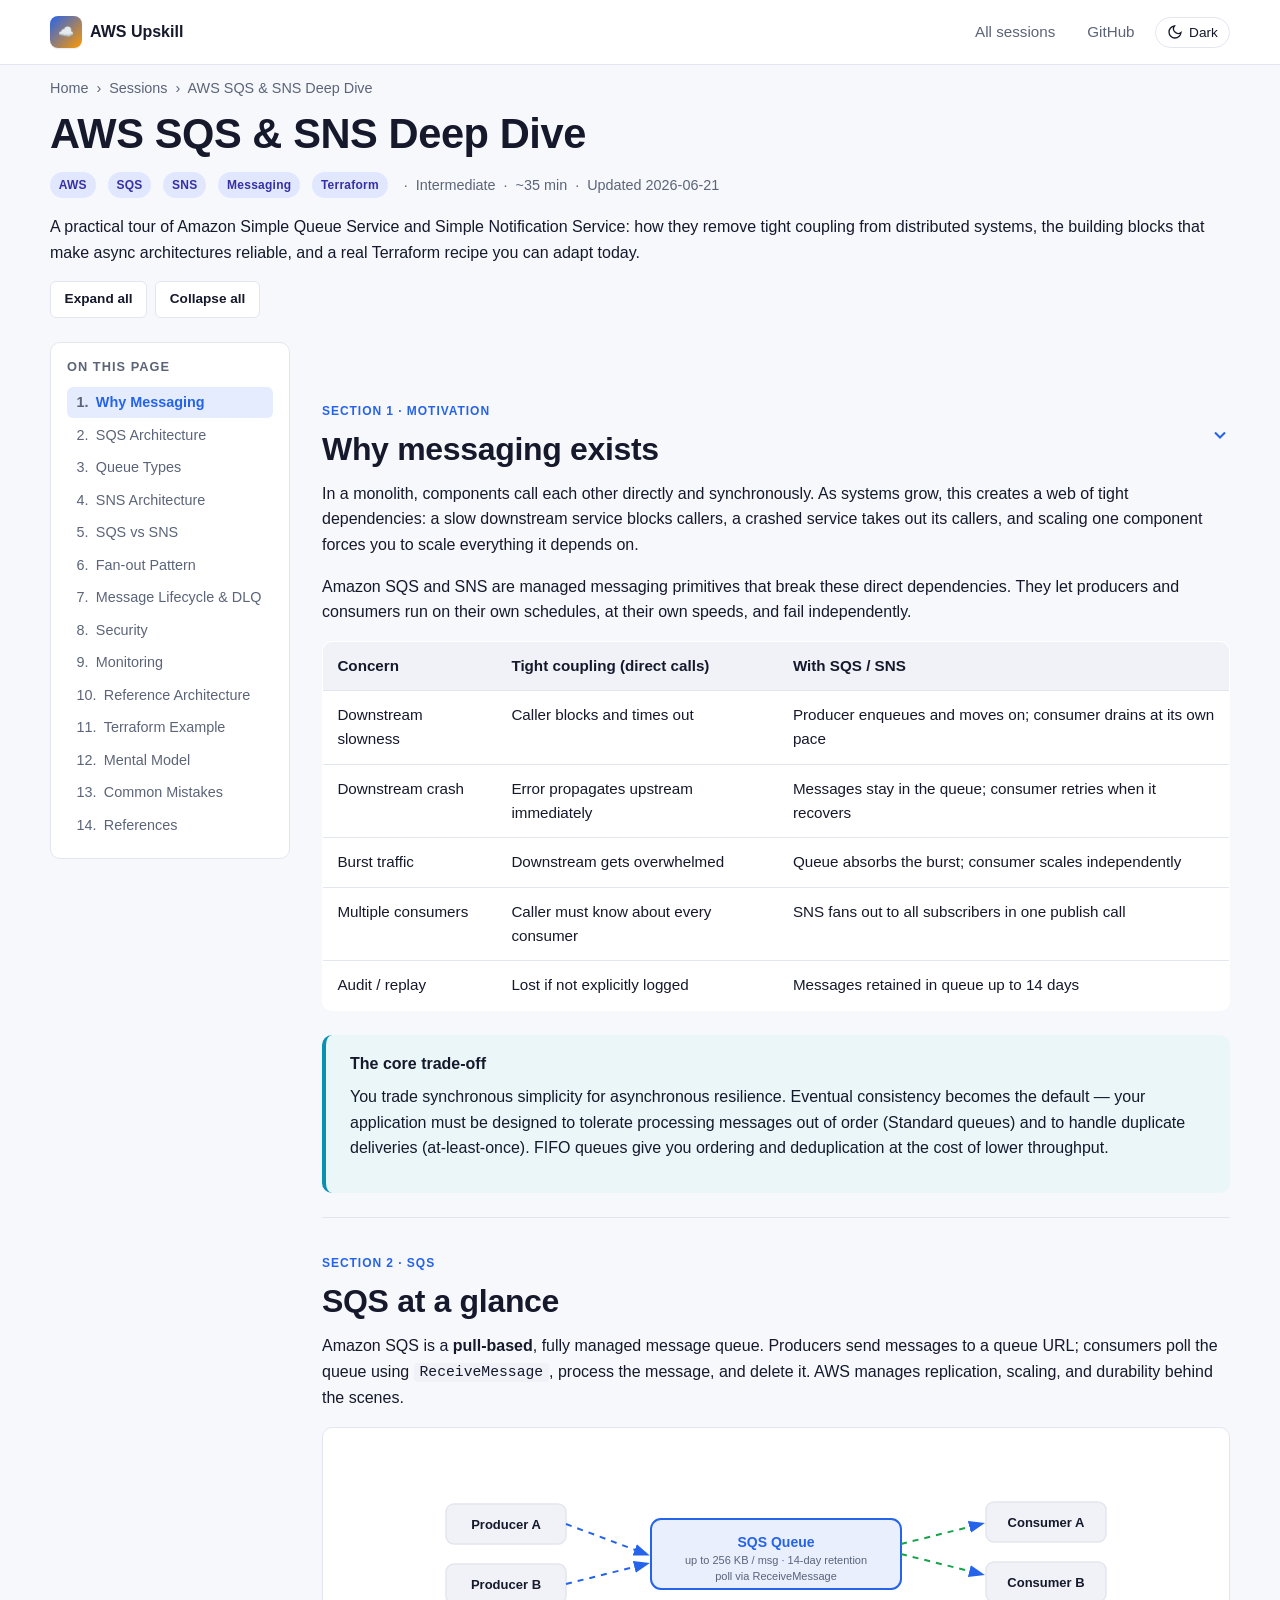
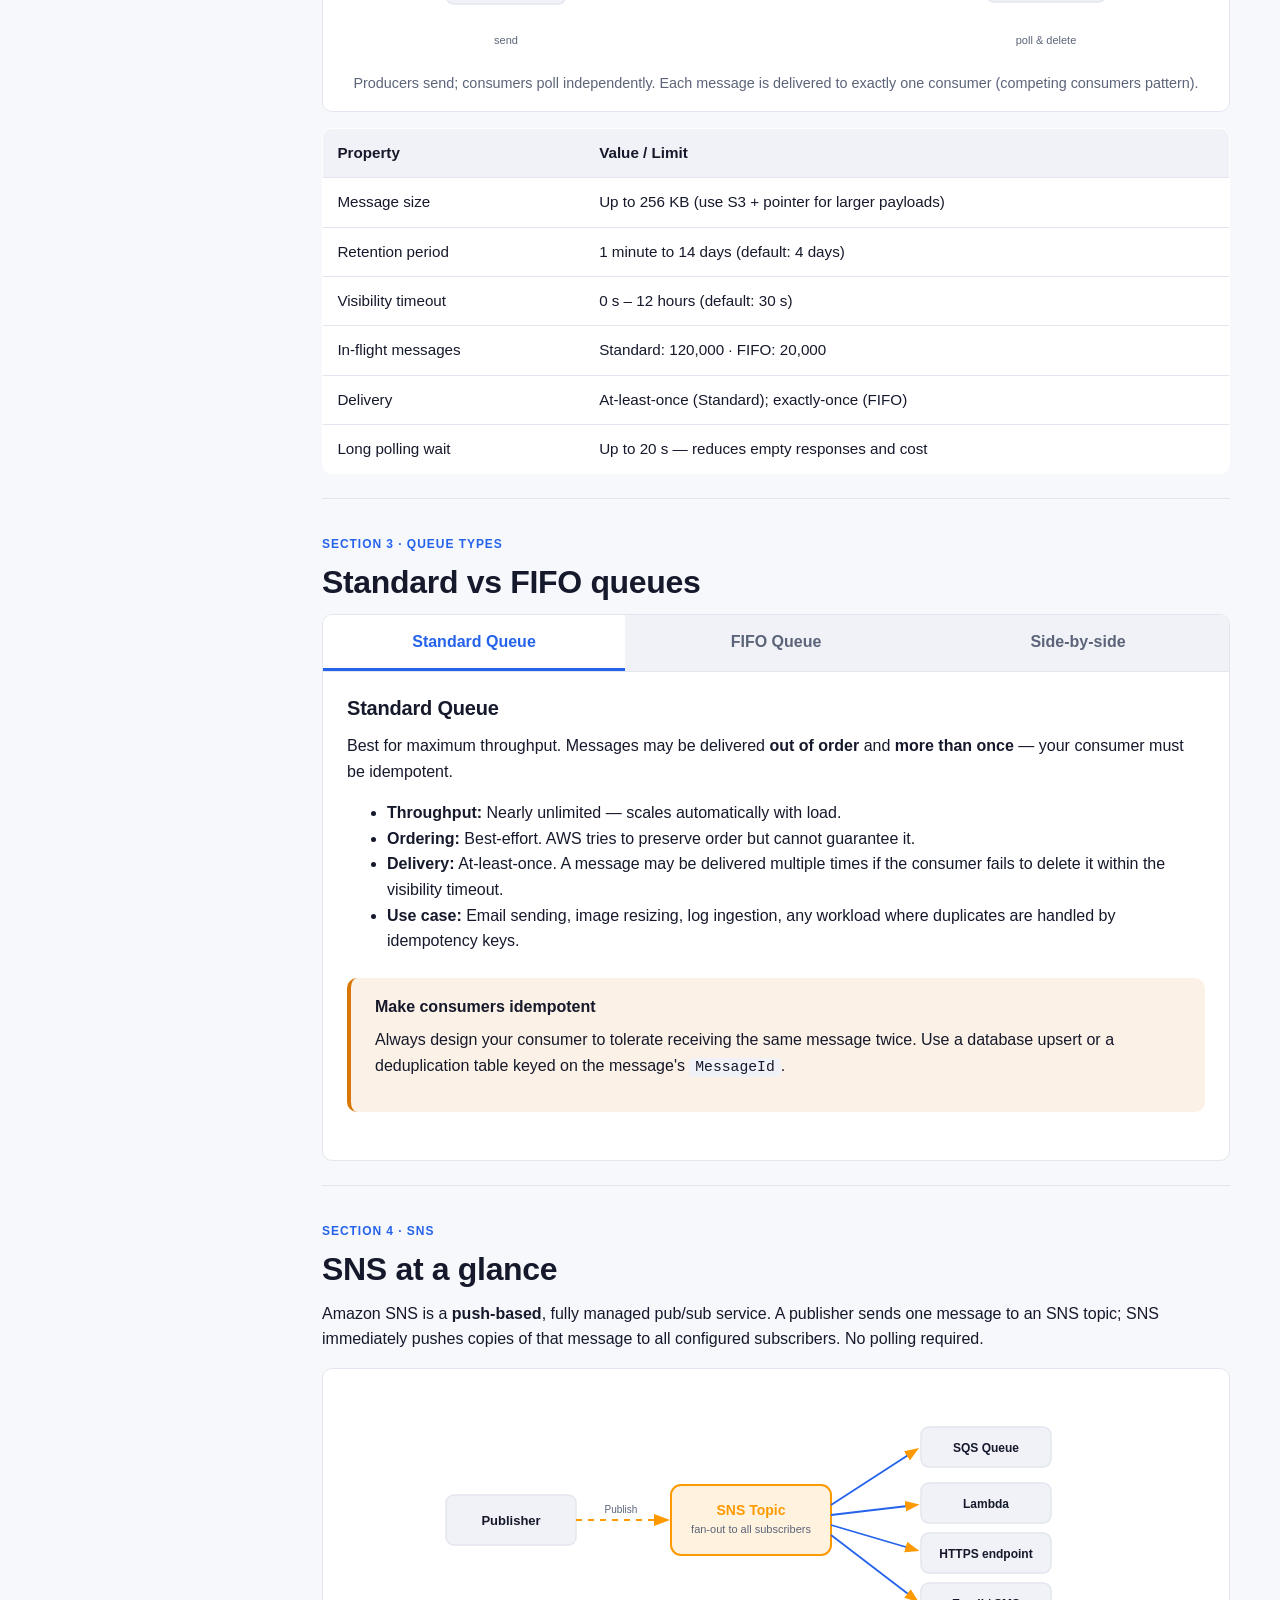
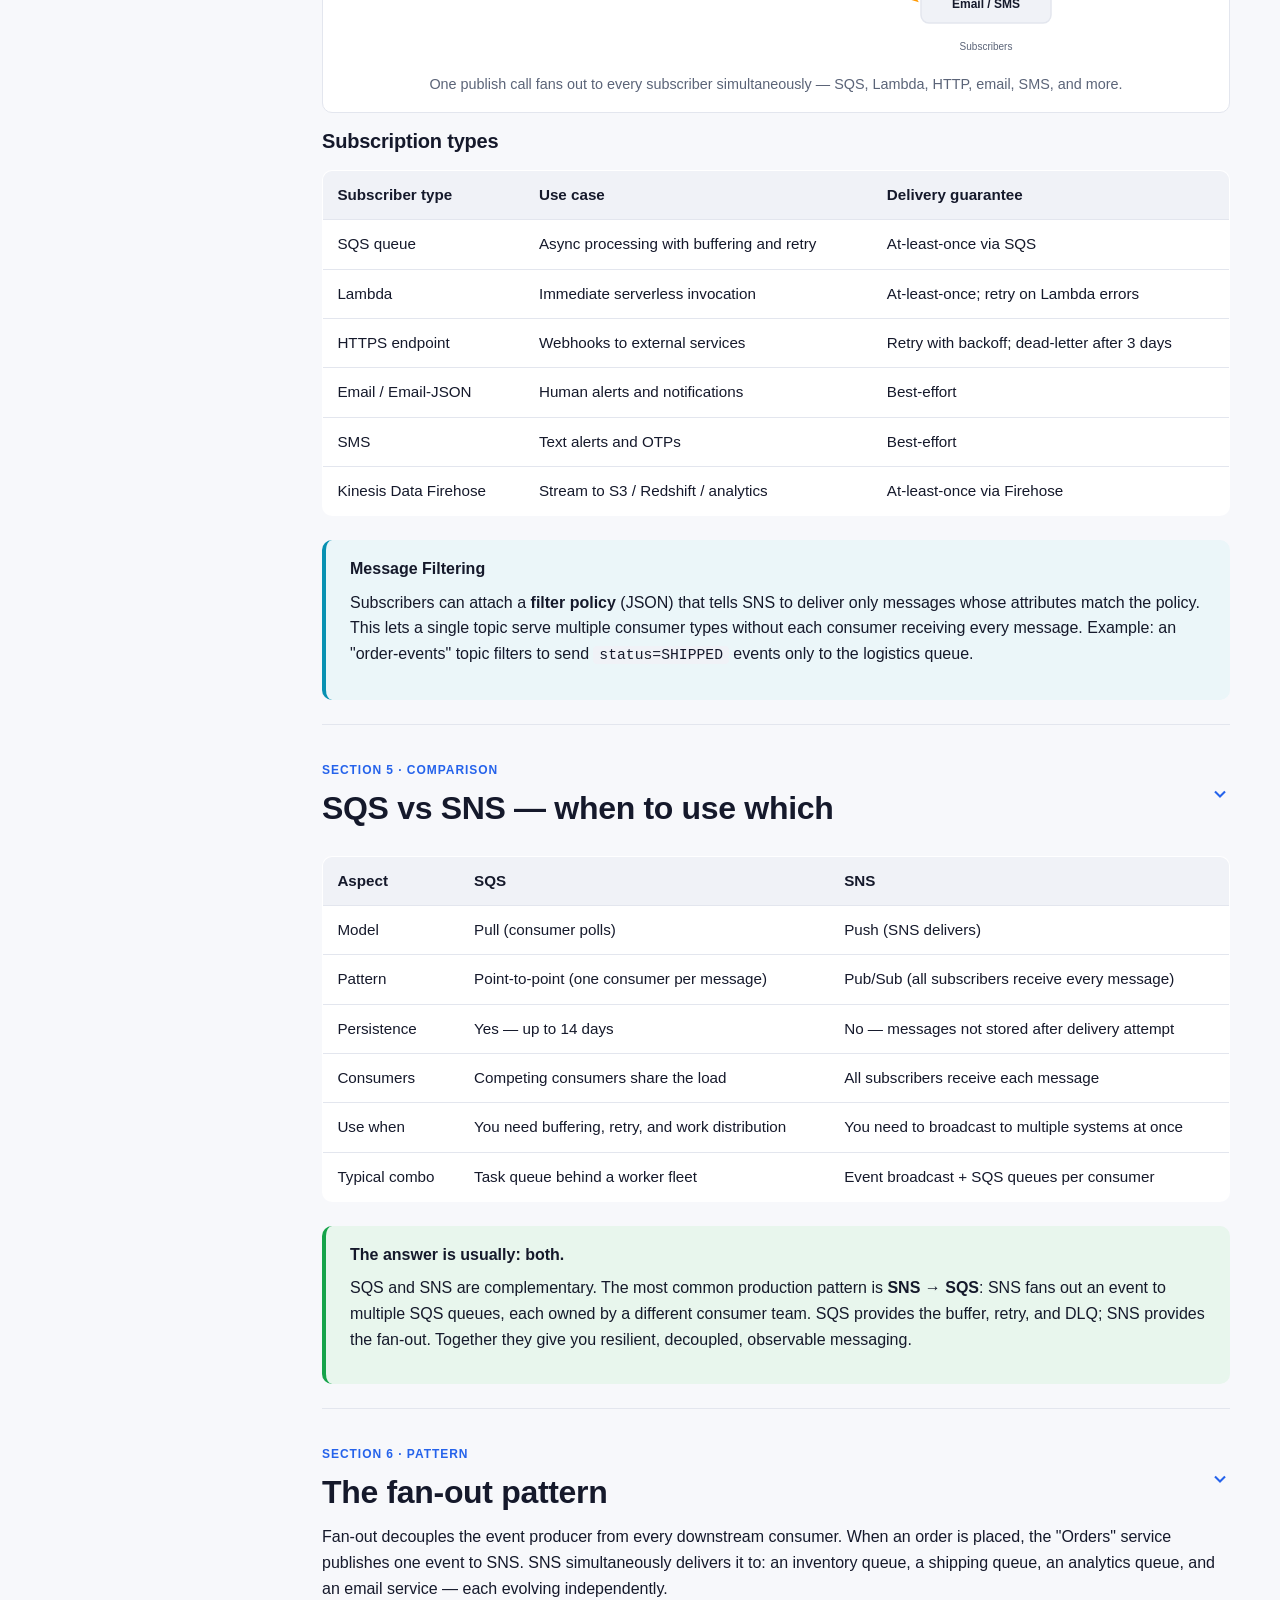
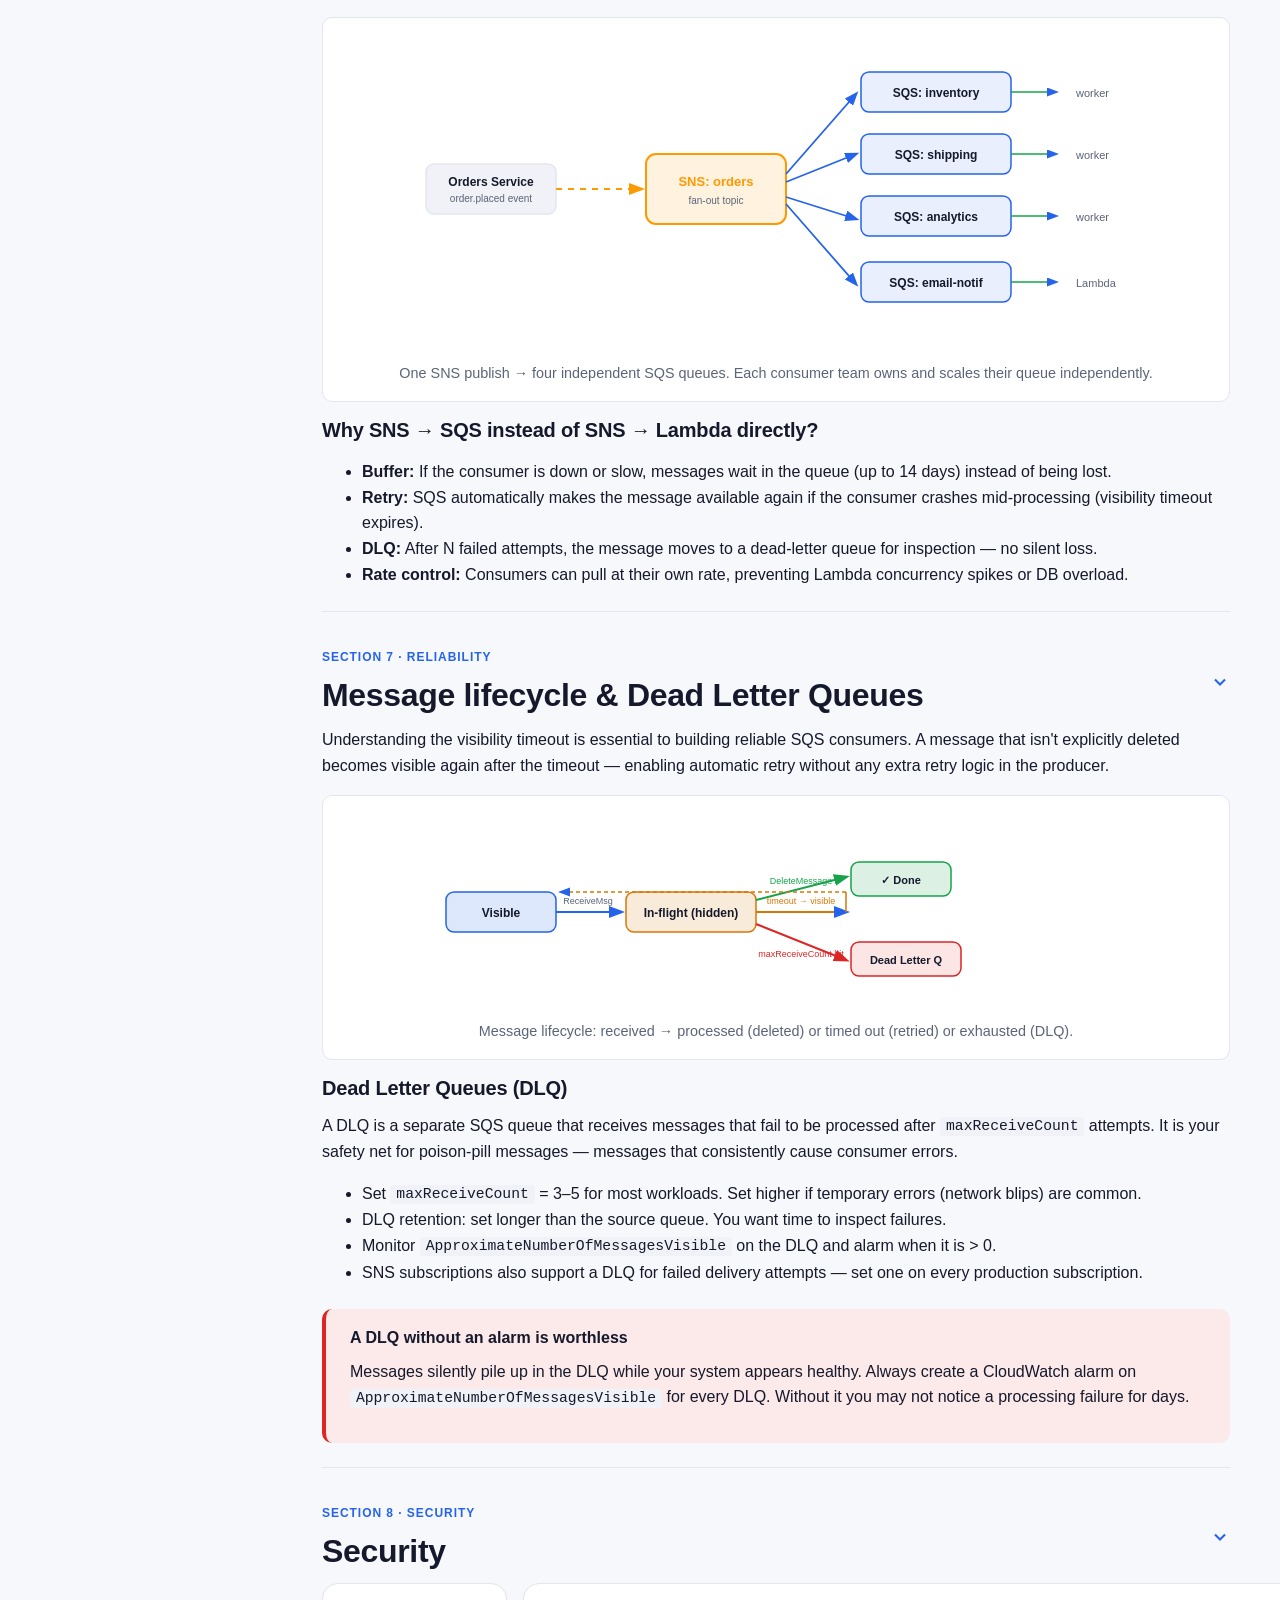
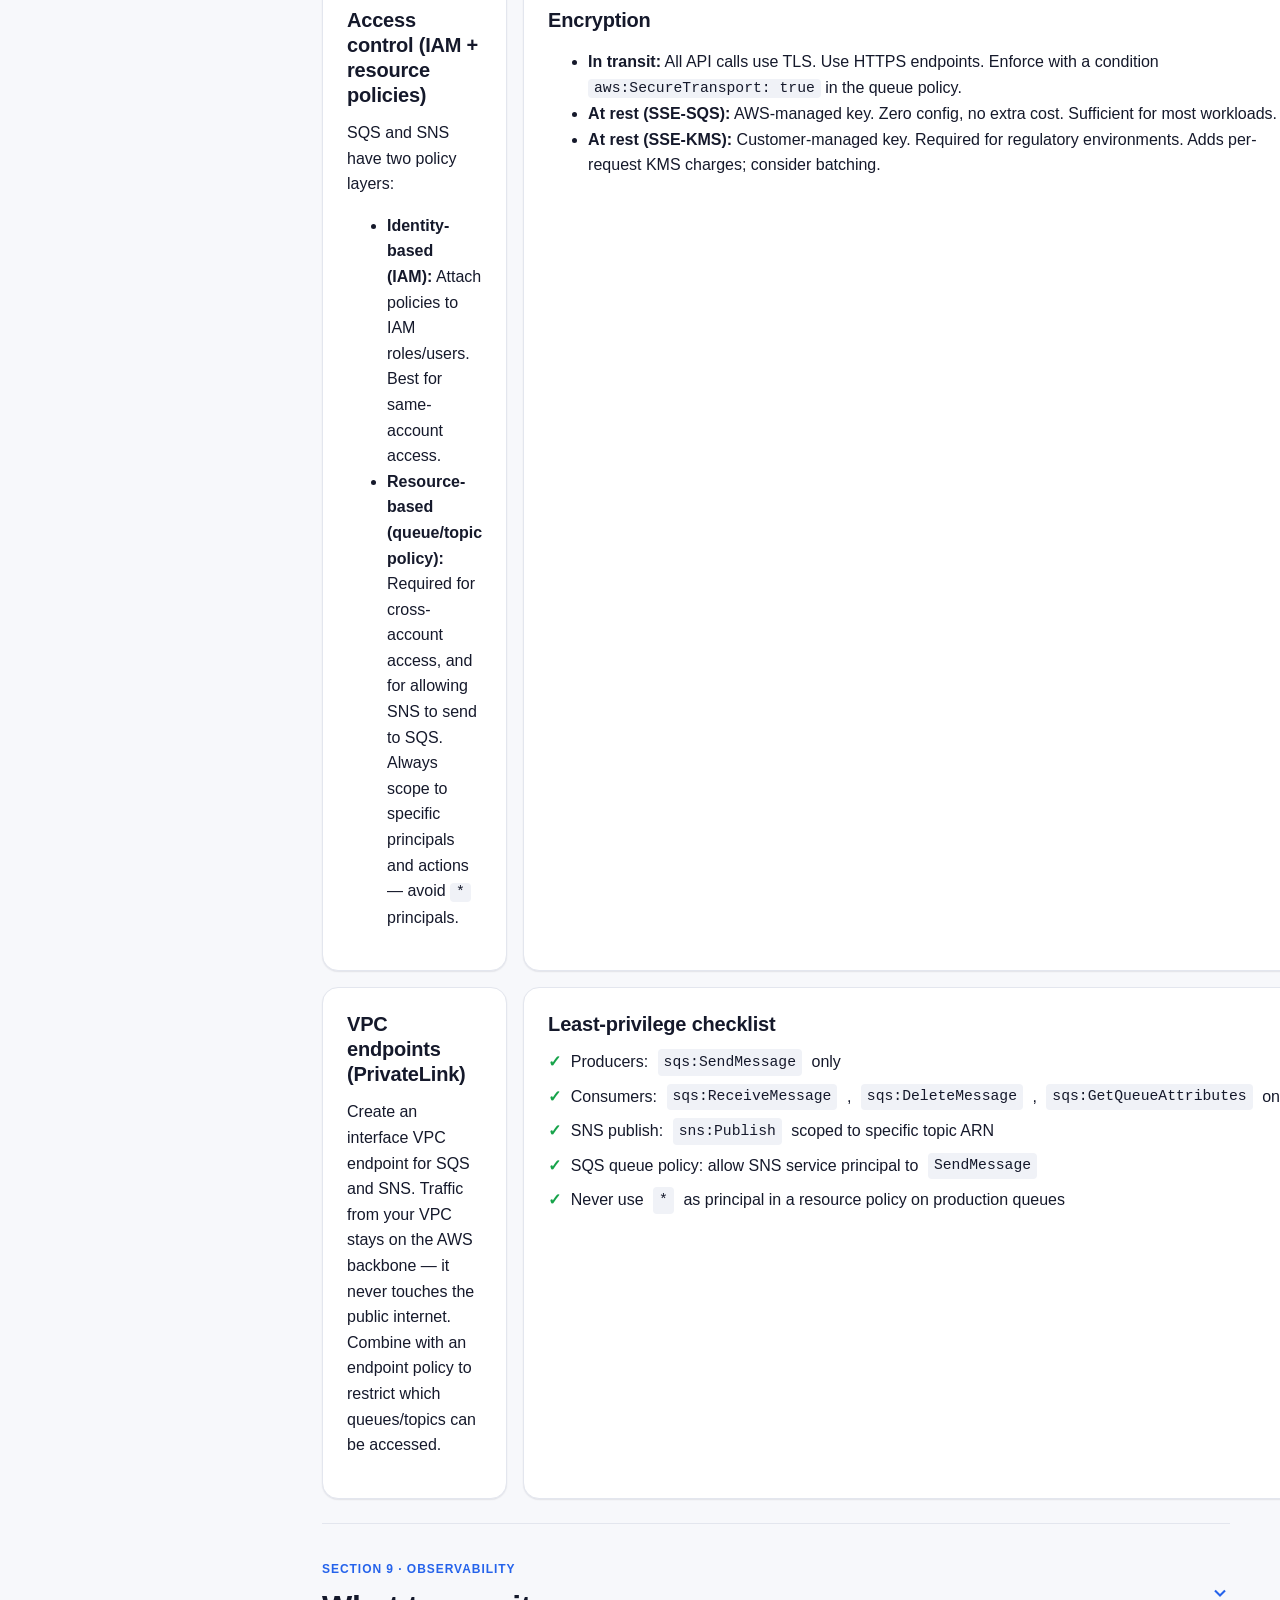
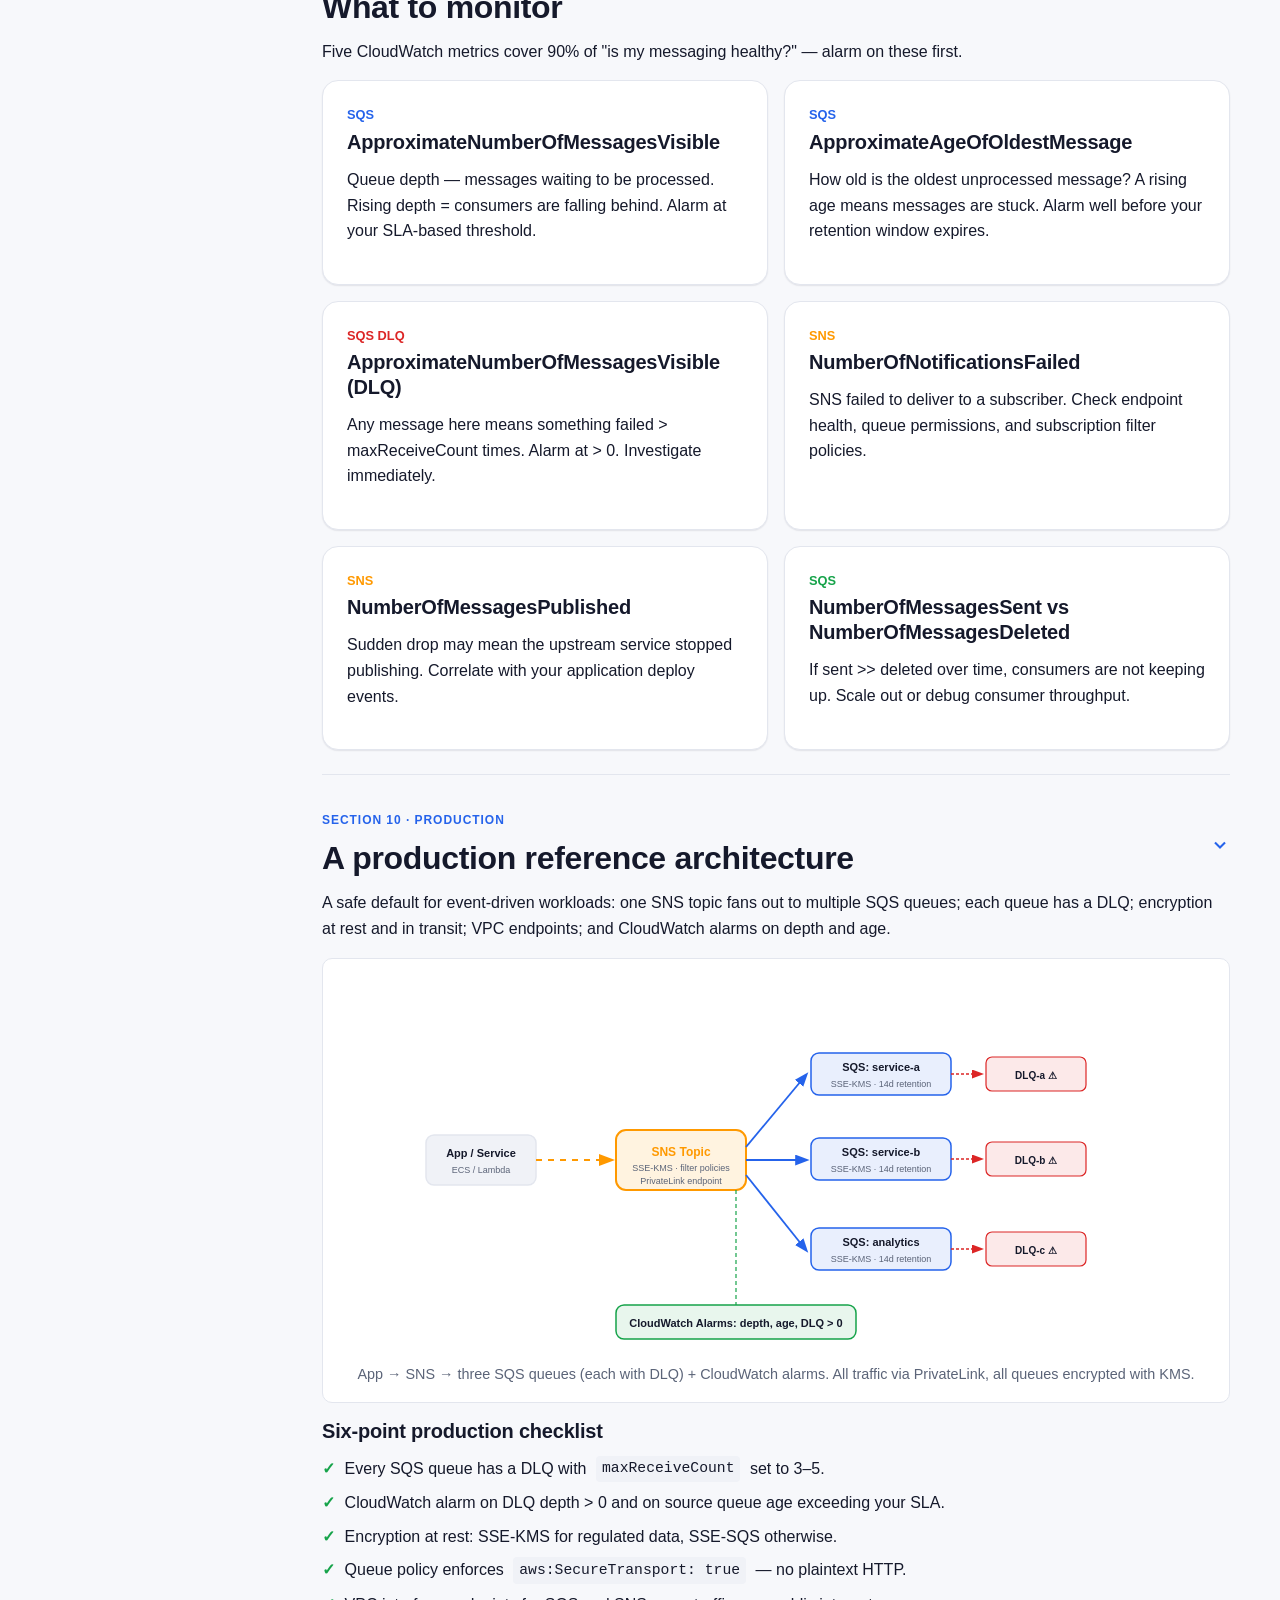
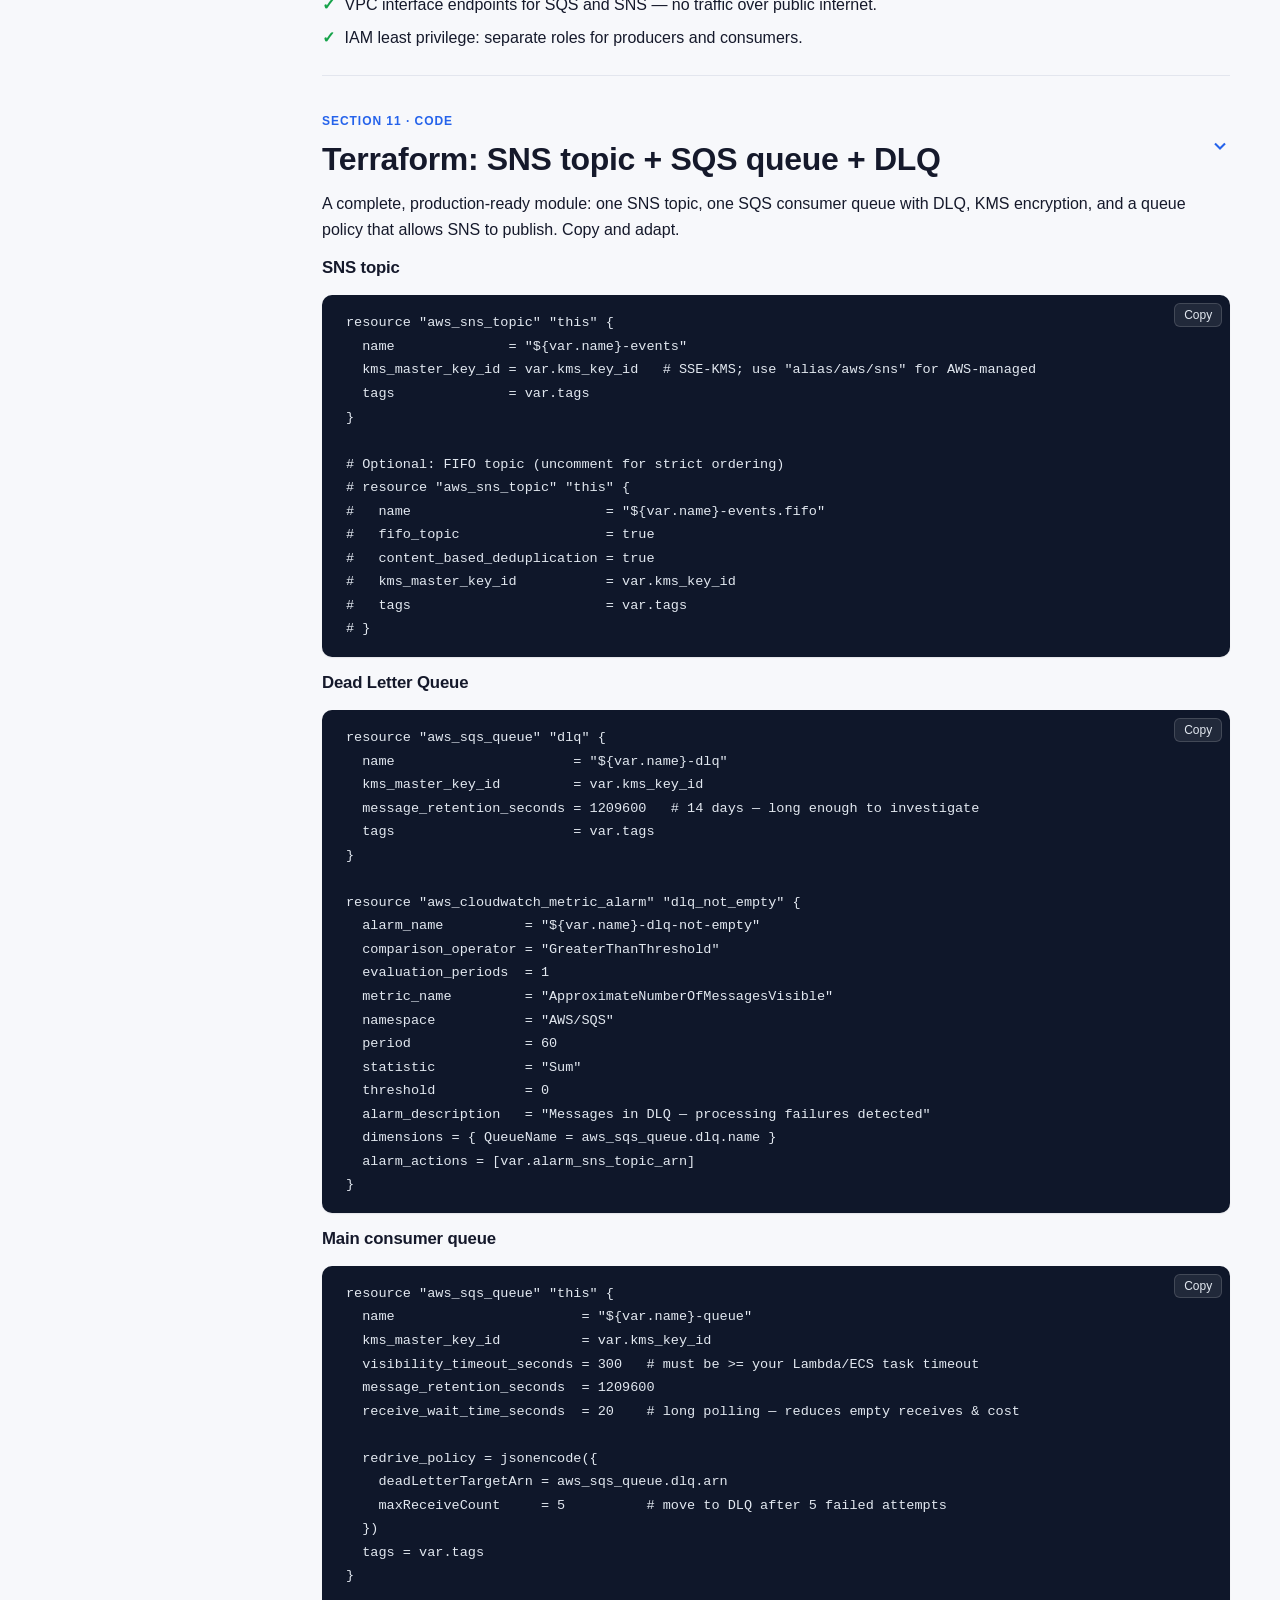
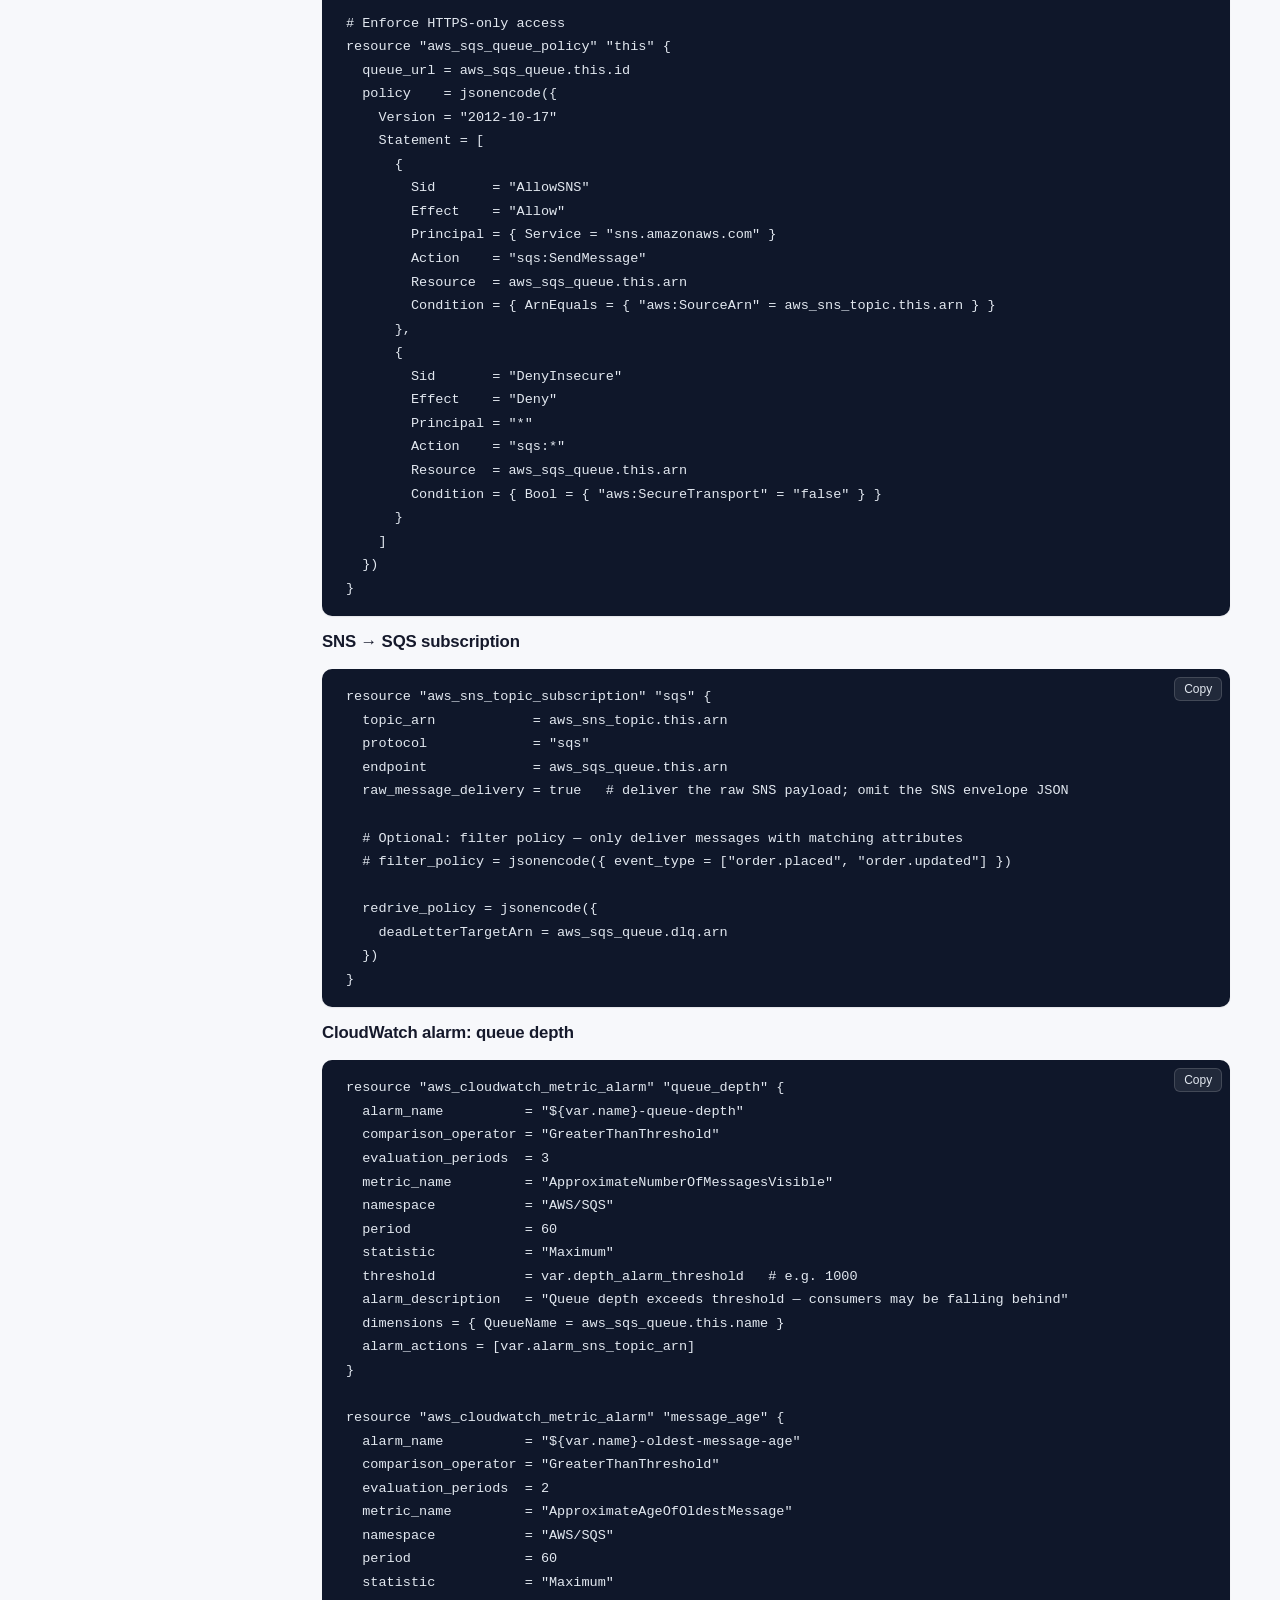
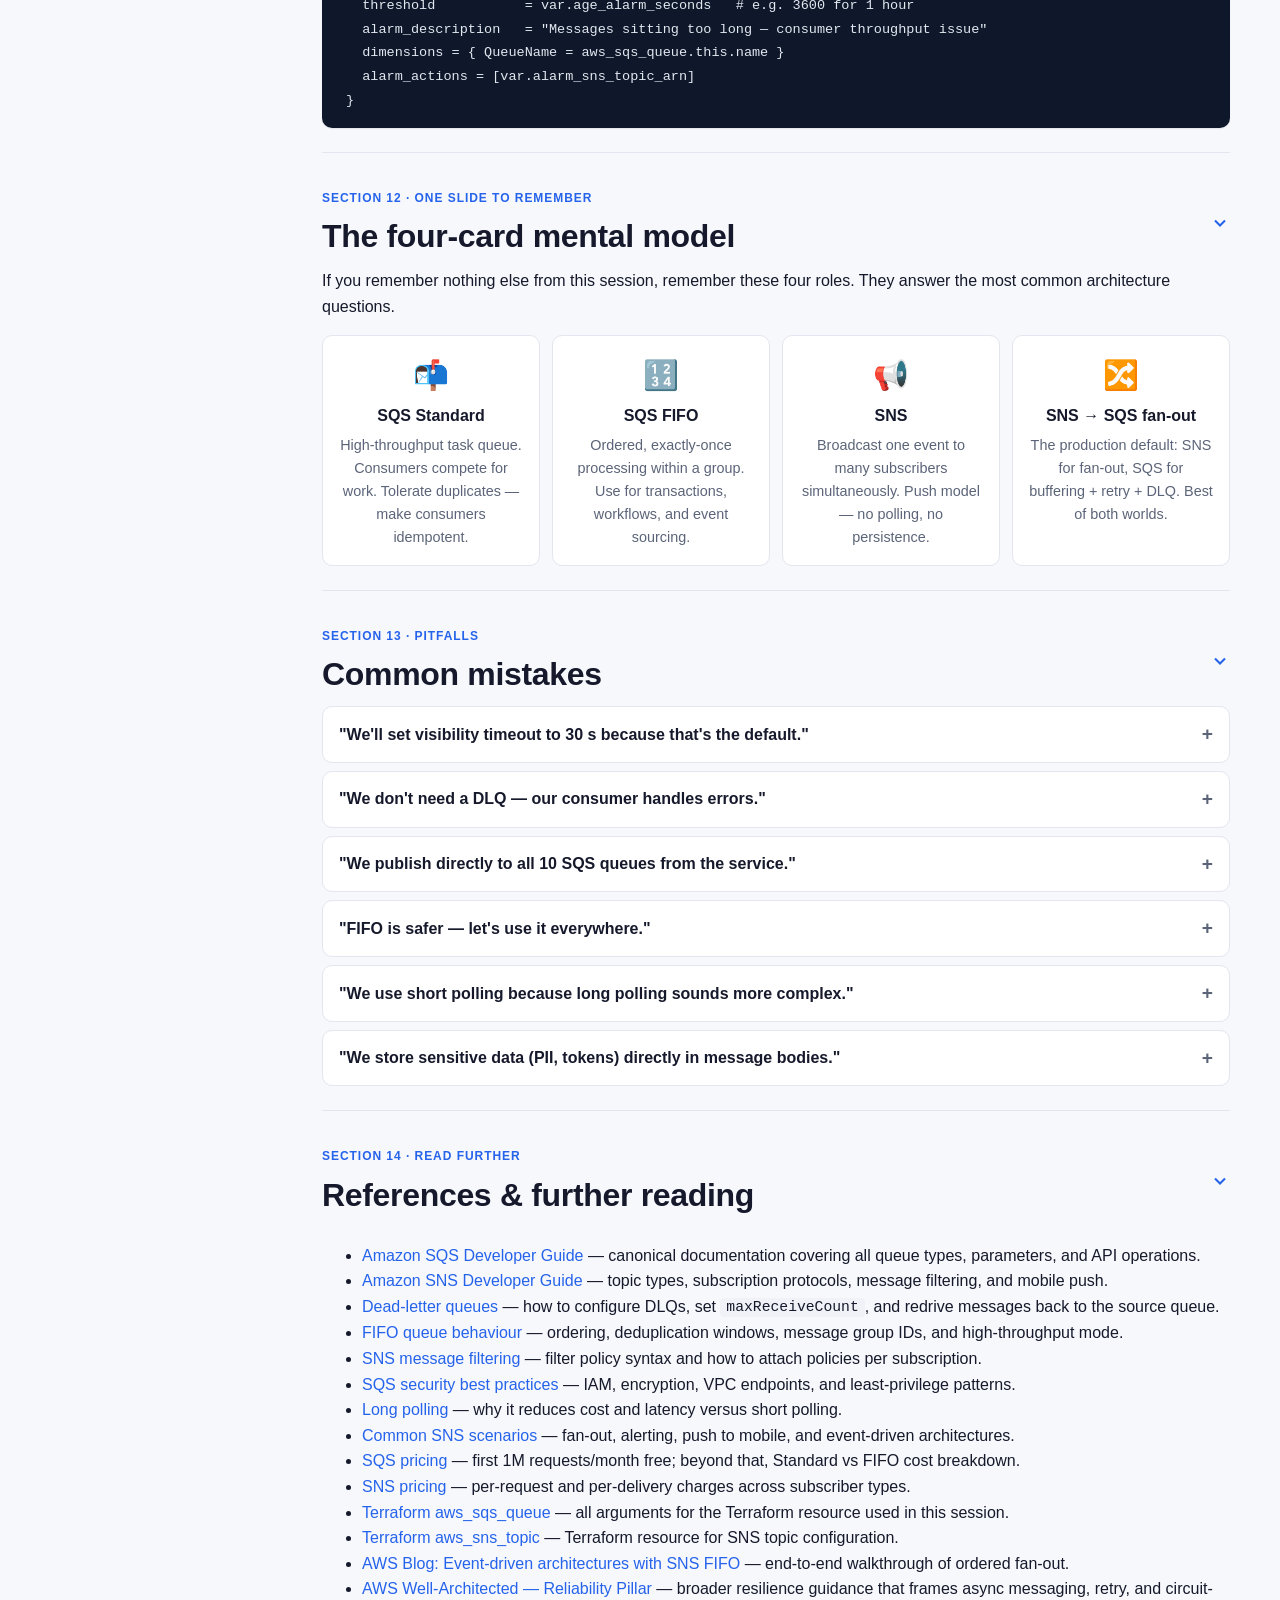
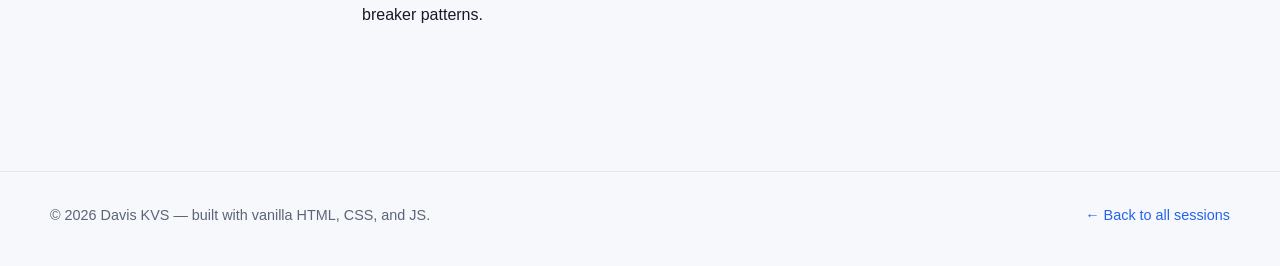
==== sessions/aws-sqs-sns-deep-dive/index.html @ 516d03ee "Add AWS SQS & SNS Deep Dive upskill session - Homepage with tile grid (index.html) - Shared CSS desi" ====
<!DOCTYPE html>
<html lang="en">
<head>
  <meta charset="UTF-8" />
  <meta name="viewport" content="width=device-width, initial-scale=1" />
  <title>AWS SQS & SNS Deep Dive · AWS Upskill</title>
  <meta name="description" content="A practical tour of Amazon SQS and SNS: decoupling, fan-out, DLQs, FIFO ordering, security, and a Terraform reference." />
  <meta name="color-scheme" content="light dark" />
  <link rel="stylesheet" href="../../assets/css/shared.css" />
  <link rel="stylesheet" href="./styles.css" />
  <link rel="icon" href='data:image/svg+xml;utf8,<svg xmlns="http://www.w3.org/2000/svg" viewBox="0 0 64 64"><rect width="64" height="64" rx="14" fill="%23ff9900"/><text x="50%" y="56%" font-family="Arial" font-size="22" font-weight="800" text-anchor="middle" fill="white">SQS</text></svg>' />
  <script src="../../assets/js/shared.js" defer></script>
  <script src="./main.js" defer></script>
</head>
<body>
  <a href="#main" class="sr-only">Skip to main content</a>
  <header class="site-header">
    <div class="container site-header__inner">
      <a class="brand" href="../../">
        <span class="brand__logo" aria-hidden="true">☁️</span>
        <span>AWS Upskill</span>
      </a>
      <nav class="nav" aria-label="Primary">
        <a href="../../">All sessions</a>
        <a href="https://github.com/daviskeyvalue/daviskvs.github.io" rel="noopener" target="_blank">GitHub</a>
        <button class="theme-toggle" type="button" aria-pressed="false" aria-label="Toggle color theme">
          <svg viewBox="0 0 24 24" fill="none" stroke="currentColor" stroke-width="2" aria-hidden="true">
            <path d="M21 12.79A9 9 0 1 1 11.21 3a7 7 0 0 0 9.79 9.79z"></path>
          </svg>
          <span class="theme-toggle__label">Dark</span>
        </button>
      </nav>
    </div>
  </header>

  <main id="main">
    <div class="container">
      <nav class="breadcrumb" aria-label="Breadcrumb">
        <a href="../../">Home</a> &nbsp;›&nbsp; Sessions &nbsp;›&nbsp; AWS SQS &amp; SNS Deep Dive
      </nav>
      <h1 class="session__title">AWS SQS &amp; SNS Deep Dive</h1>
      <div class="session__meta">
        <span class="tag">AWS</span>
        <span class="tag">SQS</span>
        <span class="tag">SNS</span>
        <span class="tag">Messaging</span>
        <span class="tag">Terraform</span>
        &nbsp;·&nbsp; Intermediate &nbsp;·&nbsp; ~35 min &nbsp;·&nbsp; Updated 2026-06-21
      </div>
      <p>A practical tour of Amazon Simple Queue Service and Simple Notification Service: how they remove tight coupling from distributed systems, the building blocks that make async architectures reliable, and a real Terraform recipe you can adapt today.</p>
    </div>

    <div class="container">
      <div class="section-controls" role="toolbar" aria-label="Section controls">
        <button class="section-controls__btn" data-action="expand-all" type="button">Expand all</button>
        <button class="section-controls__btn" data-action="collapse-all" type="button">Collapse all</button>
      </div>

      <div class="session">
        <!-- TOC -->
        <nav class="toc" aria-label="On this page">
          <h2>On this page</h2>
          <ol>
            <li><a href="#why-messaging">Why Messaging</a></li>
            <li><a href="#sqs-architecture">SQS Architecture</a></li>
            <li><a href="#queue-types">Queue Types</a></li>
            <li><a href="#sns-architecture">SNS Architecture</a></li>
            <li><a href="#sqs-vs-sns">SQS vs SNS</a></li>
            <li><a href="#fan-out">Fan-out Pattern</a></li>
            <li><a href="#message-lifecycle">Message Lifecycle &amp; DLQ</a></li>
            <li><a href="#security">Security</a></li>
            <li><a href="#monitoring">Monitoring</a></li>
            <li><a href="#reference-architecture">Reference Architecture</a></li>
            <li><a href="#terraform">Terraform Example</a></li>
            <li><a href="#mental-model">Mental Model</a></li>
            <li><a href="#common-mistakes">Common Mistakes</a></li>
            <li><a href="#references">References</a></li>
          </ol>
        </nav>

        <!-- Sections -->
        <div>

          <!-- Section 1 -->
          <section class="section" id="why-messaging">
            <details class="section__collapse" open>
              <summary>
                <div class="section__heading">
                  <span class="section__eyebrow">Section 1 · Motivation</span>
                  <h2>Why messaging exists</h2>
                </div>
                <svg class="section__chevron" width="20" height="20" viewBox="0 0 24 24" fill="none" stroke="currentColor" stroke-width="2.5" aria-hidden="true"><polyline points="9 18 15 12 9 6"/></svg>
              </summary>
              <p>In a monolith, components call each other directly and synchronously. As systems grow, this creates a web of tight dependencies: a slow downstream service blocks callers, a crashed service takes out its callers, and scaling one component forces you to scale everything it depends on.</p>
              <p>Amazon SQS and SNS are managed messaging primitives that break these direct dependencies. They let producers and consumers run on their own schedules, at their own speeds, and fail independently.</p>
              <div class="table-wrap">
                <table class="data">
                  <thead><tr><th>Concern</th><th>Tight coupling (direct calls)</th><th>With SQS / SNS</th></tr></thead>
                  <tbody>
                    <tr><td>Downstream slowness</td><td>Caller blocks and times out</td><td>Producer enqueues and moves on; consumer drains at its own pace</td></tr>
                    <tr><td>Downstream crash</td><td>Error propagates upstream immediately</td><td>Messages stay in the queue; consumer retries when it recovers</td></tr>
                    <tr><td>Burst traffic</td><td>Downstream gets overwhelmed</td><td>Queue absorbs the burst; consumer scales independently</td></tr>
                    <tr><td>Multiple consumers</td><td>Caller must know about every consumer</td><td>SNS fans out to all subscribers in one publish call</td></tr>
                    <tr><td>Audit / replay</td><td>Lost if not explicitly logged</td><td>Messages retained in queue up to 14 days</td></tr>
                  </tbody>
                </table>
              </div>
              <div class="callout">
                <p class="callout__title">The core trade-off</p>
                <p>You trade synchronous simplicity for asynchronous resilience. Eventual consistency becomes the default — your application must be designed to tolerate processing messages out of order (Standard queues) and to handle duplicate deliveries (at-least-once). FIFO queues give you ordering and deduplication at the cost of lower throughput.</p>
              </div>
            </details>
          </section>

          <!-- Section 2 -->
          <section class="section" id="sqs-architecture">
            <details class="section__collapse" open>
              <summary>
                <div class="section__heading">
                  <span class="section__eyebrow">Section 2 · SQS</span>
                  <h2>SQS at a glance</h2>
                </div>
                <svg class="section__chevron" width="20" height="20" viewBox="0 0 24 24" fill="none" stroke="currentColor" stroke-width="2.5" aria-hidden="true"><polyline points="9 18 15 12 9 6"/></svg>
              </summary>
              <p>Amazon SQS is a <strong>pull-based</strong>, fully managed message queue. Producers send messages to a queue URL; consumers poll the queue using <code>ReceiveMessage</code>, process the message, and delete it. AWS manages replication, scaling, and durability behind the scenes.</p>

              <figure class="figure">
                <svg viewBox="0 0 700 220" xmlns="http://www.w3.org/2000/svg" role="img" aria-label="SQS architecture diagram" style="max-width:700px;margin:0 auto;">
                  <defs>
                    <marker id="arr" markerWidth="8" markerHeight="8" refX="6" refY="3" orient="auto"><path d="M0,0 L0,6 L8,3 z" fill="var(--color-primary)"/></marker>
                  </defs>
                  <!-- Producers -->
                  <rect x="20" y="60" width="120" height="40" rx="8" fill="var(--color-surface-2)" stroke="var(--color-border)" stroke-width="1.5"/>
                  <text x="80" y="85" text-anchor="middle" font-size="13" fill="var(--color-text)" font-weight="600">Producer A</text>
                  <rect x="20" y="120" width="120" height="40" rx="8" fill="var(--color-surface-2)" stroke="var(--color-border)" stroke-width="1.5"/>
                  <text x="80" y="145" text-anchor="middle" font-size="13" fill="var(--color-text)" font-weight="600">Producer B</text>
                  <!-- Arrow in -->
                  <line x1="140" y1="80" x2="220" y2="110" stroke="var(--color-primary)" stroke-width="2" marker-end="url(#arr)" class="svg-flow"/>
                  <line x1="140" y1="140" x2="220" y2="120" stroke="var(--color-primary)" stroke-width="2" marker-end="url(#arr)" class="svg-flow"/>
                  <!-- SQS Queue -->
                  <rect x="225" y="75" width="250" height="70" rx="10" fill="color-mix(in srgb,var(--color-primary) 10%,var(--color-surface))" stroke="var(--color-primary)" stroke-width="2"/>
                  <text x="350" y="103" text-anchor="middle" font-size="14" fill="var(--color-primary)" font-weight="700">SQS Queue</text>
                  <text x="350" y="120" text-anchor="middle" font-size="11" fill="var(--color-text-muted)">up to 256 KB / msg · 14-day retention</text>
                  <text x="350" y="136" text-anchor="middle" font-size="11" fill="var(--color-text-muted)">poll via ReceiveMessage</text>
                  <!-- Arrow out -->
                  <line x1="475" y1="100" x2="555" y2="80" stroke="var(--color-success)" stroke-width="2" marker-end="url(#arr)" class="svg-flow"/>
                  <line x1="475" y1="110" x2="555" y2="130" stroke="var(--color-success)" stroke-width="2" marker-end="url(#arr)" class="svg-flow"/>
                  <!-- Consumers -->
                  <rect x="560" y="58" width="120" height="40" rx="8" fill="var(--color-surface-2)" stroke="var(--color-border)" stroke-width="1.5"/>
                  <text x="620" y="83" text-anchor="middle" font-size="13" fill="var(--color-text)" font-weight="600">Consumer A</text>
                  <rect x="560" y="118" width="120" height="40" rx="8" fill="var(--color-surface-2)" stroke="var(--color-border)" stroke-width="1.5"/>
                  <text x="620" y="143" text-anchor="middle" font-size="13" fill="var(--color-text)" font-weight="600">Consumer B</text>
                  <!-- Labels -->
                  <text x="80" y="200" text-anchor="middle" font-size="11" fill="var(--color-text-muted)">send</text>
                  <text x="620" y="200" text-anchor="middle" font-size="11" fill="var(--color-text-muted)">poll &amp; delete</text>
                </svg>
                <figcaption>Producers send; consumers poll independently. Each message is delivered to exactly one consumer (competing consumers pattern).</figcaption>
              </figure>

              <div class="table-wrap">
                <table class="data">
                  <thead><tr><th>Property</th><th>Value / Limit</th></tr></thead>
                  <tbody>
                    <tr><td>Message size</td><td>Up to 256 KB (use S3 + pointer for larger payloads)</td></tr>
                    <tr><td>Retention period</td><td>1 minute to 14 days (default: 4 days)</td></tr>
                    <tr><td>Visibility timeout</td><td>0 s – 12 hours (default: 30 s)</td></tr>
                    <tr><td>In-flight messages</td><td>Standard: 120,000 · FIFO: 20,000</td></tr>
                    <tr><td>Delivery</td><td>At-least-once (Standard); exactly-once (FIFO)</td></tr>
                    <tr><td>Long polling wait</td><td>Up to 20 s — reduces empty responses and cost</td></tr>
                  </tbody>
                </table>
              </div>
            </details>
          </section>

          <!-- Section 3 -->
          <section class="section" id="queue-types">
            <details class="section__collapse" open>
              <summary>
                <div class="section__heading">
                  <span class="section__eyebrow">Section 3 · Queue types</span>
                  <h2>Standard vs FIFO queues</h2>
                </div>
                <svg class="section__chevron" width="20" height="20" viewBox="0 0 24 24" fill="none" stroke="currentColor" stroke-width="2.5" aria-hidden="true"><polyline points="9 18 15 12 9 6"/></svg>
              </summary>
              <div class="tabs">
                <div class="tabs__list" role="tablist" aria-label="Queue type comparison">
                  <button class="tabs__btn" role="tab" data-tab="standard" aria-selected="true">Standard Queue</button>
                  <button class="tabs__btn" role="tab" data-tab="fifo">FIFO Queue</button>
                  <button class="tabs__btn" role="tab" data-tab="compare">Side-by-side</button>
                </div>
                <div class="tabs__panel" data-panel="standard" role="tabpanel">
                  <h3>Standard Queue</h3>
                  <p>Best for maximum throughput. Messages may be delivered <strong>out of order</strong> and <strong>more than once</strong> — your consumer must be idempotent.</p>
                  <ul>
                    <li><strong>Throughput:</strong> Nearly unlimited — scales automatically with load.</li>
                    <li><strong>Ordering:</strong> Best-effort. AWS tries to preserve order but cannot guarantee it.</li>
                    <li><strong>Delivery:</strong> At-least-once. A message may be delivered multiple times if the consumer fails to delete it within the visibility timeout.</li>
                    <li><strong>Use case:</strong> Email sending, image resizing, log ingestion, any workload where duplicates are handled by idempotency keys.</li>
                  </ul>
                  <div class="callout callout--warn">
                    <p class="callout__title">Make consumers idempotent</p>
                    <p>Always design your consumer to tolerate receiving the same message twice. Use a database upsert or a deduplication table keyed on the message's <code>MessageId</code>.</p>
                  </div>
                </div>
                <div class="tabs__panel" data-panel="fifo" role="tabpanel" hidden>
                  <h3>FIFO Queue</h3>
                  <p>Strict ordering and exactly-once processing within a <strong>message group</strong>. Required when message order matters (financial transactions, state machines).</p>
                  <ul>
                    <li><strong>Throughput:</strong> Up to 3,000 msg/s with batching; 300 msg/s without. High-throughput FIFO mode: up to 70,000 msg/s.</li>
                    <li><strong>Ordering:</strong> Strict FIFO within each <code>MessageGroupId</code>. Different groups process in parallel.</li>
                    <li><strong>Delivery:</strong> Exactly-once within the 5-minute deduplication window. Duplicate messages (same <code>MessageDeduplicationId</code>) are rejected.</li>
                    <li><strong>Name suffix:</strong> Queue name <em>must</em> end in <code>.fifo</code>.</li>
                    <li><strong>Use case:</strong> Payment processing, order workflows, event sourcing where replay order is critical.</li>
                  </ul>
                  <div class="callout callout--ok">
                    <p class="callout__title">Message Group ID = unit of ordering</p>
                    <p>Messages with the same <code>MessageGroupId</code> are processed one at a time, in order. Use a user ID, order ID, or any natural partition key. Different groups run in parallel — no head-of-line blocking across groups.</p>
                  </div>
                </div>
                <div class="tabs__panel" data-panel="compare" role="tabpanel" hidden>
                  <div class="table-wrap">
                    <table class="data">
                      <thead><tr><th>Feature</th><th>Standard</th><th>FIFO</th></tr></thead>
                      <tbody>
                        <tr><td>Throughput</td><td>Nearly unlimited</td><td>300–70,000 msg/s</td></tr>
                        <tr><td>Ordering</td><td>Best-effort</td><td>Strict per MessageGroupId</td></tr>
                        <tr><td>Delivery</td><td>At-least-once</td><td>Exactly-once (5 min window)</td></tr>
                        <tr><td>Duplicates</td><td>Possible</td><td>Rejected via deduplication ID</td></tr>
                        <tr><td>Name format</td><td>Any valid name</td><td>Must end in <code>.fifo</code></td></tr>
                        <tr><td>SNS compatible</td><td>Yes</td><td>Yes (SNS FIFO → SQS FIFO)</td></tr>
                        <tr><td>Typical use</td><td>High-volume, idempotent tasks</td><td>Ordered workflows, transactions</td></tr>
                      </tbody>
                    </table>
                  </div>
                </div>
              </div>
            </details>
          </section>

          <!-- Section 4 -->
          <section class="section" id="sns-architecture">
            <details class="section__collapse" open>
              <summary>
                <div class="section__heading">
                  <span class="section__eyebrow">Section 4 · SNS</span>
                  <h2>SNS at a glance</h2>
                </div>
                <svg class="section__chevron" width="20" height="20" viewBox="0 0 24 24" fill="none" stroke="currentColor" stroke-width="2.5" aria-hidden="true"><polyline points="9 18 15 12 9 6"/></svg>
              </summary>
              <p>Amazon SNS is a <strong>push-based</strong>, fully managed pub/sub service. A publisher sends one message to an SNS topic; SNS immediately pushes copies of that message to all configured subscribers. No polling required.</p>

              <figure class="figure">
                <svg viewBox="0 0 700 280" xmlns="http://www.w3.org/2000/svg" role="img" aria-label="SNS fan-out diagram" style="max-width:700px;margin:0 auto;">
                  <defs>
                    <marker id="arr2" markerWidth="8" markerHeight="8" refX="6" refY="3" orient="auto"><path d="M0,0 L0,6 L8,3 z" fill="var(--color-accent)"/></marker>
                  </defs>
                  <!-- Publisher -->
                  <rect x="20" y="110" width="130" height="50" rx="8" fill="var(--color-surface-2)" stroke="var(--color-border)" stroke-width="1.5"/>
                  <text x="85" y="140" text-anchor="middle" font-size="13" fill="var(--color-text)" font-weight="600">Publisher</text>
                  <!-- Arrow to SNS -->
                  <line x1="150" y1="135" x2="240" y2="135" stroke="var(--color-accent)" stroke-width="2" marker-end="url(#arr2)" class="svg-flow"/>
                  <text x="195" y="128" text-anchor="middle" font-size="10" fill="var(--color-text-muted)">Publish</text>
                  <!-- SNS Topic -->
                  <rect x="245" y="100" width="160" height="70" rx="10" fill="color-mix(in srgb,var(--color-accent) 12%,var(--color-surface))" stroke="var(--color-accent)" stroke-width="2"/>
                  <text x="325" y="130" text-anchor="middle" font-size="14" fill="var(--color-accent)" font-weight="700">SNS Topic</text>
                  <text x="325" y="148" text-anchor="middle" font-size="11" fill="var(--color-text-muted)">fan-out to all subscribers</text>
                  <!-- Subscribers -->
                  <!-- SQS -->
                  <line x1="405" y1="120" x2="490" y2="65" stroke="var(--color-primary)" stroke-width="1.8" marker-end="url(#arr2)"/>
                  <rect x="495" y="42" width="130" height="40" rx="8" fill="var(--color-surface-2)" stroke="var(--color-border)" stroke-width="1.5"/>
                  <text x="560" y="67" text-anchor="middle" font-size="12" fill="var(--color-text)" font-weight="600">SQS Queue</text>
                  <!-- Lambda -->
                  <line x1="405" y1="130" x2="490" y2="120" stroke="var(--color-primary)" stroke-width="1.8" marker-end="url(#arr2)"/>
                  <rect x="495" y="98" width="130" height="40" rx="8" fill="var(--color-surface-2)" stroke="var(--color-border)" stroke-width="1.5"/>
                  <text x="560" y="123" text-anchor="middle" font-size="12" fill="var(--color-text)" font-weight="600">Lambda</text>
                  <!-- HTTP -->
                  <line x1="405" y1="140" x2="490" y2="165" stroke="var(--color-primary)" stroke-width="1.8" marker-end="url(#arr2)"/>
                  <rect x="495" y="148" width="130" height="40" rx="8" fill="var(--color-surface-2)" stroke="var(--color-border)" stroke-width="1.5"/>
                  <text x="560" y="173" text-anchor="middle" font-size="12" fill="var(--color-text)" font-weight="600">HTTPS endpoint</text>
                  <!-- Email -->
                  <line x1="405" y1="150" x2="490" y2="215" stroke="var(--color-primary)" stroke-width="1.8" marker-end="url(#arr2)"/>
                  <rect x="495" y="198" width="130" height="40" rx="8" fill="var(--color-surface-2)" stroke="var(--color-border)" stroke-width="1.5"/>
                  <text x="560" y="223" text-anchor="middle" font-size="12" fill="var(--color-text)" font-weight="600">Email / SMS</text>
                  <text x="560" y="265" text-anchor="middle" font-size="10" fill="var(--color-text-muted)">Subscribers</text>
                </svg>
                <figcaption>One publish call fans out to every subscriber simultaneously — SQS, Lambda, HTTP, email, SMS, and more.</figcaption>
              </figure>

              <h3>Subscription types</h3>
              <div class="table-wrap">
                <table class="data">
                  <thead><tr><th>Subscriber type</th><th>Use case</th><th>Delivery guarantee</th></tr></thead>
                  <tbody>
                    <tr><td>SQS queue</td><td>Async processing with buffering and retry</td><td>At-least-once via SQS</td></tr>
                    <tr><td>Lambda</td><td>Immediate serverless invocation</td><td>At-least-once; retry on Lambda errors</td></tr>
                    <tr><td>HTTPS endpoint</td><td>Webhooks to external services</td><td>Retry with backoff; dead-letter after 3 days</td></tr>
                    <tr><td>Email / Email-JSON</td><td>Human alerts and notifications</td><td>Best-effort</td></tr>
                    <tr><td>SMS</td><td>Text alerts and OTPs</td><td>Best-effort</td></tr>
                    <tr><td>Kinesis Data Firehose</td><td>Stream to S3 / Redshift / analytics</td><td>At-least-once via Firehose</td></tr>
                  </tbody>
                </table>
              </div>
              <div class="callout">
                <p class="callout__title">Message Filtering</p>
                <p>Subscribers can attach a <strong>filter policy</strong> (JSON) that tells SNS to deliver only messages whose attributes match the policy. This lets a single topic serve multiple consumer types without each consumer receiving every message. Example: an "order-events" topic filters to send <code>status=SHIPPED</code> events only to the logistics queue.</p>
              </div>
            </details>
          </section>

          <!-- Section 5 -->
          <section class="section" id="sqs-vs-sns">
            <details class="section__collapse" open>
              <summary>
                <div class="section__heading">
                  <span class="section__eyebrow">Section 5 · Comparison</span>
                  <h2>SQS vs SNS — when to use which</h2>
                </div>
                <svg class="section__chevron" width="20" height="20" viewBox="0 0 24 24" fill="none" stroke="currentColor" stroke-width="2.5" aria-hidden="true"><polyline points="9 18 15 12 9 6"/></svg>
              </summary>
              <div class="table-wrap">
                <table class="data">
                  <thead><tr><th>Aspect</th><th>SQS</th><th>SNS</th></tr></thead>
                  <tbody>
                    <tr><td>Model</td><td>Pull (consumer polls)</td><td>Push (SNS delivers)</td></tr>
                    <tr><td>Pattern</td><td>Point-to-point (one consumer per message)</td><td>Pub/Sub (all subscribers receive every message)</td></tr>
                    <tr><td>Persistence</td><td>Yes — up to 14 days</td><td>No — messages not stored after delivery attempt</td></tr>
                    <tr><td>Consumers</td><td>Competing consumers share the load</td><td>All subscribers receive each message</td></tr>
                    <tr><td>Use when</td><td>You need buffering, retry, and work distribution</td><td>You need to broadcast to multiple systems at once</td></tr>
                    <tr><td>Typical combo</td><td>Task queue behind a worker fleet</td><td>Event broadcast + SQS queues per consumer</td></tr>
                  </tbody>
                </table>
              </div>
              <div class="callout callout--ok">
                <p class="callout__title">The answer is usually: both.</p>
                <p>SQS and SNS are complementary. The most common production pattern is <strong>SNS → SQS</strong>: SNS fans out an event to multiple SQS queues, each owned by a different consumer team. SQS provides the buffer, retry, and DLQ; SNS provides the fan-out. Together they give you resilient, decoupled, observable messaging.</p>
              </div>
            </details>
          </section>

          <!-- Section 6 -->
          <section class="section" id="fan-out">
            <details class="section__collapse" open>
              <summary>
                <div class="section__heading">
                  <span class="section__eyebrow">Section 6 · Pattern</span>
                  <h2>The fan-out pattern</h2>
                </div>
                <svg class="section__chevron" width="20" height="20" viewBox="0 0 24 24" fill="none" stroke="currentColor" stroke-width="2.5" aria-hidden="true"><polyline points="9 18 15 12 9 6"/></svg>
              </summary>
              <p>Fan-out decouples the event producer from every downstream consumer. When an order is placed, the "Orders" service publishes one event to SNS. SNS simultaneously delivers it to: an inventory queue, a shipping queue, an analytics queue, and an email service — each evolving independently.</p>

              <figure class="figure">
                <svg viewBox="0 0 720 320" xmlns="http://www.w3.org/2000/svg" role="img" aria-label="Fan-out pattern diagram" style="max-width:720px;margin:0 auto;">
                  <defs>
                    <marker id="arr3" markerWidth="8" markerHeight="8" refX="6" refY="3" orient="auto"><path d="M0,0 L0,6 L8,3 z" fill="var(--color-accent)"/></marker>
                    <marker id="arr4" markerWidth="8" markerHeight="8" refX="6" refY="3" orient="auto"><path d="M0,0 L0,6 L8,3 z" fill="var(--color-primary)"/></marker>
                  </defs>
                  <!-- Orders service -->
                  <rect x="10" y="130" width="130" height="50" rx="8" fill="var(--color-surface-2)" stroke="var(--color-border)" stroke-width="1.5"/>
                  <text x="75" y="152" text-anchor="middle" font-size="12" fill="var(--color-text)" font-weight="700">Orders Service</text>
                  <text x="75" y="168" text-anchor="middle" font-size="10" fill="var(--color-text-muted)">order.placed event</text>
                  <!-- Arrow to SNS -->
                  <line x1="140" y1="155" x2="225" y2="155" stroke="var(--color-accent)" stroke-width="2" marker-end="url(#arr3)" class="svg-flow"/>
                  <!-- SNS Topic -->
                  <rect x="230" y="120" width="140" height="70" rx="10" fill="color-mix(in srgb,var(--color-accent) 12%,var(--color-surface))" stroke="var(--color-accent)" stroke-width="2"/>
                  <text x="300" y="152" text-anchor="middle" font-size="13" fill="var(--color-accent)" font-weight="700">SNS: orders</text>
                  <text x="300" y="170" text-anchor="middle" font-size="10" fill="var(--color-text-muted)">fan-out topic</text>
                  <!-- Fan-out lines -->
                  <line x1="370" y1="140" x2="440" y2="60" stroke="var(--color-primary)" stroke-width="1.8" marker-end="url(#arr4)"/>
                  <line x1="370" y1="148" x2="440" y2="120" stroke="var(--color-primary)" stroke-width="1.8" marker-end="url(#arr4)"/>
                  <line x1="370" y1="163" x2="440" y2="185" stroke="var(--color-primary)" stroke-width="1.8" marker-end="url(#arr4)"/>
                  <line x1="370" y1="170" x2="440" y2="250" stroke="var(--color-primary)" stroke-width="1.8" marker-end="url(#arr4)"/>
                  <!-- SQS Queues -->
                  <rect x="445" y="38" width="150" height="40" rx="8" fill="color-mix(in srgb,var(--color-primary) 10%,var(--color-surface))" stroke="var(--color-primary)" stroke-width="1.5"/>
                  <text x="520" y="63" text-anchor="middle" font-size="12" fill="var(--color-text)" font-weight="600">SQS: inventory</text>
                  <rect x="445" y="100" width="150" height="40" rx="8" fill="color-mix(in srgb,var(--color-primary) 10%,var(--color-surface))" stroke="var(--color-primary)" stroke-width="1.5"/>
                  <text x="520" y="125" text-anchor="middle" font-size="12" fill="var(--color-text)" font-weight="600">SQS: shipping</text>
                  <rect x="445" y="162" width="150" height="40" rx="8" fill="color-mix(in srgb,var(--color-primary) 10%,var(--color-surface))" stroke="var(--color-primary)" stroke-width="1.5"/>
                  <text x="520" y="187" text-anchor="middle" font-size="12" fill="var(--color-text)" font-weight="600">SQS: analytics</text>
                  <rect x="445" y="228" width="150" height="40" rx="8" fill="color-mix(in srgb,var(--color-primary) 10%,var(--color-surface))" stroke="var(--color-primary)" stroke-width="1.5"/>
                  <text x="520" y="253" text-anchor="middle" font-size="12" fill="var(--color-text)" font-weight="600">SQS: email-notif</text>
                  <!-- Consumers -->
                  <line x1="595" y1="58" x2="640" y2="58" stroke="var(--color-success)" stroke-width="1.5" marker-end="url(#arr4)"/>
                  <text x="660" y="63" font-size="11" fill="var(--color-text-muted)">worker</text>
                  <line x1="595" y1="120" x2="640" y2="120" stroke="var(--color-success)" stroke-width="1.5" marker-end="url(#arr4)"/>
                  <text x="660" y="125" font-size="11" fill="var(--color-text-muted)">worker</text>
                  <line x1="595" y1="182" x2="640" y2="182" stroke="var(--color-success)" stroke-width="1.5" marker-end="url(#arr4)"/>
                  <text x="660" y="187" font-size="11" fill="var(--color-text-muted)">worker</text>
                  <line x1="595" y1="248" x2="640" y2="248" stroke="var(--color-success)" stroke-width="1.5" marker-end="url(#arr4)"/>
                  <text x="660" y="253" font-size="11" fill="var(--color-text-muted)">Lambda</text>
                </svg>
                <figcaption>One SNS publish → four independent SQS queues. Each consumer team owns and scales their queue independently.</figcaption>
              </figure>

              <h3>Why SNS → SQS instead of SNS → Lambda directly?</h3>
              <ul>
                <li><strong>Buffer:</strong> If the consumer is down or slow, messages wait in the queue (up to 14 days) instead of being lost.</li>
                <li><strong>Retry:</strong> SQS automatically makes the message available again if the consumer crashes mid-processing (visibility timeout expires).</li>
                <li><strong>DLQ:</strong> After N failed attempts, the message moves to a dead-letter queue for inspection — no silent loss.</li>
                <li><strong>Rate control:</strong> Consumers can pull at their own rate, preventing Lambda concurrency spikes or DB overload.</li>
              </ul>
            </details>
          </section>

          <!-- Section 7 -->
          <section class="section" id="message-lifecycle">
            <details class="section__collapse" open>
              <summary>
                <div class="section__heading">
                  <span class="section__eyebrow">Section 7 · Reliability</span>
                  <h2>Message lifecycle &amp; Dead Letter Queues</h2>
                </div>
                <svg class="section__chevron" width="20" height="20" viewBox="0 0 24 24" fill="none" stroke="currentColor" stroke-width="2.5" aria-hidden="true"><polyline points="9 18 15 12 9 6"/></svg>
              </summary>
              <p>Understanding the visibility timeout is essential to building reliable SQS consumers. A message that isn't explicitly deleted becomes visible again after the timeout — enabling automatic retry without any extra retry logic in the producer.</p>

              <figure class="figure">
                <svg viewBox="0 0 700 200" xmlns="http://www.w3.org/2000/svg" role="img" aria-label="SQS message lifecycle" style="max-width:700px;margin:0 auto;">
                  <defs>
                    <marker id="arr5" markerWidth="8" markerHeight="8" refX="6" refY="3" orient="auto"><path d="M0,0 L0,6 L8,3 z" fill="var(--color-primary)"/></marker>
                    <marker id="arr6" markerWidth="8" markerHeight="8" refX="6" refY="3" orient="auto"><path d="M0,0 L0,6 L8,3 z" fill="var(--color-danger)"/></marker>
                    <marker id="arr7" markerWidth="8" markerHeight="8" refX="6" refY="3" orient="auto"><path d="M0,0 L0,6 L8,3 z" fill="var(--color-success)"/></marker>
                  </defs>
                  <!-- States -->
                  <rect x="20" y="80" width="110" height="40" rx="8" fill="color-mix(in srgb,var(--color-primary) 15%,var(--color-surface))" stroke="var(--color-primary)" stroke-width="1.5"/>
                  <text x="75" y="105" text-anchor="middle" font-size="12" fill="var(--color-text)" font-weight="600">Visible</text>
                  <line x1="130" y1="100" x2="195" y2="100" stroke="var(--color-primary)" stroke-width="2" marker-end="url(#arr5)"/>
                  <text x="162" y="92" text-anchor="middle" font-size="9" fill="var(--color-text-muted)">ReceiveMsg</text>
                  <rect x="200" y="80" width="130" height="40" rx="8" fill="color-mix(in srgb,var(--color-warning) 15%,var(--color-surface))" stroke="var(--color-warning)" stroke-width="1.5"/>
                  <text x="265" y="105" text-anchor="middle" font-size="12" fill="var(--color-text)" font-weight="600">In-flight (hidden)</text>
                  <!-- Success path -->
                  <line x1="330" y1="88" x2="420" y2="65" stroke="var(--color-success)" stroke-width="2" marker-end="url(#arr7)"/>
                  <text x="375" y="72" text-anchor="middle" font-size="9" fill="var(--color-success)">DeleteMessage</text>
                  <rect x="425" y="50" width="100" height="34" rx="8" fill="color-mix(in srgb,var(--color-success) 15%,var(--color-surface))" stroke="var(--color-success)" stroke-width="1.5"/>
                  <text x="475" y="72" text-anchor="middle" font-size="11" fill="var(--color-text)" font-weight="600">✓ Done</text>
                  <!-- Timeout path -->
                  <line x1="330" y1="100" x2="420" y2="100" stroke="var(--color-warning)" stroke-width="2" marker-end="url(#arr5)"/>
                  <text x="375" y="92" text-anchor="middle" font-size="9" fill="var(--color-warning)">timeout → visible</text>
                  <line x1="420" y1="100" x2="420" y2="80" stroke="var(--color-warning)" stroke-width="1.5"/>
                  <line x1="420" y1="80" x2="135" y2="80" stroke="var(--color-warning)" stroke-width="1.5" marker-end="url(#arr5)" stroke-dasharray="4 3"/>
                  <!-- DLQ path -->
                  <line x1="330" y1="112" x2="420" y2="148" stroke="var(--color-danger)" stroke-width="2" marker-end="url(#arr6)"/>
                  <text x="375" y="145" text-anchor="middle" font-size="9" fill="var(--color-danger)">maxReceiveCount hit</text>
                  <rect x="425" y="130" width="110" height="34" rx="8" fill="color-mix(in srgb,var(--color-danger) 12%,var(--color-surface))" stroke="var(--color-danger)" stroke-width="1.5"/>
                  <text x="480" y="152" text-anchor="middle" font-size="11" fill="var(--color-text)" font-weight="600">Dead Letter Q</text>
                </svg>
                <figcaption>Message lifecycle: received → processed (deleted) or timed out (retried) or exhausted (DLQ).</figcaption>
              </figure>

              <h3>Dead Letter Queues (DLQ)</h3>
              <p>A DLQ is a separate SQS queue that receives messages that fail to be processed after <code>maxReceiveCount</code> attempts. It is your safety net for poison-pill messages — messages that consistently cause consumer errors.</p>
              <ul>
                <li>Set <code>maxReceiveCount</code> = 3–5 for most workloads. Set higher if temporary errors (network blips) are common.</li>
                <li>DLQ retention: set longer than the source queue. You want time to inspect failures.</li>
                <li>Monitor <code>ApproximateNumberOfMessagesVisible</code> on the DLQ and alarm when it is &gt; 0.</li>
                <li>SNS subscriptions also support a DLQ for failed delivery attempts — set one on every production subscription.</li>
              </ul>
              <div class="callout callout--danger">
                <p class="callout__title">A DLQ without an alarm is worthless</p>
                <p>Messages silently pile up in the DLQ while your system appears healthy. Always create a CloudWatch alarm on <code>ApproximateNumberOfMessagesVisible</code> for every DLQ. Without it you may not notice a processing failure for days.</p>
              </div>
            </details>
          </section>

          <!-- Section 8 -->
          <section class="section" id="security">
            <details class="section__collapse" open>
              <summary>
                <div class="section__heading">
                  <span class="section__eyebrow">Section 8 · Security</span>
                  <h2>Security</h2>
                </div>
                <svg class="section__chevron" width="20" height="20" viewBox="0 0 24 24" fill="none" stroke="currentColor" stroke-width="2.5" aria-hidden="true"><polyline points="9 18 15 12 9 6"/></svg>
              </summary>
              <div class="grid-2">
                <div class="card">
                  <h3>Access control (IAM + resource policies)</h3>
                  <p>SQS and SNS have two policy layers:</p>
                  <ul>
                    <li><strong>Identity-based (IAM):</strong> Attach policies to IAM roles/users. Best for same-account access.</li>
                    <li><strong>Resource-based (queue/topic policy):</strong> Required for cross-account access, and for allowing SNS to send to SQS. Always scope to specific principals and actions — avoid <code>*</code> principals.</li>
                  </ul>
                </div>
                <div class="card">
                  <h3>Encryption</h3>
                  <ul>
                    <li><strong>In transit:</strong> All API calls use TLS. Use HTTPS endpoints. Enforce with a condition <code>aws:SecureTransport: true</code> in the queue policy.</li>
                    <li><strong>At rest (SSE-SQS):</strong> AWS-managed key. Zero config, no extra cost. Sufficient for most workloads.</li>
                    <li><strong>At rest (SSE-KMS):</strong> Customer-managed key. Required for regulatory environments. Adds per-request KMS charges; consider batching.</li>
                  </ul>
                </div>
                <div class="card">
                  <h3>VPC endpoints (PrivateLink)</h3>
                  <p>Create an interface VPC endpoint for SQS and SNS. Traffic from your VPC stays on the AWS backbone — it never touches the public internet. Combine with an endpoint policy to restrict which queues/topics can be accessed.</p>
                </div>
                <div class="card">
                  <h3>Least-privilege checklist</h3>
                  <ul class="checklist">
                    <li>Producers: <code>sqs:SendMessage</code> only</li>
                    <li>Consumers: <code>sqs:ReceiveMessage</code>, <code>sqs:DeleteMessage</code>, <code>sqs:GetQueueAttributes</code> only</li>
                    <li>SNS publish: <code>sns:Publish</code> scoped to specific topic ARN</li>
                    <li>SQS queue policy: allow SNS service principal to <code>SendMessage</code></li>
                    <li>Never use <code>*</code> as principal in a resource policy on production queues</li>
                  </ul>
                </div>
              </div>
            </details>
          </section>

          <!-- Section 9 -->
          <section class="section" id="monitoring">
            <details class="section__collapse" open>
              <summary>
                <div class="section__heading">
                  <span class="section__eyebrow">Section 9 · Observability</span>
                  <h2>What to monitor</h2>
                </div>
                <svg class="section__chevron" width="20" height="20" viewBox="0 0 24 24" fill="none" stroke="currentColor" stroke-width="2.5" aria-hidden="true"><polyline points="9 18 15 12 9 6"/></svg>
              </summary>
              <p>Five CloudWatch metrics cover 90% of "is my messaging healthy?" — alarm on these first.</p>
              <div class="grid-2">
                <div class="card">
                  <p style="font-size:.8rem;font-weight:700;color:var(--color-primary);margin-bottom:.25rem;">SQS</p>
                  <h3 style="margin-top:0;">ApproximateNumberOfMessagesVisible</h3>
                  <p>Queue depth — messages waiting to be processed. Rising depth = consumers are falling behind. Alarm at your SLA-based threshold.</p>
                </div>
                <div class="card">
                  <p style="font-size:.8rem;font-weight:700;color:var(--color-primary);margin-bottom:.25rem;">SQS</p>
                  <h3 style="margin-top:0;">ApproximateAgeOfOldestMessage</h3>
                  <p>How old is the oldest unprocessed message? A rising age means messages are stuck. Alarm well before your retention window expires.</p>
                </div>
                <div class="card">
                  <p style="font-size:.8rem;font-weight:700;color:var(--color-danger);margin-bottom:.25rem;">SQS DLQ</p>
                  <h3 style="margin-top:0;">ApproximateNumberOfMessagesVisible (DLQ)</h3>
                  <p>Any message here means something failed &gt; maxReceiveCount times. Alarm at &gt; 0. Investigate immediately.</p>
                </div>
                <div class="card">
                  <p style="font-size:.8rem;font-weight:700;color:var(--color-accent);margin-bottom:.25rem;">SNS</p>
                  <h3 style="margin-top:0;">NumberOfNotificationsFailed</h3>
                  <p>SNS failed to deliver to a subscriber. Check endpoint health, queue permissions, and subscription filter policies.</p>
                </div>
                <div class="card">
                  <p style="font-size:.8rem;font-weight:700;color:var(--color-accent);margin-bottom:.25rem;">SNS</p>
                  <h3 style="margin-top:0;">NumberOfMessagesPublished</h3>
                  <p>Sudden drop may mean the upstream service stopped publishing. Correlate with your application deploy events.</p>
                </div>
                <div class="card">
                  <p style="font-size:.8rem;font-weight:700;color:var(--color-success);margin-bottom:.25rem;">SQS</p>
                  <h3 style="margin-top:0;">NumberOfMessagesSent vs NumberOfMessagesDeleted</h3>
                  <p>If sent &gt;&gt; deleted over time, consumers are not keeping up. Scale out or debug consumer throughput.</p>
                </div>
              </div>
            </details>
          </section>

          <!-- Section 10 -->
          <section class="section" id="reference-architecture">
            <details class="section__collapse" open>
              <summary>
                <div class="section__heading">
                  <span class="section__eyebrow">Section 10 · Production</span>
                  <h2>A production reference architecture</h2>
                </div>
                <svg class="section__chevron" width="20" height="20" viewBox="0 0 24 24" fill="none" stroke="currentColor" stroke-width="2.5" aria-hidden="true"><polyline points="9 18 15 12 9 6"/></svg>
              </summary>
              <p>A safe default for event-driven workloads: one SNS topic fans out to multiple SQS queues; each queue has a DLQ; encryption at rest and in transit; VPC endpoints; and CloudWatch alarms on depth and age.</p>

              <figure class="figure">
                <svg viewBox="0 0 720 380" xmlns="http://www.w3.org/2000/svg" role="img" aria-label="Production reference architecture" style="max-width:720px;margin:0 auto;">
                  <defs>
                    <marker id="arrP" markerWidth="8" markerHeight="8" refX="6" refY="3" orient="auto"><path d="M0,0 L0,6 L8,3 z" fill="var(--color-primary)"/></marker>
                    <marker id="arrA" markerWidth="8" markerHeight="8" refX="6" refY="3" orient="auto"><path d="M0,0 L0,6 L8,3 z" fill="var(--color-accent)"/></marker>
                    <marker id="arrD" markerWidth="8" markerHeight="8" refX="6" refY="3" orient="auto"><path d="M0,0 L0,6 L8,3 z" fill="var(--color-danger)"/></marker>
                  </defs>
                  <!-- App -->
                  <rect x="10" y="160" width="110" height="50" rx="8" fill="var(--color-surface-2)" stroke="var(--color-border)" stroke-width="1.5"/>
                  <text x="65" y="182" text-anchor="middle" font-size="11" fill="var(--color-text)" font-weight="700">App / Service</text>
                  <text x="65" y="198" text-anchor="middle" font-size="9" fill="var(--color-text-muted)">ECS / Lambda</text>
                  <!-- Arrow -->
                  <line x1="120" y1="185" x2="195" y2="185" stroke="var(--color-accent)" stroke-width="2" marker-end="url(#arrA)" class="svg-flow"/>
                  <!-- SNS -->
                  <rect x="200" y="155" width="130" height="60" rx="10" fill="color-mix(in srgb,var(--color-accent) 12%,var(--color-surface))" stroke="var(--color-accent)" stroke-width="2"/>
                  <text x="265" y="181" text-anchor="middle" font-size="12" fill="var(--color-accent)" font-weight="700">SNS Topic</text>
                  <text x="265" y="196" text-anchor="middle" font-size="9" fill="var(--color-text-muted)">SSE-KMS · filter policies</text>
                  <text x="265" y="209" text-anchor="middle" font-size="9" fill="var(--color-text-muted)">PrivateLink endpoint</text>
                  <!-- Fan-out -->
                  <line x1="330" y1="172" x2="390" y2="100" stroke="var(--color-primary)" stroke-width="1.8" marker-end="url(#arrP)"/>
                  <line x1="330" y1="185" x2="390" y2="185" stroke="var(--color-primary)" stroke-width="1.8" marker-end="url(#arrP)"/>
                  <line x1="330" y1="200" x2="390" y2="275" stroke="var(--color-primary)" stroke-width="1.8" marker-end="url(#arrP)"/>
                  <!-- SQS A -->
                  <rect x="395" y="78" width="140" height="42" rx="8" fill="color-mix(in srgb,var(--color-primary) 10%,var(--color-surface))" stroke="var(--color-primary)" stroke-width="1.5"/>
                  <text x="465" y="96" text-anchor="middle" font-size="11" fill="var(--color-text)" font-weight="600">SQS: service-a</text>
                  <text x="465" y="112" text-anchor="middle" font-size="9" fill="var(--color-text-muted)">SSE-KMS · 14d retention</text>
                  <!-- DLQ A -->
                  <line x1="535" y1="99" x2="565" y2="99" stroke="var(--color-danger)" stroke-width="1.5" marker-end="url(#arrD)" stroke-dasharray="3 2"/>
                  <rect x="570" y="82" width="100" height="34" rx="6" fill="color-mix(in srgb,var(--color-danger) 10%,var(--color-surface))" stroke="var(--color-danger)" stroke-width="1.2"/>
                  <text x="620" y="104" text-anchor="middle" font-size="10" fill="var(--color-text)" font-weight="600">DLQ-a ⚠</text>
                  <!-- SQS B -->
                  <rect x="395" y="163" width="140" height="42" rx="8" fill="color-mix(in srgb,var(--color-primary) 10%,var(--color-surface))" stroke="var(--color-primary)" stroke-width="1.5"/>
                  <text x="465" y="181" text-anchor="middle" font-size="11" fill="var(--color-text)" font-weight="600">SQS: service-b</text>
                  <text x="465" y="197" text-anchor="middle" font-size="9" fill="var(--color-text-muted)">SSE-KMS · 14d retention</text>
                  <!-- DLQ B -->
                  <line x1="535" y1="184" x2="565" y2="184" stroke="var(--color-danger)" stroke-width="1.5" marker-end="url(#arrD)" stroke-dasharray="3 2"/>
                  <rect x="570" y="167" width="100" height="34" rx="6" fill="color-mix(in srgb,var(--color-danger) 10%,var(--color-surface))" stroke="var(--color-danger)" stroke-width="1.2"/>
                  <text x="620" y="189" text-anchor="middle" font-size="10" fill="var(--color-text)" font-weight="600">DLQ-b ⚠</text>
                  <!-- SQS C -->
                  <rect x="395" y="253" width="140" height="42" rx="8" fill="color-mix(in srgb,var(--color-primary) 10%,var(--color-surface))" stroke="var(--color-primary)" stroke-width="1.5"/>
                  <text x="465" y="271" text-anchor="middle" font-size="11" fill="var(--color-text)" font-weight="600">SQS: analytics</text>
                  <text x="465" y="287" text-anchor="middle" font-size="9" fill="var(--color-text-muted)">SSE-KMS · 14d retention</text>
                  <!-- DLQ C -->
                  <line x1="535" y1="274" x2="565" y2="274" stroke="var(--color-danger)" stroke-width="1.5" marker-end="url(#arrD)" stroke-dasharray="3 2"/>
                  <rect x="570" y="257" width="100" height="34" rx="6" fill="color-mix(in srgb,var(--color-danger) 10%,var(--color-surface))" stroke="var(--color-danger)" stroke-width="1.2"/>
                  <text x="620" y="279" text-anchor="middle" font-size="10" fill="var(--color-text)" font-weight="600">DLQ-c ⚠</text>
                  <!-- CloudWatch -->
                  <rect x="200" y="330" width="240" height="34" rx="8" fill="color-mix(in srgb,var(--color-success) 10%,var(--color-surface))" stroke="var(--color-success)" stroke-width="1.5"/>
                  <text x="320" y="352" text-anchor="middle" font-size="11" fill="var(--color-text)" font-weight="600">CloudWatch Alarms: depth, age, DLQ &gt; 0</text>
                  <line x1="320" y1="215" x2="320" y2="330" stroke="var(--color-success)" stroke-width="1.2" stroke-dasharray="4 3"/>
                </svg>
                <figcaption>App → SNS → three SQS queues (each with DLQ) + CloudWatch alarms. All traffic via PrivateLink, all queues encrypted with KMS.</figcaption>
              </figure>

              <h3>Six-point production checklist</h3>
              <ul class="checklist">
                <li>Every SQS queue has a DLQ with <code>maxReceiveCount</code> set to 3–5.</li>
                <li>CloudWatch alarm on DLQ depth &gt; 0 and on source queue age exceeding your SLA.</li>
                <li>Encryption at rest: SSE-KMS for regulated data, SSE-SQS otherwise.</li>
                <li>Queue policy enforces <code>aws:SecureTransport: true</code> — no plaintext HTTP.</li>
                <li>VPC interface endpoints for SQS and SNS — no traffic over public internet.</li>
                <li>IAM least privilege: separate roles for producers and consumers.</li>
              </ul>
            </details>
          </section>

          <!-- Section 11 -->
          <section class="section" id="terraform">
            <details class="section__collapse" open>
              <summary>
                <div class="section__heading">
                  <span class="section__eyebrow">Section 11 · Code</span>
                  <h2>Terraform: SNS topic + SQS queue + DLQ</h2>
                </div>
                <svg class="section__chevron" width="20" height="20" viewBox="0 0 24 24" fill="none" stroke="currentColor" stroke-width="2.5" aria-hidden="true"><polyline points="9 18 15 12 9 6"/></svg>
              </summary>
              <p>A complete, production-ready module: one SNS topic, one SQS consumer queue with DLQ, KMS encryption, and a queue policy that allows SNS to publish. Copy and adapt.</p>

              <h4>SNS topic</h4>
              <div class="code-block"><pre><code>resource "aws_sns_topic" "this" {
  name              = "${var.name}-events"
  kms_master_key_id = var.kms_key_id   # SSE-KMS; use "alias/aws/sns" for AWS-managed
  tags              = var.tags
}

# Optional: FIFO topic (uncomment for strict ordering)
# resource "aws_sns_topic" "this" {
#   name                        = "${var.name}-events.fifo"
#   fifo_topic                  = true
#   content_based_deduplication = true
#   kms_master_key_id           = var.kms_key_id
#   tags                        = var.tags
# }</code></pre></div>

              <h4>Dead Letter Queue</h4>
              <div class="code-block"><pre><code>resource "aws_sqs_queue" "dlq" {
  name                      = "${var.name}-dlq"
  kms_master_key_id         = var.kms_key_id
  message_retention_seconds = 1209600   # 14 days — long enough to investigate
  tags                      = var.tags
}

resource "aws_cloudwatch_metric_alarm" "dlq_not_empty" {
  alarm_name          = "${var.name}-dlq-not-empty"
  comparison_operator = "GreaterThanThreshold"
  evaluation_periods  = 1
  metric_name         = "ApproximateNumberOfMessagesVisible"
  namespace           = "AWS/SQS"
  period              = 60
  statistic           = "Sum"
  threshold           = 0
  alarm_description   = "Messages in DLQ — processing failures detected"
  dimensions = { QueueName = aws_sqs_queue.dlq.name }
  alarm_actions = [var.alarm_sns_topic_arn]
}</code></pre></div>

              <h4>Main consumer queue</h4>
              <div class="code-block"><pre><code>resource "aws_sqs_queue" "this" {
  name                       = "${var.name}-queue"
  kms_master_key_id          = var.kms_key_id
  visibility_timeout_seconds = 300   # must be >= your Lambda/ECS task timeout
  message_retention_seconds  = 1209600
  receive_wait_time_seconds  = 20    # long polling — reduces empty receives &amp; cost

  redrive_policy = jsonencode({
    deadLetterTargetArn = aws_sqs_queue.dlq.arn
    maxReceiveCount     = 5          # move to DLQ after 5 failed attempts
  })
  tags = var.tags
}

# Enforce HTTPS-only access
resource "aws_sqs_queue_policy" "this" {
  queue_url = aws_sqs_queue.this.id
  policy    = jsonencode({
    Version = "2012-10-17"
    Statement = [
      {
        Sid       = "AllowSNS"
        Effect    = "Allow"
        Principal = { Service = "sns.amazonaws.com" }
        Action    = "sqs:SendMessage"
        Resource  = aws_sqs_queue.this.arn
        Condition = { ArnEquals = { "aws:SourceArn" = aws_sns_topic.this.arn } }
      },
      {
        Sid       = "DenyInsecure"
        Effect    = "Deny"
        Principal = "*"
        Action    = "sqs:*"
        Resource  = aws_sqs_queue.this.arn
        Condition = { Bool = { "aws:SecureTransport" = "false" } }
      }
    ]
  })
}</code></pre></div>

              <h4>SNS → SQS subscription</h4>
              <div class="code-block"><pre><code>resource "aws_sns_topic_subscription" "sqs" {
  topic_arn            = aws_sns_topic.this.arn
  protocol             = "sqs"
  endpoint             = aws_sqs_queue.this.arn
  raw_message_delivery = true   # deliver the raw SNS payload; omit the SNS envelope JSON

  # Optional: filter policy — only deliver messages with matching attributes
  # filter_policy = jsonencode({ event_type = ["order.placed", "order.updated"] })

  redrive_policy = jsonencode({
    deadLetterTargetArn = aws_sqs_queue.dlq.arn
  })
}</code></pre></div>

              <h4>CloudWatch alarm: queue depth</h4>
              <div class="code-block"><pre><code>resource "aws_cloudwatch_metric_alarm" "queue_depth" {
  alarm_name          = "${var.name}-queue-depth"
  comparison_operator = "GreaterThanThreshold"
  evaluation_periods  = 3
  metric_name         = "ApproximateNumberOfMessagesVisible"
  namespace           = "AWS/SQS"
  period              = 60
  statistic           = "Maximum"
  threshold           = var.depth_alarm_threshold   # e.g. 1000
  alarm_description   = "Queue depth exceeds threshold — consumers may be falling behind"
  dimensions = { QueueName = aws_sqs_queue.this.name }
  alarm_actions = [var.alarm_sns_topic_arn]
}

resource "aws_cloudwatch_metric_alarm" "message_age" {
  alarm_name          = "${var.name}-oldest-message-age"
  comparison_operator = "GreaterThanThreshold"
  evaluation_periods  = 2
  metric_name         = "ApproximateAgeOfOldestMessage"
  namespace           = "AWS/SQS"
  period              = 60
  statistic           = "Maximum"
  threshold           = var.age_alarm_seconds   # e.g. 3600 for 1 hour
  alarm_description   = "Messages sitting too long — consumer throughput issue"
  dimensions = { QueueName = aws_sqs_queue.this.name }
  alarm_actions = [var.alarm_sns_topic_arn]
}</code></pre></div>
            </details>
          </section>

          <!-- Section 12 -->
          <section class="section" id="mental-model">
            <details class="section__collapse" open>
              <summary>
                <div class="section__heading">
                  <span class="section__eyebrow">Section 12 · One slide to remember</span>
                  <h2>The four-card mental model</h2>
                </div>
                <svg class="section__chevron" width="20" height="20" viewBox="0 0 24 24" fill="none" stroke="currentColor" stroke-width="2.5" aria-hidden="true"><polyline points="9 18 15 12 9 6"/></svg>
              </summary>
              <p>If you remember nothing else from this session, remember these four roles. They answer the most common architecture questions.</p>
              <div class="mental-grid">
                <div class="mental-card">
                  <div class="mental-card__emoji">📬</div>
                  <div class="mental-card__title">SQS Standard</div>
                  <div class="mental-card__sub">High-throughput task queue. Consumers compete for work. Tolerate duplicates — make consumers idempotent.</div>
                </div>
                <div class="mental-card">
                  <div class="mental-card__emoji">🔢</div>
                  <div class="mental-card__title">SQS FIFO</div>
                  <div class="mental-card__sub">Ordered, exactly-once processing within a group. Use for transactions, workflows, and event sourcing.</div>
                </div>
                <div class="mental-card">
                  <div class="mental-card__emoji">📢</div>
                  <div class="mental-card__title">SNS</div>
                  <div class="mental-card__sub">Broadcast one event to many subscribers simultaneously. Push model — no polling, no persistence.</div>
                </div>
                <div class="mental-card">
                  <div class="mental-card__emoji">🔀</div>
                  <div class="mental-card__title">SNS → SQS fan-out</div>
                  <div class="mental-card__sub">The production default: SNS for fan-out, SQS for buffering + retry + DLQ. Best of both worlds.</div>
                </div>
              </div>
            </details>
          </section>

          <!-- Section 13 -->
          <section class="section" id="common-mistakes">
            <details class="section__collapse" open>
              <summary>
                <div class="section__heading">
                  <span class="section__eyebrow">Section 13 · Pitfalls</span>
                  <h2>Common mistakes</h2>
                </div>
                <svg class="section__chevron" width="20" height="20" viewBox="0 0 24 24" fill="none" stroke="currentColor" stroke-width="2.5" aria-hidden="true"><polyline points="9 18 15 12 9 6"/></svg>
              </summary>
              <div class="accordion">
                <details>
                  <summary>"We'll set visibility timeout to 30 s because that's the default."</summary>
                  <div class="accordion__body">
                    <p>If your consumer takes 60 seconds to process, the message becomes visible again after 30 s — while it's still being processed. Another consumer picks it up, causing a duplicate. Set <code>visibility_timeout_seconds</code> to at least 6× your average processing time, or extend it dynamically using <code>ChangeMessageVisibility</code>.</p>
                  </div>
                </details>
                <details>
                  <summary>"We don't need a DLQ — our consumer handles errors."</summary>
                  <div class="accordion__body">
                    <p>A poison-pill message (bad JSON, unexpected schema, downstream dependency that's permanently broken) will loop forever, exhausting your consumer's threads and blocking other messages. Without a DLQ it retries indefinitely until the 14-day retention expires. Always configure a DLQ with <code>maxReceiveCount</code>.</p>
                  </div>
                </details>
                <details>
                  <summary>"We publish directly to all 10 SQS queues from the service."</summary>
                  <div class="accordion__body">
                    <p>The producer must now know about every consumer — tight coupling through the back door. Adding a new consumer requires a code change in the producer. Use SNS as the single publish target; SNS fans out to all queues. Adding a consumer is a new SNS subscription, invisible to the producer.</p>
                  </div>
                </details>
                <details>
                  <summary>"FIFO is safer — let's use it everywhere."</summary>
                  <div class="accordion__body">
                    <p>FIFO throughput is capped (300–70,000 msg/s vs nearly unlimited for Standard). For high-volume workloads where order doesn't matter (image resize, email send), FIFO is an unnecessary bottleneck. Use FIFO only when ordering or exactly-once matters. Idempotent Standard queues handle the vast majority of use cases.</p>
                  </div>
                </details>
                <details>
                  <summary>"We use short polling because long polling sounds more complex."</summary>
                  <div class="accordion__body">
                    <p>Short polling returns immediately even when the queue is empty, incurring cost per empty response. Long polling (up to 20 s) waits for a message before returning — dramatically reducing empty receives and API costs. Set <code>receive_wait_time_seconds = 20</code> on every queue. There is no meaningful complexity increase.</p>
                  </div>
                </details>
                <details>
                  <summary>"We store sensitive data (PII, tokens) directly in message bodies."</summary>
                  <div class="accordion__body">
                    <p>SQS message bodies appear in CloudWatch Logs, X-Ray traces, and potentially in DLQ payloads inspected by engineers. Store sensitive data in S3 (with server-side encryption) and put only a reference (S3 key) in the message body. This is the "claim-check" pattern and also helps with the 256 KB message size limit.</p>
                  </div>
                </details>
              </div>
            </details>
          </section>

          <!-- Section 14 -->
          <section class="section" id="references">
            <details class="section__collapse" open>
              <summary>
                <div class="section__heading">
                  <span class="section__eyebrow">Section 14 · Read further</span>
                  <h2>References &amp; further reading</h2>
                </div>
                <svg class="section__chevron" width="20" height="20" viewBox="0 0 24 24" fill="none" stroke="currentColor" stroke-width="2.5" aria-hidden="true"><polyline points="9 18 15 12 9 6"/></svg>
              </summary>
              <ul>
                <li><a href="https://docs.aws.amazon.com/AWSSimpleQueueService/latest/SQSDeveloperGuide/welcome.html" rel="noopener" target="_blank">Amazon SQS Developer Guide</a> — canonical documentation covering all queue types, parameters, and API operations.</li>
                <li><a href="https://docs.aws.amazon.com/sns/latest/dg/welcome.html" rel="noopener" target="_blank">Amazon SNS Developer Guide</a> — topic types, subscription protocols, message filtering, and mobile push.</li>
                <li><a href="https://docs.aws.amazon.com/AWSSimpleQueueService/latest/SQSDeveloperGuide/sqs-dead-letter-queues.html" rel="noopener" target="_blank">Dead-letter queues</a> — how to configure DLQs, set <code>maxReceiveCount</code>, and redrive messages back to the source queue.</li>
                <li><a href="https://docs.aws.amazon.com/AWSSimpleQueueService/latest/SQSDeveloperGuide/FIFO-queues.html" rel="noopener" target="_blank">FIFO queue behaviour</a> — ordering, deduplication windows, message group IDs, and high-throughput mode.</li>
                <li><a href="https://docs.aws.amazon.com/sns/latest/dg/sns-subscription-filter-policies.html" rel="noopener" target="_blank">SNS message filtering</a> — filter policy syntax and how to attach policies per subscription.</li>
                <li><a href="https://docs.aws.amazon.com/AWSSimpleQueueService/latest/SQSDeveloperGuide/sqs-security-best-practices.html" rel="noopener" target="_blank">SQS security best practices</a> — IAM, encryption, VPC endpoints, and least-privilege patterns.</li>
                <li><a href="https://docs.aws.amazon.com/AWSSimpleQueueService/latest/SQSDeveloperGuide/sqs-short-and-long-polling.html" rel="noopener" target="_blank">Long polling</a> — why it reduces cost and latency versus short polling.</li>
                <li><a href="https://docs.aws.amazon.com/sns/latest/dg/sns-common-scenarios.html" rel="noopener" target="_blank">Common SNS scenarios</a> — fan-out, alerting, push to mobile, and event-driven architectures.</li>
                <li><a href="https://aws.amazon.com/sqs/pricing/" rel="noopener" target="_blank">SQS pricing</a> — first 1M requests/month free; beyond that, Standard vs FIFO cost breakdown.</li>
                <li><a href="https://aws.amazon.com/sns/pricing/" rel="noopener" target="_blank">SNS pricing</a> — per-request and per-delivery charges across subscriber types.</li>
                <li><a href="https://registry.terraform.io/providers/hashicorp/aws/latest/docs/resources/sqs_queue" rel="noopener" target="_blank">Terraform aws_sqs_queue</a> — all arguments for the Terraform resource used in this session.</li>
                <li><a href="https://registry.terraform.io/providers/hashicorp/aws/latest/docs/resources/sns_topic" rel="noopener" target="_blank">Terraform aws_sns_topic</a> — Terraform resource for SNS topic configuration.</li>
                <li><a href="https://aws.amazon.com/blogs/compute/building-event-driven-architectures-with-amazon-sns-fifo/" rel="noopener" target="_blank">AWS Blog: Event-driven architectures with SNS FIFO</a> — end-to-end walkthrough of ordered fan-out.</li>
                <li><a href="https://docs.aws.amazon.com/wellarchitected/latest/reliability-pillar/welcome.html" rel="noopener" target="_blank">AWS Well-Architected — Reliability Pillar</a> — broader resilience guidance that frames async messaging, retry, and circuit-breaker patterns.</li>
              </ul>
            </details>
          </section>

        </div><!-- end sections -->
      </div><!-- end .session grid -->
    </div><!-- end .container -->
  </main>

  <footer class="site-footer">
    <div class="container site-footer__inner">
      <span>© <span id="year"></span> Davis KVS — built with vanilla HTML, CSS, and JS.</span>
      <a href="../../">← Back to all sessions</a>
    </div>
  </footer>
  <script>document.getElementById("year").textContent = new Date().getFullYear();</script>
</body>
</html>
---- assets/css/shared.css ----
/* Shared design tokens + base styles. Used by homepage and every session. */
:root {
  --color-bg: #f7f8fb;
  --color-surface: #ffffff;
  --color-surface-2: #f0f2f7;
  --color-text: #15192b;
  --color-text-muted: #5b6478;
  --color-border: #e3e6ee;
  --color-primary: #2563eb;
  --color-primary-hover: #1d4ed8;
  --color-accent: #ff9900;
  --color-accent-2: #232f3e;
  --color-success: #16a34a;
  --color-warning: #d97706;
  --color-danger: #dc2626;
  --color-info: #0891b2;
  --color-code-bg: #0f172a;
  --color-code-text: #e2e8f0;
  --color-tag-bg: #e0e7ff;
  --color-tag-text: #3730a3;

  --shadow-sm: 0 1px 2px rgba(15,23,42,.05),0 1px 1px rgba(15,23,42,.04);
  --shadow-md: 0 4px 12px rgba(15,23,42,.08),0 2px 4px rgba(15,23,42,.04);
  --shadow-lg: 0 12px 32px rgba(15,23,42,.12),0 4px 8px rgba(15,23,42,.06);

  --radius-sm: 6px; --radius-md: 10px; --radius-lg: 16px; --radius-xl: 24px;
  --space-1:.25rem; --space-2:.5rem; --space-3:.75rem; --space-4:1rem;
  --space-5:1.5rem; --space-6:2rem; --space-7:3rem; --space-8:4rem;

  --font-sans: -apple-system,BlinkMacSystemFont,"Inter","Segoe UI",Roboto,"Helvetica Neue",Arial,sans-serif;
  --font-mono: "JetBrains Mono",ui-monospace,SFMono-Regular,"SF Mono",Menlo,Consolas,monospace;
  --container-max: 1180px; --content-max: 820px;
}
[data-theme="dark"] {
  --color-bg:#0b1020; --color-surface:#131a2e; --color-surface-2:#1a2240;
  --color-text:#f1f5f9; --color-text-muted:#94a3b8; --color-border:#25304d;
  --color-primary:#60a5fa; --color-primary-hover:#93c5fd; --color-accent:#ffb347;
  --color-accent-2:#e2e8f0; --color-tag-bg:#1e293b; --color-tag-text:#a5b4fc;
  --color-code-bg:#050912; --color-code-text:#e2e8f0;
  --shadow-sm:0 1px 2px rgba(0,0,0,.4); --shadow-md:0 4px 14px rgba(0,0,0,.45);
  --shadow-lg:0 14px 36px rgba(0,0,0,.55);
}
*{box-sizing:border-box;} html{scroll-behavior:smooth;}
body{margin:0;font-family:var(--font-sans);font-size:16px;line-height:1.6;color:var(--color-text);background:var(--color-bg);-webkit-font-smoothing:antialiased;}
img,svg{max-width:100%;height:auto;display:block;}
a{color:var(--color-primary);text-decoration:none;border-bottom:1px solid transparent;transition:color 120ms ease,border-color 120ms ease;}
a:hover{color:var(--color-primary-hover);border-bottom-color:currentColor;}
:focus-visible{outline:2px solid var(--color-primary);outline-offset:2px;border-radius:4px;}
h1,h2,h3,h4{line-height:1.25;margin:0 0 var(--space-3);letter-spacing:-.01em;}
h1{font-size:clamp(2rem,4vw,2.75rem);font-weight:700;}
h2{font-size:clamp(1.5rem,2.6vw,2rem);font-weight:700;}
h3{font-size:1.25rem;font-weight:600;}
h4{font-size:1.05rem;font-weight:600;}
p{margin:0 0 var(--space-4);}
code,pre,kbd{font-family:var(--font-mono);font-size:.92em;}
:not(pre)>code{background:var(--color-surface-2);padding:.1em .4em;border-radius:4px;color:var(--color-text);}
.container{width:min(100% - 2rem,var(--container-max));margin-inline:auto;}
.site-header{position:sticky;top:0;z-index:50;background:color-mix(in srgb,var(--color-surface) 92%,transparent);backdrop-filter:saturate(160%) blur(10px);border-bottom:1px solid var(--color-border);}
.site-header__inner{display:flex;align-items:center;justify-content:space-between;padding:.75rem 0;gap:var(--space-4);}
.brand{display:inline-flex;align-items:center;gap:var(--space-2);font-weight:700;color:var(--color-text);border:0;}
.brand__logo{width:32px;height:32px;border-radius:8px;background:linear-gradient(135deg,var(--color-primary),var(--color-accent));display:grid;place-items:center;color:#fff;font-weight:800;font-size:.8rem;box-shadow:var(--shadow-sm);}
.nav{display:inline-flex;align-items:center;gap:var(--space-2);}
.nav a{color:var(--color-text-muted);border:0;padding:var(--space-2) var(--space-3);border-radius:var(--radius-sm);font-size:.95rem;}
.nav a:hover{color:var(--color-text);background:var(--color-surface-2);}
.theme-toggle{appearance:none;border:1px solid var(--color-border);background:var(--color-surface);color:var(--color-text);border-radius:999px;padding:.4rem .7rem;cursor:pointer;display:inline-flex;align-items:center;gap:.4rem;font-size:.85rem;}
.theme-toggle:hover{background:var(--color-surface-2);}
.theme-toggle svg{width:16px;height:16px;}
.btn{display:inline-flex;align-items:center;gap:var(--space-2);padding:.65rem 1.1rem;border-radius:var(--radius-md);font-weight:600;font-size:.95rem;cursor:pointer;border:1px solid transparent;transition:background 120ms ease,transform 120ms ease;}
.btn--primary{background:var(--color-primary);color:#fff;} .btn--primary:hover{background:var(--color-primary-hover);}
.btn--ghost{background:transparent;border-color:var(--color-border);color:var(--color-text);} .btn--ghost:hover{background:var(--color-surface-2);}
.btn:active{transform:translateY(1px);} a.btn{border-bottom:1px solid transparent;}
.card{background:var(--color-surface);border:1px solid var(--color-border);border-radius:var(--radius-lg);box-shadow:var(--shadow-sm);padding:var(--space-5);}
.tag{display:inline-block;background:var(--color-tag-bg);color:var(--color-tag-text);font-size:.75rem;font-weight:600;padding:.2rem .55rem;border-radius:999px;letter-spacing:.02em;}
.site-footer{margin-top:var(--space-8);padding:var(--space-6) 0;border-top:1px solid var(--color-border);color:var(--color-text-muted);font-size:.9rem;}
.site-footer__inner{display:flex;justify-content:space-between;flex-wrap:wrap;gap:var(--space-3);}
.callout{border-left:4px solid var(--color-info);background:color-mix(in srgb,var(--color-info) 8%,var(--color-surface));padding:var(--space-4) var(--space-5);border-radius:var(--radius-md);margin:var(--space-5) 0;}
.callout--warn{border-color:var(--color-warning);background:color-mix(in srgb,var(--color-warning) 10%,var(--color-surface));}
.callout--danger{border-color:var(--color-danger);background:color-mix(in srgb,var(--color-danger) 10%,var(--color-surface));}
.callout--ok{border-color:var(--color-success);background:color-mix(in srgb,var(--color-success) 10%,var(--color-surface));}
.callout__title{font-weight:700;margin:0 0 var(--space-2);}
.code-block{position:relative;background:var(--color-code-bg);color:var(--color-code-text);border-radius:var(--radius-md);padding:var(--space-4) var(--space-5);overflow:auto;margin:var(--space-4) 0;box-shadow:var(--shadow-sm);}
.code-block pre{margin:0;white-space:pre;} .code-block code{color:inherit;background:transparent;padding:0;}
.copy-btn{position:absolute;top:8px;right:8px;background:rgba(255,255,255,.08);color:#e2e8f0;border:1px solid rgba(255,255,255,.15);border-radius:6px;padding:.25rem .55rem;font-size:.75rem;cursor:pointer;transition:background 120ms ease;}
.copy-btn:hover{background:rgba(255,255,255,.18);} .copy-btn[data-copied="true"]{background:var(--color-success);color:#fff;border-color:transparent;}
.table-wrap{overflow-x:auto;margin:var(--space-4) 0;}
table.data{width:100%;border-collapse:collapse;background:var(--color-surface);border:1px solid var(--color-border);border-radius:var(--radius-md);overflow:hidden;font-size:.95rem;}
table.data th,table.data td{padding:.75rem .9rem;text-align:left;border-bottom:1px solid var(--color-border);vertical-align:top;}
table.data thead th{background:var(--color-surface-2);font-weight:700;}
table.data tbody tr:last-child td{border-bottom:0;}
.sr-only{position:absolute;width:1px;height:1px;padding:0;margin:-1px;overflow:hidden;clip:rect(0,0,0,0);white-space:nowrap;border:0;}
@media(prefers-reduced-motion:reduce){*,*::before,*::after{animation-duration:.001ms!important;transition-duration:.001ms!important;}html{scroll-behavior:auto;}}
---- sessions/aws-sqs-sns-deep-dive/styles.css ----
/* AWS SQS & SNS Deep Dive — session-specific layout */
.session{display:grid;grid-template-columns:minmax(0,1fr);gap:var(--space-6);padding:var(--space-5) 0 var(--space-8);}
.session>*{min-width:0;}
@media(min-width:960px){.session{grid-template-columns:240px minmax(0,1fr);align-items:start;}}
.breadcrumb{font-size:.9rem;color:var(--color-text-muted);margin:var(--space-3) 0 var(--space-2);}
.breadcrumb a{color:var(--color-text-muted);}
.breadcrumb a:hover{color:var(--color-primary);}
.session__title{font-size:clamp(1.9rem,3.4vw,2.6rem);margin-bottom:var(--space-3);}
.session__meta{display:flex;flex-wrap:wrap;gap:var(--space-3);align-items:center;color:var(--color-text-muted);font-size:.9rem;margin-bottom:var(--space-4);}
.toc{position:sticky;top:80px;align-self:start;max-height:calc(100vh - 100px);overflow-y:auto;padding:var(--space-4);background:var(--color-surface);border:1px solid var(--color-border);border-radius:var(--radius-md);font-size:.9rem;}
.toc h2{font-size:.8rem;text-transform:uppercase;letter-spacing:.08em;color:var(--color-text-muted);margin-bottom:var(--space-3);}
.toc ol{list-style:none;padding:0;margin:0;counter-reset:toc;}
.toc li{counter-increment:toc;}
.toc a{display:block;padding:.4rem .6rem;margin:1px 0;border-radius:6px;color:var(--color-text-muted);border:0;line-height:1.3;}
.toc a::before{content:counter(toc) ". ";color:var(--color-text-muted);margin-right:.2rem;font-variant-numeric:tabular-nums;}
.toc a:hover{background:var(--color-surface-2);color:var(--color-text);}
.toc a.is-active{background:color-mix(in srgb,var(--color-primary) 12%,transparent);color:var(--color-primary);font-weight:600;}
@media(max-width:959px){.toc{position:static;max-height:none;}}
.section{padding-top:var(--space-5);margin-top:var(--space-5);scroll-margin-top:80px;}
.section+.section{border-top:1px solid var(--color-border);}
.section__eyebrow{display:inline-block;font-size:.75rem;font-weight:700;letter-spacing:.08em;text-transform:uppercase;color:var(--color-primary);margin-bottom:var(--space-2);}
.section h2{margin-bottom:var(--space-4);}
.section-controls{display:flex;gap:var(--space-2);flex-wrap:wrap;margin:var(--space-4) 0 0;}
.section-controls__btn{font:inherit;font-size:.85rem;font-weight:600;padding:.4rem .85rem;border-radius:6px;background:var(--color-surface);color:var(--color-text);border:1px solid var(--color-border);cursor:pointer;}
.section-controls__btn:hover{background:var(--color-surface-2);border-color:var(--color-primary);color:var(--color-primary);}
.section__collapse{margin:0;}
.section__collapse>summary{list-style:none;cursor:pointer;display:flex;align-items:center;justify-content:space-between;gap:var(--space-3);padding:var(--space-3) 0;border-radius:6px;}
.section__collapse>summary::-webkit-details-marker{display:none;}
.section__collapse>summary:hover .section__heading h2{color:var(--color-primary);}
.section__collapse>summary:focus-visible{outline:2px solid var(--color-primary);outline-offset:4px;}
.section__heading{display:flex;flex-direction:column;gap:0;min-width:0;}
.section__heading .section__eyebrow{margin-bottom:var(--space-2);}
.section__heading h2{margin-bottom:0;transition:color 150ms ease;}
.section__chevron{flex-shrink:0;color:var(--color-text-muted);transition:transform 200ms ease,color 150ms ease;}
.section__collapse[open]>summary .section__chevron{transform:rotate(90deg);color:var(--color-primary);}
.grid-2{display:grid;grid-template-columns:1fr;gap:var(--space-4);}
@media(min-width:720px){.grid-2{grid-template-columns:repeat(2,1fr);}}
.grid-3{display:grid;grid-template-columns:1fr;gap:var(--space-4);}
@media(min-width:720px){.grid-3{grid-template-columns:repeat(2,1fr);}}
@media(min-width:1080px){.grid-3{grid-template-columns:repeat(3,1fr);}}
.figure{background:var(--color-surface);border:1px solid var(--color-border);border-radius:var(--radius-md);padding:var(--space-4);margin:var(--space-4) 0;}
.figure figcaption{margin-top:var(--space-2);color:var(--color-text-muted);font-size:.9rem;text-align:center;}
.tabs{border:1px solid var(--color-border);border-radius:var(--radius-md);background:var(--color-surface);overflow:hidden;}
.tabs__list{display:flex;border-bottom:1px solid var(--color-border);background:var(--color-surface-2);}
.tabs__btn{flex:1;padding:.85rem 1rem;background:transparent;border:0;font:inherit;font-weight:600;cursor:pointer;color:var(--color-text-muted);border-bottom:3px solid transparent;}
.tabs__btn[aria-selected="true"]{color:var(--color-primary);border-bottom-color:var(--color-primary);background:var(--color-surface);}
.tabs__panel{padding:var(--space-5);}
.tabs__panel[hidden]{display:none;}
.accordion{display:flex;flex-direction:column;gap:var(--space-2);}
.accordion details{background:var(--color-surface);border:1px solid var(--color-border);border-radius:var(--radius-md);overflow:hidden;}
.accordion summary{list-style:none;cursor:pointer;padding:var(--space-3) var(--space-4);font-weight:600;display:flex;align-items:center;justify-content:space-between;}
.accordion summary::-webkit-details-marker{display:none;}
.accordion summary::after{content:"+";color:var(--color-text-muted);font-size:1.2rem;}
.accordion details[open] summary::after{content:"−";}
.accordion .accordion__body{padding:0 var(--space-4) var(--space-4);color:var(--color-text-muted);}
.accordion .accordion__body p:last-child{margin-bottom:0;}
.mental-grid{display:grid;grid-template-columns:1fr;gap:var(--space-3);}
@media(min-width:720px){.mental-grid{grid-template-columns:repeat(2,1fr);}}
@media(min-width:1080px){.mental-grid{grid-template-columns:repeat(4,1fr);}}
.mental-card{background:var(--color-surface);border:1px solid var(--color-border);border-radius:var(--radius-md);padding:var(--space-4);text-align:center;}
.mental-card__emoji{font-size:1.8rem;}
.mental-card__title{font-weight:700;margin:.3rem 0;}
.mental-card__sub{color:var(--color-text-muted);font-size:.9rem;}
.checklist{list-style:none;padding:0;margin:0;display:flex;flex-direction:column;gap:.5rem;}
.checklist li{display:flex;gap:.6rem;align-items:flex-start;}
.checklist li::before{content:"✓";color:var(--color-success);font-weight:800;}
@keyframes pulseStroke{0%,100%{stroke-opacity:.35;}50%{stroke-opacity:1;}}
.svg-pulse{animation:pulseStroke 2.4s ease-in-out infinite;}
@keyframes dashFlow{to{stroke-dashoffset:-40;}}
.svg-flow{stroke-dasharray:6 6;animation:dashFlow 1.6s linear infinite;}
@media print{.section-controls{display:none;}.section__collapse>summary .section__chevron{display:none;}.section__collapse>summary{cursor:default;padding-bottom:0;}}
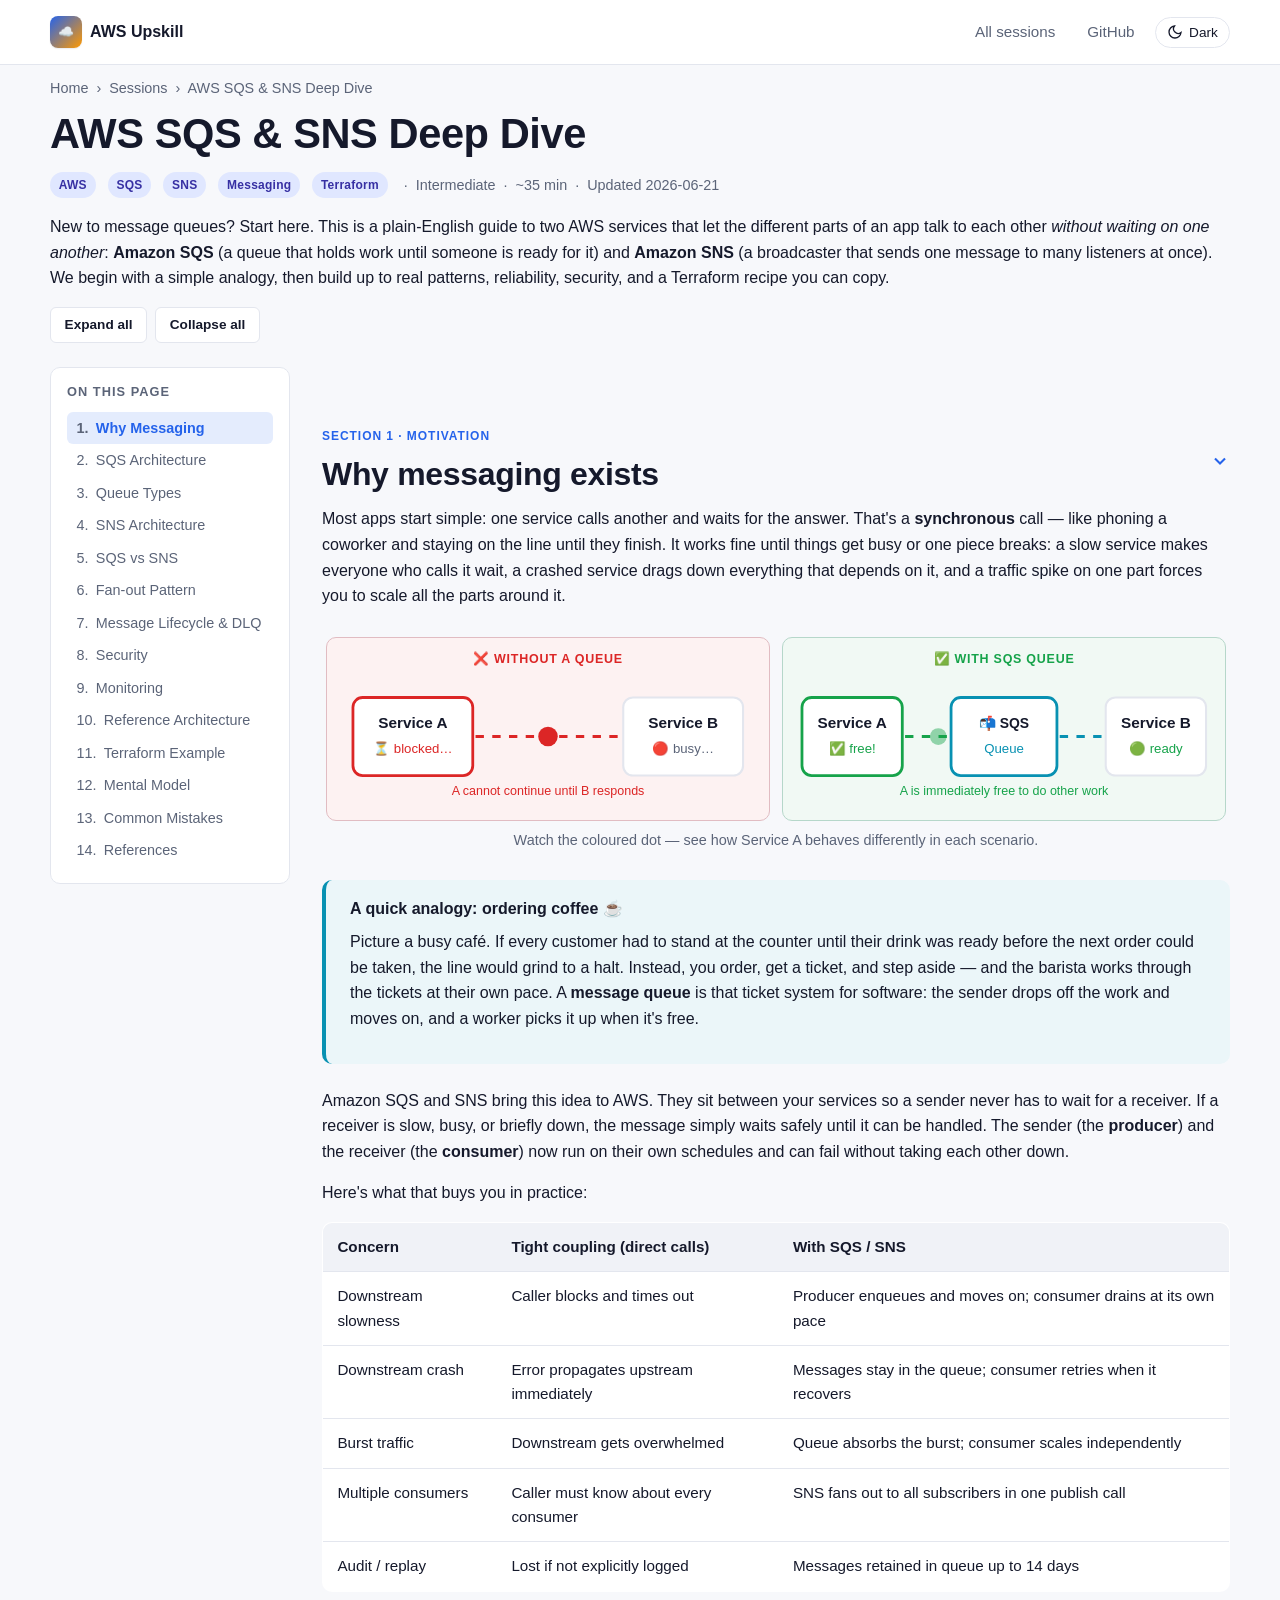
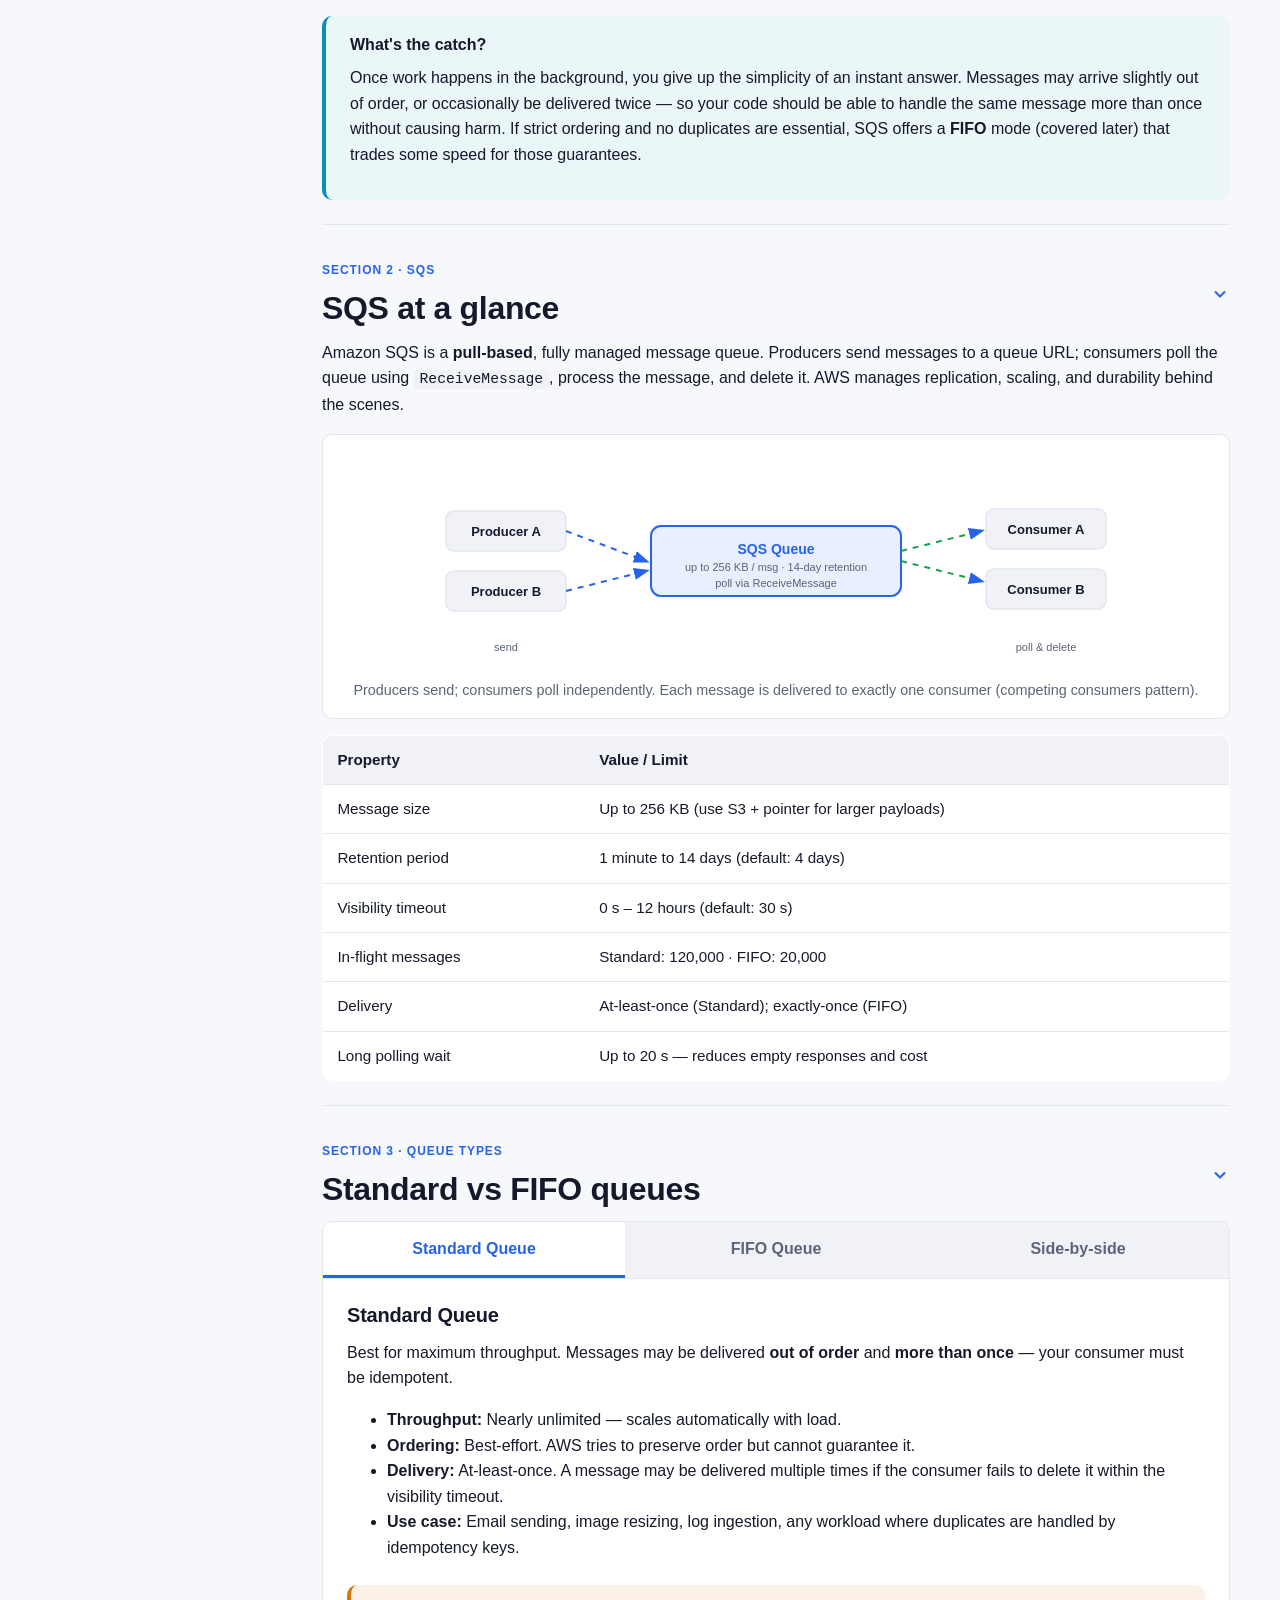
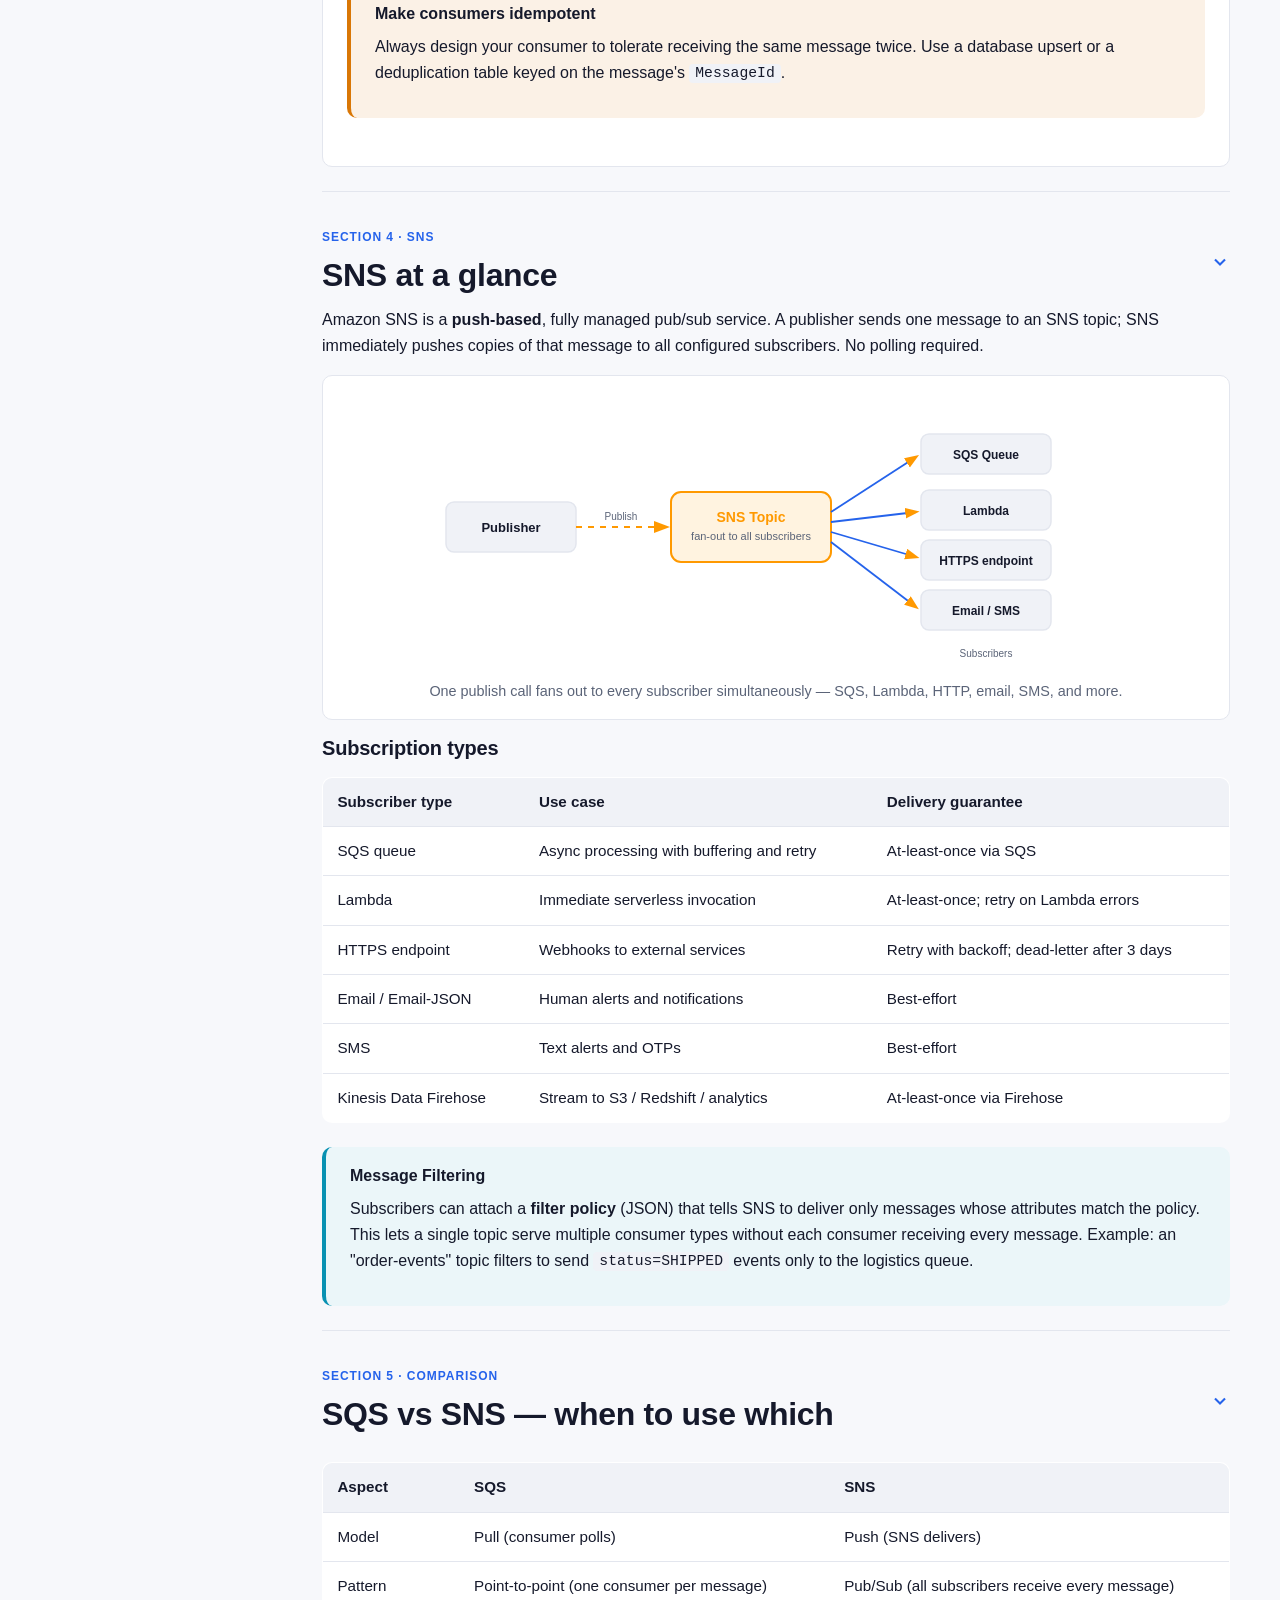
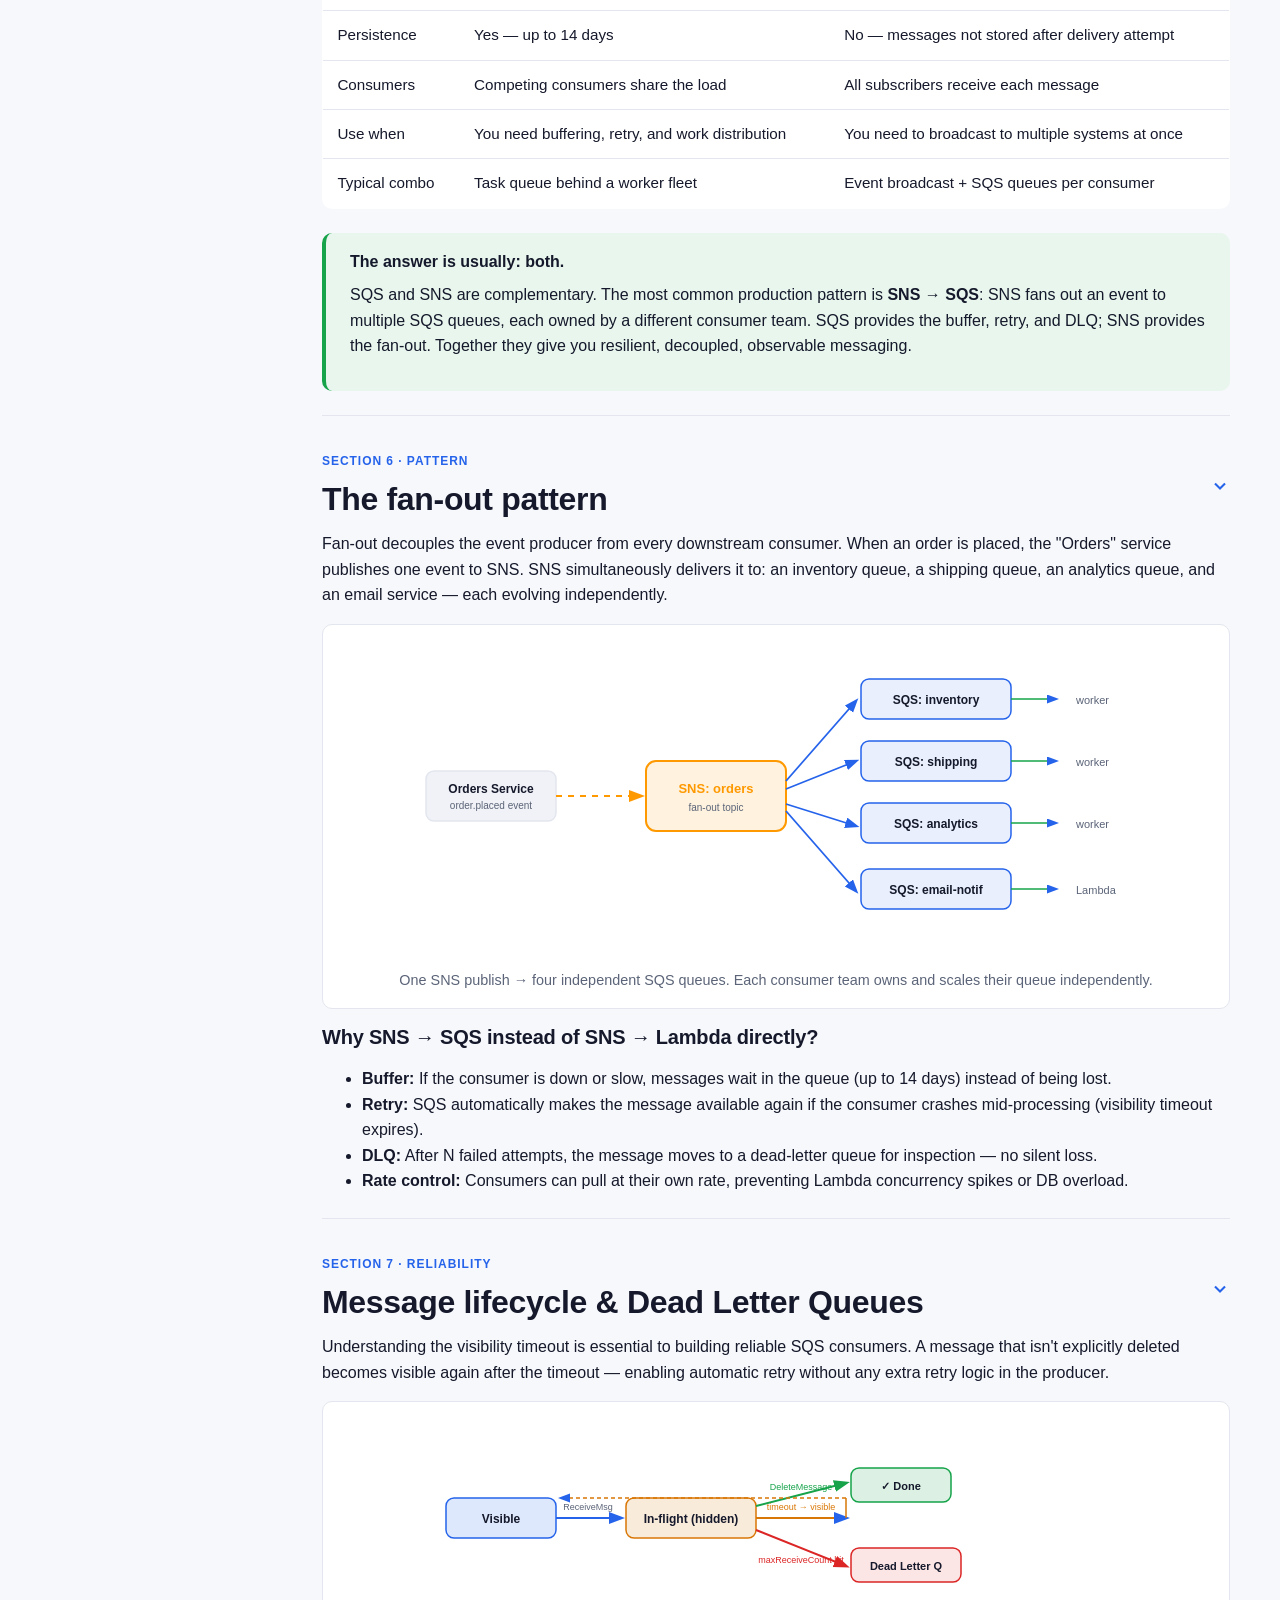
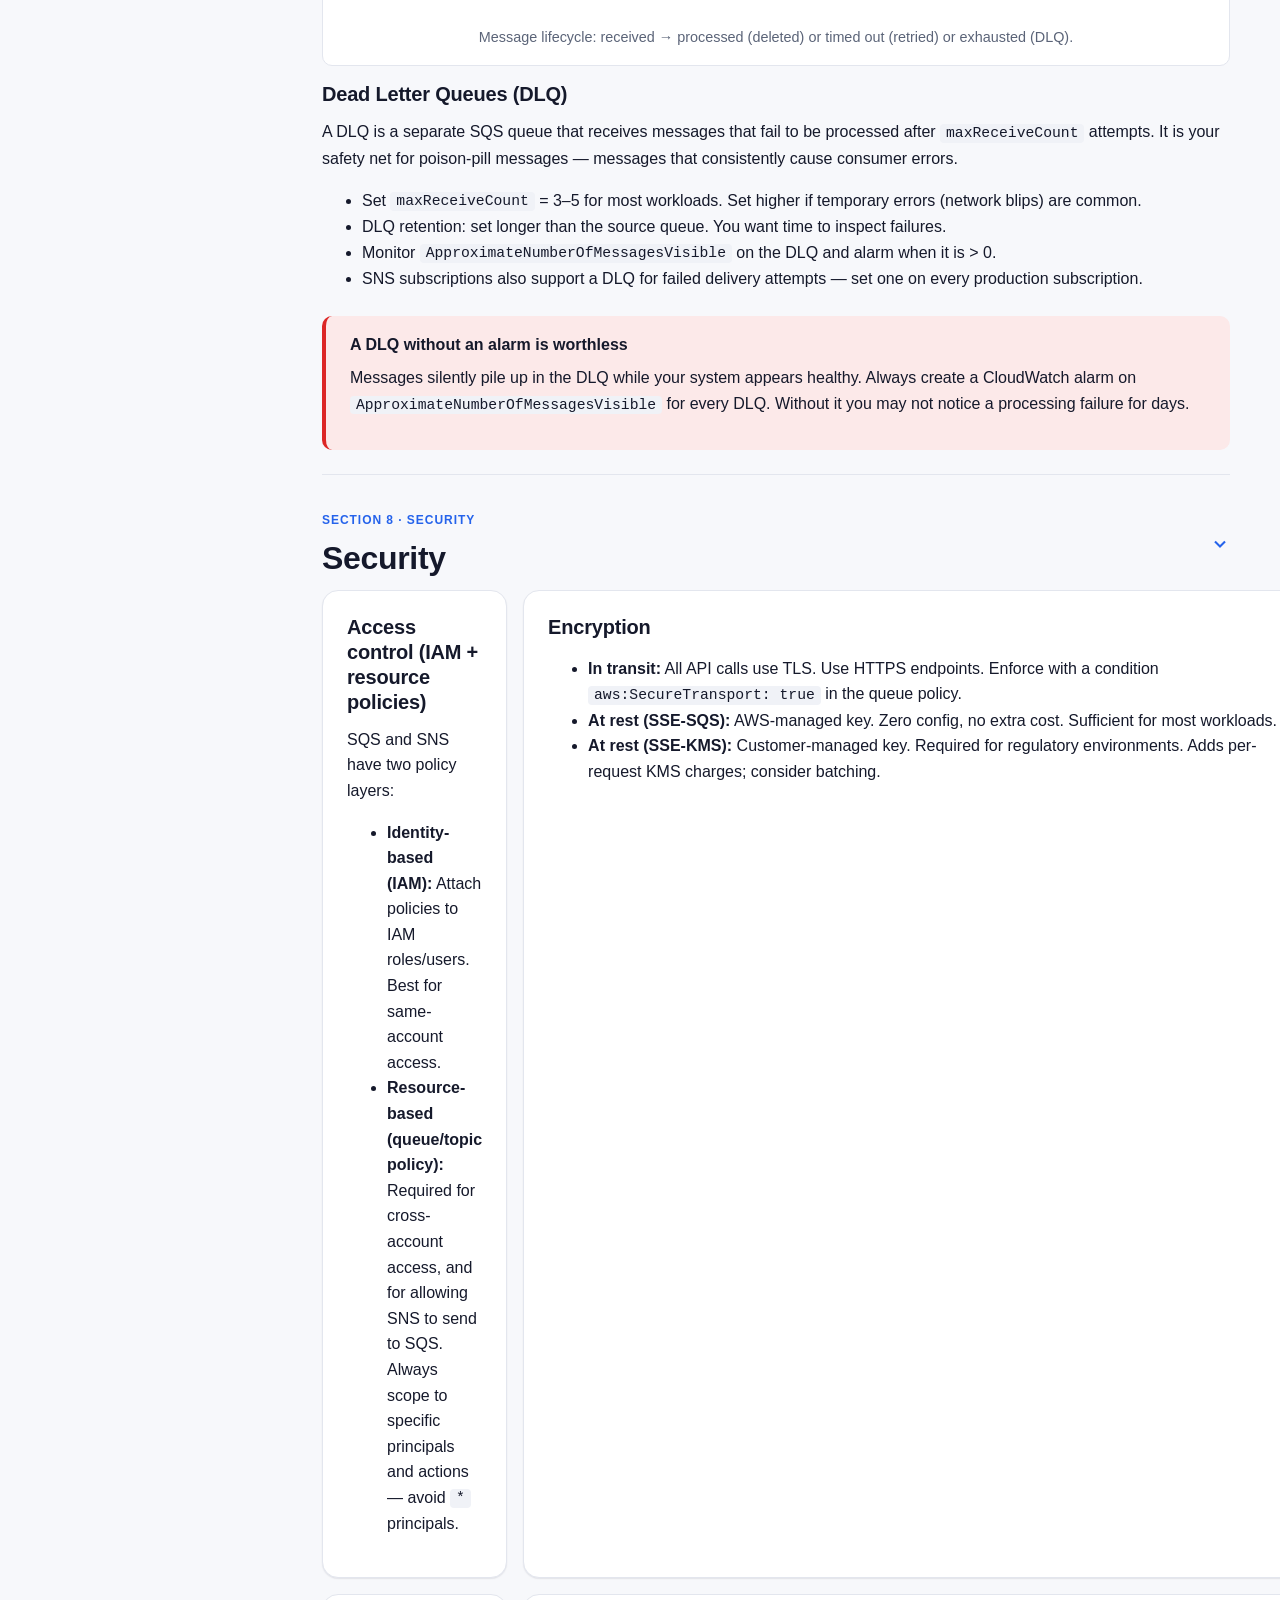
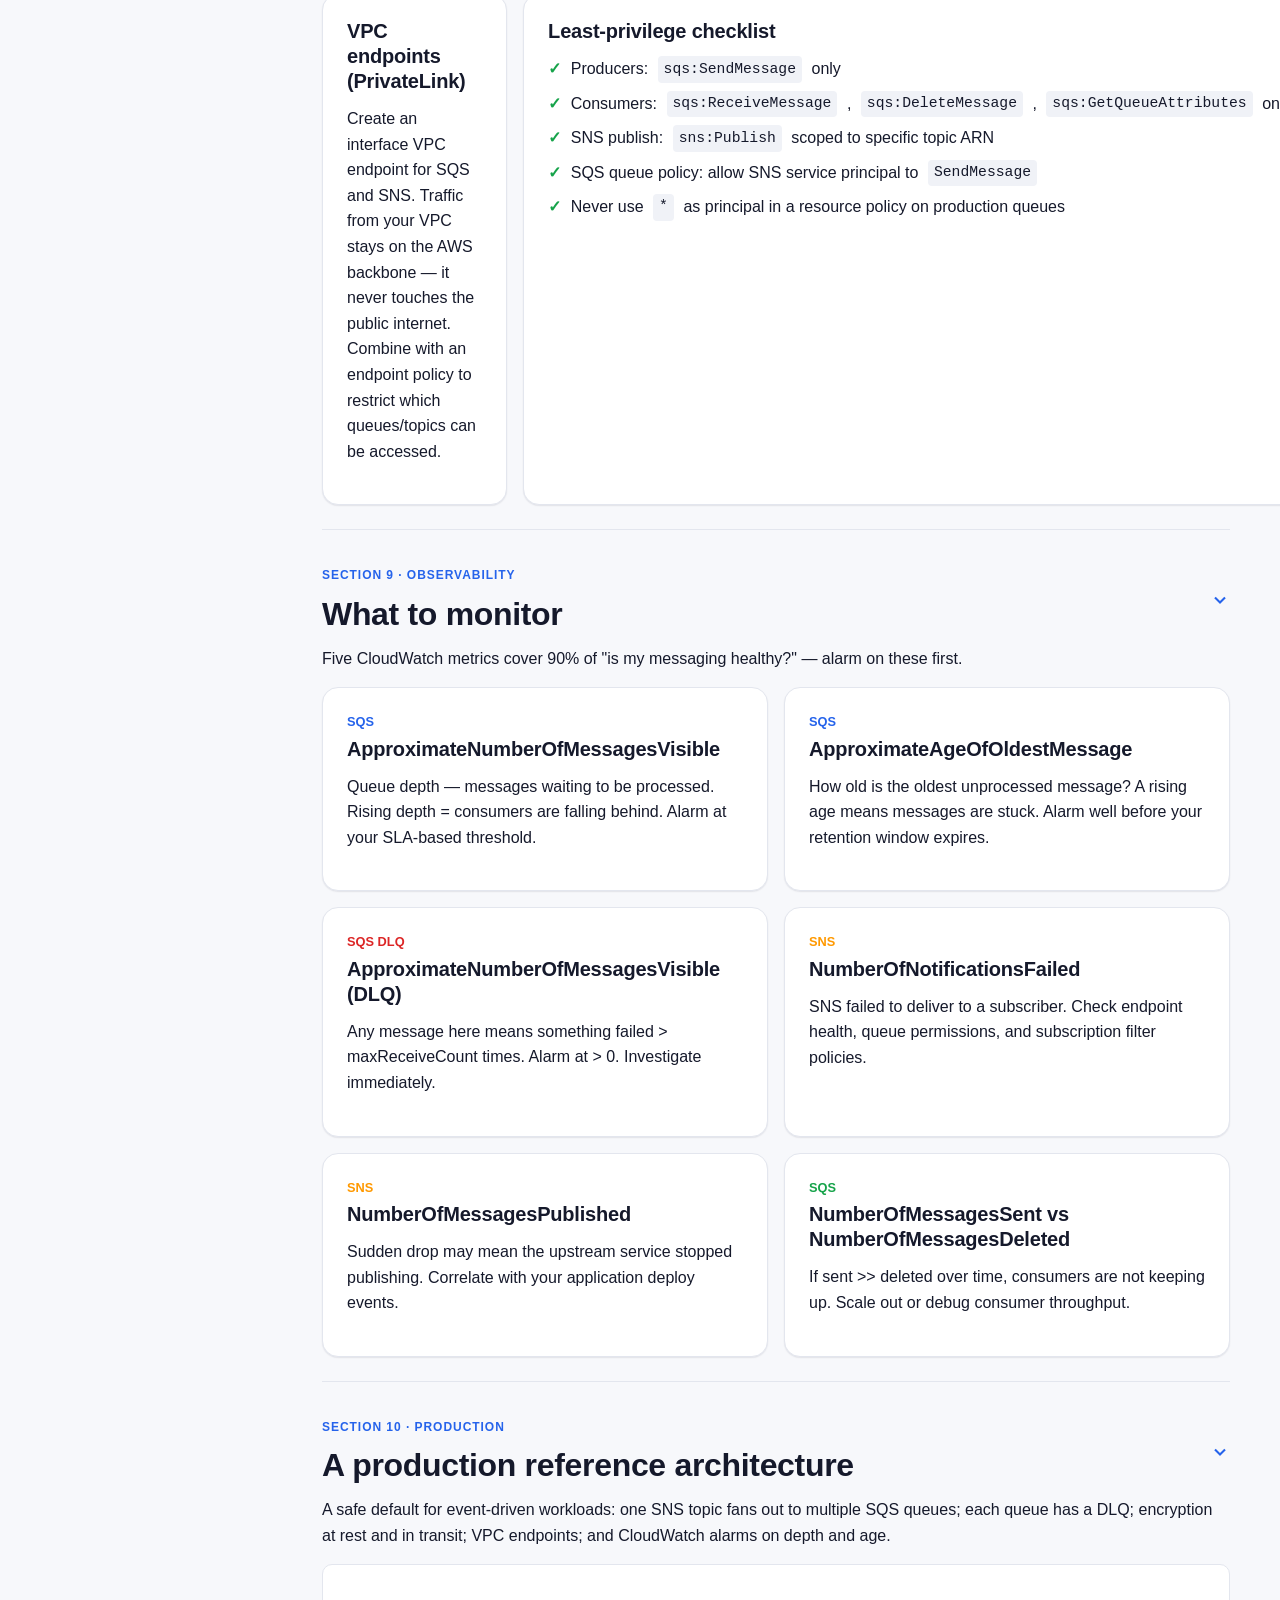
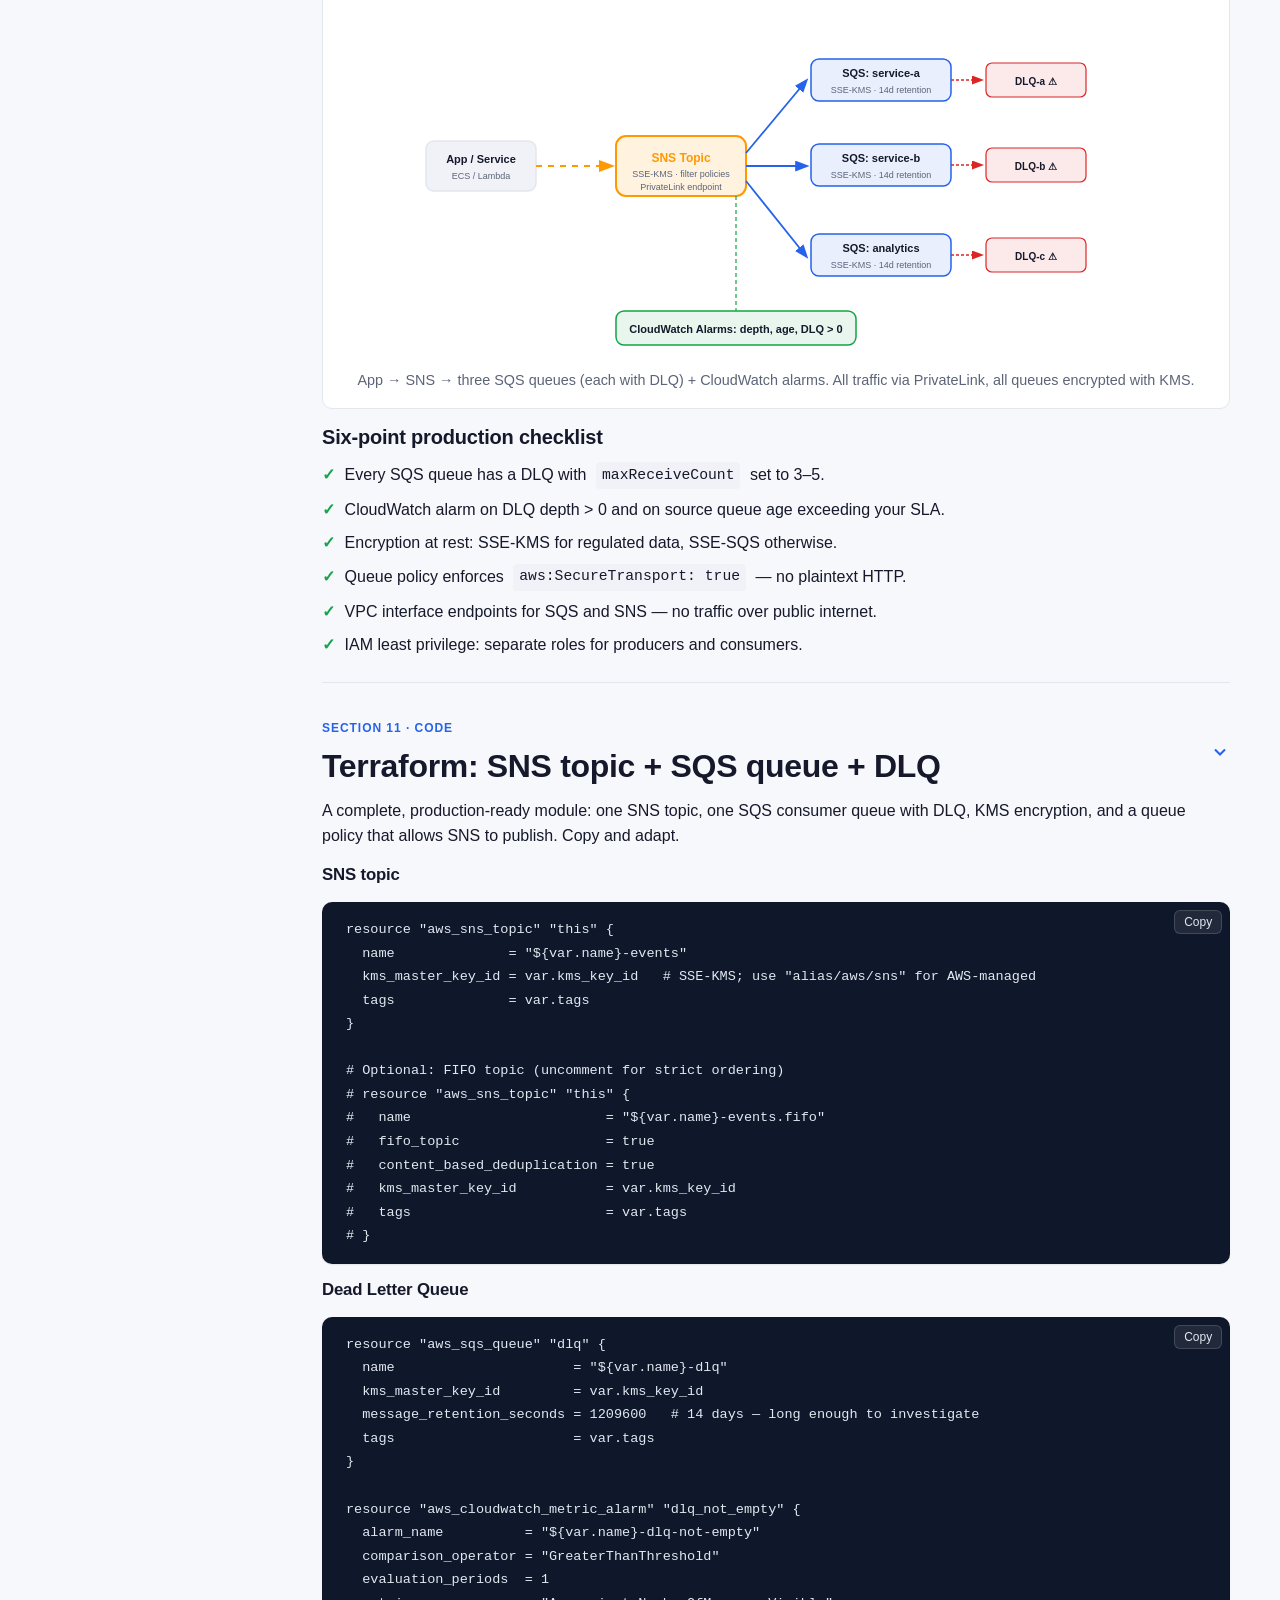
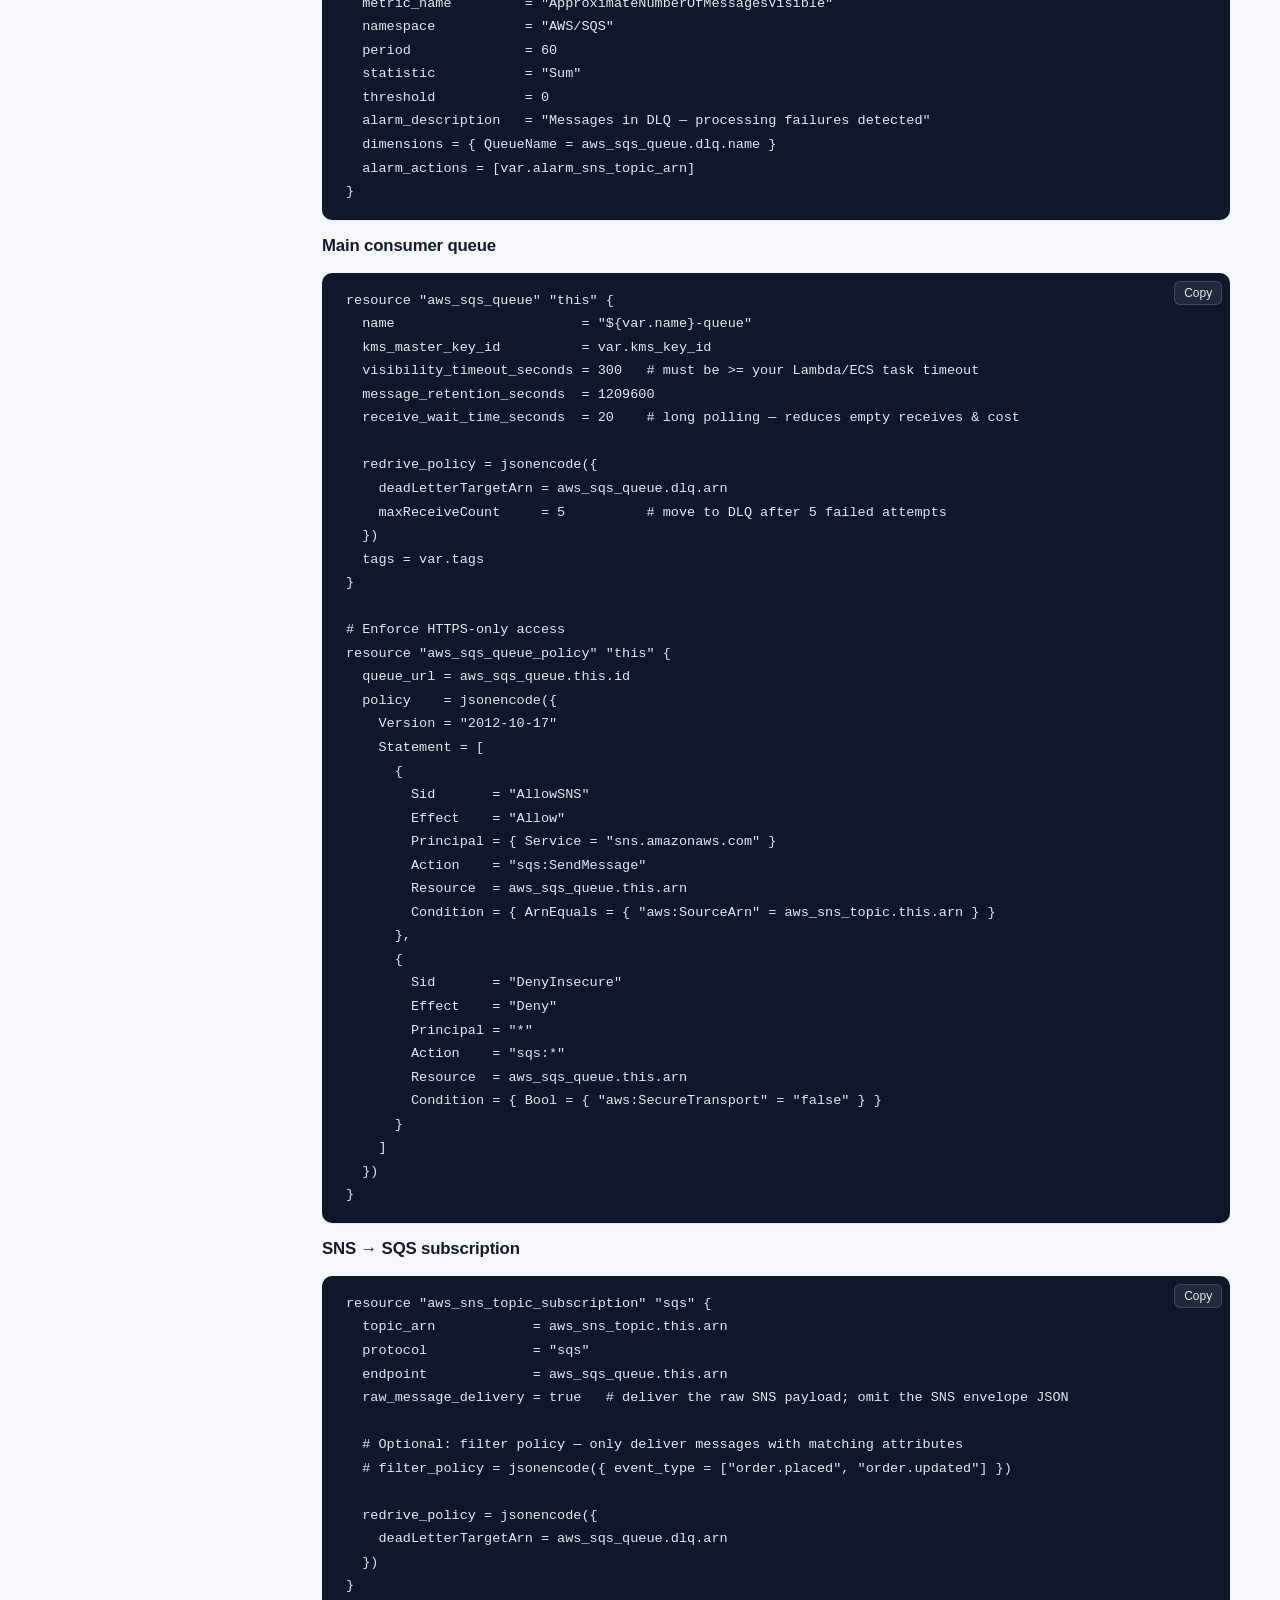
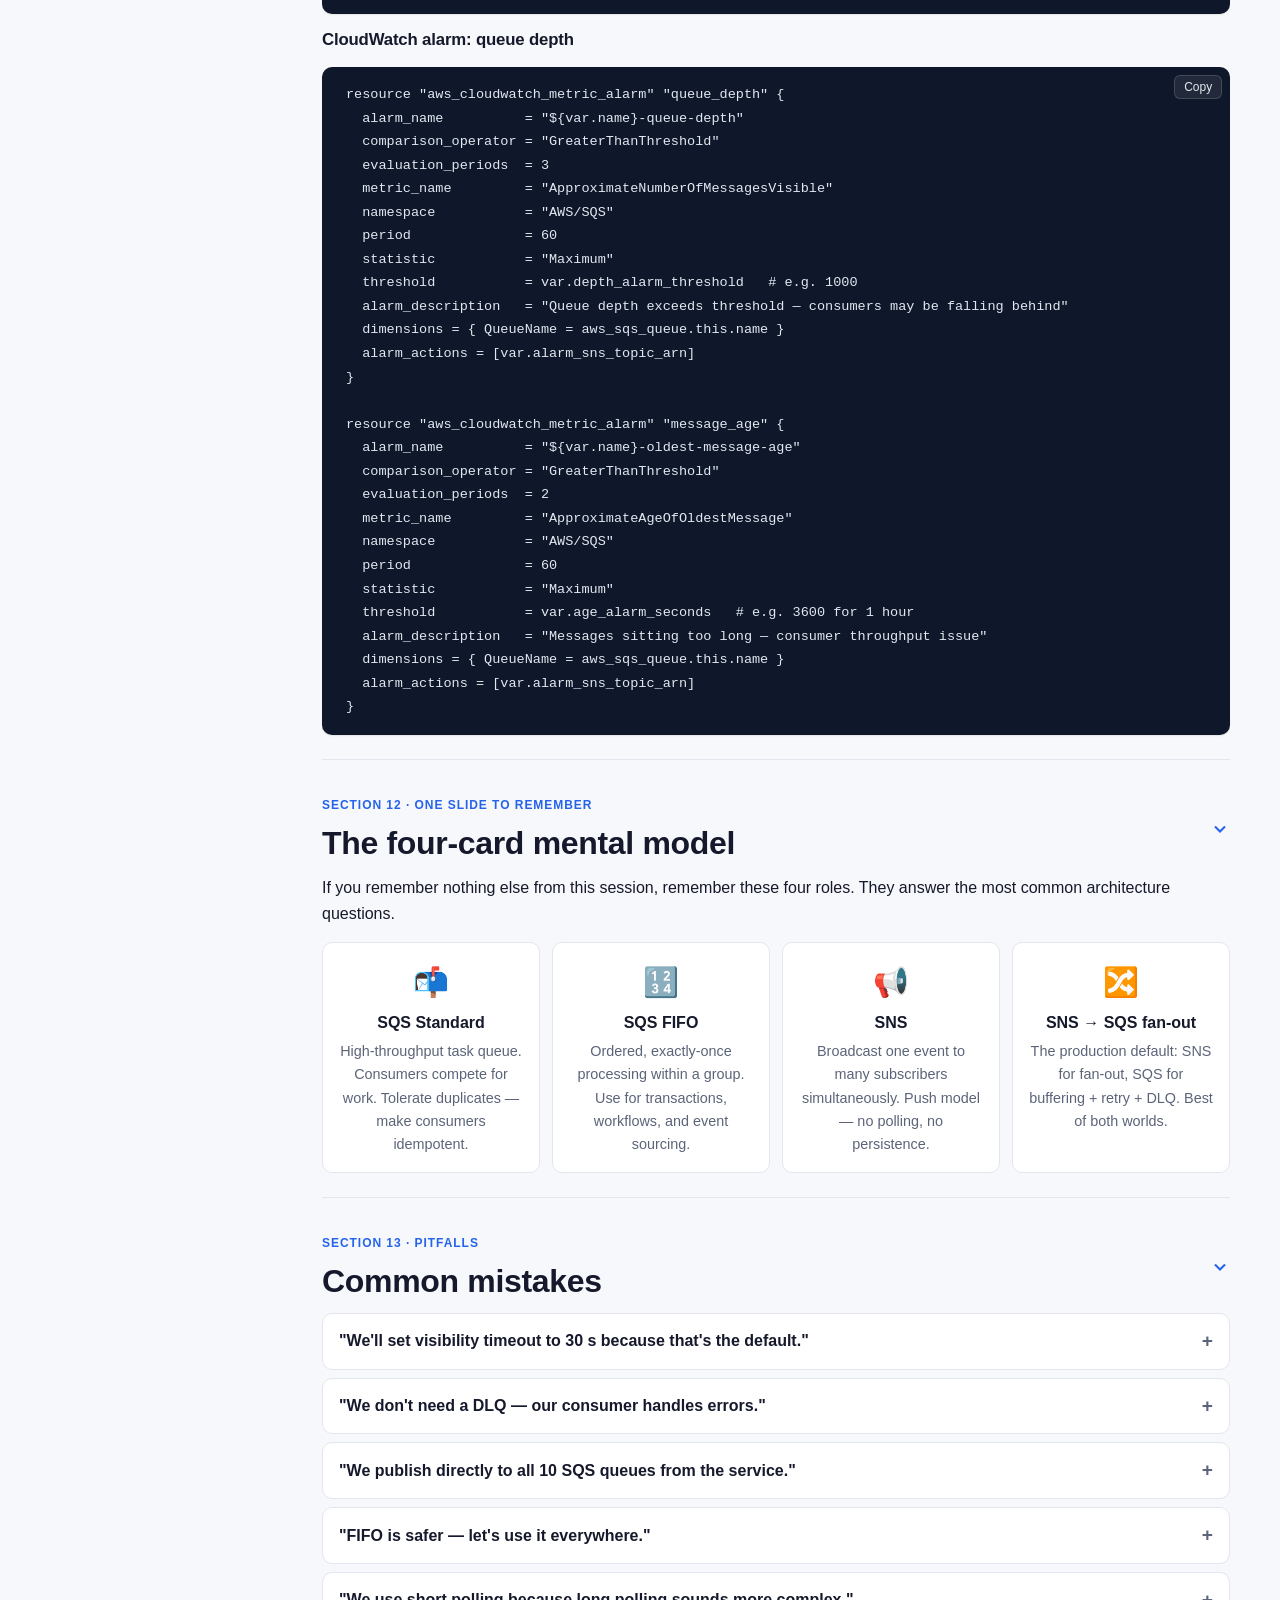
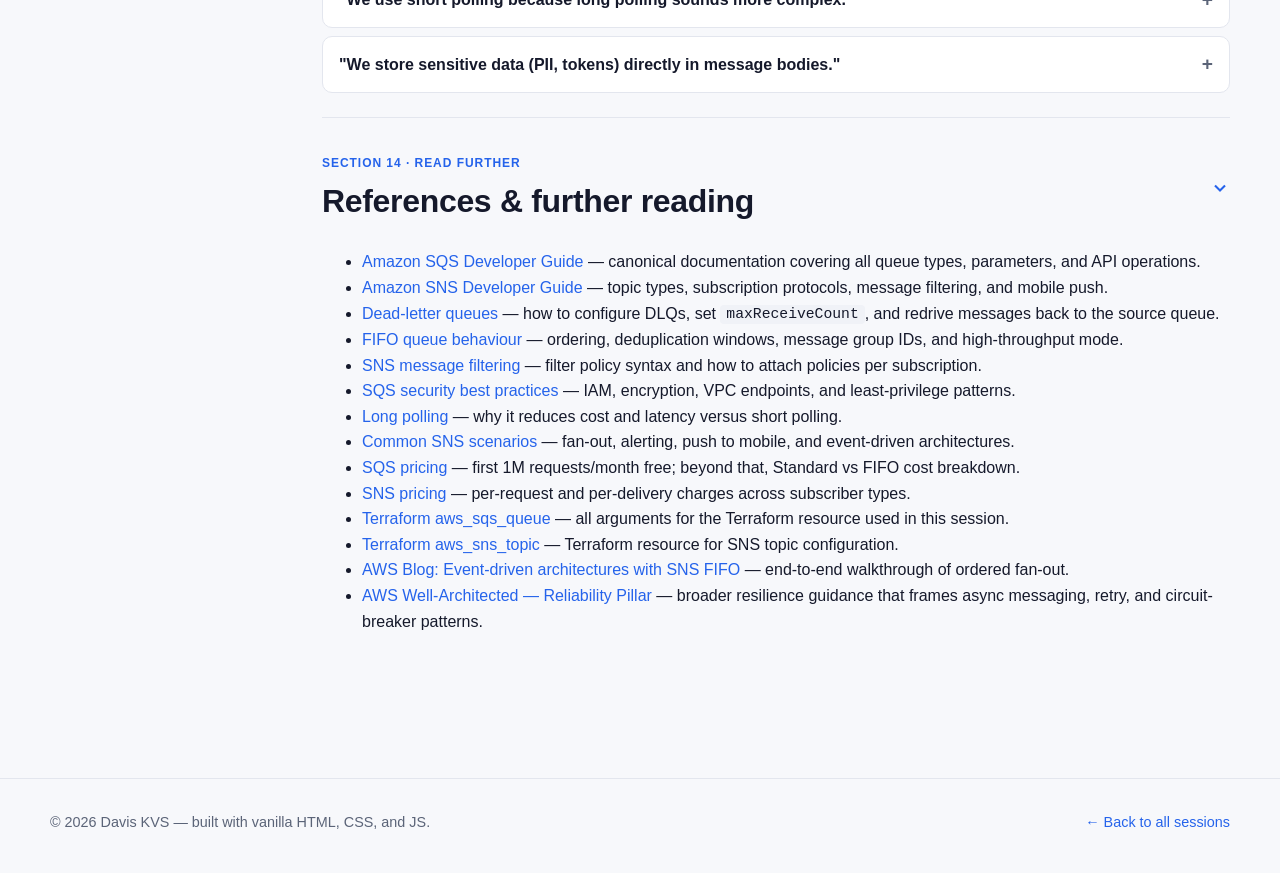
==== commit 8b0bf947: "Add animated SVG intro diagram to SQS/SNS session - Two-panel side-by-side comparison (sync vs async" ====
--- a/sessions/aws-sqs-sns-deep-dive/index.html
+++ b/sessions/aws-sqs-sns-deep-dive/index.html
@@ -47,7 +47,7 @@
         <span class="tag">Terraform</span>
         &nbsp;·&nbsp; Intermediate &nbsp;·&nbsp; ~35 min &nbsp;·&nbsp; Updated 2026-06-21
       </div>
-      <p>A practical tour of Amazon Simple Queue Service and Simple Notification Service: how they remove tight coupling from distributed systems, the building blocks that make async architectures reliable, and a real Terraform recipe you can adapt today.</p>
+      <p>New to message queues? Start here. This is a plain-English guide to two AWS services that let the different parts of an app talk to each other <em>without waiting on one another</em>: <strong>Amazon SQS</strong> (a queue that holds work until someone is ready for it) and <strong>Amazon SNS</strong> (a broadcaster that sends one message to many listeners at once). We begin with a simple analogy, then build up to real patterns, reliability, security, and a Terraform recipe you can copy.</p>
     </div>
 
     <div class="container">
@@ -91,8 +91,78 @@
                 </div>
                 <svg class="section__chevron" width="20" height="20" viewBox="0 0 24 24" fill="none" stroke="currentColor" stroke-width="2.5" aria-hidden="true"><polyline points="9 18 15 12 9 6"/></svg>
               </summary>
-              <p>In a monolith, components call each other directly and synchronously. As systems grow, this creates a web of tight dependencies: a slow downstream service blocks callers, a crashed service takes out its callers, and scaling one component forces you to scale everything it depends on.</p>
-              <p>Amazon SQS and SNS are managed messaging primitives that break these direct dependencies. They let producers and consumers run on their own schedules, at their own speeds, and fail independently.</p>
+              <p>Most apps start simple: one service calls another and waits for the answer. That's a <strong>synchronous</strong> call — like phoning a coworker and staying on the line until they finish. It works fine until things get busy or one piece breaks: a slow service makes everyone who calls it wait, a crashed service drags down everything that depends on it, and a traffic spike on one part forces you to scale all the parts around it.</p>
+
+              <!-- ── Animated comparison diagram ── -->
+              <figure class="figure msg-anim-wrap">
+                <div class="grid-2" style="gap:var(--space-3);">
+
+                  <!-- Panel A: synchronous (no queue) -->
+                  <div class="msg-anim-panel msg-anim-panel--sync">
+                    <p class="msg-anim-panel__label">❌ Without a queue</p>
+                    <svg viewBox="0 0 300 96" width="100%" aria-label="Service A is blocked waiting for Service B to respond" style="overflow:visible;display:block;">
+                      <!-- Service A -->
+                      <rect x="10" y="14" width="86" height="56" rx="7" fill="var(--color-surface)" stroke="var(--color-danger)" stroke-width="2"/>
+                      <text x="53" y="36" text-anchor="middle" font-size="11" font-weight="600" fill="var(--color-text)">Service A</text>
+                      <text x="53" y="54" text-anchor="middle" font-size="9.5" class="blink-anim" fill="var(--color-danger)">⏳ blocked…</text>
+                      <!-- Service B -->
+                      <rect x="204" y="14" width="86" height="56" rx="7" fill="var(--color-surface)" stroke="var(--color-border)" stroke-width="1.5"/>
+                      <text x="247" y="36" text-anchor="middle" font-size="11" font-weight="600" fill="var(--color-text)">Service B</text>
+                      <text x="247" y="54" text-anchor="middle" font-size="9.5" fill="var(--color-text-muted)">🔴 busy…</text>
+                      <!-- Dashed red arrow -->
+                      <line x1="98" y1="42" x2="202" y2="42" stroke="var(--color-danger)" stroke-width="2" stroke-dasharray="6 4" class="svg-flow"/>
+                      <!-- Bouncing packet (goes halfway, pauses = blocked, returns) -->
+                      <circle cy="42" r="7" fill="var(--color-danger)">
+                        <animate attributeName="cx" values="98;150;150;98;98" keyTimes="0;0.32;0.56;0.86;1" dur="4s" repeatCount="indefinite" calcMode="spline" keySplines="0.4 0 0.6 1;0 0 1 1;0.4 0 0.6 1;0 0 1 1"/>
+                      </circle>
+                      <text x="150" y="84" text-anchor="middle" font-size="9" fill="var(--color-danger)">A cannot continue until B responds</text>
+                    </svg>
+                  </div>
+
+                  <!-- Panel B: asynchronous (with SQS) -->
+                  <div class="msg-anim-panel msg-anim-panel--async">
+                    <p class="msg-anim-panel__label">✅ With SQS queue</p>
+                    <svg viewBox="0 0 300 96" width="100%" aria-label="Service A drops a message in the queue and is immediately free" style="overflow:visible;display:block;">
+                      <!-- Service A -->
+                      <rect x="5" y="14" width="72" height="56" rx="7" fill="var(--color-surface)" stroke="var(--color-success)" stroke-width="2"/>
+                      <text x="41" y="36" text-anchor="middle" font-size="11" font-weight="600" fill="var(--color-text)">Service A</text>
+                      <text x="41" y="54" text-anchor="middle" font-size="9.5" fill="var(--color-success)">✅ free!</text>
+                      <!-- SQS Queue -->
+                      <rect x="112" y="14" width="76" height="56" rx="7" fill="var(--color-surface)" stroke="var(--color-info)" stroke-width="2"/>
+                      <text x="150" y="36" text-anchor="middle" font-size="10" font-weight="600" fill="var(--color-text)">📬 SQS</text>
+                      <text x="150" y="54" text-anchor="middle" font-size="9.5" fill="var(--color-info)">Queue</text>
+                      <!-- Service B -->
+                      <rect x="223" y="14" width="72" height="56" rx="7" fill="var(--color-surface)" stroke="var(--color-border)" stroke-width="1.5"/>
+                      <text x="259" y="36" text-anchor="middle" font-size="11" font-weight="600" fill="var(--color-text)">Service B</text>
+                      <text x="259" y="54" text-anchor="middle" font-size="9.5" fill="var(--color-success)">🟢 ready</text>
+                      <!-- Arrow A → Queue -->
+                      <line x1="79" y1="42" x2="110" y2="42" stroke="var(--color-success)" stroke-width="2" stroke-dasharray="5 4" class="svg-flow"/>
+                      <!-- Arrow Queue → B -->
+                      <line x1="190" y1="42" x2="221" y2="42" stroke="var(--color-info)" stroke-width="2" stroke-dasharray="5 4" class="svg-flow"/>
+                      <!-- Packet 1: A → Queue (drops in, then vanishes) -->
+                      <circle cy="42" r="6" fill="var(--color-success)">
+                        <animate attributeName="cx" values="79;113;79;79" keyTimes="0;0.24;0.26;1" dur="5s" repeatCount="indefinite" calcMode="spline" keySplines="0.4 0 0.6 1;0 0 1 1;0 0 1 1"/>
+                        <animate attributeName="opacity" values="1;0;0;0" keyTimes="0;0.27;0.30;1" dur="5s" repeatCount="indefinite"/>
+                      </circle>
+                      <!-- Packet 2: Queue → B (appears, flows out to B) -->
+                      <circle cy="42" r="6" fill="var(--color-info)">
+                        <animate attributeName="cx" values="190;190;223;190" keyTimes="0;0.45;0.72;1" dur="5s" repeatCount="indefinite" calcMode="spline" keySplines="0 0 1 1;0.4 0 0.6 1;0 0 1 1"/>
+                        <animate attributeName="opacity" values="0;0;1;1;0;0" keyTimes="0;0.43;0.46;0.72;0.77;1" dur="5s" repeatCount="indefinite"/>
+                      </circle>
+                      <text x="150" y="84" text-anchor="middle" font-size="9" fill="var(--color-success)">A is immediately free to do other work</text>
+                    </svg>
+                  </div>
+
+                </div>
+                <figcaption>Watch the coloured dot — see how Service A behaves differently in each scenario.</figcaption>
+              </figure>
+
+              <div class="callout">
+                <p class="callout__title">A quick analogy: ordering coffee ☕</p>
+                <p>Picture a busy café. If every customer had to stand at the counter until their drink was ready before the next order could be taken, the line would grind to a halt. Instead, you order, get a ticket, and step aside — and the barista works through the tickets at their own pace. A <strong>message queue</strong> is that ticket system for software: the sender drops off the work and moves on, and a worker picks it up when it's free.</p>
+              </div>
+              <p>Amazon SQS and SNS bring this idea to AWS. They sit between your services so a sender never has to wait for a receiver. If a receiver is slow, busy, or briefly down, the message simply waits safely until it can be handled. The sender (the <strong>producer</strong>) and the receiver (the <strong>consumer</strong>) now run on their own schedules and can fail without taking each other down.</p>
+              <p>Here's what that buys you in practice:</p>
               <div class="table-wrap">
                 <table class="data">
                   <thead><tr><th>Concern</th><th>Tight coupling (direct calls)</th><th>With SQS / SNS</th></tr></thead>
@@ -106,8 +176,8 @@
                 </table>
               </div>
               <div class="callout">
-                <p class="callout__title">The core trade-off</p>
-                <p>You trade synchronous simplicity for asynchronous resilience. Eventual consistency becomes the default — your application must be designed to tolerate processing messages out of order (Standard queues) and to handle duplicate deliveries (at-least-once). FIFO queues give you ordering and deduplication at the cost of lower throughput.</p>
+                <p class="callout__title">What's the catch?</p>
+                <p>Once work happens in the background, you give up the simplicity of an instant answer. Messages may arrive slightly out of order, or occasionally be delivered twice — so your code should be able to handle the same message more than once without causing harm. If strict ordering and no duplicates are essential, SQS offers a <strong>FIFO</strong> mode (covered later) that trades some speed for those guarantees.</p>
               </div>
             </details>
           </section>
--- a/sessions/aws-sqs-sns-deep-dive/styles.css
+++ b/sessions/aws-sqs-sns-deep-dive/styles.css
@@ -68,4 +68,14 @@
 .svg-pulse{animation:pulseStroke 2.4s ease-in-out infinite;}
 @keyframes dashFlow{to{stroke-dashoffset:-40;}}
 .svg-flow{stroke-dasharray:6 6;animation:dashFlow 1.6s linear infinite;}
+/* ── Intro animated comparison diagram ─────────────── */
+.msg-anim-wrap{margin:var(--space-5) 0;padding:var(--space-1);background:none;border:none;box-shadow:none;}
+.msg-anim-panel{border-radius:var(--radius-md);padding:var(--space-3) var(--space-3) var(--space-2);text-align:center;}
+.msg-anim-panel--sync{background:color-mix(in srgb,var(--color-danger) 6%,var(--color-surface));border:1px solid color-mix(in srgb,var(--color-danger) 22%,var(--color-border));}
+.msg-anim-panel--async{background:color-mix(in srgb,var(--color-success) 6%,var(--color-surface));border:1px solid color-mix(in srgb,var(--color-success) 22%,var(--color-border));}
+.msg-anim-panel__label{font-size:.78rem;font-weight:700;text-transform:uppercase;letter-spacing:.06em;margin:0 0 var(--space-2);}
+.msg-anim-panel--sync .msg-anim-panel__label{color:var(--color-danger);}
+.msg-anim-panel--async .msg-anim-panel__label{color:var(--color-success);}
+@keyframes blinkText{0%,100%{opacity:.4;}50%{opacity:1;}}
+.blink-anim{animation:blinkText 1.4s ease-in-out infinite;}
 @media print{.section-controls{display:none;}.section__collapse>summary .section__chevron{display:none;}.section__collapse>summary{cursor:default;padding-bottom:0;}}
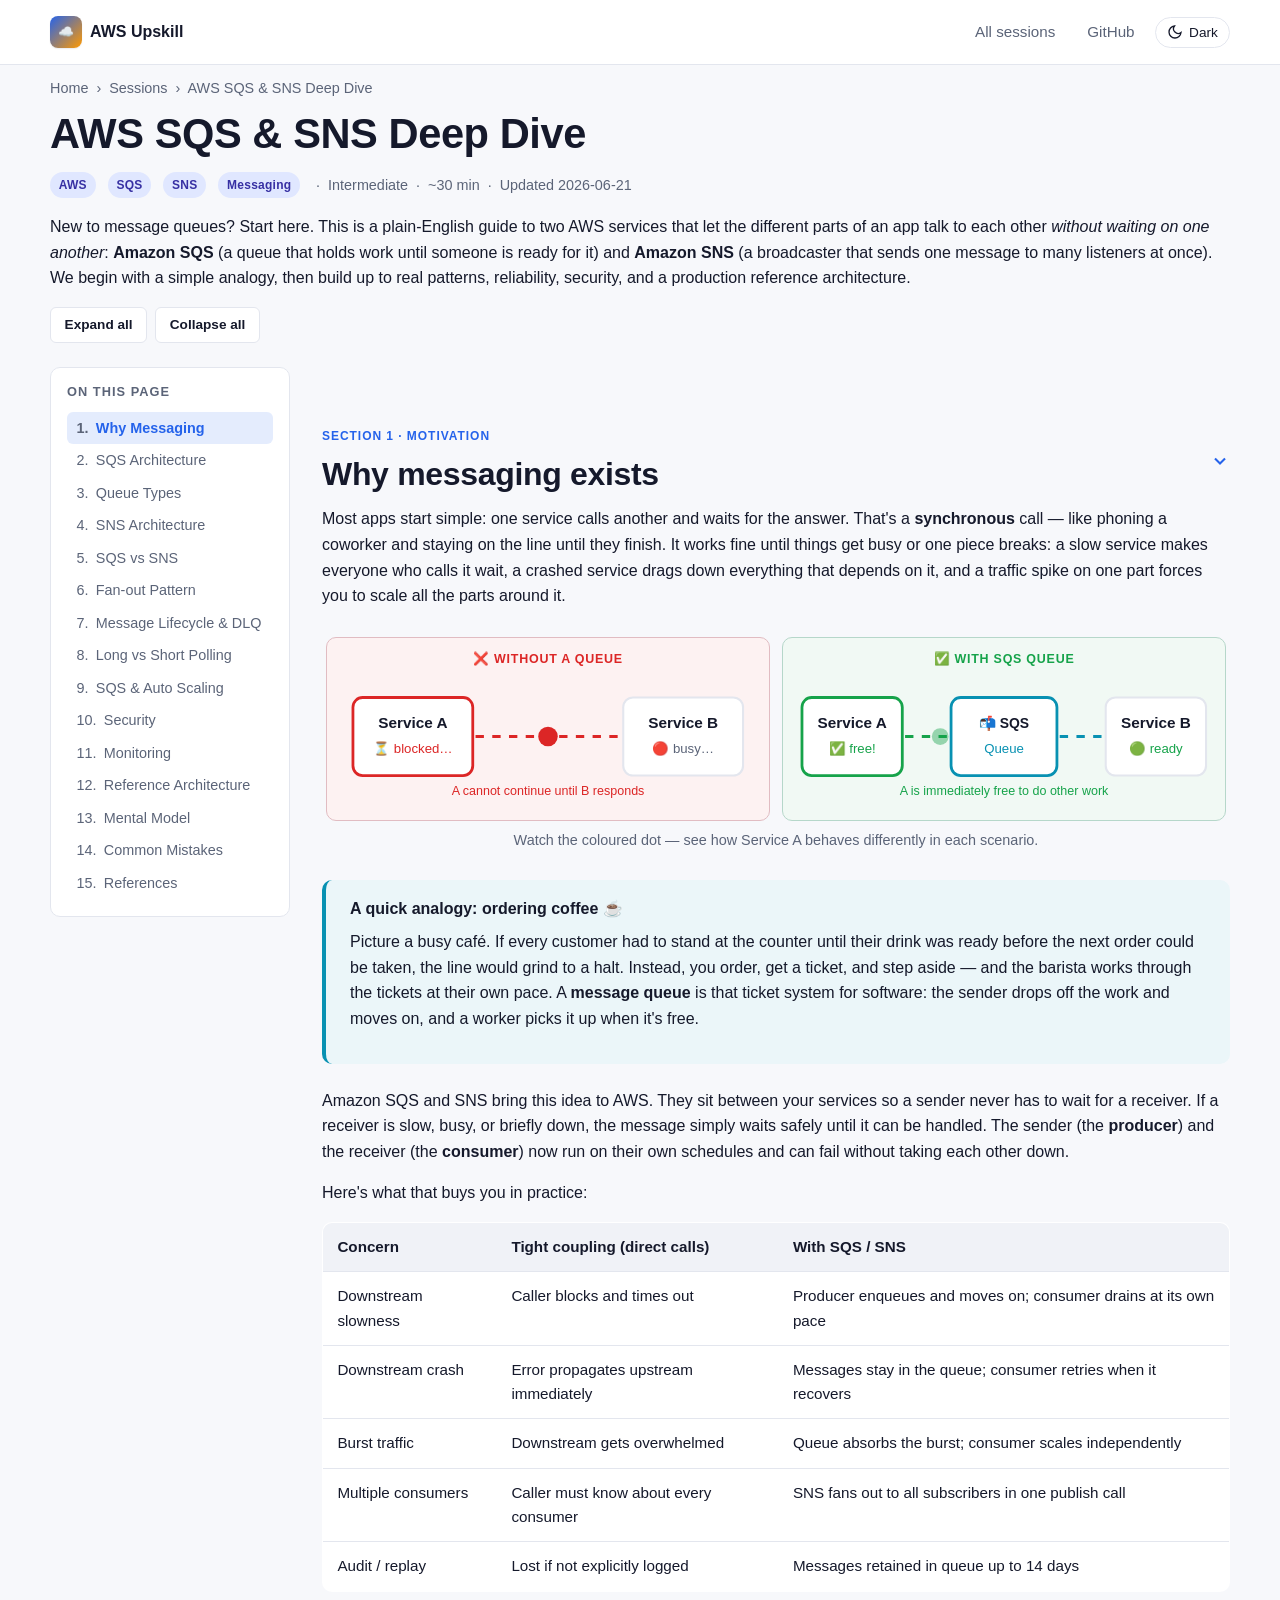
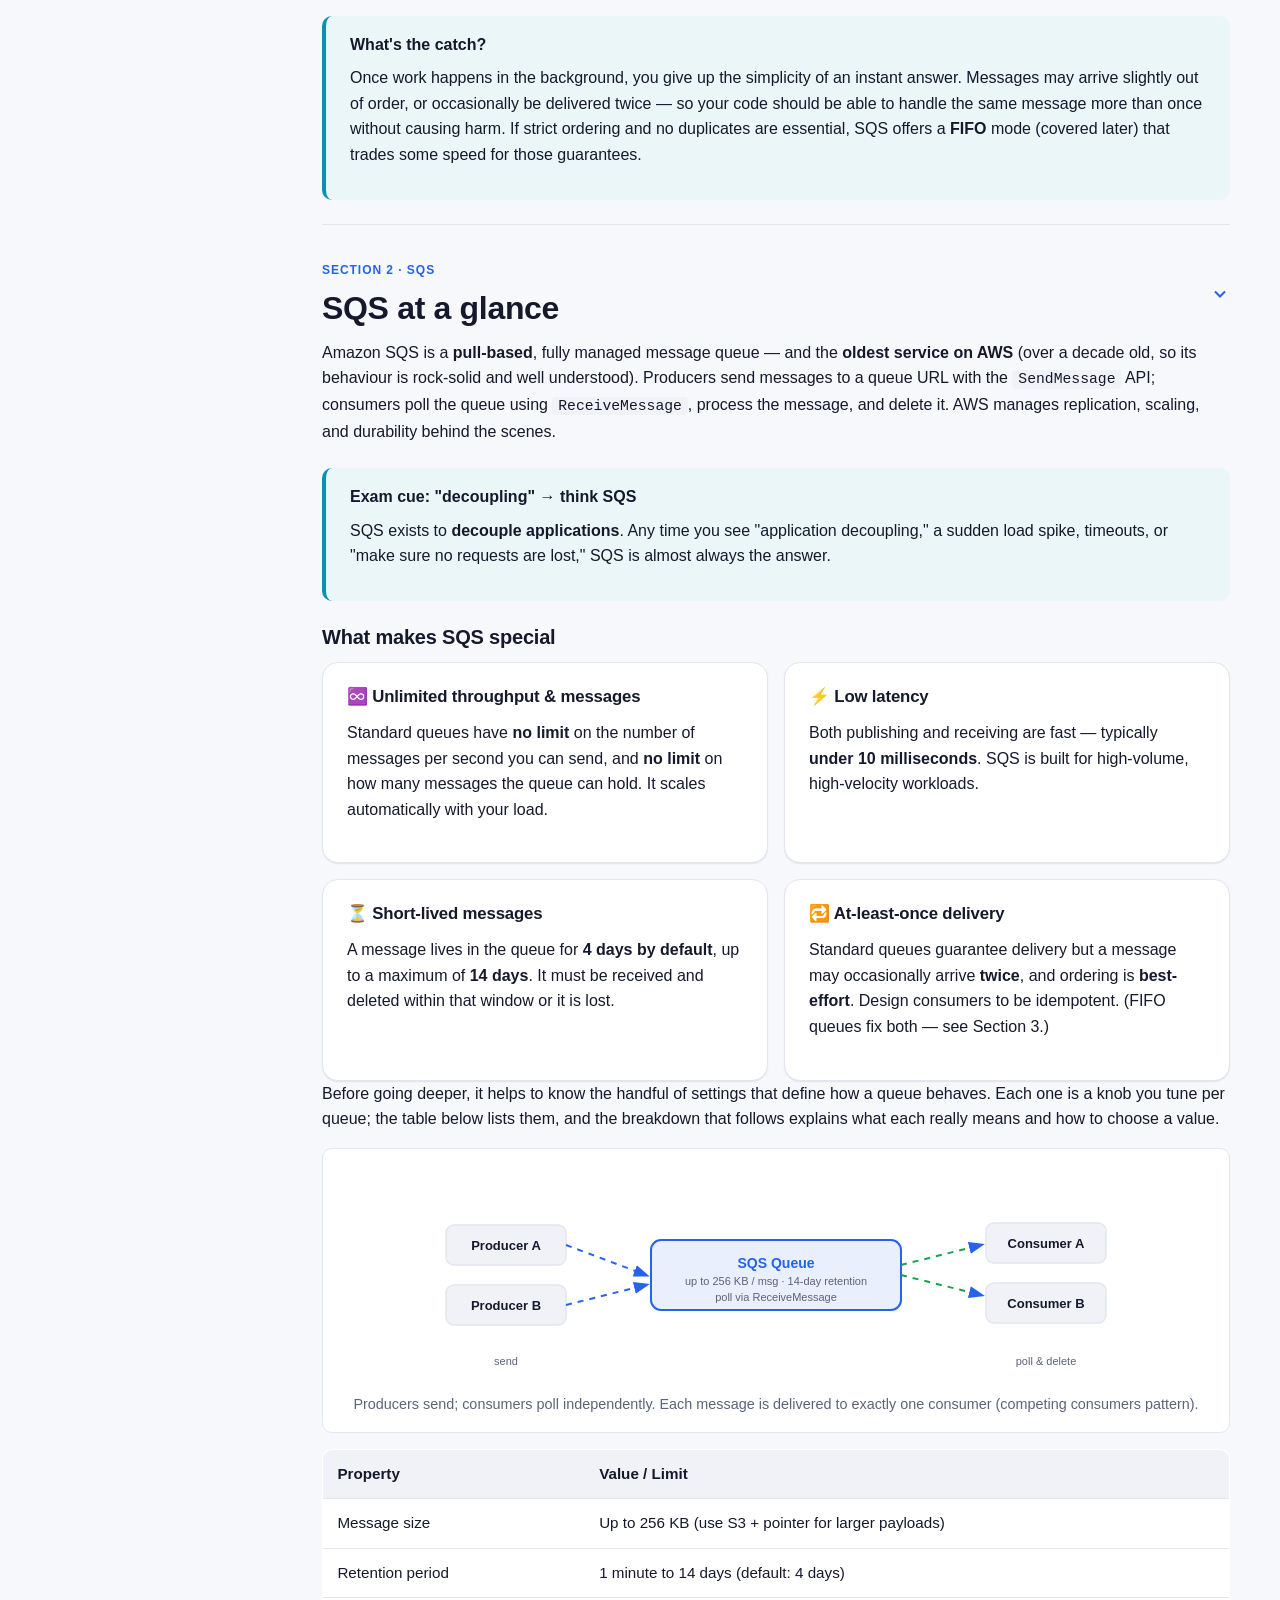
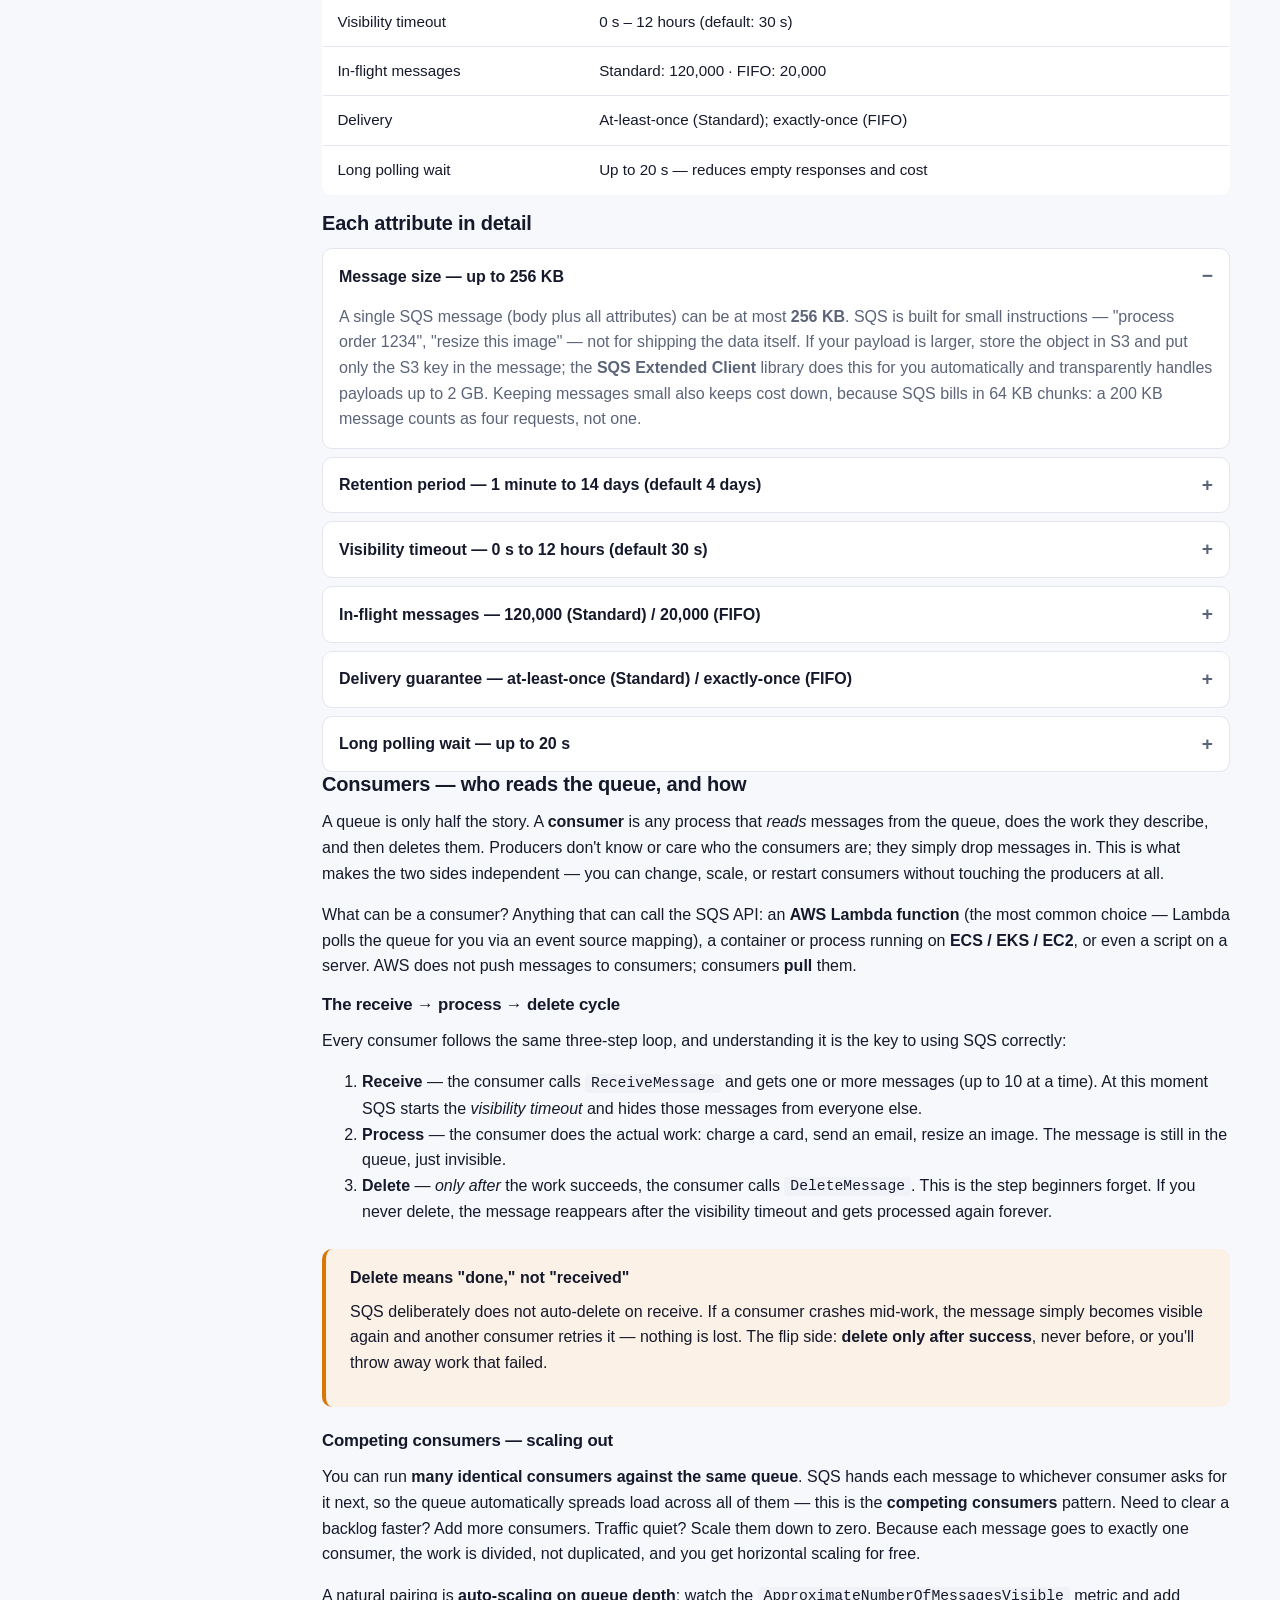
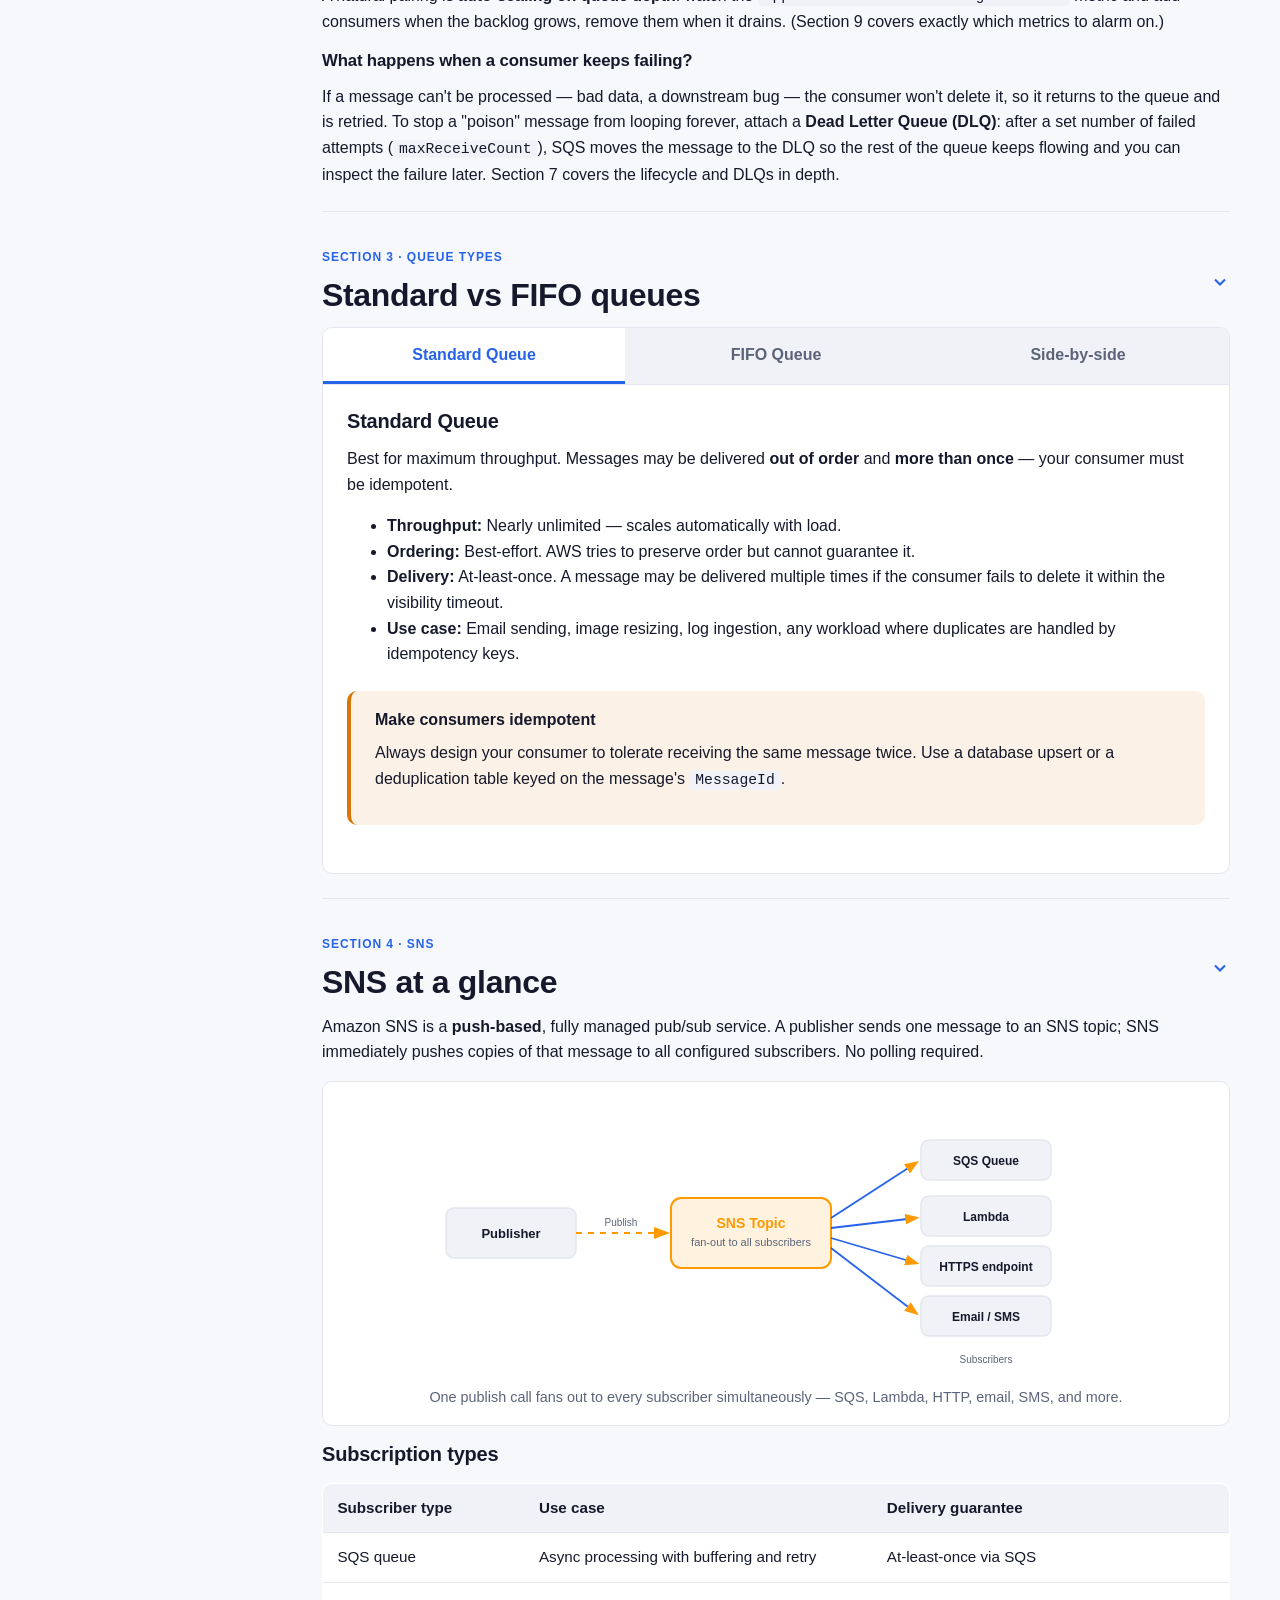
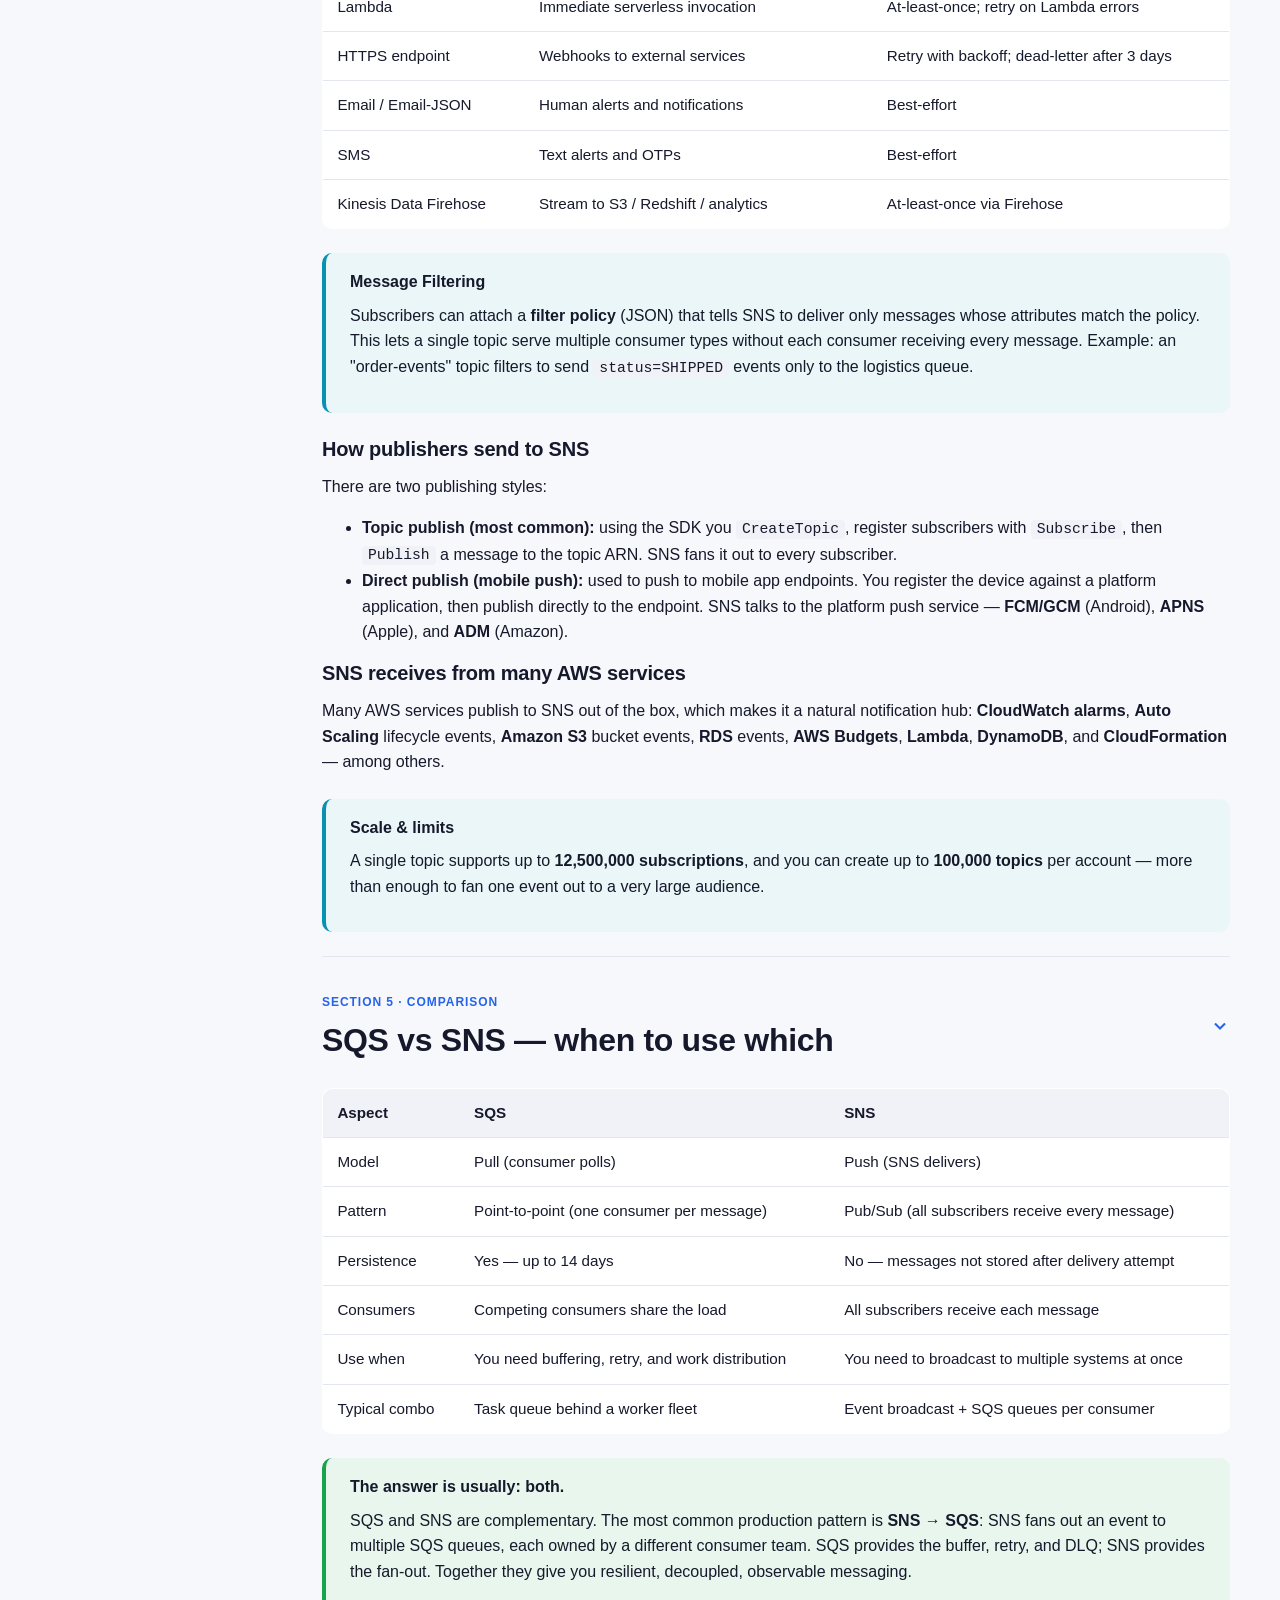
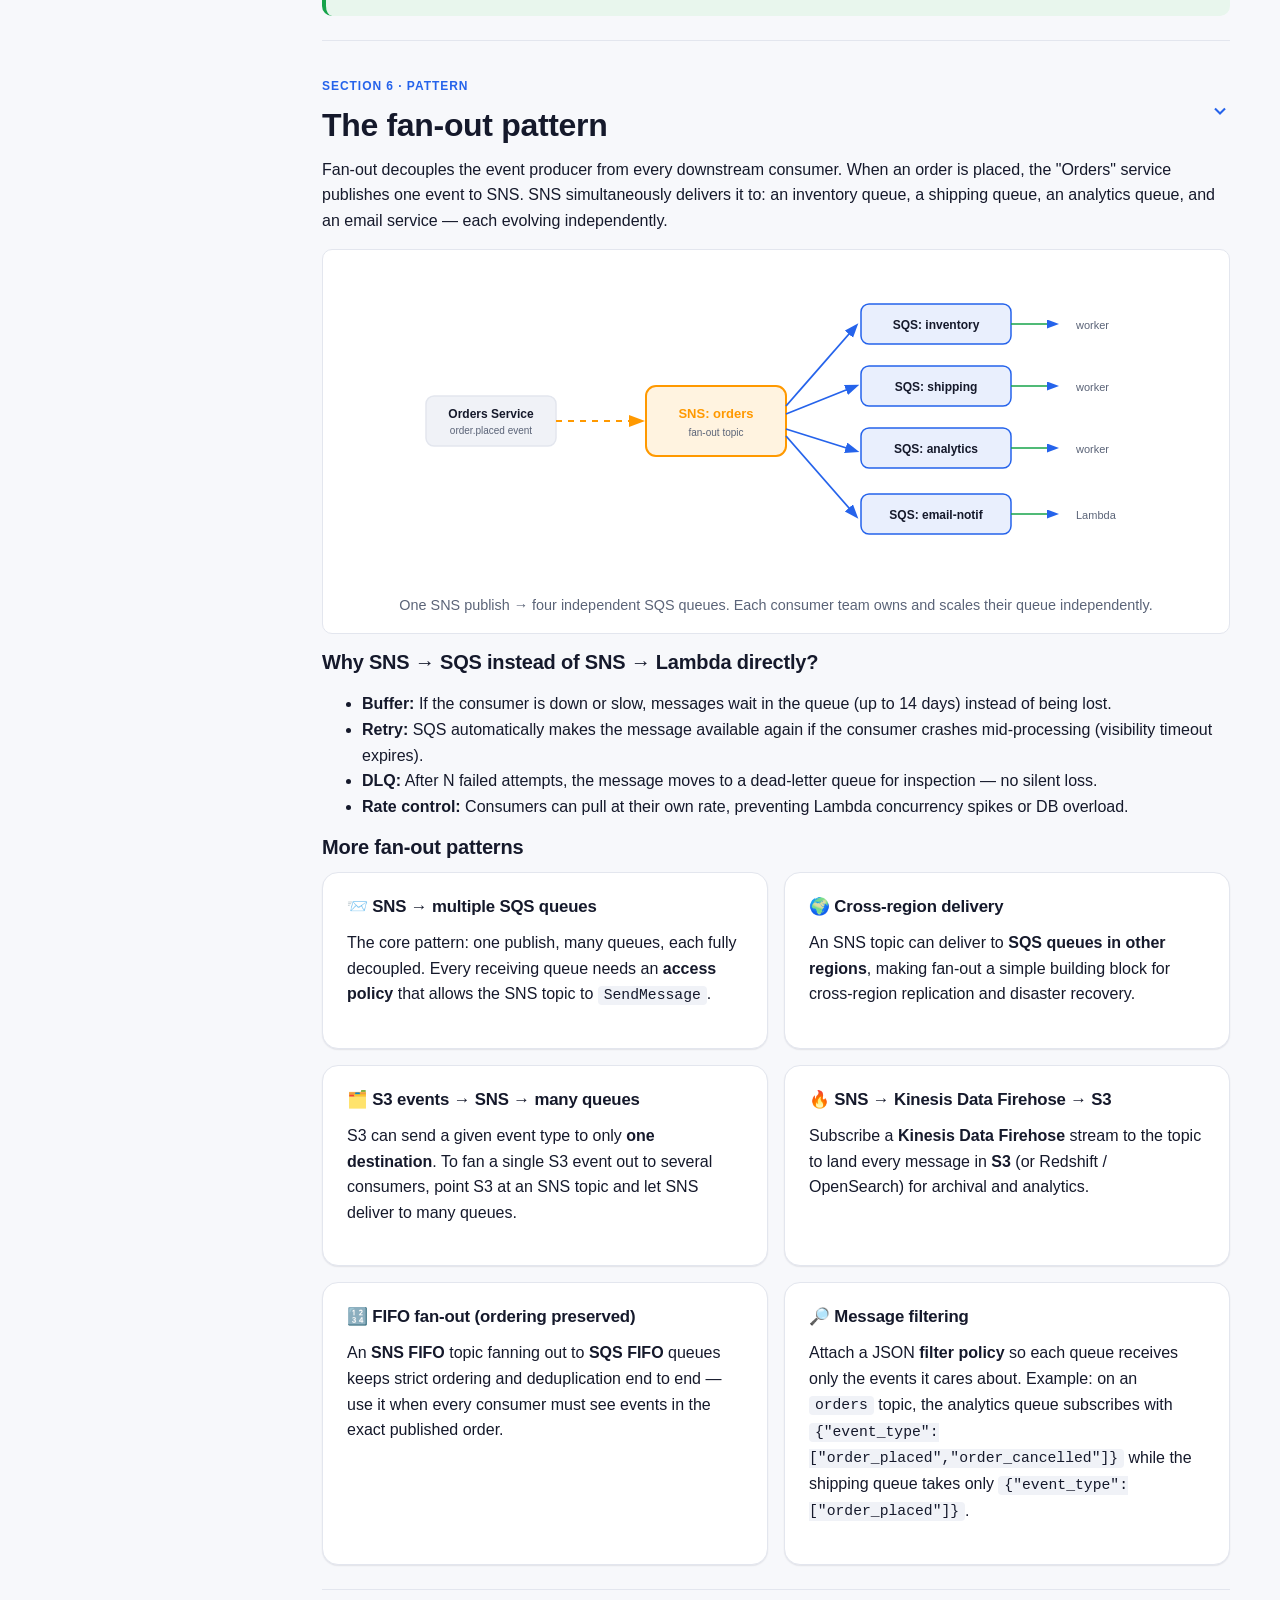
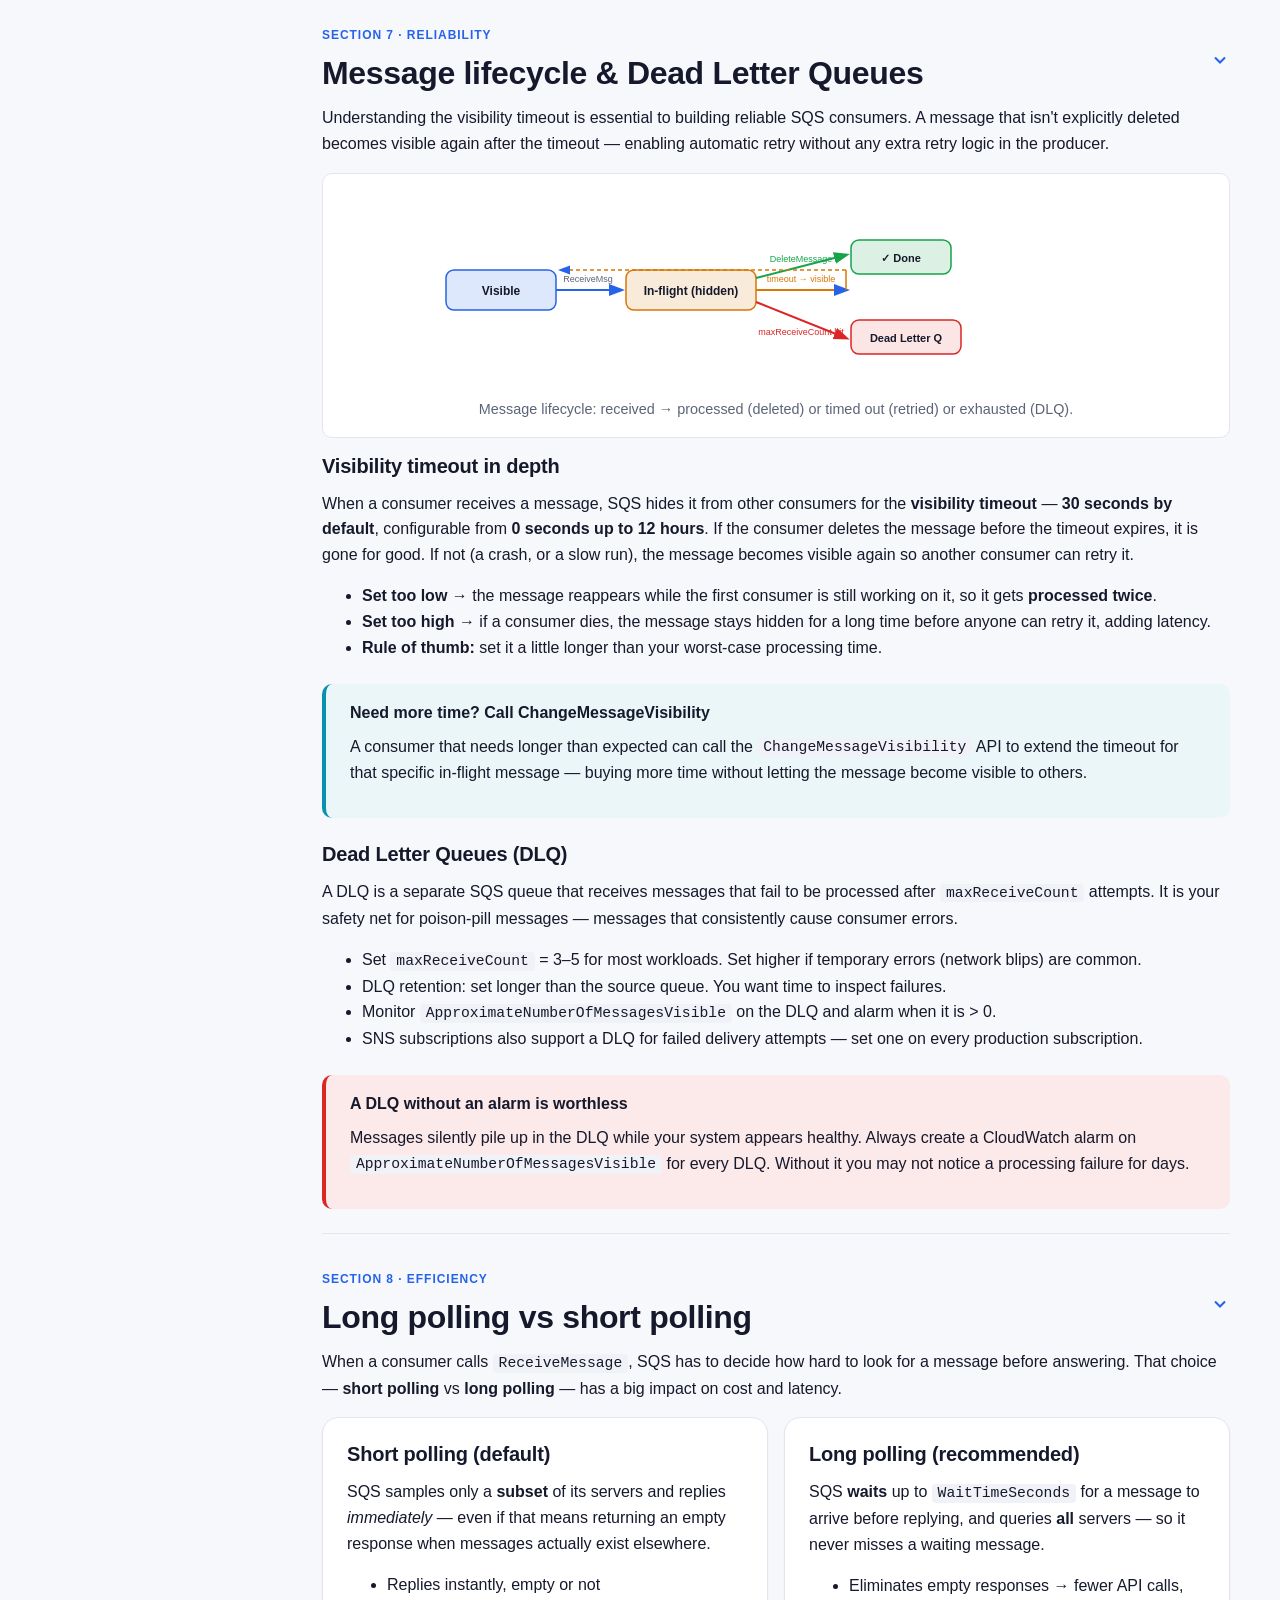
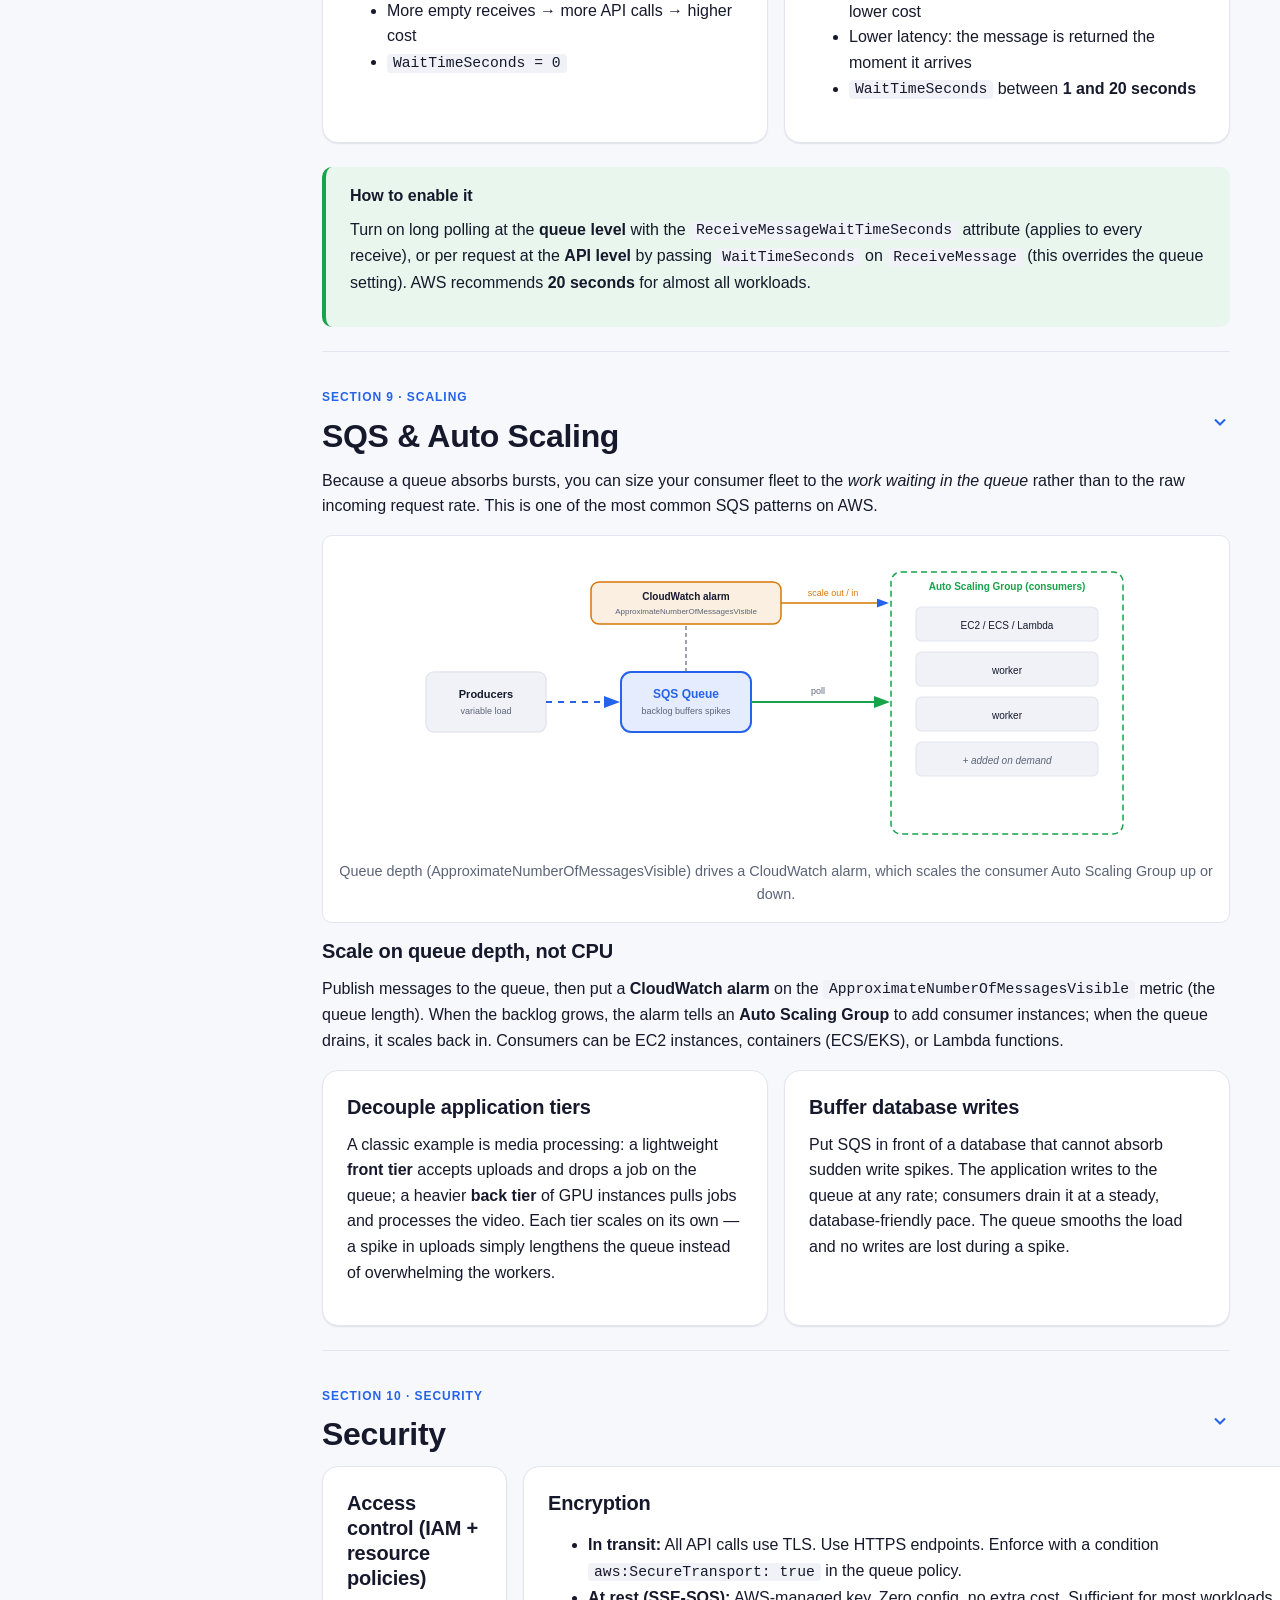
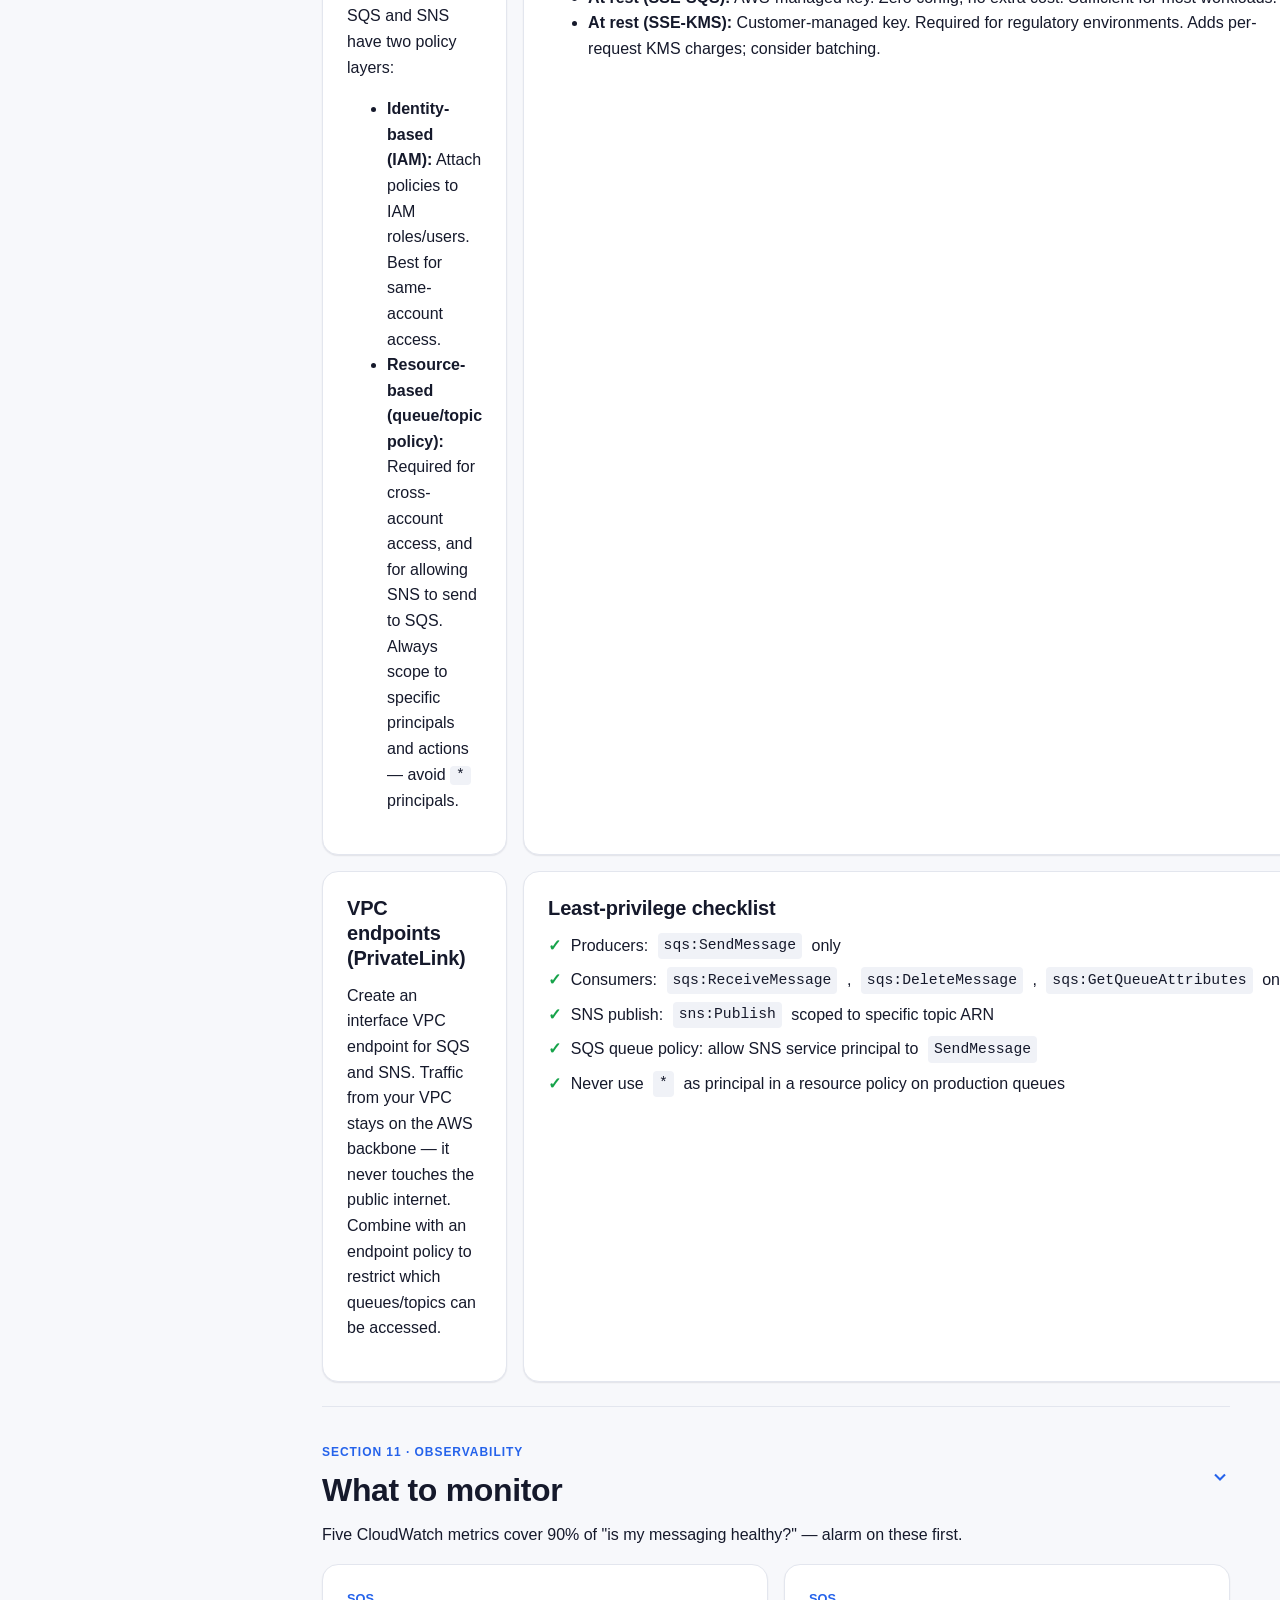
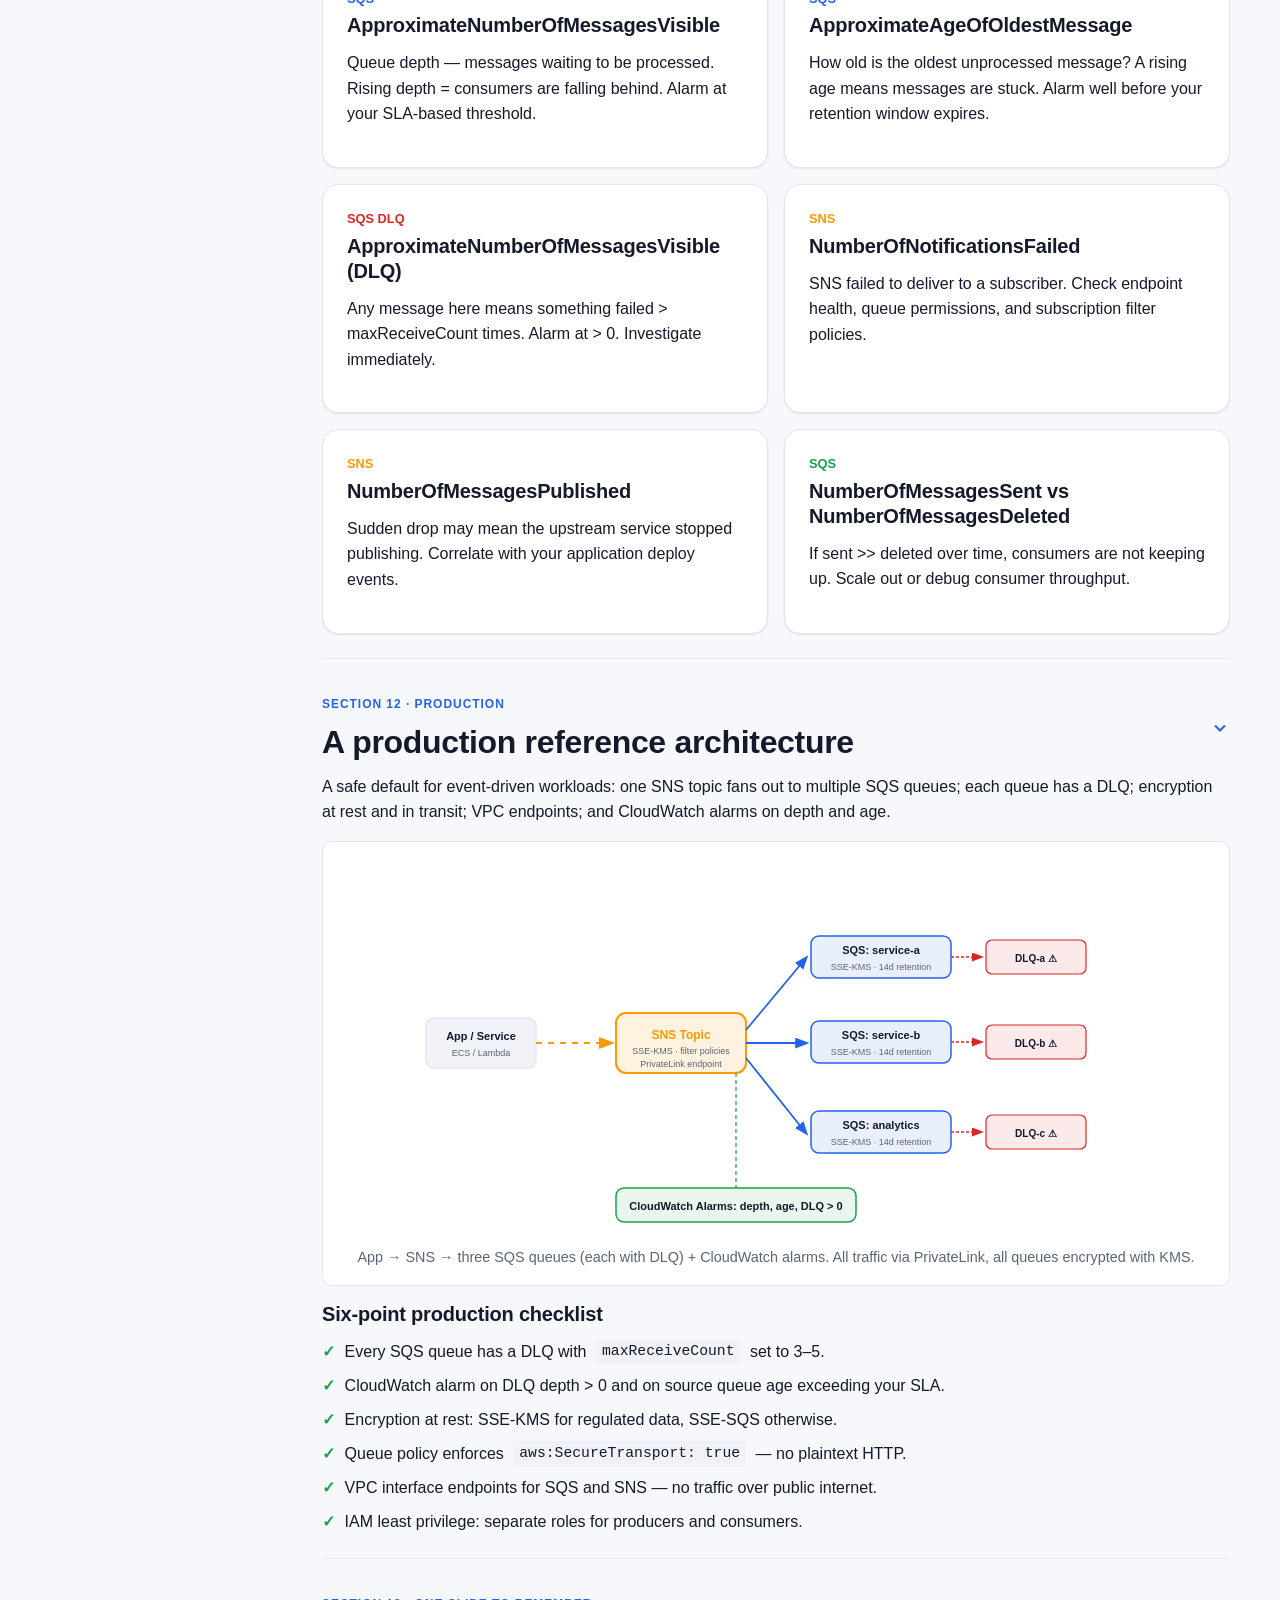
==== commit 919fae81: "Update SQS/SNS session with missing concepts from transcript - Added detailed attribute explanations" ====
--- a/sessions/aws-sqs-sns-deep-dive/index.html
+++ b/sessions/aws-sqs-sns-deep-dive/index.html
@@ -4,7 +4,7 @@
   <meta charset="UTF-8" />
   <meta name="viewport" content="width=device-width, initial-scale=1" />
   <title>AWS SQS & SNS Deep Dive · AWS Upskill</title>
-  <meta name="description" content="A practical tour of Amazon SQS and SNS: decoupling, fan-out, DLQs, FIFO ordering, security, and a Terraform reference." />
+  <meta name="description" content="A practical tour of Amazon SQS and SNS: decoupling, fan-out, DLQs, FIFO ordering, security, and a production reference architecture." />
   <meta name="color-scheme" content="light dark" />
   <link rel="stylesheet" href="../../assets/css/shared.css" />
   <link rel="stylesheet" href="./styles.css" />
@@ -44,10 +44,9 @@
         <span class="tag">SQS</span>
         <span class="tag">SNS</span>
         <span class="tag">Messaging</span>
-        <span class="tag">Terraform</span>
-        &nbsp;·&nbsp; Intermediate &nbsp;·&nbsp; ~35 min &nbsp;·&nbsp; Updated 2026-06-21
+        &nbsp;·&nbsp; Intermediate &nbsp;·&nbsp; ~30 min &nbsp;·&nbsp; Updated 2026-06-21
       </div>
-      <p>New to message queues? Start here. This is a plain-English guide to two AWS services that let the different parts of an app talk to each other <em>without waiting on one another</em>: <strong>Amazon SQS</strong> (a queue that holds work until someone is ready for it) and <strong>Amazon SNS</strong> (a broadcaster that sends one message to many listeners at once). We begin with a simple analogy, then build up to real patterns, reliability, security, and a Terraform recipe you can copy.</p>
+      <p>New to message queues? Start here. This is a plain-English guide to two AWS services that let the different parts of an app talk to each other <em>without waiting on one another</em>: <strong>Amazon SQS</strong> (a queue that holds work until someone is ready for it) and <strong>Amazon SNS</strong> (a broadcaster that sends one message to many listeners at once). We begin with a simple analogy, then build up to real patterns, reliability, security, and a production reference architecture.</p>
     </div>
 
     <div class="container">
@@ -68,10 +67,11 @@
             <li><a href="#sqs-vs-sns">SQS vs SNS</a></li>
             <li><a href="#fan-out">Fan-out Pattern</a></li>
             <li><a href="#message-lifecycle">Message Lifecycle &amp; DLQ</a></li>
+            <li><a href="#long-polling">Long vs Short Polling</a></li>
+            <li><a href="#sqs-scaling">SQS &amp; Auto Scaling</a></li>
             <li><a href="#security">Security</a></li>
             <li><a href="#monitoring">Monitoring</a></li>
             <li><a href="#reference-architecture">Reference Architecture</a></li>
-            <li><a href="#terraform">Terraform Example</a></li>
             <li><a href="#mental-model">Mental Model</a></li>
             <li><a href="#common-mistakes">Common Mistakes</a></li>
             <li><a href="#references">References</a></li>
@@ -192,7 +192,33 @@
                 </div>
                 <svg class="section__chevron" width="20" height="20" viewBox="0 0 24 24" fill="none" stroke="currentColor" stroke-width="2.5" aria-hidden="true"><polyline points="9 18 15 12 9 6"/></svg>
               </summary>
-              <p>Amazon SQS is a <strong>pull-based</strong>, fully managed message queue. Producers send messages to a queue URL; consumers poll the queue using <code>ReceiveMessage</code>, process the message, and delete it. AWS manages replication, scaling, and durability behind the scenes.</p>
+              <p>Amazon SQS is a <strong>pull-based</strong>, fully managed message queue — and the <strong>oldest service on AWS</strong> (over a decade old, so its behaviour is rock-solid and well understood). Producers send messages to a queue URL with the <code>SendMessage</code> API; consumers poll the queue using <code>ReceiveMessage</code>, process the message, and delete it. AWS manages replication, scaling, and durability behind the scenes.</p>
+              <div class="callout">
+                <p class="callout__title">Exam cue: "decoupling" → think SQS</p>
+                <p>SQS exists to <strong>decouple applications</strong>. Any time you see "application decoupling," a sudden load spike, timeouts, or "make sure no requests are lost," SQS is almost always the answer.</p>
+              </div>
+
+              <h3>What makes SQS special</h3>
+              <div class="grid-2">
+                <div class="card">
+                  <h4 style="margin-top:0;">♾️ Unlimited throughput &amp; messages</h4>
+                  <p>Standard queues have <strong>no limit</strong> on the number of messages per second you can send, and <strong>no limit</strong> on how many messages the queue can hold. It scales automatically with your load.</p>
+                </div>
+                <div class="card">
+                  <h4 style="margin-top:0;">⚡ Low latency</h4>
+                  <p>Both publishing and receiving are fast — typically <strong>under 10 milliseconds</strong>. SQS is built for high-volume, high-velocity workloads.</p>
+                </div>
+                <div class="card">
+                  <h4 style="margin-top:0;">⏳ Short-lived messages</h4>
+                  <p>A message lives in the queue for <strong>4 days by default</strong>, up to a maximum of <strong>14 days</strong>. It must be received and deleted within that window or it is lost.</p>
+                </div>
+                <div class="card">
+                  <h4 style="margin-top:0;">🔁 At-least-once delivery</h4>
+                  <p>Standard queues guarantee delivery but a message may occasionally arrive <strong>twice</strong>, and ordering is <strong>best-effort</strong>. Design consumers to be idempotent. (FIFO queues fix both — see Section 3.)</p>
+                </div>
+              </div>
+
+              <p>Before going deeper, it helps to know the handful of settings that define how a queue behaves. Each one is a knob you tune per queue; the table below lists them, and the breakdown that follows explains what each really means and how to choose a value.</p>
 
               <figure class="figure">
                 <svg viewBox="0 0 700 220" xmlns="http://www.w3.org/2000/svg" role="img" aria-label="SQS architecture diagram" style="max-width:700px;margin:0 auto;">
@@ -240,6 +266,69 @@
                   </tbody>
                 </table>
               </div>
+
+              <h3>Each attribute in detail</h3>
+              <div class="accordion">
+                <details open>
+                  <summary>Message size — up to 256 KB</summary>
+                  <div class="accordion__body">
+                    <p>A single SQS message (body plus all attributes) can be at most <strong>256 KB</strong>. SQS is built for small instructions — "process order 1234", "resize this image" — not for shipping the data itself. If your payload is larger, store the object in S3 and put only the S3 key in the message; the <strong>SQS Extended Client</strong> library does this for you automatically and transparently handles payloads up to 2 GB. Keeping messages small also keeps cost down, because SQS bills in 64 KB chunks: a 200 KB message counts as four requests, not one.</p>
+                  </div>
+                </details>
+                <details>
+                  <summary>Retention period — 1 minute to 14 days (default 4 days)</summary>
+                  <div class="accordion__body">
+                    <p>How long a message survives in the queue if nobody successfully processes and deletes it. Once the timer expires, SQS drops the message automatically. The default of 4 days gives you a comfortable window to recover from an outage — if your consumers are down over a long weekend, the work is still waiting when they come back. Set it longer (up to 14 days) for low-volume queues where losing a message is costly; set it shorter for high-volume, time-sensitive data that is worthless if it isn't handled within minutes.</p>
+                  </div>
+                </details>
+                <details>
+                  <summary>Visibility timeout — 0 s to 12 hours (default 30 s)</summary>
+                  <div class="accordion__body">
+                    <p>When a consumer receives a message, SQS doesn't delete it — it <em>hides</em> it from other consumers for the duration of the visibility timeout. This stops two workers from processing the same message at once. The consumer must finish its work and call <code>DeleteMessage</code> before the timer runs out; if it crashes or is too slow, the message reappears and another consumer picks it up. <strong>Rule of thumb:</strong> set the visibility timeout slightly higher than your worst-case processing time (e.g. ≥ your Lambda or container task timeout). Too short and you get duplicate processing; too long and a genuinely failed message takes ages to retry.</p>
+                  </div>
+                </details>
+                <details>
+                  <summary>In-flight messages — 120,000 (Standard) / 20,000 (FIFO)</summary>
+                  <div class="accordion__body">
+                    <p>An "in-flight" message is one that has been received by a consumer but not yet deleted or returned to the queue (i.e. it is inside its visibility timeout). This is a hard quota on concurrency. If you hit the limit, <code>ReceiveMessage</code> returns an error and you must drain the backlog before receiving more. In practice you only approach this ceiling if consumers are far too slow or the visibility timeout is set far too high, so it doubles as a useful signal that something is wrong with throughput.</p>
+                  </div>
+                </details>
+                <details>
+                  <summary>Delivery guarantee — at-least-once (Standard) / exactly-once (FIFO)</summary>
+                  <div class="accordion__body">
+                    <p>Standard queues guarantee <strong>at-least-once</strong> delivery: every message arrives, but occasionally a message may be delivered more than once (a side effect of the distributed, highly available design). Your consumers must therefore be <strong>idempotent</strong> — safe to run twice for the same message, for example by recording a processed message ID and skipping repeats. FIFO queues guarantee <strong>exactly-once</strong> processing within a deduplication window and preserve strict ordering, at the cost of lower throughput. Pick Standard unless you genuinely need ordering or de-duplication.</p>
+                  </div>
+                </details>
+                <details>
+                  <summary>Long polling wait — up to 20 s</summary>
+                  <div class="accordion__body">
+                    <p>With <strong>short polling</strong> (wait = 0), SQS replies immediately even when the queue is empty, so a busy poll loop fires constant empty receives — each one a billable request. <strong>Long polling</strong> tells SQS to hold the connection open for up to 20 seconds and return as soon as any message arrives. This slashes empty responses, lowers cost, and reduces latency. Almost always set <code>ReceiveMessageWaitTimeSeconds</code> to 20; there is rarely a good reason not to.</p>
+                  </div>
+                </details>
+              </div>
+
+              <h3 id="consumers">Consumers — who reads the queue, and how</h3>
+              <p>A queue is only half the story. A <strong>consumer</strong> is any process that <em>reads</em> messages from the queue, does the work they describe, and then deletes them. Producers don't know or care who the consumers are; they simply drop messages in. This is what makes the two sides independent — you can change, scale, or restart consumers without touching the producers at all.</p>
+              <p>What can be a consumer? Anything that can call the SQS API: an <strong>AWS Lambda function</strong> (the most common choice — Lambda polls the queue for you via an event source mapping), a container or process running on <strong>ECS / EKS / EC2</strong>, or even a script on a server. AWS does not push messages to consumers; consumers <strong>pull</strong> them.</p>
+
+              <h4>The receive → process → delete cycle</h4>
+              <p>Every consumer follows the same three-step loop, and understanding it is the key to using SQS correctly:</p>
+              <ol>
+                <li><strong>Receive</strong> — the consumer calls <code>ReceiveMessage</code> and gets one or more messages (up to 10 at a time). At this moment SQS starts the <em>visibility timeout</em> and hides those messages from everyone else.</li>
+                <li><strong>Process</strong> — the consumer does the actual work: charge a card, send an email, resize an image. The message is still in the queue, just invisible.</li>
+                <li><strong>Delete</strong> — <em>only after</em> the work succeeds, the consumer calls <code>DeleteMessage</code>. This is the step beginners forget. If you never delete, the message reappears after the visibility timeout and gets processed again forever.</li>
+              </ol>
+              <div class="callout callout--warn">
+                <p class="callout__title">Delete means "done," not "received"</p>
+                <p>SQS deliberately does not auto-delete on receive. If a consumer crashes mid-work, the message simply becomes visible again and another consumer retries it — nothing is lost. The flip side: <strong>delete only after success</strong>, never before, or you'll throw away work that failed.</p>
+              </div>
+
+              <h4>Competing consumers — scaling out</h4>
+              <p>You can run <strong>many identical consumers against the same queue</strong>. SQS hands each message to whichever consumer asks for it next, so the queue automatically spreads load across all of them — this is the <strong>competing consumers</strong> pattern. Need to clear a backlog faster? Add more consumers. Traffic quiet? Scale them down to zero. Because each message goes to exactly one consumer, the work is divided, not duplicated, and you get horizontal scaling for free.</p>
+              <p>A natural pairing is <strong>auto-scaling on queue depth</strong>: watch the <code>ApproximateNumberOfMessagesVisible</code> metric and add consumers when the backlog grows, remove them when it drains. (Section 9 covers exactly which metrics to alarm on.)</p>
+
+              <h4>What happens when a consumer keeps failing?</h4>
+              <p>If a message can't be processed — bad data, a downstream bug — the consumer won't delete it, so it returns to the queue and is retried. To stop a "poison" message from looping forever, attach a <strong>Dead Letter Queue (DLQ)</strong>: after a set number of failed attempts (<code>maxReceiveCount</code>), SQS moves the message to the DLQ so the rest of the queue keeps flowing and you can inspect the failure later. Section 7 covers the lifecycle and DLQs in depth.</p>
             </details>
           </section>
 
@@ -279,13 +368,18 @@
                   <ul>
                     <li><strong>Throughput:</strong> Up to 3,000 msg/s with batching; 300 msg/s without. High-throughput FIFO mode: up to 70,000 msg/s.</li>
                     <li><strong>Ordering:</strong> Strict FIFO within each <code>MessageGroupId</code>. Different groups process in parallel.</li>
-                    <li><strong>Delivery:</strong> Exactly-once within the 5-minute deduplication window. Duplicate messages (same <code>MessageDeduplicationId</code>) are rejected.</li>
+                    <li><strong>Delivery (exactly-once send):</strong> Duplicates are removed <em>at the queue level</em> within a <strong>5-minute</strong> deduplication window.</li>
                     <li><strong>Name suffix:</strong> Queue name <em>must</em> end in <code>.fifo</code>.</li>
                     <li><strong>Use case:</strong> Payment processing, order workflows, event sourcing where replay order is critical.</li>
                   </ul>
                   <div class="callout callout--ok">
                     <p class="callout__title">Message Group ID = unit of ordering</p>
                     <p>Messages with the same <code>MessageGroupId</code> are processed one at a time, in order. Use a user ID, order ID, or any natural partition key. Different groups run in parallel — no head-of-line blocking across groups.</p>
+                  </div>
+                  <div class="callout">
+                    <p class="callout__title">Two ways to deduplicate</p>
+                    <p><strong>1. Deduplication ID:</strong> you attach a <code>MessageDeduplicationId</code> to each message. If SQS sees the same ID twice within 5 minutes, the duplicate is discarded.<br>
+                    <strong>2. Content-based deduplication:</strong> enable this setting and SQS computes a SHA-256 hash of the message body for you — no need to supply an ID. Identical bodies sent within 5 minutes are deduplicated automatically.</p>
                   </div>
                 </div>
                 <div class="tabs__panel" data-panel="compare" role="tabpanel" hidden>
@@ -374,6 +468,21 @@
               <div class="callout">
                 <p class="callout__title">Message Filtering</p>
                 <p>Subscribers can attach a <strong>filter policy</strong> (JSON) that tells SNS to deliver only messages whose attributes match the policy. This lets a single topic serve multiple consumer types without each consumer receiving every message. Example: an "order-events" topic filters to send <code>status=SHIPPED</code> events only to the logistics queue.</p>
+              </div>
+
+              <h3>How publishers send to SNS</h3>
+              <p>There are two publishing styles:</p>
+              <ul>
+                <li><strong>Topic publish (most common):</strong> using the SDK you <code>CreateTopic</code>, register subscribers with <code>Subscribe</code>, then <code>Publish</code> a message to the topic ARN. SNS fans it out to every subscriber.</li>
+                <li><strong>Direct publish (mobile push):</strong> used to push to mobile app endpoints. You register the device against a platform application, then publish directly to the endpoint. SNS talks to the platform push service — <strong>FCM/GCM</strong> (Android), <strong>APNS</strong> (Apple), and <strong>ADM</strong> (Amazon).</li>
+              </ul>
+
+              <h3>SNS receives from many AWS services</h3>
+              <p>Many AWS services publish to SNS out of the box, which makes it a natural notification hub: <strong>CloudWatch alarms</strong>, <strong>Auto Scaling</strong> lifecycle events, <strong>Amazon S3</strong> bucket events, <strong>RDS</strong> events, <strong>AWS Budgets</strong>, <strong>Lambda</strong>, <strong>DynamoDB</strong>, and <strong>CloudFormation</strong> — among others.</p>
+
+              <div class="callout">
+                <p class="callout__title">Scale &amp; limits</p>
+                <p>A single topic supports up to <strong>12,500,000 subscriptions</strong>, and you can create up to <strong>100,000 topics</strong> per account — more than enough to fan one event out to a very large audience.</p>
               </div>
             </details>
           </section>
@@ -470,6 +579,34 @@
                 <li><strong>DLQ:</strong> After N failed attempts, the message moves to a dead-letter queue for inspection — no silent loss.</li>
                 <li><strong>Rate control:</strong> Consumers can pull at their own rate, preventing Lambda concurrency spikes or DB overload.</li>
               </ul>
+
+              <h3>More fan-out patterns</h3>
+              <div class="grid-2">
+                <div class="card">
+                  <h4 style="margin-top:0;">📨 SNS → multiple SQS queues</h4>
+                  <p>The core pattern: one publish, many queues, each fully decoupled. Every receiving queue needs an <strong>access policy</strong> that allows the SNS topic to <code>SendMessage</code>.</p>
+                </div>
+                <div class="card">
+                  <h4 style="margin-top:0;">🌍 Cross-region delivery</h4>
+                  <p>An SNS topic can deliver to <strong>SQS queues in other regions</strong>, making fan-out a simple building block for cross-region replication and disaster recovery.</p>
+                </div>
+                <div class="card">
+                  <h4 style="margin-top:0;">🗂️ S3 events → SNS → many queues</h4>
+                  <p>S3 can send a given event type to only <strong>one destination</strong>. To fan a single S3 event out to several consumers, point S3 at an SNS topic and let SNS deliver to many queues.</p>
+                </div>
+                <div class="card">
+                  <h4 style="margin-top:0;">🔥 SNS → Kinesis Data Firehose → S3</h4>
+                  <p>Subscribe a <strong>Kinesis Data Firehose</strong> stream to the topic to land every message in <strong>S3</strong> (or Redshift / OpenSearch) for archival and analytics.</p>
+                </div>
+                <div class="card">
+                  <h4 style="margin-top:0;">🔢 FIFO fan-out (ordering preserved)</h4>
+                  <p>An <strong>SNS FIFO</strong> topic fanning out to <strong>SQS FIFO</strong> queues keeps strict ordering and deduplication end to end — use it when every consumer must see events in the exact published order.</p>
+                </div>
+                <div class="card">
+                  <h4 style="margin-top:0;">🔎 Message filtering</h4>
+                  <p>Attach a JSON <strong>filter policy</strong> so each queue receives only the events it cares about. Example: on an <code>orders</code> topic, the analytics queue subscribes with <code>{"event_type":["order_placed","order_cancelled"]}</code> while the shipping queue takes only <code>{"event_type":["order_placed"]}</code>.</p>
+                </div>
+              </div>
             </details>
           </section>
 
@@ -518,6 +655,18 @@
                 <figcaption>Message lifecycle: received → processed (deleted) or timed out (retried) or exhausted (DLQ).</figcaption>
               </figure>
 
+              <h3>Visibility timeout in depth</h3>
+              <p>When a consumer receives a message, SQS hides it from other consumers for the <strong>visibility timeout</strong> — <strong>30 seconds by default</strong>, configurable from <strong>0 seconds up to 12 hours</strong>. If the consumer deletes the message before the timeout expires, it is gone for good. If not (a crash, or a slow run), the message becomes visible again so another consumer can retry it.</p>
+              <ul>
+                <li><strong>Set too low</strong> → the message reappears while the first consumer is still working on it, so it gets <strong>processed twice</strong>.</li>
+                <li><strong>Set too high</strong> → if a consumer dies, the message stays hidden for a long time before anyone can retry it, adding latency.</li>
+                <li><strong>Rule of thumb:</strong> set it a little longer than your worst-case processing time.</li>
+              </ul>
+              <div class="callout">
+                <p class="callout__title">Need more time? Call ChangeMessageVisibility</p>
+                <p>A consumer that needs longer than expected can call the <code>ChangeMessageVisibility</code> API to extend the timeout for that specific in-flight message — buying more time without letting the message become visible to others.</p>
+              </div>
+
               <h3>Dead Letter Queues (DLQ)</h3>
               <p>A DLQ is a separate SQS queue that receives messages that fail to be processed after <code>maxReceiveCount</code> attempts. It is your safety net for poison-pill messages — messages that consistently cause consumer errors.</p>
               <ul>
@@ -534,11 +683,114 @@
           </section>
 
           <!-- Section 8 -->
+          <section class="section" id="long-polling">
+            <details class="section__collapse" open>
+              <summary>
+                <div class="section__heading">
+                  <span class="section__eyebrow">Section 8 · Efficiency</span>
+                  <h2>Long polling vs short polling</h2>
+                </div>
+                <svg class="section__chevron" width="20" height="20" viewBox="0 0 24 24" fill="none" stroke="currentColor" stroke-width="2.5" aria-hidden="true"><polyline points="9 18 15 12 9 6"/></svg>
+              </summary>
+              <p>When a consumer calls <code>ReceiveMessage</code>, SQS has to decide how hard to look for a message before answering. That choice — <strong>short polling</strong> vs <strong>long polling</strong> — has a big impact on cost and latency.</p>
+
+              <div class="grid-2">
+                <div class="card">
+                  <h3 style="margin-top:0;">Short polling (default)</h3>
+                  <p>SQS samples only a <strong>subset</strong> of its servers and replies <em>immediately</em> — even if that means returning an empty response when messages actually exist elsewhere.</p>
+                  <ul>
+                    <li>Replies instantly, empty or not</li>
+                    <li>More empty receives → more API calls → higher cost</li>
+                    <li><code>WaitTimeSeconds = 0</code></li>
+                  </ul>
+                </div>
+                <div class="card">
+                  <h3 style="margin-top:0;">Long polling (recommended)</h3>
+                  <p>SQS <strong>waits</strong> up to <code>WaitTimeSeconds</code> for a message to arrive before replying, and queries <strong>all</strong> servers — so it never misses a waiting message.</p>
+                  <ul>
+                    <li>Eliminates empty responses → fewer API calls, lower cost</li>
+                    <li>Lower latency: the message is returned the moment it arrives</li>
+                    <li><code>WaitTimeSeconds</code> between <strong>1 and 20 seconds</strong></li>
+                  </ul>
+                </div>
+              </div>
+
+              <div class="callout callout--ok">
+                <p class="callout__title">How to enable it</p>
+                <p>Turn on long polling at the <strong>queue level</strong> with the <code>ReceiveMessageWaitTimeSeconds</code> attribute (applies to every receive), or per request at the <strong>API level</strong> by passing <code>WaitTimeSeconds</code> on <code>ReceiveMessage</code> (this overrides the queue setting). AWS recommends <strong>20 seconds</strong> for almost all workloads.</p>
+              </div>
+            </details>
+          </section>
+
+          <!-- Section 9 -->
+          <section class="section" id="sqs-scaling">
+            <details class="section__collapse" open>
+              <summary>
+                <div class="section__heading">
+                  <span class="section__eyebrow">Section 9 · Scaling</span>
+                  <h2>SQS &amp; Auto Scaling</h2>
+                </div>
+                <svg class="section__chevron" width="20" height="20" viewBox="0 0 24 24" fill="none" stroke="currentColor" stroke-width="2.5" aria-hidden="true"><polyline points="9 18 15 12 9 6"/></svg>
+              </summary>
+              <p>Because a queue absorbs bursts, you can size your consumer fleet to the <em>work waiting in the queue</em> rather than to the raw incoming request rate. This is one of the most common SQS patterns on AWS.</p>
+
+              <figure class="figure">
+                <svg viewBox="0 0 720 300" xmlns="http://www.w3.org/2000/svg" role="img" aria-label="SQS-driven auto scaling" style="max-width:720px;margin:0 auto;">
+                  <defs>
+                    <marker id="arrS1" markerWidth="8" markerHeight="8" refX="6" refY="3" orient="auto"><path d="M0,0 L0,6 L8,3 z" fill="var(--color-primary)"/></marker>
+                    <marker id="arrS2" markerWidth="8" markerHeight="8" refX="6" refY="3" orient="auto"><path d="M0,0 L0,6 L8,3 z" fill="var(--color-success)"/></marker>
+                  </defs>
+                  <rect x="10" y="120" width="120" height="60" rx="8" fill="var(--color-surface-2)" stroke="var(--color-border)" stroke-width="1.5"/>
+                  <text x="70" y="146" text-anchor="middle" font-size="11" fill="var(--color-text)" font-weight="700">Producers</text>
+                  <text x="70" y="162" text-anchor="middle" font-size="9" fill="var(--color-text-muted)">variable load</text>
+                  <line x1="130" y1="150" x2="200" y2="150" stroke="var(--color-primary)" stroke-width="2" marker-end="url(#arrS1)" class="svg-flow"/>
+                  <rect x="205" y="120" width="130" height="60" rx="10" fill="color-mix(in srgb,var(--color-primary) 12%,var(--color-surface))" stroke="var(--color-primary)" stroke-width="2"/>
+                  <text x="270" y="146" text-anchor="middle" font-size="12" fill="var(--color-primary)" font-weight="700">SQS Queue</text>
+                  <text x="270" y="162" text-anchor="middle" font-size="9" fill="var(--color-text-muted)">backlog buffers spikes</text>
+                  <line x1="270" y1="120" x2="270" y2="72" stroke="var(--color-text-muted)" stroke-width="1.2" stroke-dasharray="4 3"/>
+                  <rect x="175" y="30" width="190" height="42" rx="8" fill="color-mix(in srgb,var(--color-warning) 12%,var(--color-surface))" stroke="var(--color-warning)" stroke-width="1.5"/>
+                  <text x="270" y="48" text-anchor="middle" font-size="10" fill="var(--color-text)" font-weight="600">CloudWatch alarm</text>
+                  <text x="270" y="62" text-anchor="middle" font-size="8" fill="var(--color-text-muted)">ApproximateNumberOfMessagesVisible</text>
+                  <line x1="365" y1="51" x2="470" y2="51" stroke="var(--color-warning)" stroke-width="1.5" marker-end="url(#arrS1)"/>
+                  <text x="417" y="44" text-anchor="middle" font-size="9" fill="var(--color-warning)">scale out / in</text>
+                  <line x1="335" y1="150" x2="470" y2="150" stroke="var(--color-success)" stroke-width="2" marker-end="url(#arrS2)"/>
+                  <text x="402" y="142" text-anchor="middle" font-size="9" fill="var(--color-text-muted)">poll</text>
+                  <rect x="475" y="20" width="232" height="262" rx="10" fill="none" stroke="var(--color-success)" stroke-width="1.5" stroke-dasharray="6 4"/>
+                  <text x="591" y="38" text-anchor="middle" font-size="10" fill="var(--color-success)" font-weight="700">Auto Scaling Group (consumers)</text>
+                  <rect x="500" y="55" width="182" height="34" rx="6" fill="var(--color-surface-2)" stroke="var(--color-border)" stroke-width="1.2"/>
+                  <text x="591" y="77" text-anchor="middle" font-size="10" fill="var(--color-text)">EC2 / ECS / Lambda</text>
+                  <rect x="500" y="100" width="182" height="34" rx="6" fill="var(--color-surface-2)" stroke="var(--color-border)" stroke-width="1.2"/>
+                  <text x="591" y="122" text-anchor="middle" font-size="10" fill="var(--color-text)">worker</text>
+                  <rect x="500" y="145" width="182" height="34" rx="6" fill="var(--color-surface-2)" stroke="var(--color-border)" stroke-width="1.2"/>
+                  <text x="591" y="167" text-anchor="middle" font-size="10" fill="var(--color-text)">worker</text>
+                  <rect x="500" y="190" width="182" height="34" rx="6" fill="var(--color-surface-2)" stroke="var(--color-border)" stroke-width="1.2"/>
+                  <text x="591" y="212" text-anchor="middle" font-size="10" fill="var(--color-text-muted)" font-style="italic">+ added on demand</text>
+                </svg>
+                <figcaption>Queue depth (ApproximateNumberOfMessagesVisible) drives a CloudWatch alarm, which scales the consumer Auto Scaling Group up or down.</figcaption>
+              </figure>
+
+              <h3>Scale on queue depth, not CPU</h3>
+              <p>Publish messages to the queue, then put a <strong>CloudWatch alarm</strong> on the <code>ApproximateNumberOfMessagesVisible</code> metric (the queue length). When the backlog grows, the alarm tells an <strong>Auto Scaling Group</strong> to add consumer instances; when the queue drains, it scales back in. Consumers can be EC2 instances, containers (ECS/EKS), or Lambda functions.</p>
+
+              <div class="grid-2">
+                <div class="card">
+                  <h3 style="margin-top:0;">Decouple application tiers</h3>
+                  <p>A classic example is media processing: a lightweight <strong>front tier</strong> accepts uploads and drops a job on the queue; a heavier <strong>back tier</strong> of GPU instances pulls jobs and processes the video. Each tier scales on its own — a spike in uploads simply lengthens the queue instead of overwhelming the workers.</p>
+                </div>
+                <div class="card">
+                  <h3 style="margin-top:0;">Buffer database writes</h3>
+                  <p>Put SQS in front of a database that cannot absorb sudden write spikes. The application writes to the queue at any rate; consumers drain it at a steady, database-friendly pace. The queue smooths the load and no writes are lost during a spike.</p>
+                </div>
+              </div>
+            </details>
+          </section>
+
+          <!-- Section 10 -->
           <section class="section" id="security">
             <details class="section__collapse" open>
               <summary>
                 <div class="section__heading">
-                  <span class="section__eyebrow">Section 8 · Security</span>
+                  <span class="section__eyebrow">Section 10 · Security</span>
                   <h2>Security</h2>
                 </div>
                 <svg class="section__chevron" width="20" height="20" viewBox="0 0 24 24" fill="none" stroke="currentColor" stroke-width="2.5" aria-hidden="true"><polyline points="9 18 15 12 9 6"/></svg>
@@ -578,12 +830,12 @@
             </details>
           </section>
 
-          <!-- Section 9 -->
+          <!-- Section 11 -->
           <section class="section" id="monitoring">
             <details class="section__collapse" open>
               <summary>
                 <div class="section__heading">
-                  <span class="section__eyebrow">Section 9 · Observability</span>
+                  <span class="section__eyebrow">Section 11 · Observability</span>
                   <h2>What to monitor</h2>
                 </div>
                 <svg class="section__chevron" width="20" height="20" viewBox="0 0 24 24" fill="none" stroke="currentColor" stroke-width="2.5" aria-hidden="true"><polyline points="9 18 15 12 9 6"/></svg>
@@ -624,12 +876,12 @@
             </details>
           </section>
 
-          <!-- Section 10 -->
+          <!-- Section 12 -->
           <section class="section" id="reference-architecture">
             <details class="section__collapse" open>
               <summary>
                 <div class="section__heading">
-                  <span class="section__eyebrow">Section 10 · Production</span>
+                  <span class="section__eyebrow">Section 12 · Production</span>
                   <h2>A production reference architecture</h2>
                 </div>
                 <svg class="section__chevron" width="20" height="20" viewBox="0 0 24 24" fill="none" stroke="currentColor" stroke-width="2.5" aria-hidden="true"><polyline points="9 18 15 12 9 6"/></svg>
@@ -702,149 +954,12 @@
             </details>
           </section>
 
-          <!-- Section 11 -->
-          <section class="section" id="terraform">
-            <details class="section__collapse" open>
-              <summary>
-                <div class="section__heading">
-                  <span class="section__eyebrow">Section 11 · Code</span>
-                  <h2>Terraform: SNS topic + SQS queue + DLQ</h2>
-                </div>
-                <svg class="section__chevron" width="20" height="20" viewBox="0 0 24 24" fill="none" stroke="currentColor" stroke-width="2.5" aria-hidden="true"><polyline points="9 18 15 12 9 6"/></svg>
-              </summary>
-              <p>A complete, production-ready module: one SNS topic, one SQS consumer queue with DLQ, KMS encryption, and a queue policy that allows SNS to publish. Copy and adapt.</p>
-
-              <h4>SNS topic</h4>
-              <div class="code-block"><pre><code>resource "aws_sns_topic" "this" {
-  name              = "${var.name}-events"
-  kms_master_key_id = var.kms_key_id   # SSE-KMS; use "alias/aws/sns" for AWS-managed
-  tags              = var.tags
-}
-
-# Optional: FIFO topic (uncomment for strict ordering)
-# resource "aws_sns_topic" "this" {
-#   name                        = "${var.name}-events.fifo"
-#   fifo_topic                  = true
-#   content_based_deduplication = true
-#   kms_master_key_id           = var.kms_key_id
-#   tags                        = var.tags
-# }</code></pre></div>
-
-              <h4>Dead Letter Queue</h4>
-              <div class="code-block"><pre><code>resource "aws_sqs_queue" "dlq" {
-  name                      = "${var.name}-dlq"
-  kms_master_key_id         = var.kms_key_id
-  message_retention_seconds = 1209600   # 14 days — long enough to investigate
-  tags                      = var.tags
-}
-
-resource "aws_cloudwatch_metric_alarm" "dlq_not_empty" {
-  alarm_name          = "${var.name}-dlq-not-empty"
-  comparison_operator = "GreaterThanThreshold"
-  evaluation_periods  = 1
-  metric_name         = "ApproximateNumberOfMessagesVisible"
-  namespace           = "AWS/SQS"
-  period              = 60
-  statistic           = "Sum"
-  threshold           = 0
-  alarm_description   = "Messages in DLQ — processing failures detected"
-  dimensions = { QueueName = aws_sqs_queue.dlq.name }
-  alarm_actions = [var.alarm_sns_topic_arn]
-}</code></pre></div>
-
-              <h4>Main consumer queue</h4>
-              <div class="code-block"><pre><code>resource "aws_sqs_queue" "this" {
-  name                       = "${var.name}-queue"
-  kms_master_key_id          = var.kms_key_id
-  visibility_timeout_seconds = 300   # must be >= your Lambda/ECS task timeout
-  message_retention_seconds  = 1209600
-  receive_wait_time_seconds  = 20    # long polling — reduces empty receives &amp; cost
-
-  redrive_policy = jsonencode({
-    deadLetterTargetArn = aws_sqs_queue.dlq.arn
-    maxReceiveCount     = 5          # move to DLQ after 5 failed attempts
-  })
-  tags = var.tags
-}
-
-# Enforce HTTPS-only access
-resource "aws_sqs_queue_policy" "this" {
-  queue_url = aws_sqs_queue.this.id
-  policy    = jsonencode({
-    Version = "2012-10-17"
-    Statement = [
-      {
-        Sid       = "AllowSNS"
-        Effect    = "Allow"
-        Principal = { Service = "sns.amazonaws.com" }
-        Action    = "sqs:SendMessage"
-        Resource  = aws_sqs_queue.this.arn
-        Condition = { ArnEquals = { "aws:SourceArn" = aws_sns_topic.this.arn } }
-      },
-      {
-        Sid       = "DenyInsecure"
-        Effect    = "Deny"
-        Principal = "*"
-        Action    = "sqs:*"
-        Resource  = aws_sqs_queue.this.arn
-        Condition = { Bool = { "aws:SecureTransport" = "false" } }
-      }
-    ]
-  })
-}</code></pre></div>
-
-              <h4>SNS → SQS subscription</h4>
-              <div class="code-block"><pre><code>resource "aws_sns_topic_subscription" "sqs" {
-  topic_arn            = aws_sns_topic.this.arn
-  protocol             = "sqs"
-  endpoint             = aws_sqs_queue.this.arn
-  raw_message_delivery = true   # deliver the raw SNS payload; omit the SNS envelope JSON
-
-  # Optional: filter policy — only deliver messages with matching attributes
-  # filter_policy = jsonencode({ event_type = ["order.placed", "order.updated"] })
-
-  redrive_policy = jsonencode({
-    deadLetterTargetArn = aws_sqs_queue.dlq.arn
-  })
-}</code></pre></div>
-
-              <h4>CloudWatch alarm: queue depth</h4>
-              <div class="code-block"><pre><code>resource "aws_cloudwatch_metric_alarm" "queue_depth" {
-  alarm_name          = "${var.name}-queue-depth"
-  comparison_operator = "GreaterThanThreshold"
-  evaluation_periods  = 3
-  metric_name         = "ApproximateNumberOfMessagesVisible"
-  namespace           = "AWS/SQS"
-  period              = 60
-  statistic           = "Maximum"
-  threshold           = var.depth_alarm_threshold   # e.g. 1000
-  alarm_description   = "Queue depth exceeds threshold — consumers may be falling behind"
-  dimensions = { QueueName = aws_sqs_queue.this.name }
-  alarm_actions = [var.alarm_sns_topic_arn]
-}
-
-resource "aws_cloudwatch_metric_alarm" "message_age" {
-  alarm_name          = "${var.name}-oldest-message-age"
-  comparison_operator = "GreaterThanThreshold"
-  evaluation_periods  = 2
-  metric_name         = "ApproximateAgeOfOldestMessage"
-  namespace           = "AWS/SQS"
-  period              = 60
-  statistic           = "Maximum"
-  threshold           = var.age_alarm_seconds   # e.g. 3600 for 1 hour
-  alarm_description   = "Messages sitting too long — consumer throughput issue"
-  dimensions = { QueueName = aws_sqs_queue.this.name }
-  alarm_actions = [var.alarm_sns_topic_arn]
-}</code></pre></div>
-            </details>
-          </section>
-
-          <!-- Section 12 -->
+          <!-- Section 13 -->
           <section class="section" id="mental-model">
             <details class="section__collapse" open>
               <summary>
                 <div class="section__heading">
-                  <span class="section__eyebrow">Section 12 · One slide to remember</span>
+                  <span class="section__eyebrow">Section 13 · One slide to remember</span>
                   <h2>The four-card mental model</h2>
                 </div>
                 <svg class="section__chevron" width="20" height="20" viewBox="0 0 24 24" fill="none" stroke="currentColor" stroke-width="2.5" aria-hidden="true"><polyline points="9 18 15 12 9 6"/></svg>
@@ -875,12 +990,12 @@
             </details>
           </section>
 
-          <!-- Section 13 -->
+          <!-- Section 14 -->
           <section class="section" id="common-mistakes">
             <details class="section__collapse" open>
               <summary>
                 <div class="section__heading">
-                  <span class="section__eyebrow">Section 13 · Pitfalls</span>
+                  <span class="section__eyebrow">Section 14 · Pitfalls</span>
                   <h2>Common mistakes</h2>
                 </div>
                 <svg class="section__chevron" width="20" height="20" viewBox="0 0 24 24" fill="none" stroke="currentColor" stroke-width="2.5" aria-hidden="true"><polyline points="9 18 15 12 9 6"/></svg>
@@ -926,12 +1041,12 @@
             </details>
           </section>
 
-          <!-- Section 14 -->
+          <!-- Section 15 -->
           <section class="section" id="references">
             <details class="section__collapse" open>
               <summary>
                 <div class="section__heading">
-                  <span class="section__eyebrow">Section 14 · Read further</span>
+                  <span class="section__eyebrow">Section 15 · Read further</span>
                   <h2>References &amp; further reading</h2>
                 </div>
                 <svg class="section__chevron" width="20" height="20" viewBox="0 0 24 24" fill="none" stroke="currentColor" stroke-width="2.5" aria-hidden="true"><polyline points="9 18 15 12 9 6"/></svg>
@@ -947,8 +1062,6 @@
                 <li><a href="https://docs.aws.amazon.com/sns/latest/dg/sns-common-scenarios.html" rel="noopener" target="_blank">Common SNS scenarios</a> — fan-out, alerting, push to mobile, and event-driven architectures.</li>
                 <li><a href="https://aws.amazon.com/sqs/pricing/" rel="noopener" target="_blank">SQS pricing</a> — first 1M requests/month free; beyond that, Standard vs FIFO cost breakdown.</li>
                 <li><a href="https://aws.amazon.com/sns/pricing/" rel="noopener" target="_blank">SNS pricing</a> — per-request and per-delivery charges across subscriber types.</li>
-                <li><a href="https://registry.terraform.io/providers/hashicorp/aws/latest/docs/resources/sqs_queue" rel="noopener" target="_blank">Terraform aws_sqs_queue</a> — all arguments for the Terraform resource used in this session.</li>
-                <li><a href="https://registry.terraform.io/providers/hashicorp/aws/latest/docs/resources/sns_topic" rel="noopener" target="_blank">Terraform aws_sns_topic</a> — Terraform resource for SNS topic configuration.</li>
                 <li><a href="https://aws.amazon.com/blogs/compute/building-event-driven-architectures-with-amazon-sns-fifo/" rel="noopener" target="_blank">AWS Blog: Event-driven architectures with SNS FIFO</a> — end-to-end walkthrough of ordered fan-out.</li>
                 <li><a href="https://docs.aws.amazon.com/wellarchitected/latest/reliability-pillar/welcome.html" rel="noopener" target="_blank">AWS Well-Architected — Reliability Pillar</a> — broader resilience guidance that frames async messaging, retry, and circuit-breaker patterns.</li>
               </ul>
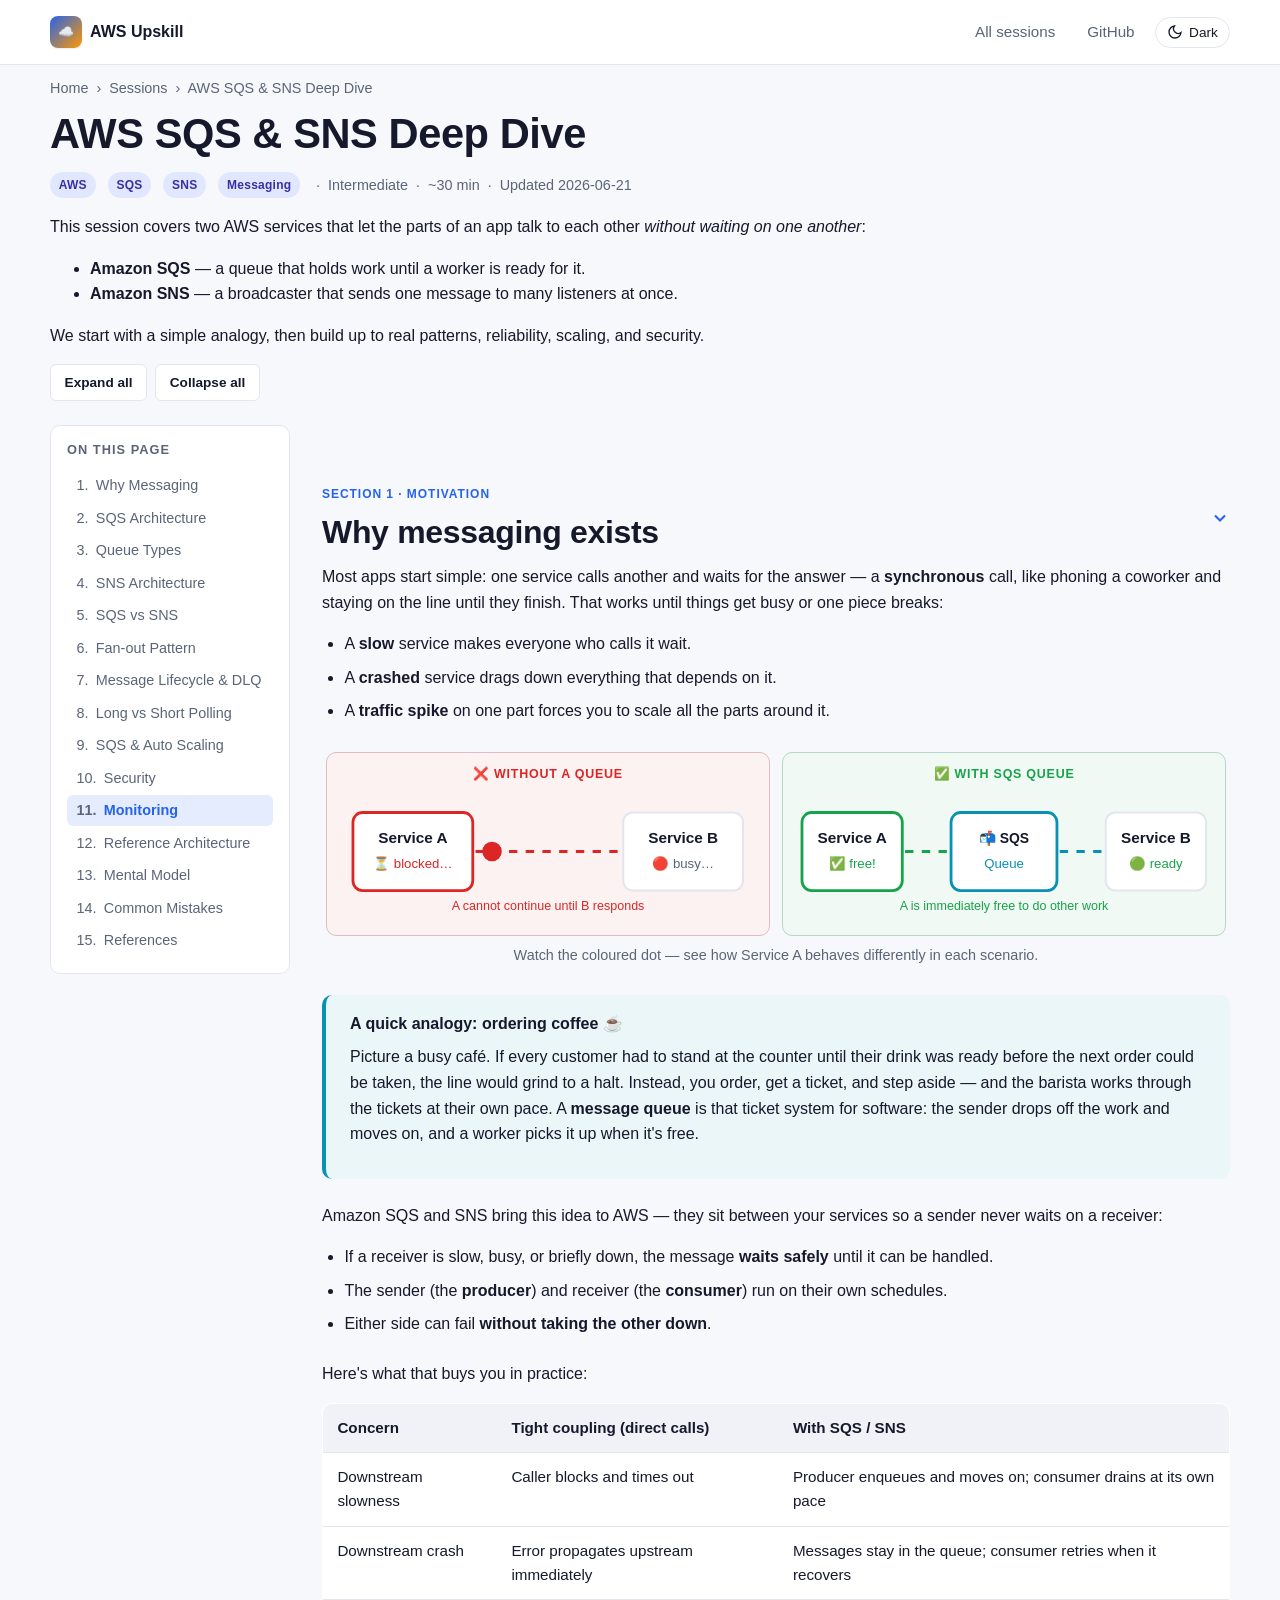
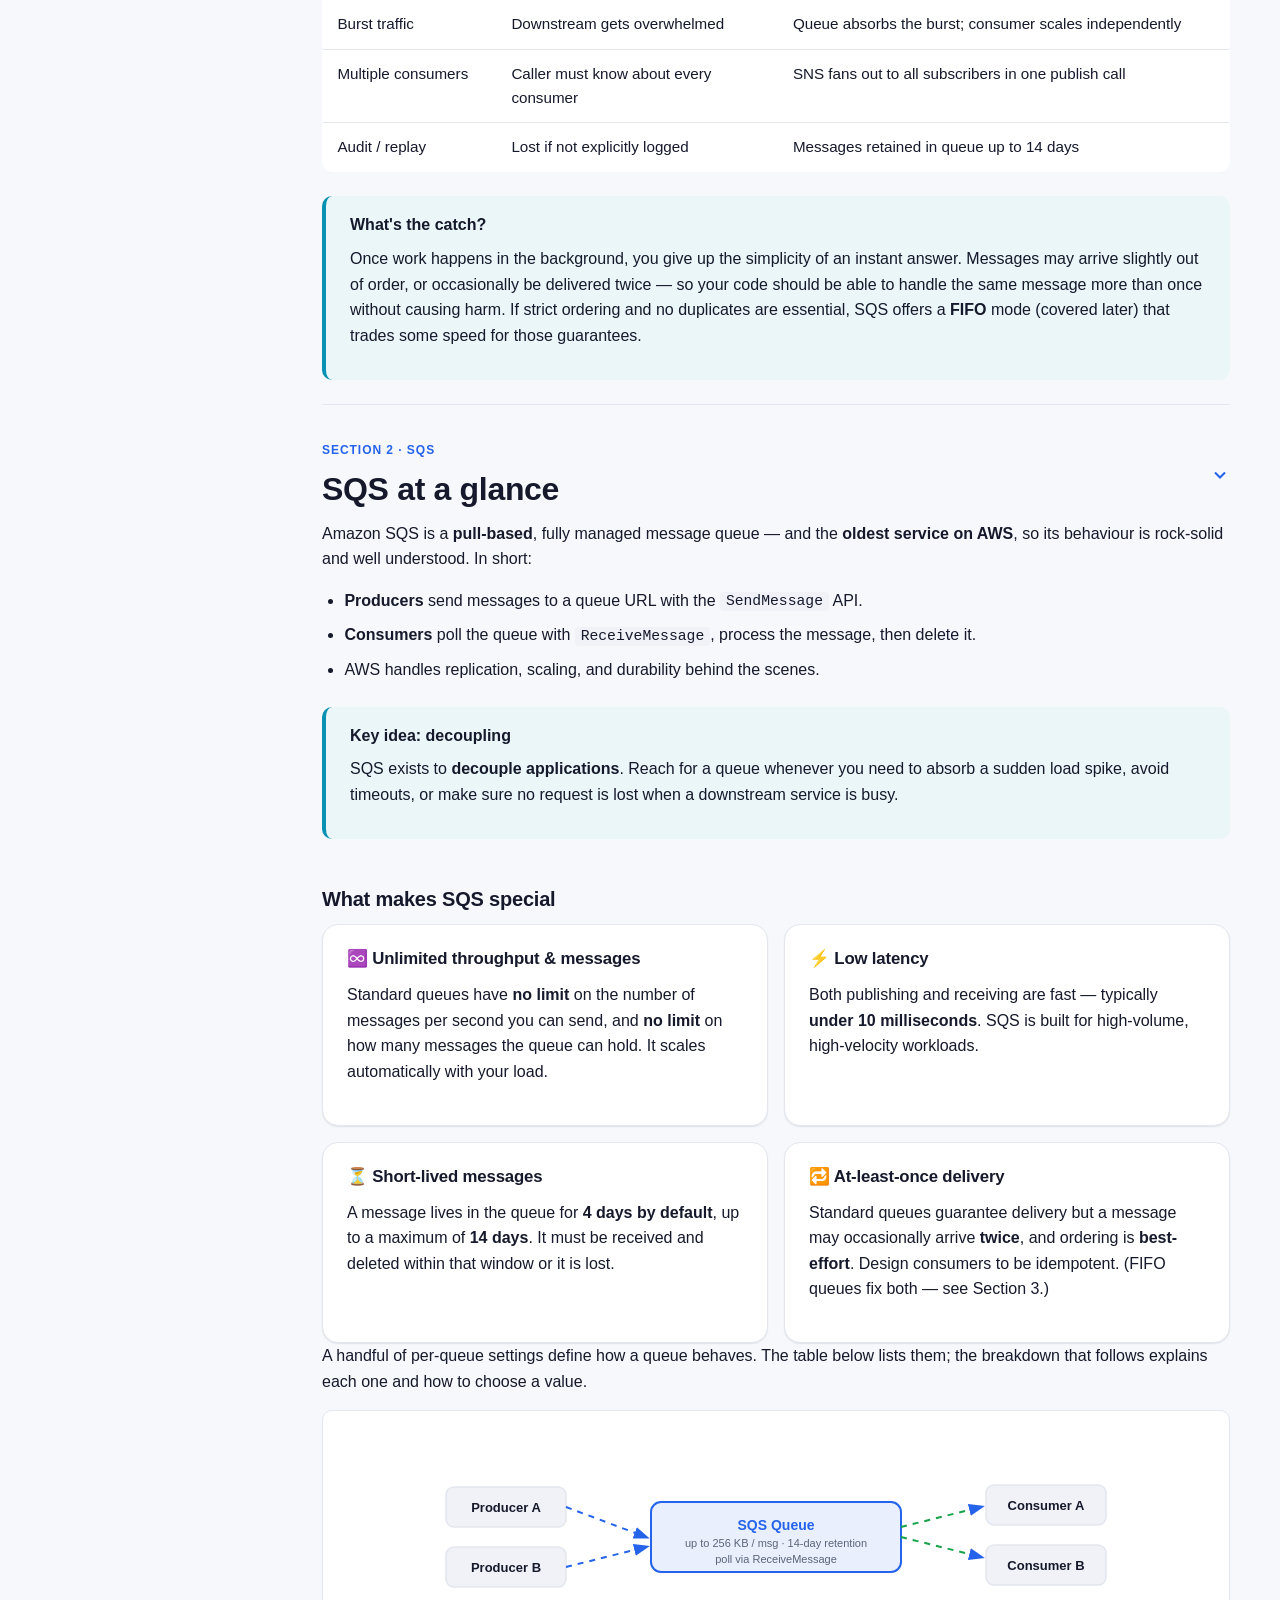
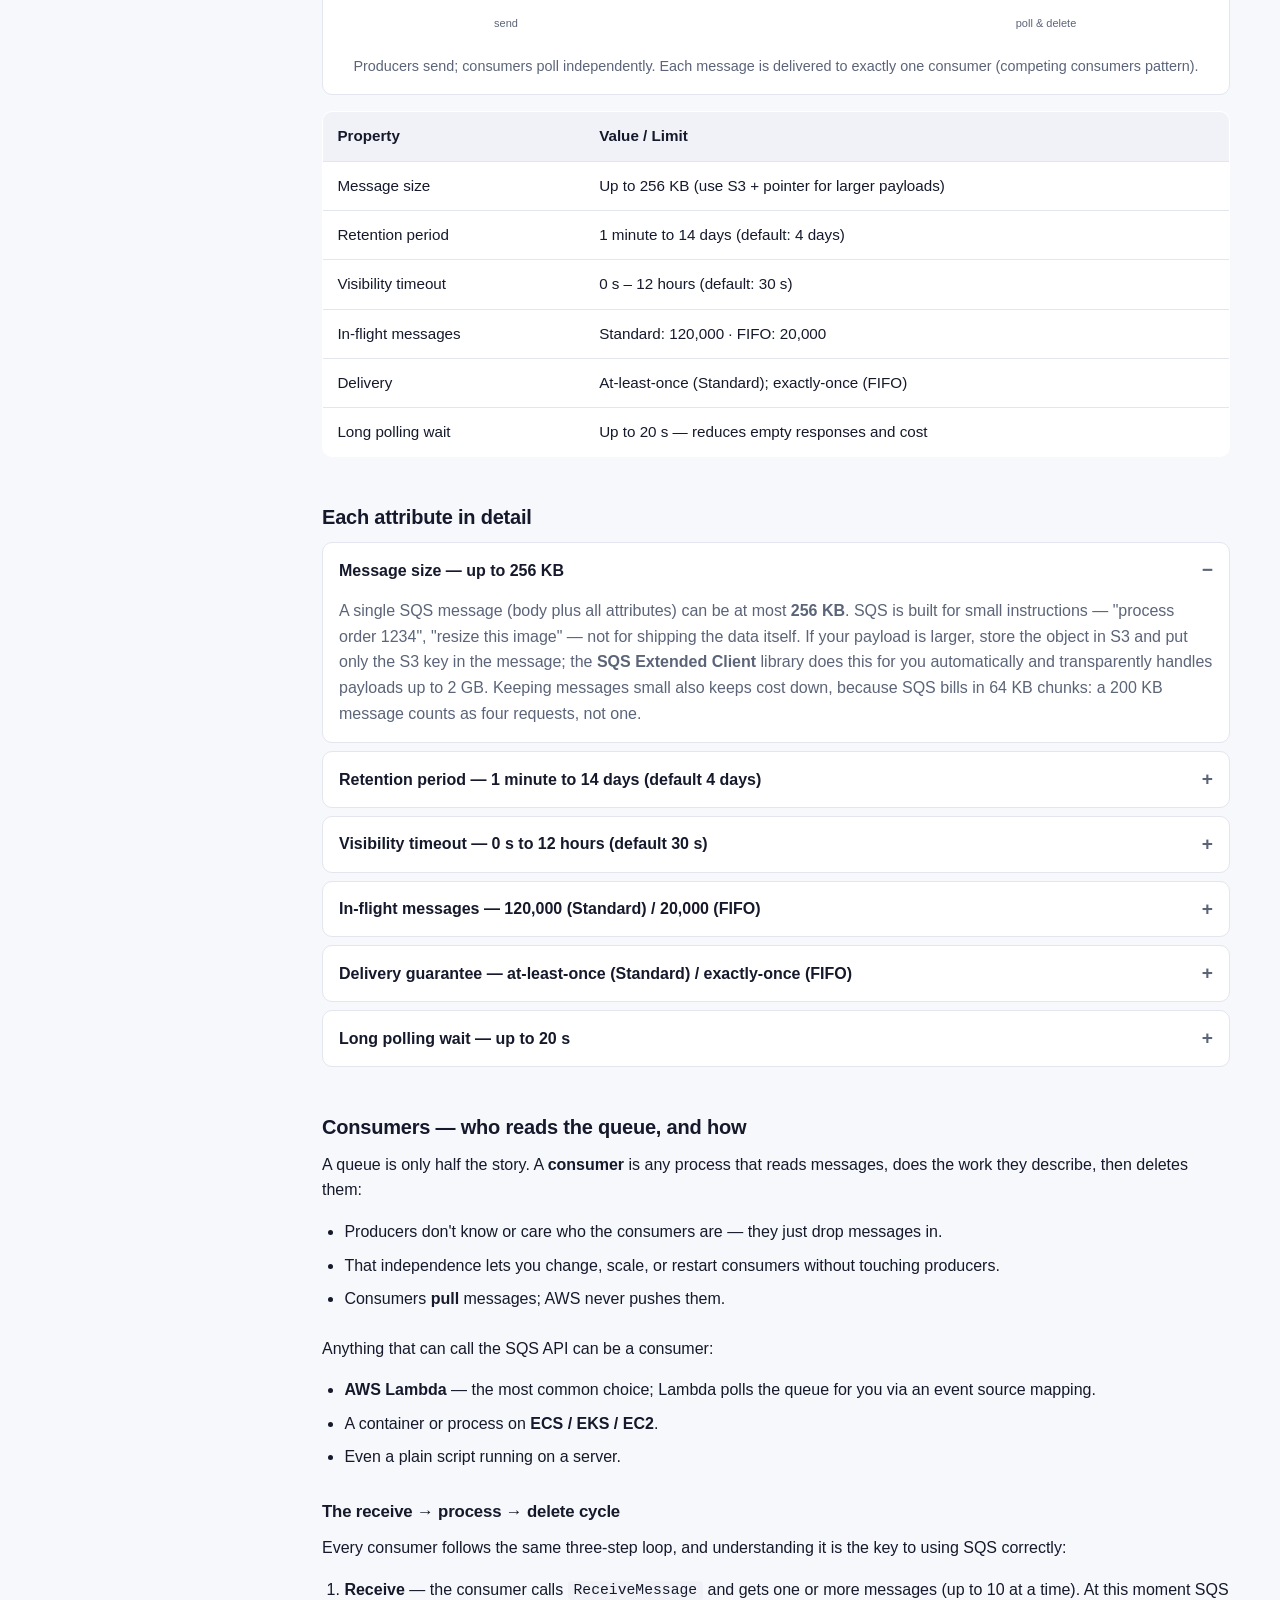
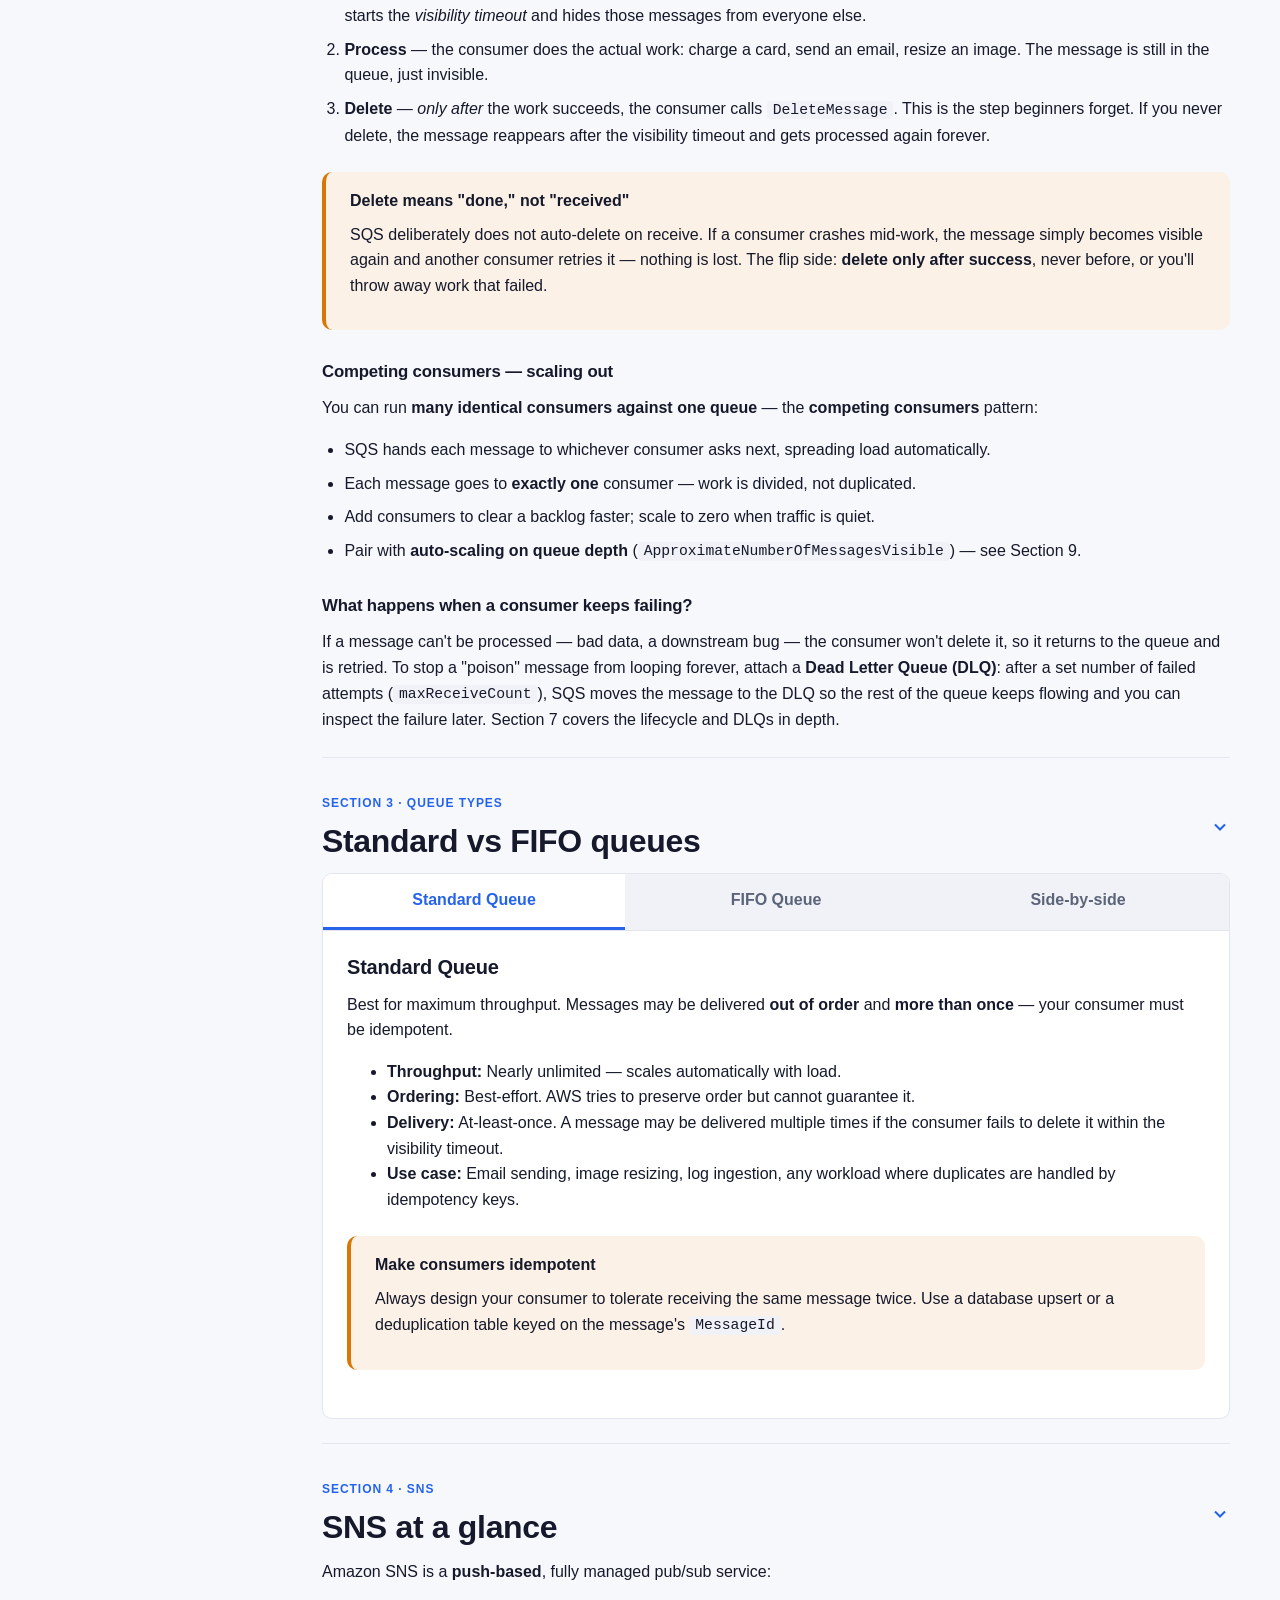
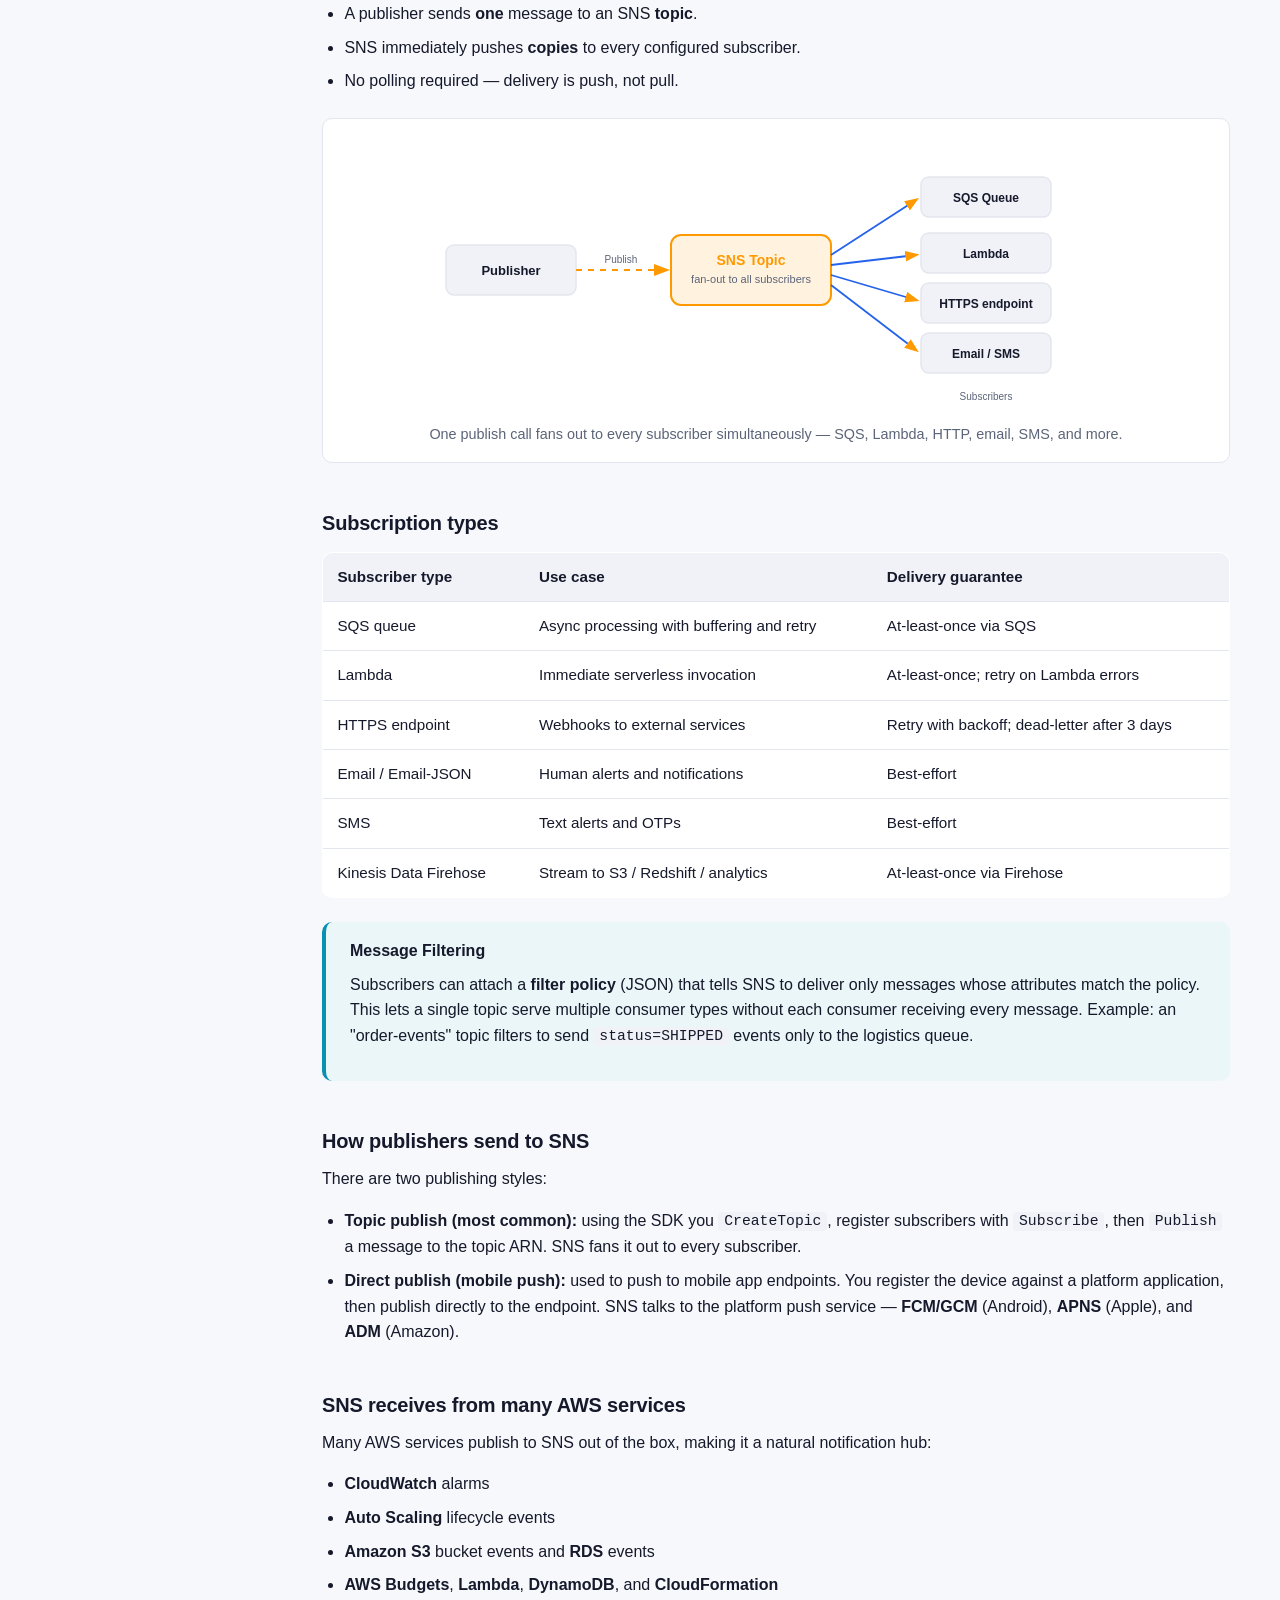
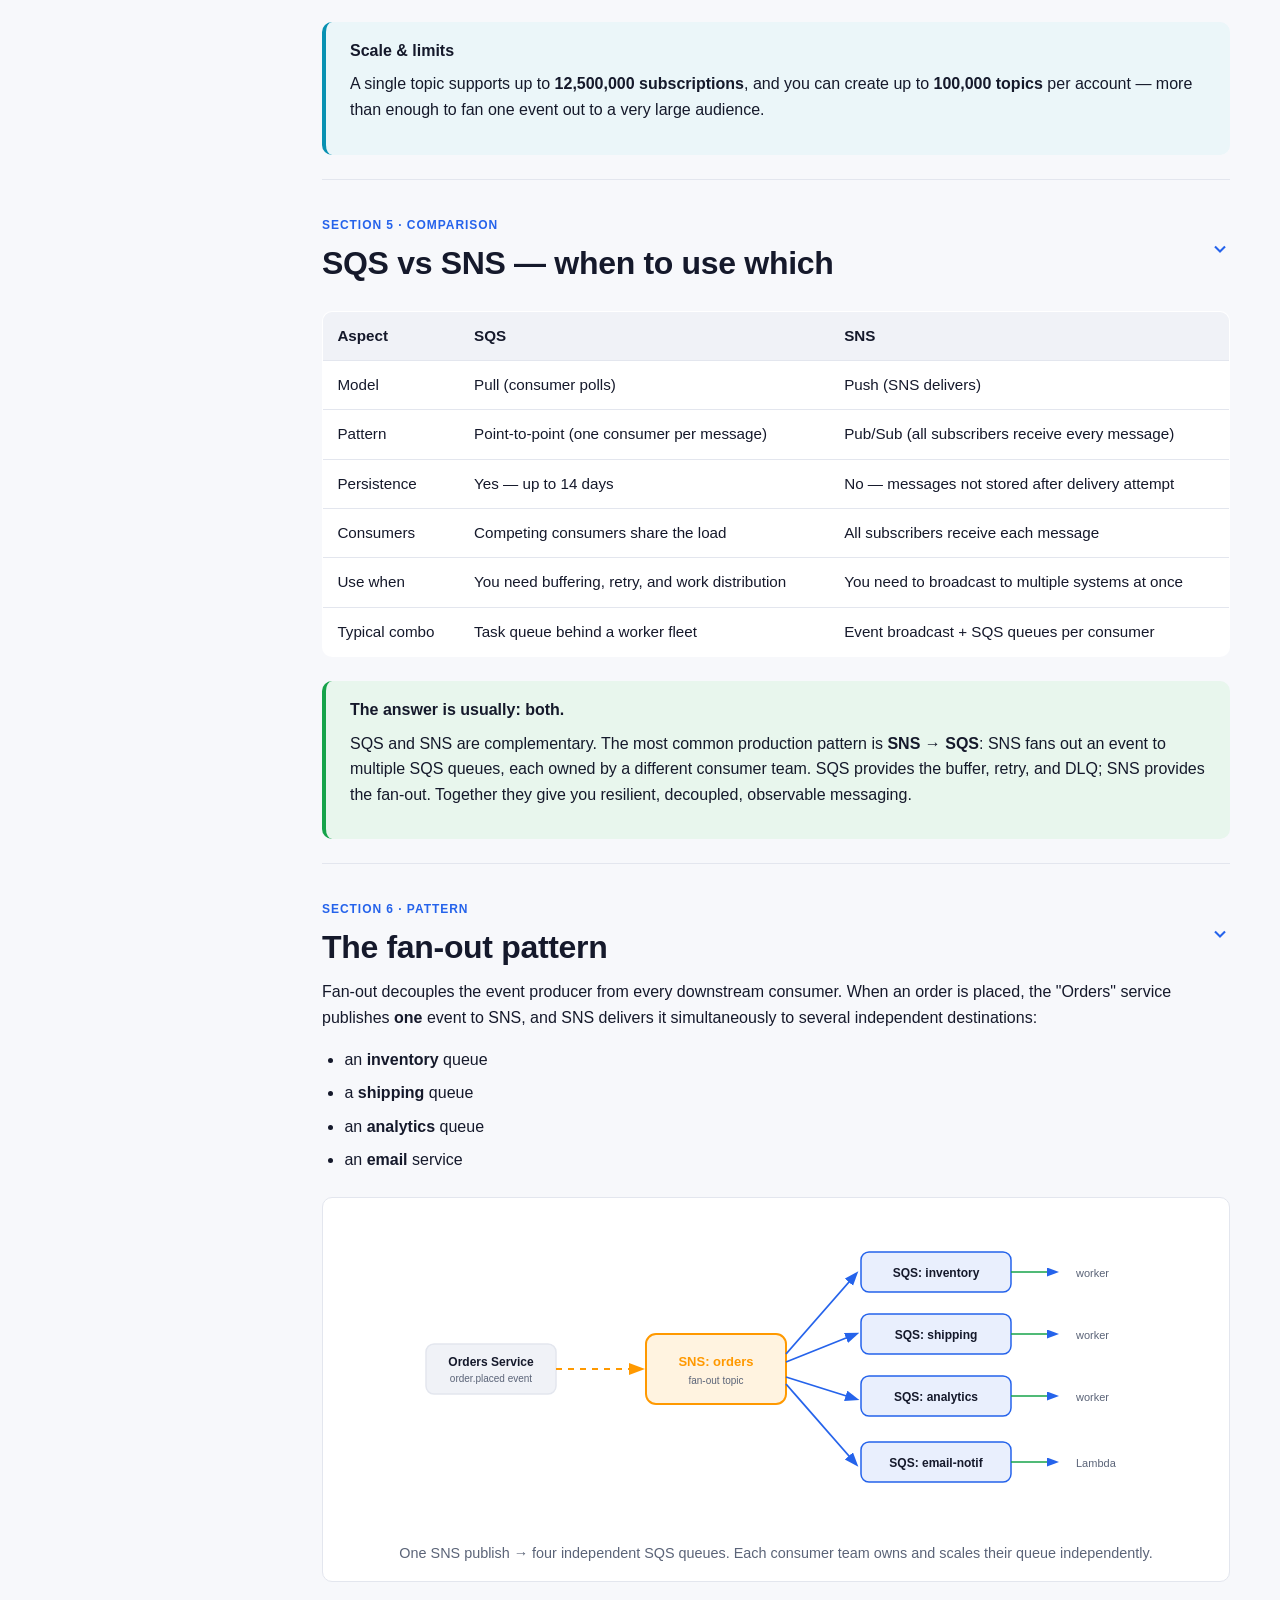
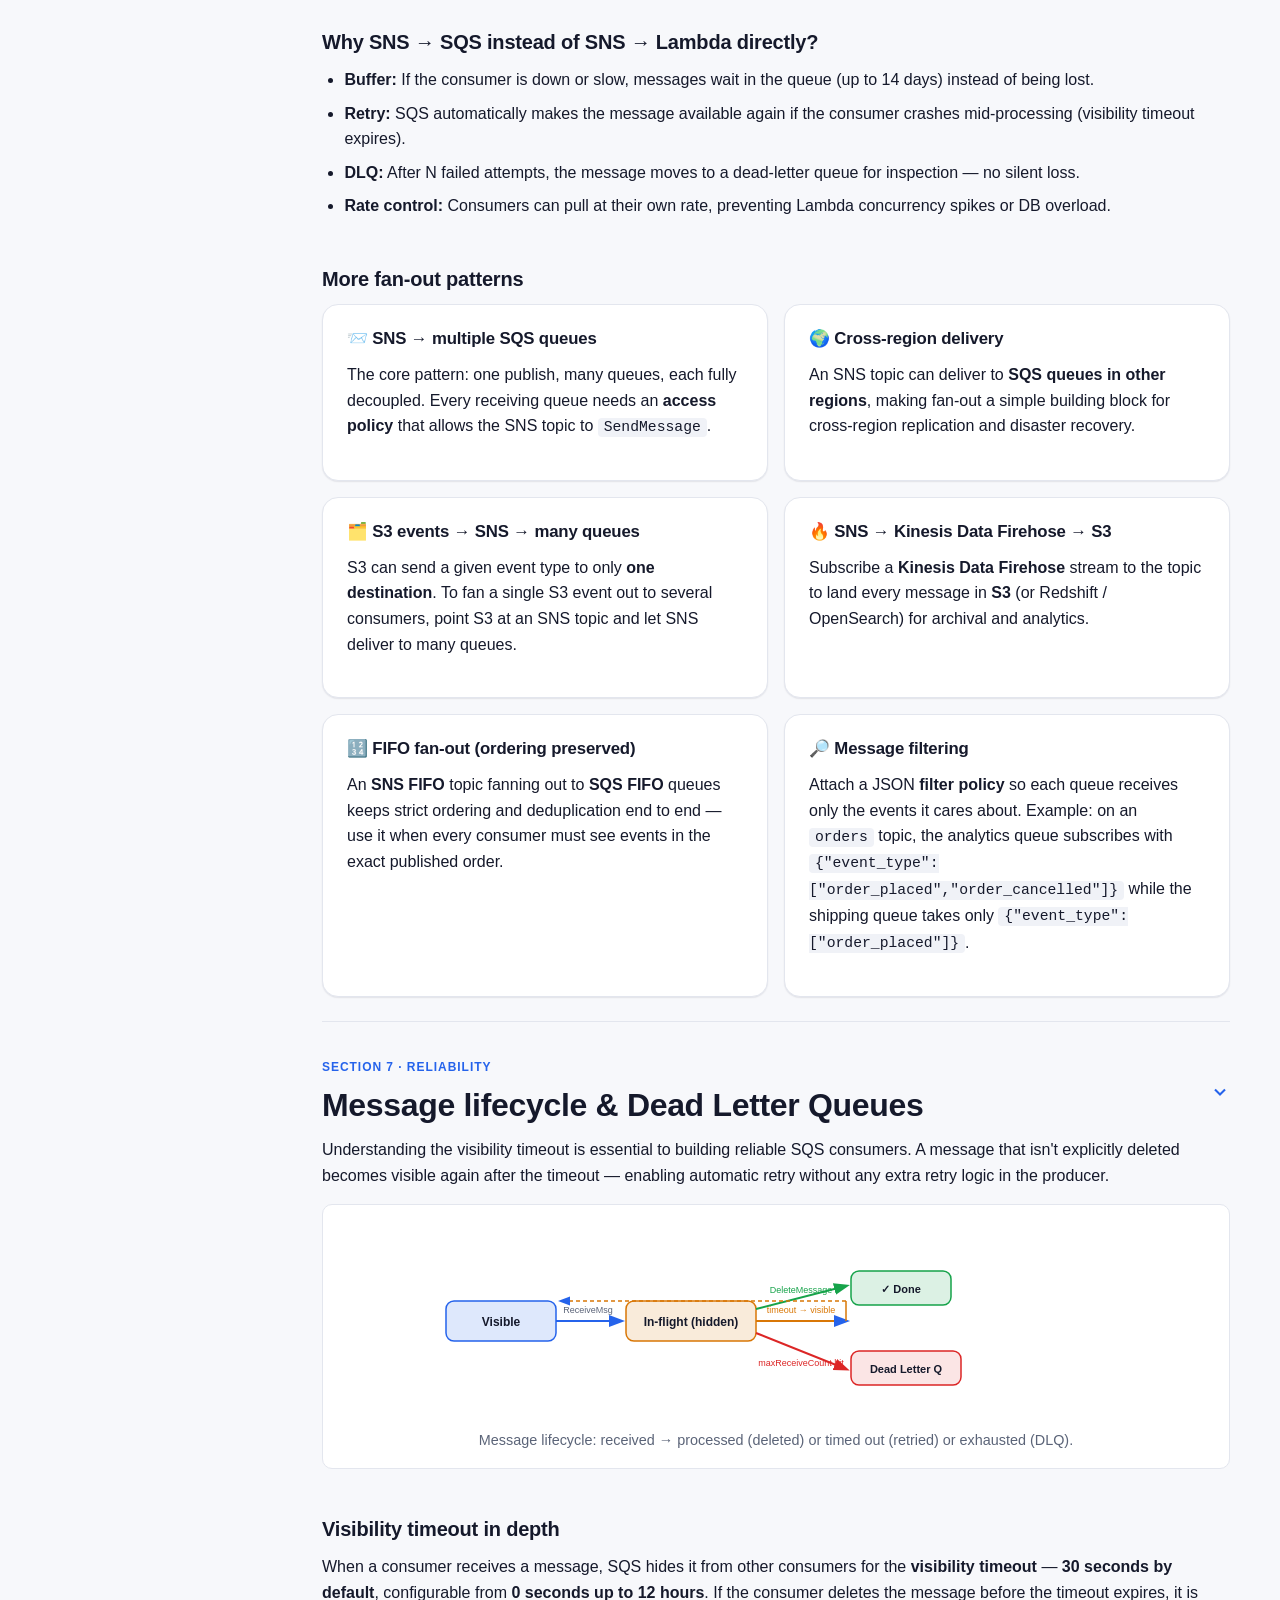
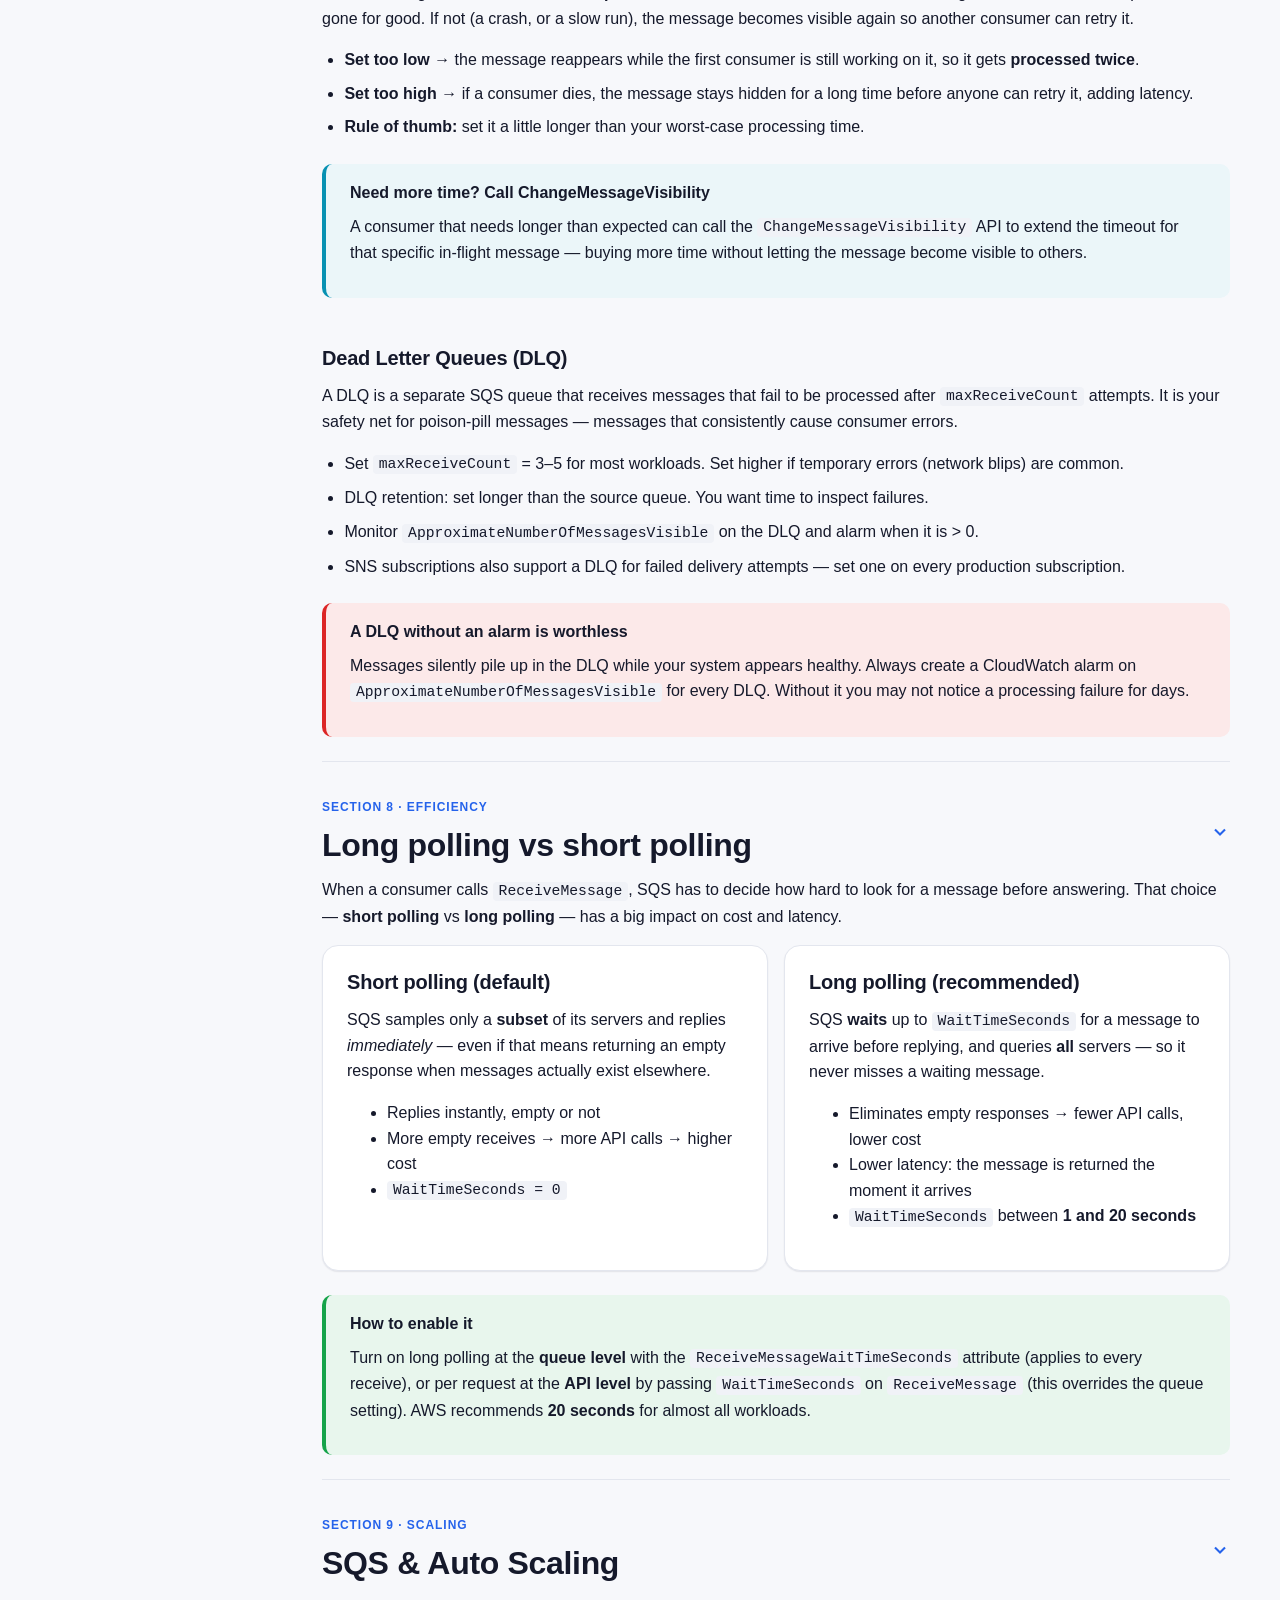
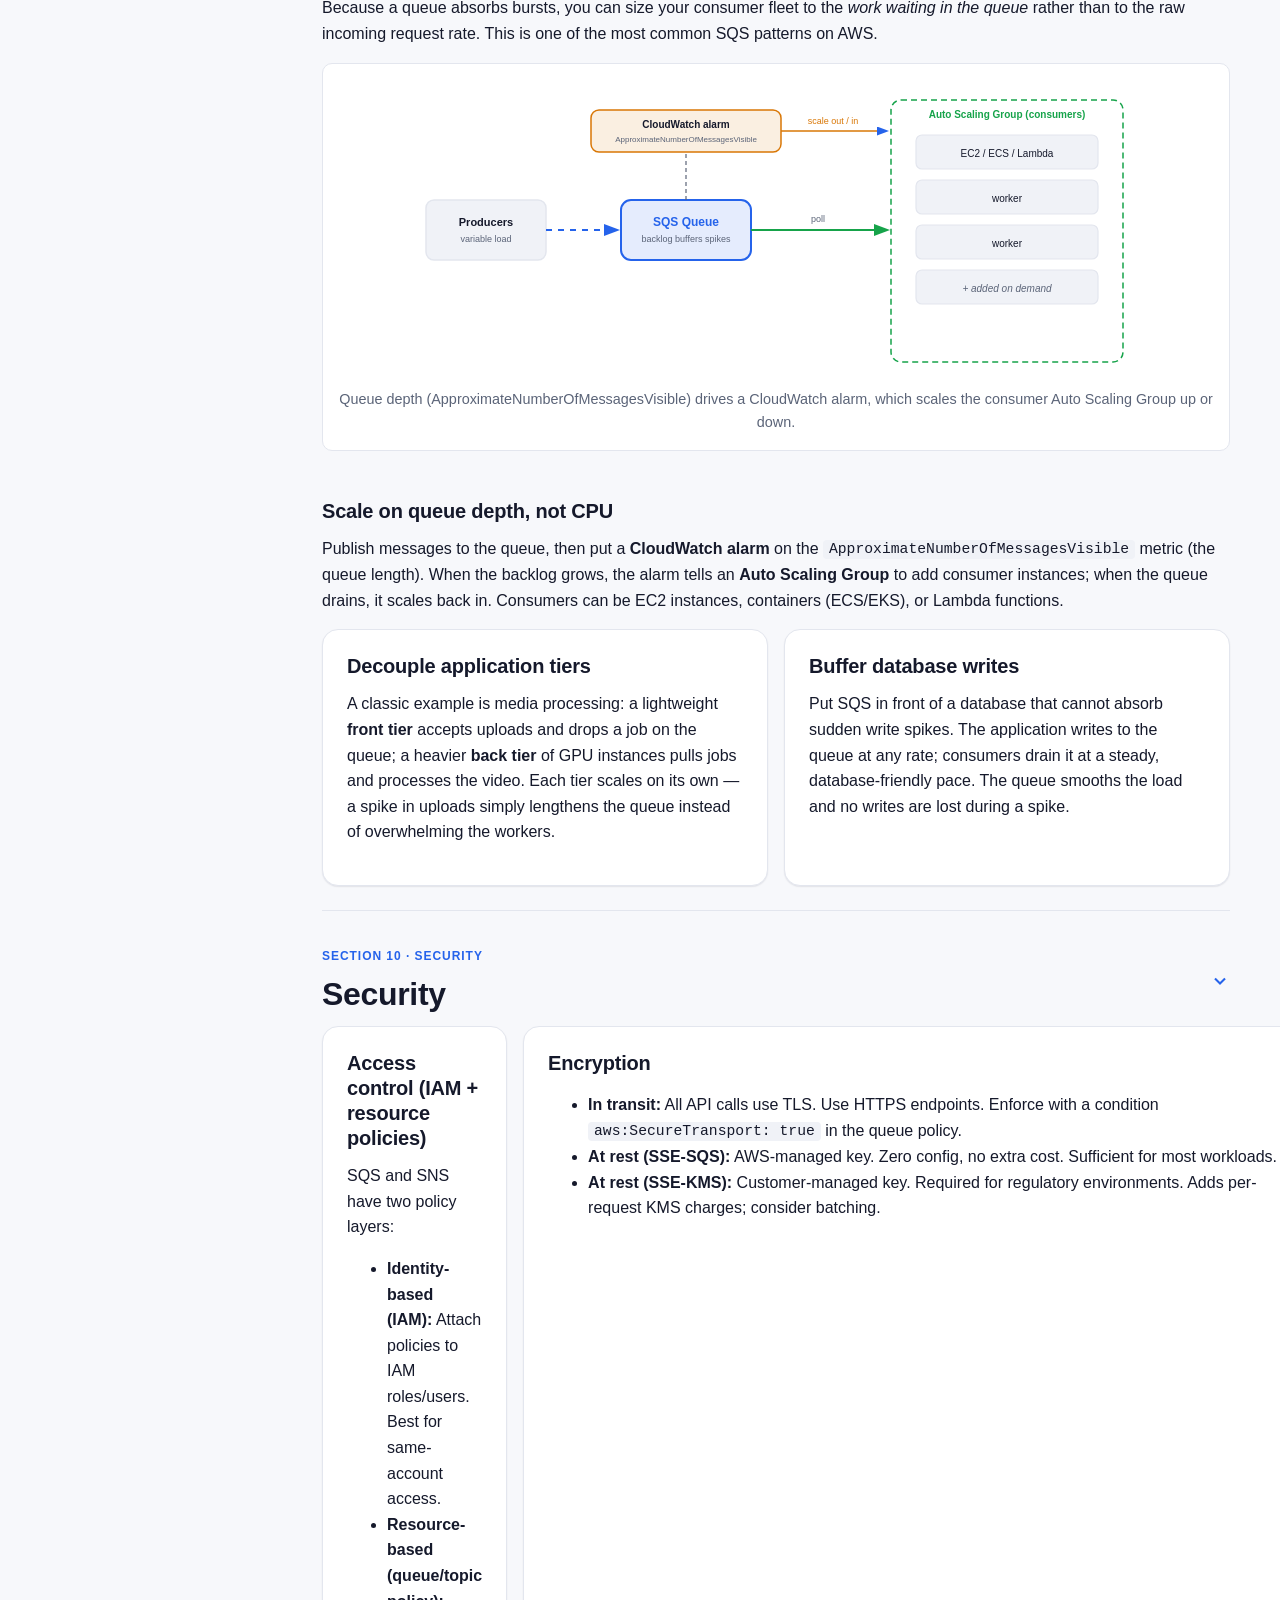
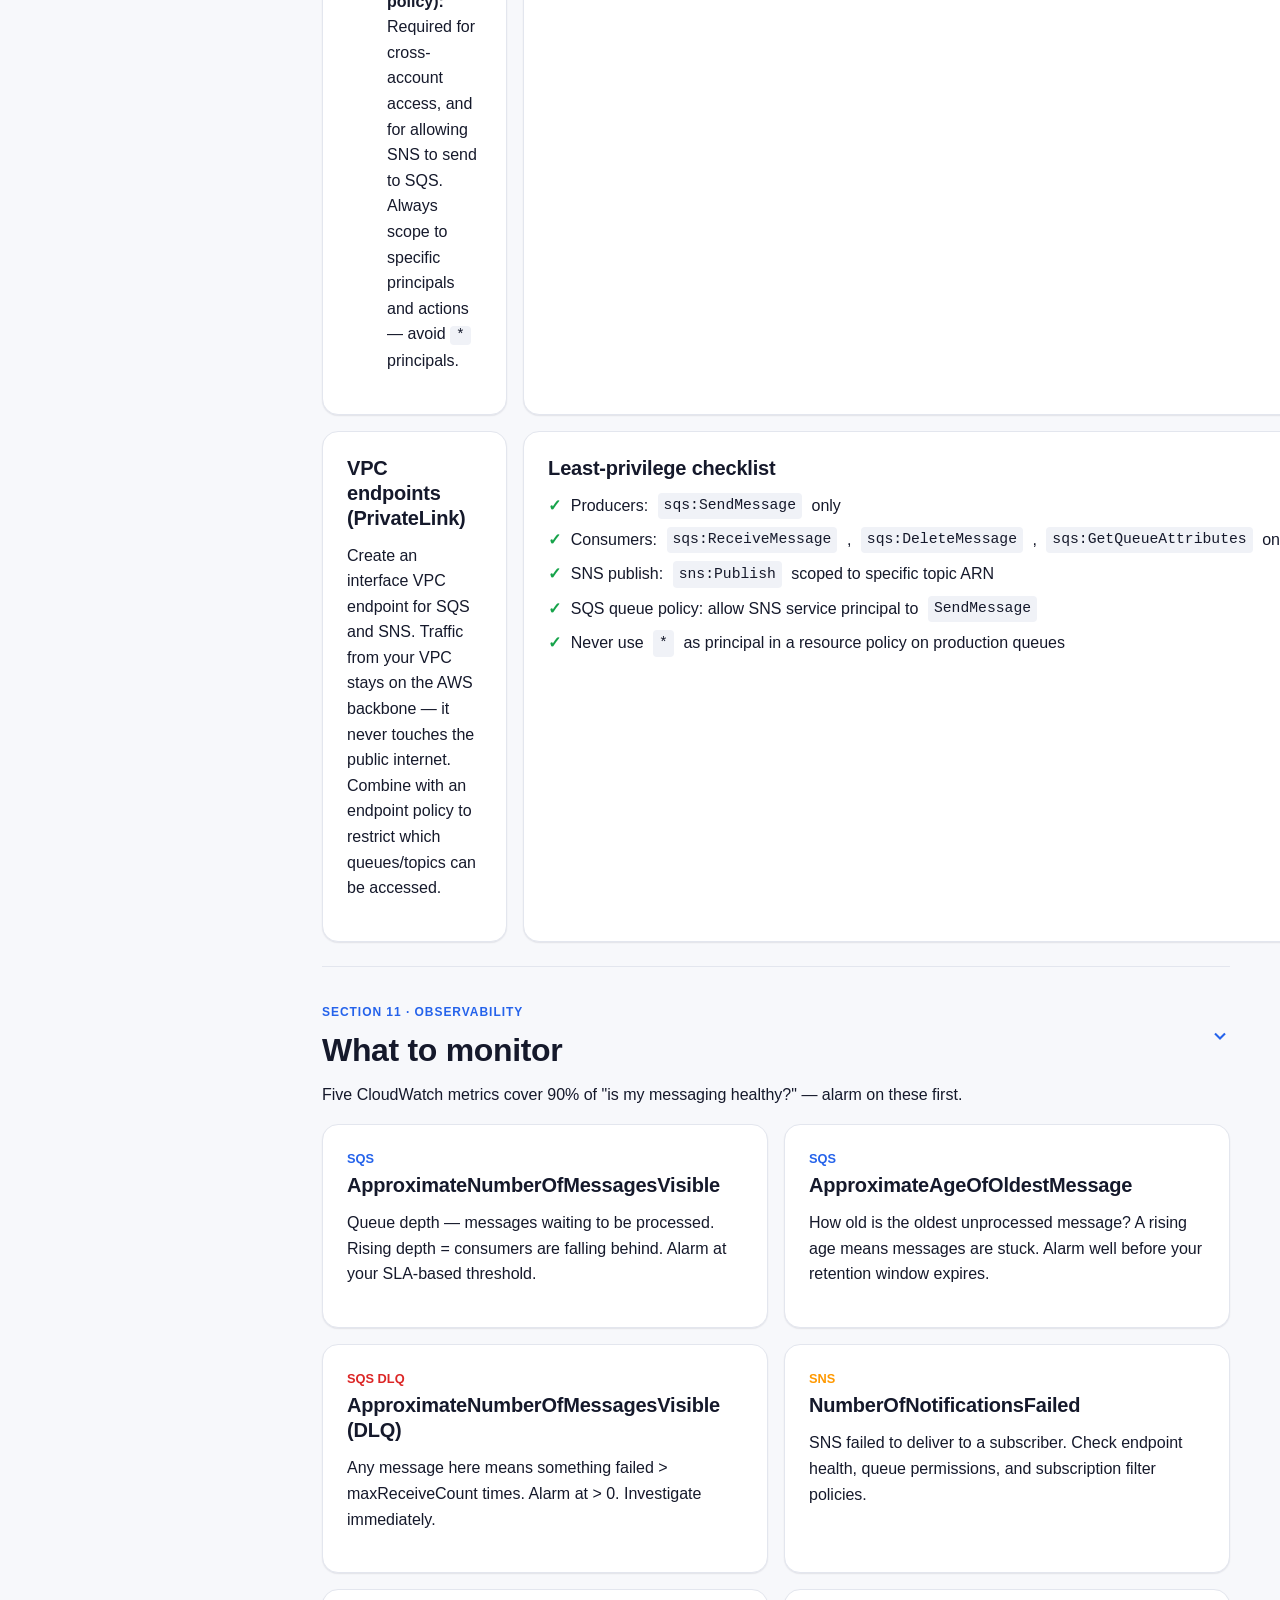
==== commit 57f4df6e: "Convert narrative to bullet points and increase subsection spacing for presentation\n\n- Converted d" ====
--- a/sessions/aws-sqs-sns-deep-dive/index.html
+++ b/sessions/aws-sqs-sns-deep-dive/index.html
@@ -46,7 +46,12 @@
         <span class="tag">Messaging</span>
         &nbsp;·&nbsp; Intermediate &nbsp;·&nbsp; ~30 min &nbsp;·&nbsp; Updated 2026-06-21
       </div>
-      <p>New to message queues? Start here. This is a plain-English guide to two AWS services that let the different parts of an app talk to each other <em>without waiting on one another</em>: <strong>Amazon SQS</strong> (a queue that holds work until someone is ready for it) and <strong>Amazon SNS</strong> (a broadcaster that sends one message to many listeners at once). We begin with a simple analogy, then build up to real patterns, reliability, security, and a production reference architecture.</p>
+      <p>This session covers two AWS services that let the parts of an app talk to each other <em>without waiting on one another</em>:</p>
+      <ul>
+        <li><strong>Amazon SQS</strong> — a queue that holds work until a worker is ready for it.</li>
+        <li><strong>Amazon SNS</strong> — a broadcaster that sends one message to many listeners at once.</li>
+      </ul>
+      <p>We start with a simple analogy, then build up to real patterns, reliability, scaling, and security.</p>
     </div>
 
     <div class="container">
@@ -91,7 +96,12 @@
                 </div>
                 <svg class="section__chevron" width="20" height="20" viewBox="0 0 24 24" fill="none" stroke="currentColor" stroke-width="2.5" aria-hidden="true"><polyline points="9 18 15 12 9 6"/></svg>
               </summary>
-              <p>Most apps start simple: one service calls another and waits for the answer. That's a <strong>synchronous</strong> call — like phoning a coworker and staying on the line until they finish. It works fine until things get busy or one piece breaks: a slow service makes everyone who calls it wait, a crashed service drags down everything that depends on it, and a traffic spike on one part forces you to scale all the parts around it.</p>
+              <p>Most apps start simple: one service calls another and waits for the answer — a <strong>synchronous</strong> call, like phoning a coworker and staying on the line until they finish. That works until things get busy or one piece breaks:</p>
+              <ul>
+                <li>A <strong>slow</strong> service makes everyone who calls it wait.</li>
+                <li>A <strong>crashed</strong> service drags down everything that depends on it.</li>
+                <li>A <strong>traffic spike</strong> on one part forces you to scale all the parts around it.</li>
+              </ul>
 
               <!-- ── Animated comparison diagram ── -->
               <figure class="figure msg-anim-wrap">
@@ -161,7 +171,12 @@
                 <p class="callout__title">A quick analogy: ordering coffee ☕</p>
                 <p>Picture a busy café. If every customer had to stand at the counter until their drink was ready before the next order could be taken, the line would grind to a halt. Instead, you order, get a ticket, and step aside — and the barista works through the tickets at their own pace. A <strong>message queue</strong> is that ticket system for software: the sender drops off the work and moves on, and a worker picks it up when it's free.</p>
               </div>
-              <p>Amazon SQS and SNS bring this idea to AWS. They sit between your services so a sender never has to wait for a receiver. If a receiver is slow, busy, or briefly down, the message simply waits safely until it can be handled. The sender (the <strong>producer</strong>) and the receiver (the <strong>consumer</strong>) now run on their own schedules and can fail without taking each other down.</p>
+              <p>Amazon SQS and SNS bring this idea to AWS — they sit between your services so a sender never waits on a receiver:</p>
+              <ul>
+                <li>If a receiver is slow, busy, or briefly down, the message <strong>waits safely</strong> until it can be handled.</li>
+                <li>The sender (the <strong>producer</strong>) and receiver (the <strong>consumer</strong>) run on their own schedules.</li>
+                <li>Either side can fail <strong>without taking the other down</strong>.</li>
+              </ul>
               <p>Here's what that buys you in practice:</p>
               <div class="table-wrap">
                 <table class="data">
@@ -192,10 +207,15 @@
                 </div>
                 <svg class="section__chevron" width="20" height="20" viewBox="0 0 24 24" fill="none" stroke="currentColor" stroke-width="2.5" aria-hidden="true"><polyline points="9 18 15 12 9 6"/></svg>
               </summary>
-              <p>Amazon SQS is a <strong>pull-based</strong>, fully managed message queue — and the <strong>oldest service on AWS</strong> (over a decade old, so its behaviour is rock-solid and well understood). Producers send messages to a queue URL with the <code>SendMessage</code> API; consumers poll the queue using <code>ReceiveMessage</code>, process the message, and delete it. AWS manages replication, scaling, and durability behind the scenes.</p>
+              <p>Amazon SQS is a <strong>pull-based</strong>, fully managed message queue — and the <strong>oldest service on AWS</strong>, so its behaviour is rock-solid and well understood. In short:</p>
+              <ul>
+                <li><strong>Producers</strong> send messages to a queue URL with the <code>SendMessage</code> API.</li>
+                <li><strong>Consumers</strong> poll the queue with <code>ReceiveMessage</code>, process the message, then delete it.</li>
+                <li>AWS handles replication, scaling, and durability behind the scenes.</li>
+              </ul>
               <div class="callout">
-                <p class="callout__title">Exam cue: "decoupling" → think SQS</p>
-                <p>SQS exists to <strong>decouple applications</strong>. Any time you see "application decoupling," a sudden load spike, timeouts, or "make sure no requests are lost," SQS is almost always the answer.</p>
+                <p class="callout__title">Key idea: decoupling</p>
+                <p>SQS exists to <strong>decouple applications</strong>. Reach for a queue whenever you need to absorb a sudden load spike, avoid timeouts, or make sure no request is lost when a downstream service is busy.</p>
               </div>
 
               <h3>What makes SQS special</h3>
@@ -218,7 +238,7 @@
                 </div>
               </div>
 
-              <p>Before going deeper, it helps to know the handful of settings that define how a queue behaves. Each one is a knob you tune per queue; the table below lists them, and the breakdown that follows explains what each really means and how to choose a value.</p>
+              <p>A handful of per-queue settings define how a queue behaves. The table below lists them; the breakdown that follows explains each one and how to choose a value.</p>
 
               <figure class="figure">
                 <svg viewBox="0 0 700 220" xmlns="http://www.w3.org/2000/svg" role="img" aria-label="SQS architecture diagram" style="max-width:700px;margin:0 auto;">
@@ -308,8 +328,18 @@
               </div>
 
               <h3 id="consumers">Consumers — who reads the queue, and how</h3>
-              <p>A queue is only half the story. A <strong>consumer</strong> is any process that <em>reads</em> messages from the queue, does the work they describe, and then deletes them. Producers don't know or care who the consumers are; they simply drop messages in. This is what makes the two sides independent — you can change, scale, or restart consumers without touching the producers at all.</p>
-              <p>What can be a consumer? Anything that can call the SQS API: an <strong>AWS Lambda function</strong> (the most common choice — Lambda polls the queue for you via an event source mapping), a container or process running on <strong>ECS / EKS / EC2</strong>, or even a script on a server. AWS does not push messages to consumers; consumers <strong>pull</strong> them.</p>
+              <p>A queue is only half the story. A <strong>consumer</strong> is any process that reads messages, does the work they describe, then deletes them:</p>
+              <ul>
+                <li>Producers don't know or care who the consumers are — they just drop messages in.</li>
+                <li>That independence lets you change, scale, or restart consumers without touching producers.</li>
+                <li>Consumers <strong>pull</strong> messages; AWS never pushes them.</li>
+              </ul>
+              <p>Anything that can call the SQS API can be a consumer:</p>
+              <ul>
+                <li><strong>AWS Lambda</strong> — the most common choice; Lambda polls the queue for you via an event source mapping.</li>
+                <li>A container or process on <strong>ECS / EKS / EC2</strong>.</li>
+                <li>Even a plain script running on a server.</li>
+              </ul>
 
               <h4>The receive → process → delete cycle</h4>
               <p>Every consumer follows the same three-step loop, and understanding it is the key to using SQS correctly:</p>
@@ -324,8 +354,13 @@
               </div>
 
               <h4>Competing consumers — scaling out</h4>
-              <p>You can run <strong>many identical consumers against the same queue</strong>. SQS hands each message to whichever consumer asks for it next, so the queue automatically spreads load across all of them — this is the <strong>competing consumers</strong> pattern. Need to clear a backlog faster? Add more consumers. Traffic quiet? Scale them down to zero. Because each message goes to exactly one consumer, the work is divided, not duplicated, and you get horizontal scaling for free.</p>
-              <p>A natural pairing is <strong>auto-scaling on queue depth</strong>: watch the <code>ApproximateNumberOfMessagesVisible</code> metric and add consumers when the backlog grows, remove them when it drains. (Section 9 covers exactly which metrics to alarm on.)</p>
+              <p>You can run <strong>many identical consumers against one queue</strong> — the <strong>competing consumers</strong> pattern:</p>
+              <ul>
+                <li>SQS hands each message to whichever consumer asks next, spreading load automatically.</li>
+                <li>Each message goes to <strong>exactly one</strong> consumer — work is divided, not duplicated.</li>
+                <li>Add consumers to clear a backlog faster; scale to zero when traffic is quiet.</li>
+                <li>Pair with <strong>auto-scaling on queue depth</strong> (<code>ApproximateNumberOfMessagesVisible</code>) — see Section 9.</li>
+              </ul>
 
               <h4>What happens when a consumer keeps failing?</h4>
               <p>If a message can't be processed — bad data, a downstream bug — the consumer won't delete it, so it returns to the queue and is retried. To stop a "poison" message from looping forever, attach a <strong>Dead Letter Queue (DLQ)</strong>: after a set number of failed attempts (<code>maxReceiveCount</code>), SQS moves the message to the DLQ so the rest of the queue keeps flowing and you can inspect the failure later. Section 7 covers the lifecycle and DLQs in depth.</p>
@@ -412,7 +447,12 @@
                 </div>
                 <svg class="section__chevron" width="20" height="20" viewBox="0 0 24 24" fill="none" stroke="currentColor" stroke-width="2.5" aria-hidden="true"><polyline points="9 18 15 12 9 6"/></svg>
               </summary>
-              <p>Amazon SNS is a <strong>push-based</strong>, fully managed pub/sub service. A publisher sends one message to an SNS topic; SNS immediately pushes copies of that message to all configured subscribers. No polling required.</p>
+              <p>Amazon SNS is a <strong>push-based</strong>, fully managed pub/sub service:</p>
+              <ul>
+                <li>A publisher sends <strong>one</strong> message to an SNS <strong>topic</strong>.</li>
+                <li>SNS immediately pushes <strong>copies</strong> to every configured subscriber.</li>
+                <li>No polling required — delivery is push, not pull.</li>
+              </ul>
 
               <figure class="figure">
                 <svg viewBox="0 0 700 280" xmlns="http://www.w3.org/2000/svg" role="img" aria-label="SNS fan-out diagram" style="max-width:700px;margin:0 auto;">
@@ -478,7 +518,13 @@
               </ul>
 
               <h3>SNS receives from many AWS services</h3>
-              <p>Many AWS services publish to SNS out of the box, which makes it a natural notification hub: <strong>CloudWatch alarms</strong>, <strong>Auto Scaling</strong> lifecycle events, <strong>Amazon S3</strong> bucket events, <strong>RDS</strong> events, <strong>AWS Budgets</strong>, <strong>Lambda</strong>, <strong>DynamoDB</strong>, and <strong>CloudFormation</strong> — among others.</p>
+              <p>Many AWS services publish to SNS out of the box, making it a natural notification hub:</p>
+              <ul>
+                <li><strong>CloudWatch</strong> alarms</li>
+                <li><strong>Auto Scaling</strong> lifecycle events</li>
+                <li><strong>Amazon S3</strong> bucket events and <strong>RDS</strong> events</li>
+                <li><strong>AWS Budgets</strong>, <strong>Lambda</strong>, <strong>DynamoDB</strong>, and <strong>CloudFormation</strong></li>
+              </ul>
 
               <div class="callout">
                 <p class="callout__title">Scale &amp; limits</p>
@@ -527,7 +573,13 @@
                 </div>
                 <svg class="section__chevron" width="20" height="20" viewBox="0 0 24 24" fill="none" stroke="currentColor" stroke-width="2.5" aria-hidden="true"><polyline points="9 18 15 12 9 6"/></svg>
               </summary>
-              <p>Fan-out decouples the event producer from every downstream consumer. When an order is placed, the "Orders" service publishes one event to SNS. SNS simultaneously delivers it to: an inventory queue, a shipping queue, an analytics queue, and an email service — each evolving independently.</p>
+              <p>Fan-out decouples the event producer from every downstream consumer. When an order is placed, the "Orders" service publishes <strong>one</strong> event to SNS, and SNS delivers it simultaneously to several independent destinations:</p>
+              <ul>
+                <li>an <strong>inventory</strong> queue</li>
+                <li>a <strong>shipping</strong> queue</li>
+                <li>an <strong>analytics</strong> queue</li>
+                <li>an <strong>email</strong> service</li>
+              </ul>
 
               <figure class="figure">
                 <svg viewBox="0 0 720 320" xmlns="http://www.w3.org/2000/svg" role="img" aria-label="Fan-out pattern diagram" style="max-width:720px;margin:0 auto;">
--- a/sessions/aws-sqs-sns-deep-dive/styles.css
+++ b/sessions/aws-sqs-sns-deep-dive/styles.css
@@ -20,6 +20,12 @@
 .section+.section{border-top:1px solid var(--color-border);}
 .section__eyebrow{display:inline-block;font-size:.75rem;font-weight:700;letter-spacing:.08em;text-transform:uppercase;color:var(--color-primary);margin-bottom:var(--space-2);}
 .section h2{margin-bottom:var(--space-4);}
+/* Presentation spacing: clearly separate subsections within a section */
+.section__collapse>h3{margin-top:var(--space-7);}
+.section__collapse>h4{margin-top:var(--space-6);}
+.section__collapse>ul,.section__collapse>ol{margin:0 0 var(--space-5);padding-left:1.4rem;}
+.section__collapse>ul>li,.section__collapse>ol>li{margin-bottom:var(--space-2);}
+.section__collapse>ul>li:last-child,.section__collapse>ol>li:last-child{margin-bottom:0;}
 .section-controls{display:flex;gap:var(--space-2);flex-wrap:wrap;margin:var(--space-4) 0 0;}
 .section-controls__btn{font:inherit;font-size:.85rem;font-weight:600;padding:.4rem .85rem;border-radius:6px;background:var(--color-surface);color:var(--color-text);border:1px solid var(--color-border);cursor:pointer;}
 .section-controls__btn:hover{background:var(--color-surface-2);border-color:var(--color-primary);color:var(--color-primary);}
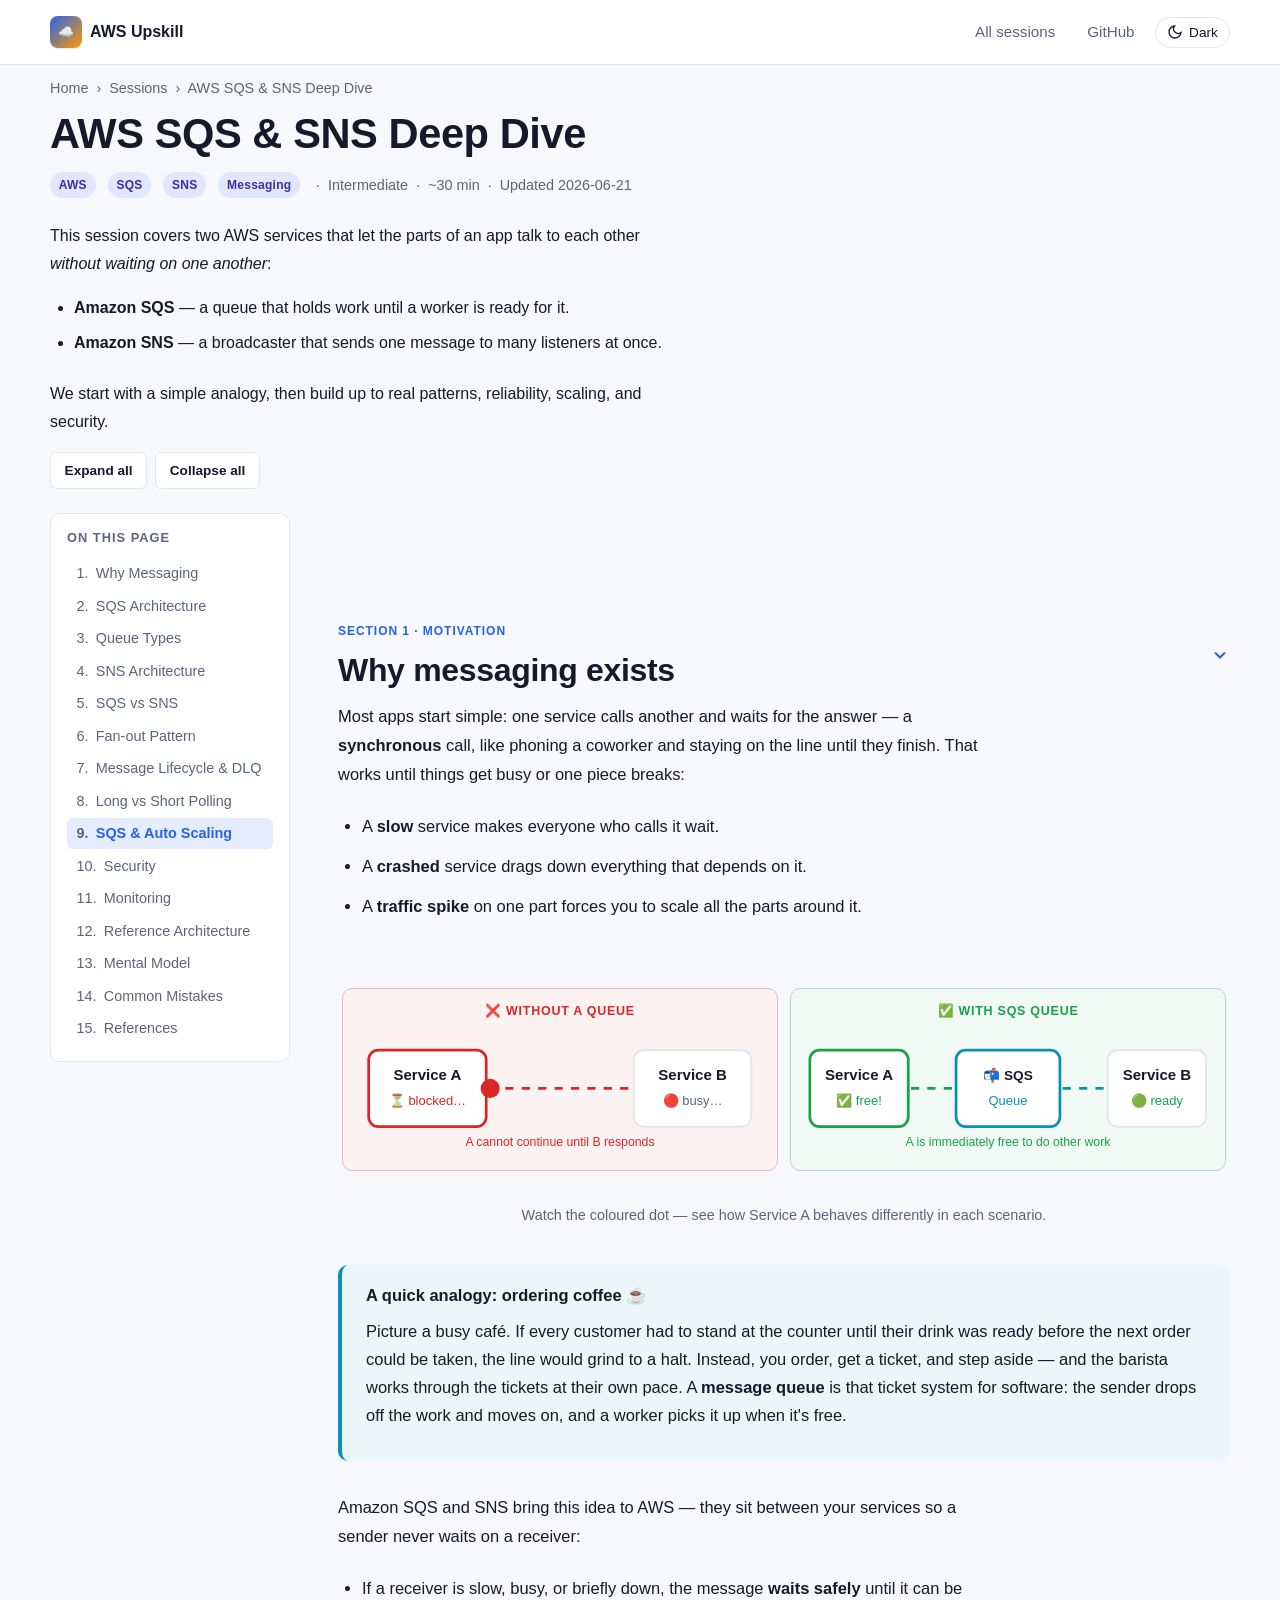
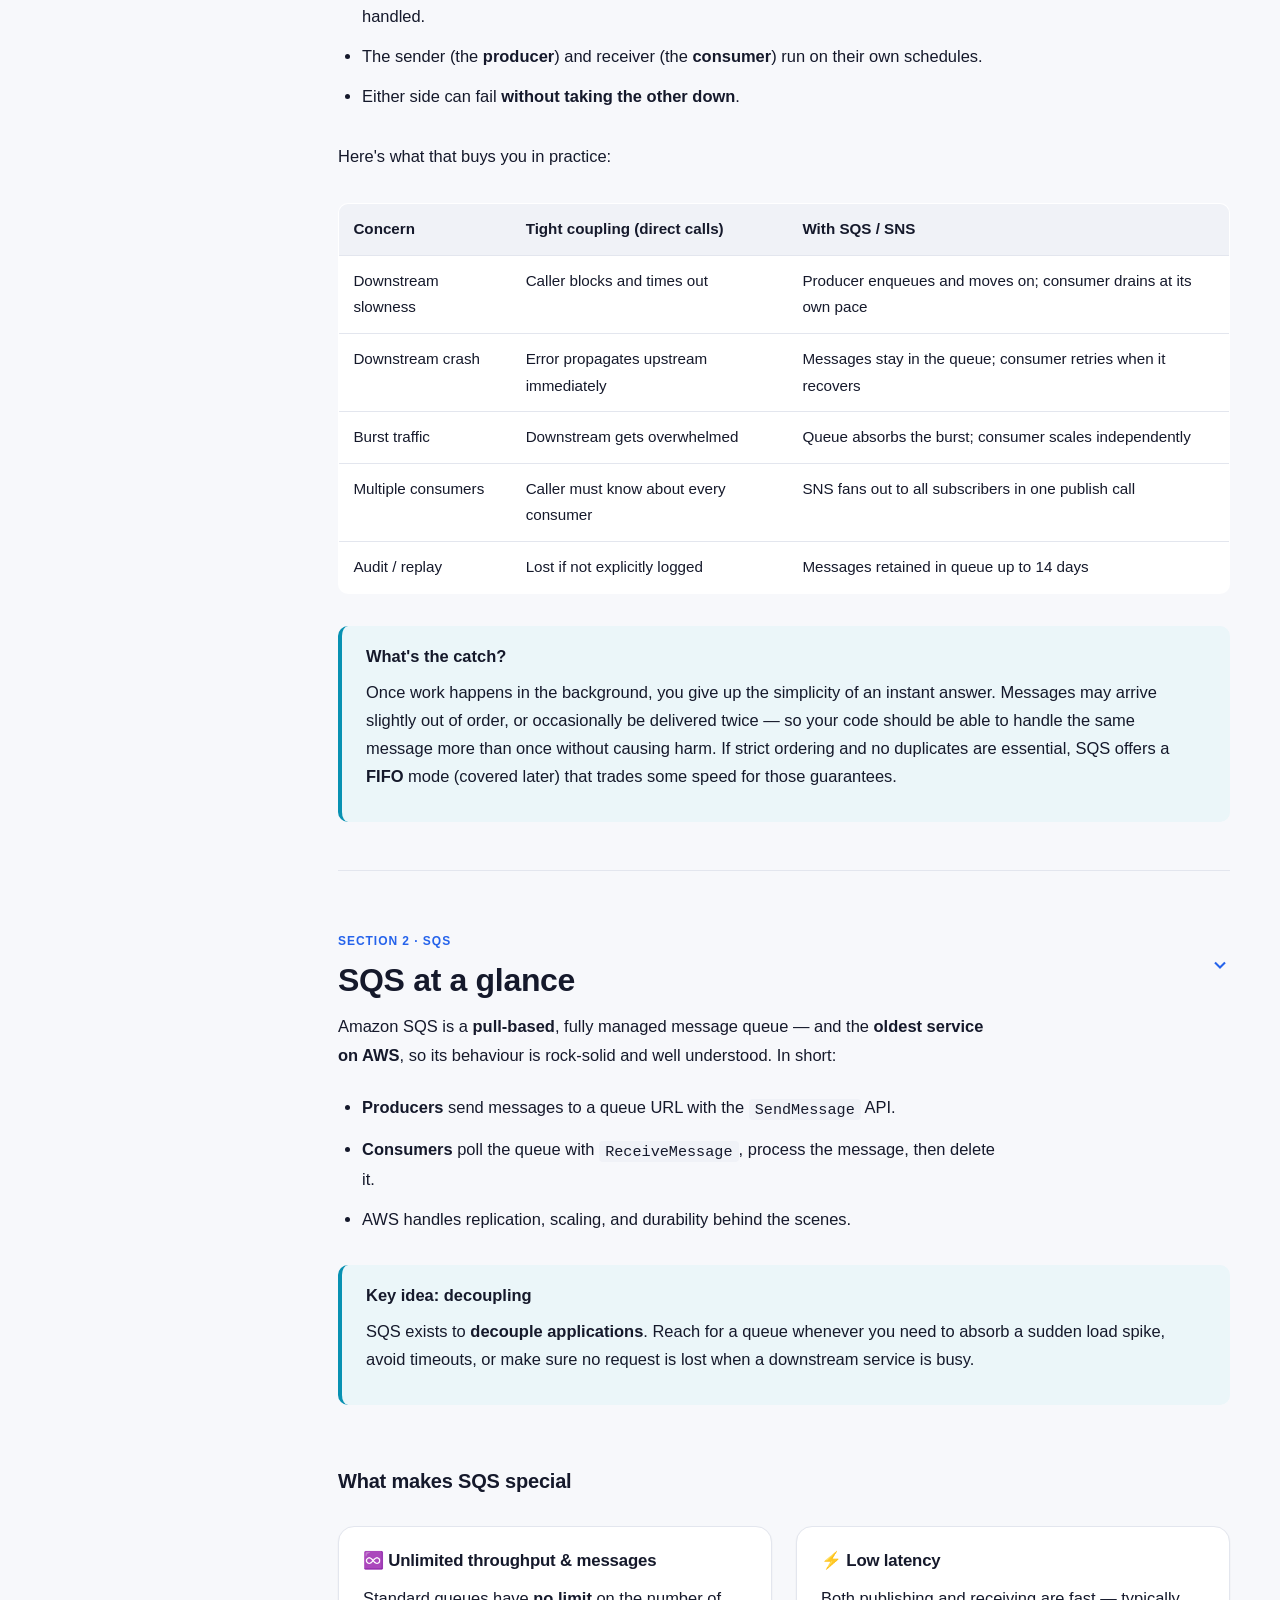
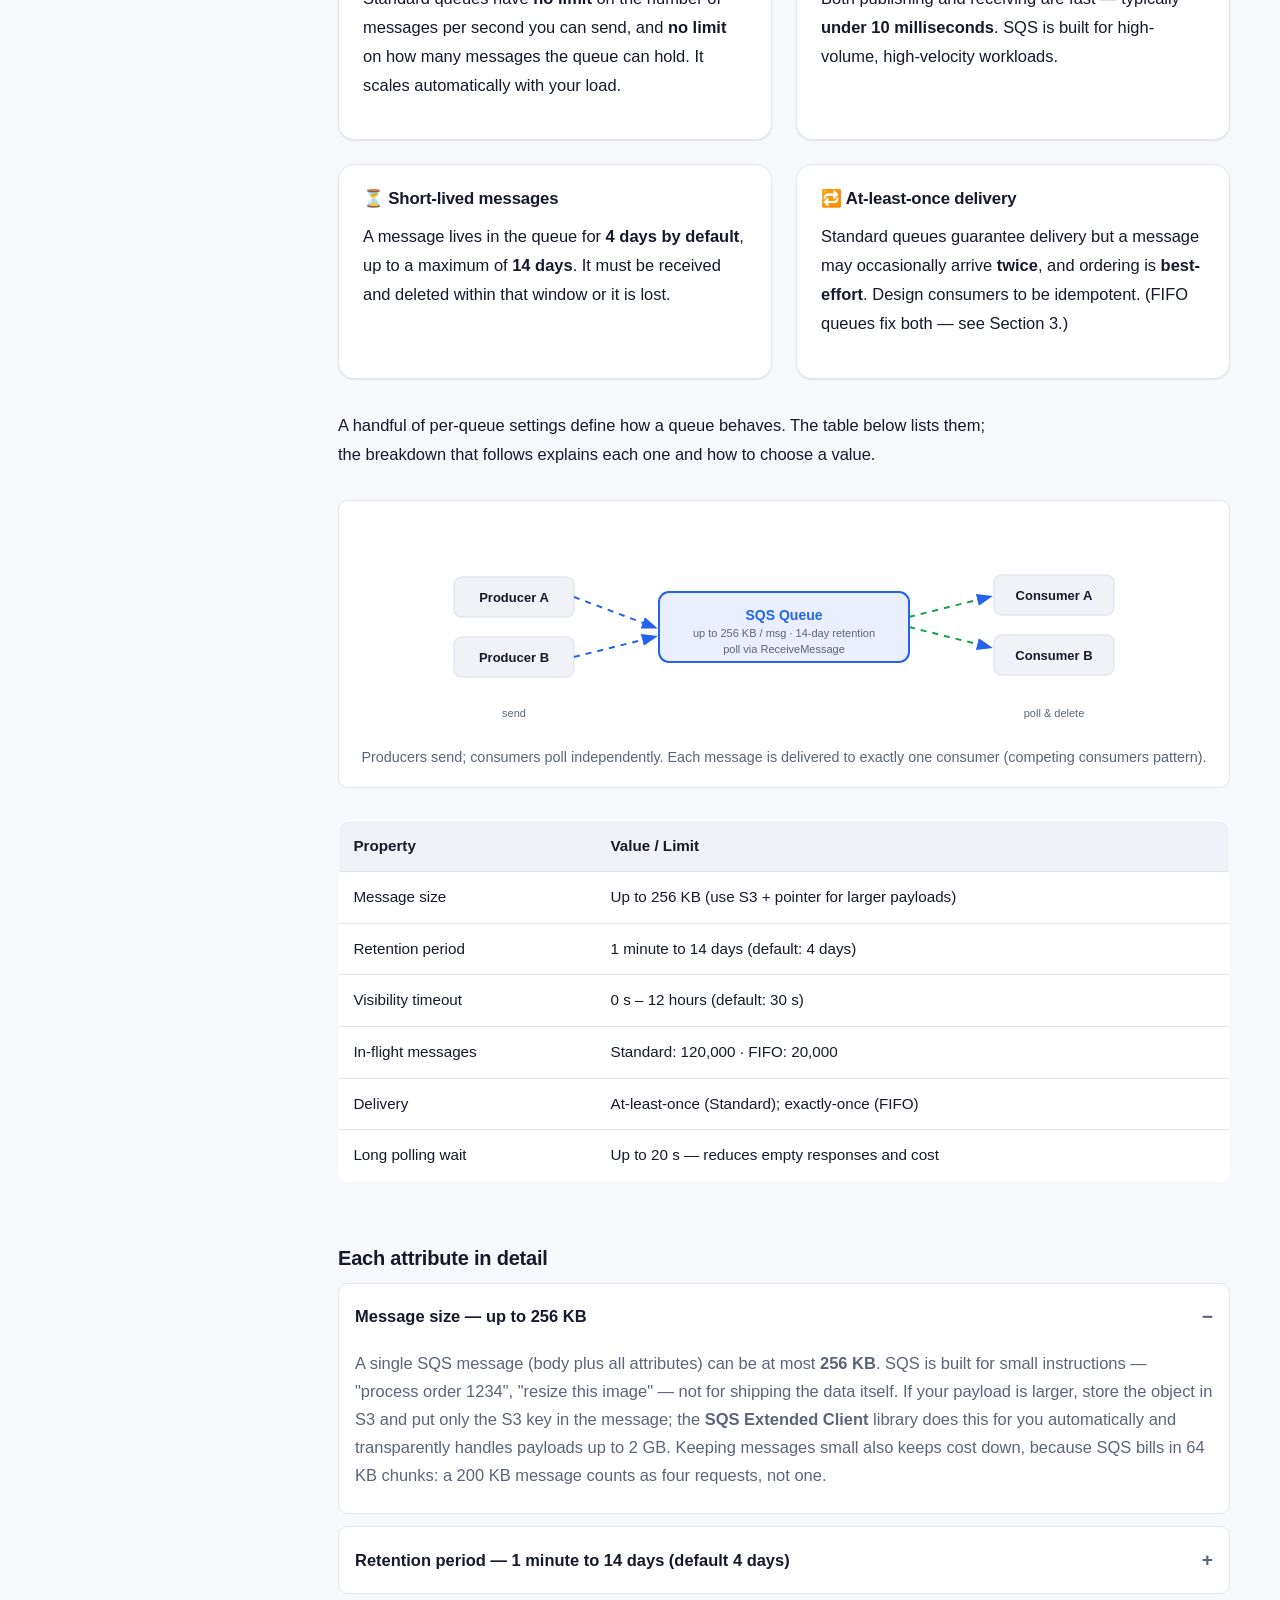
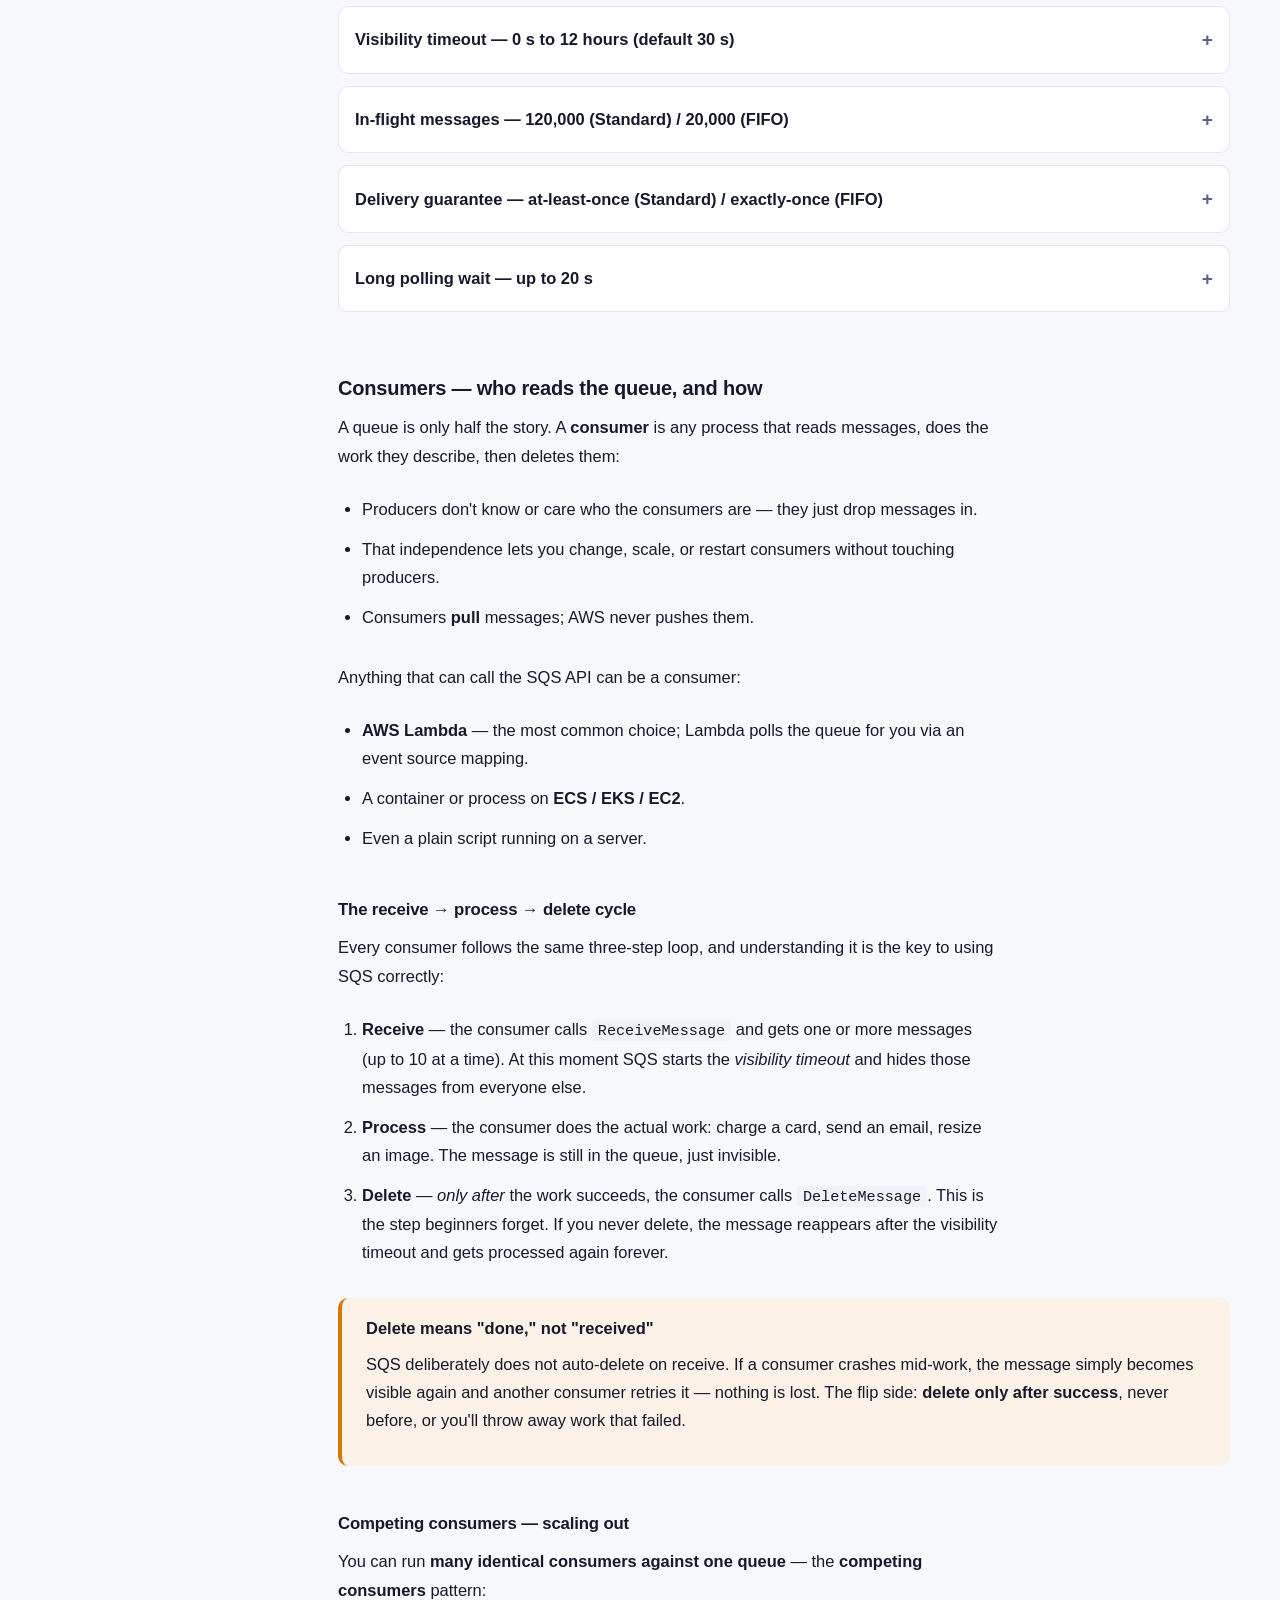
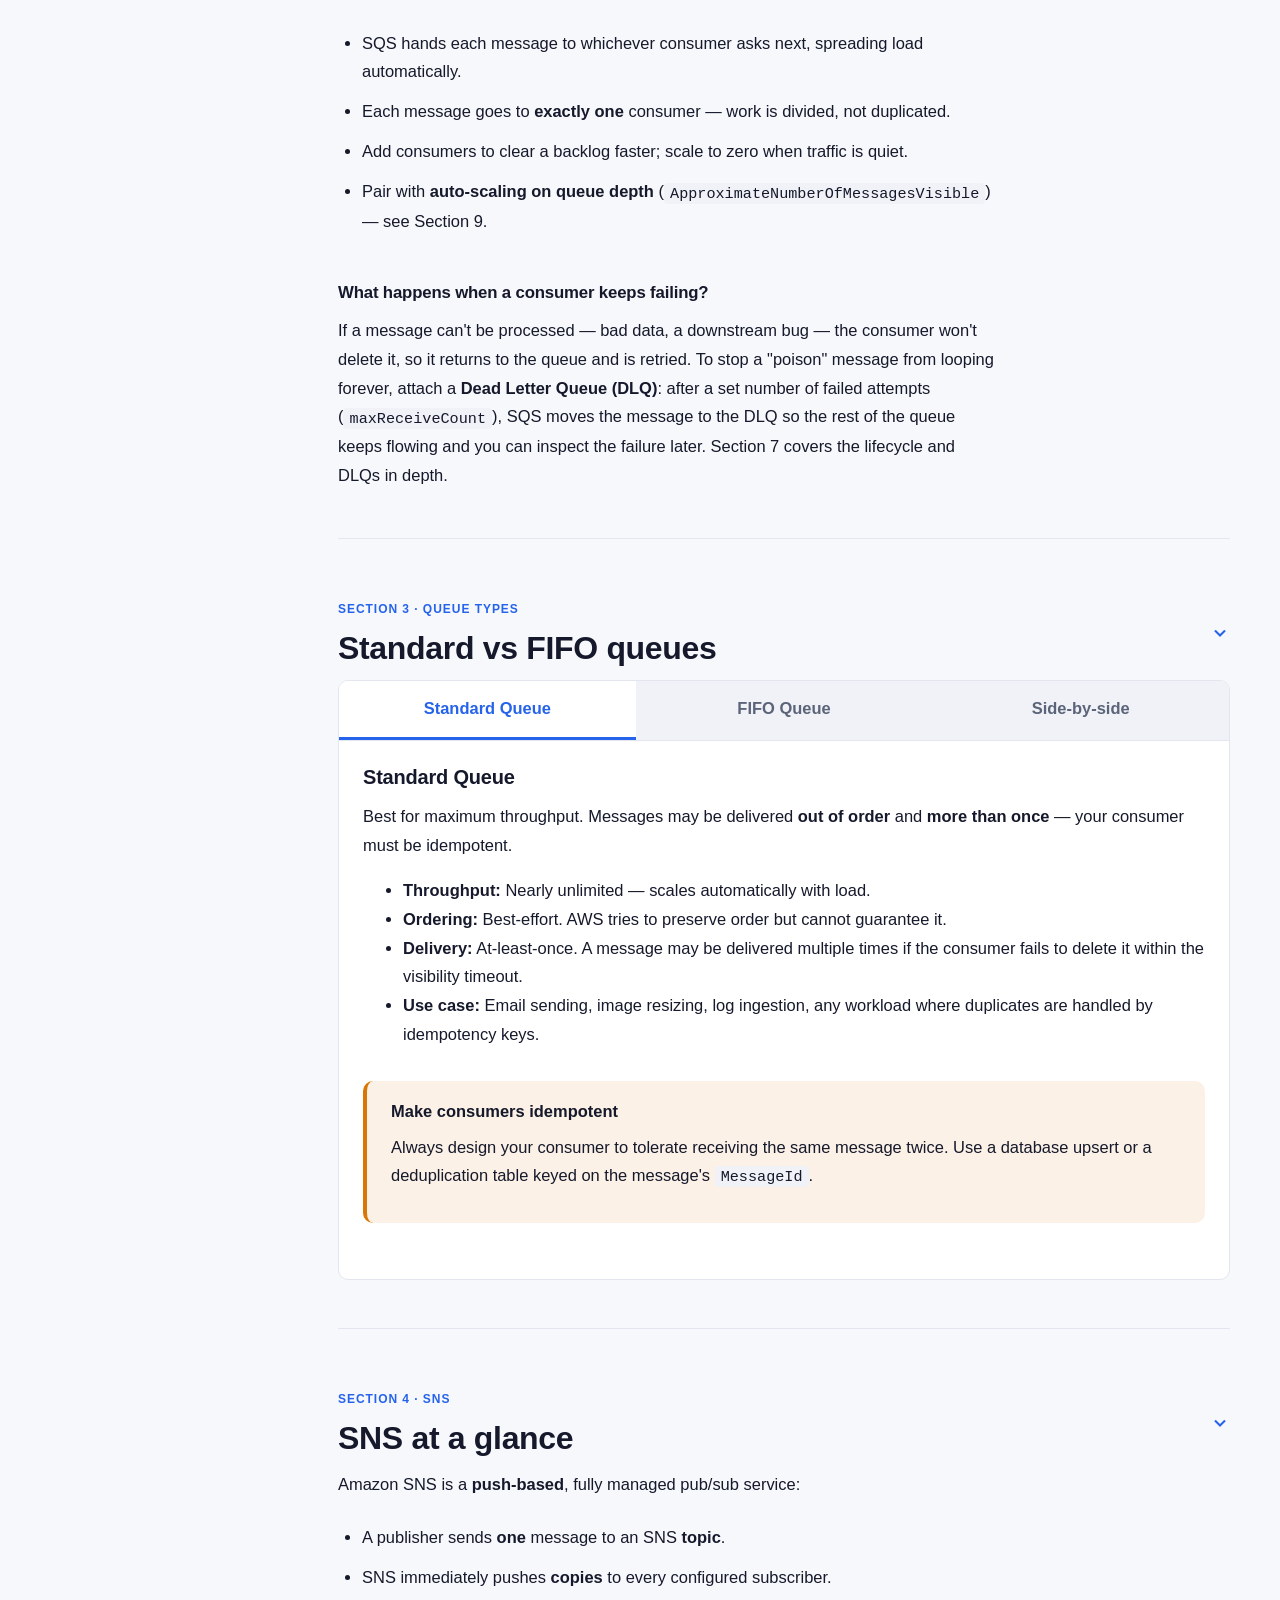
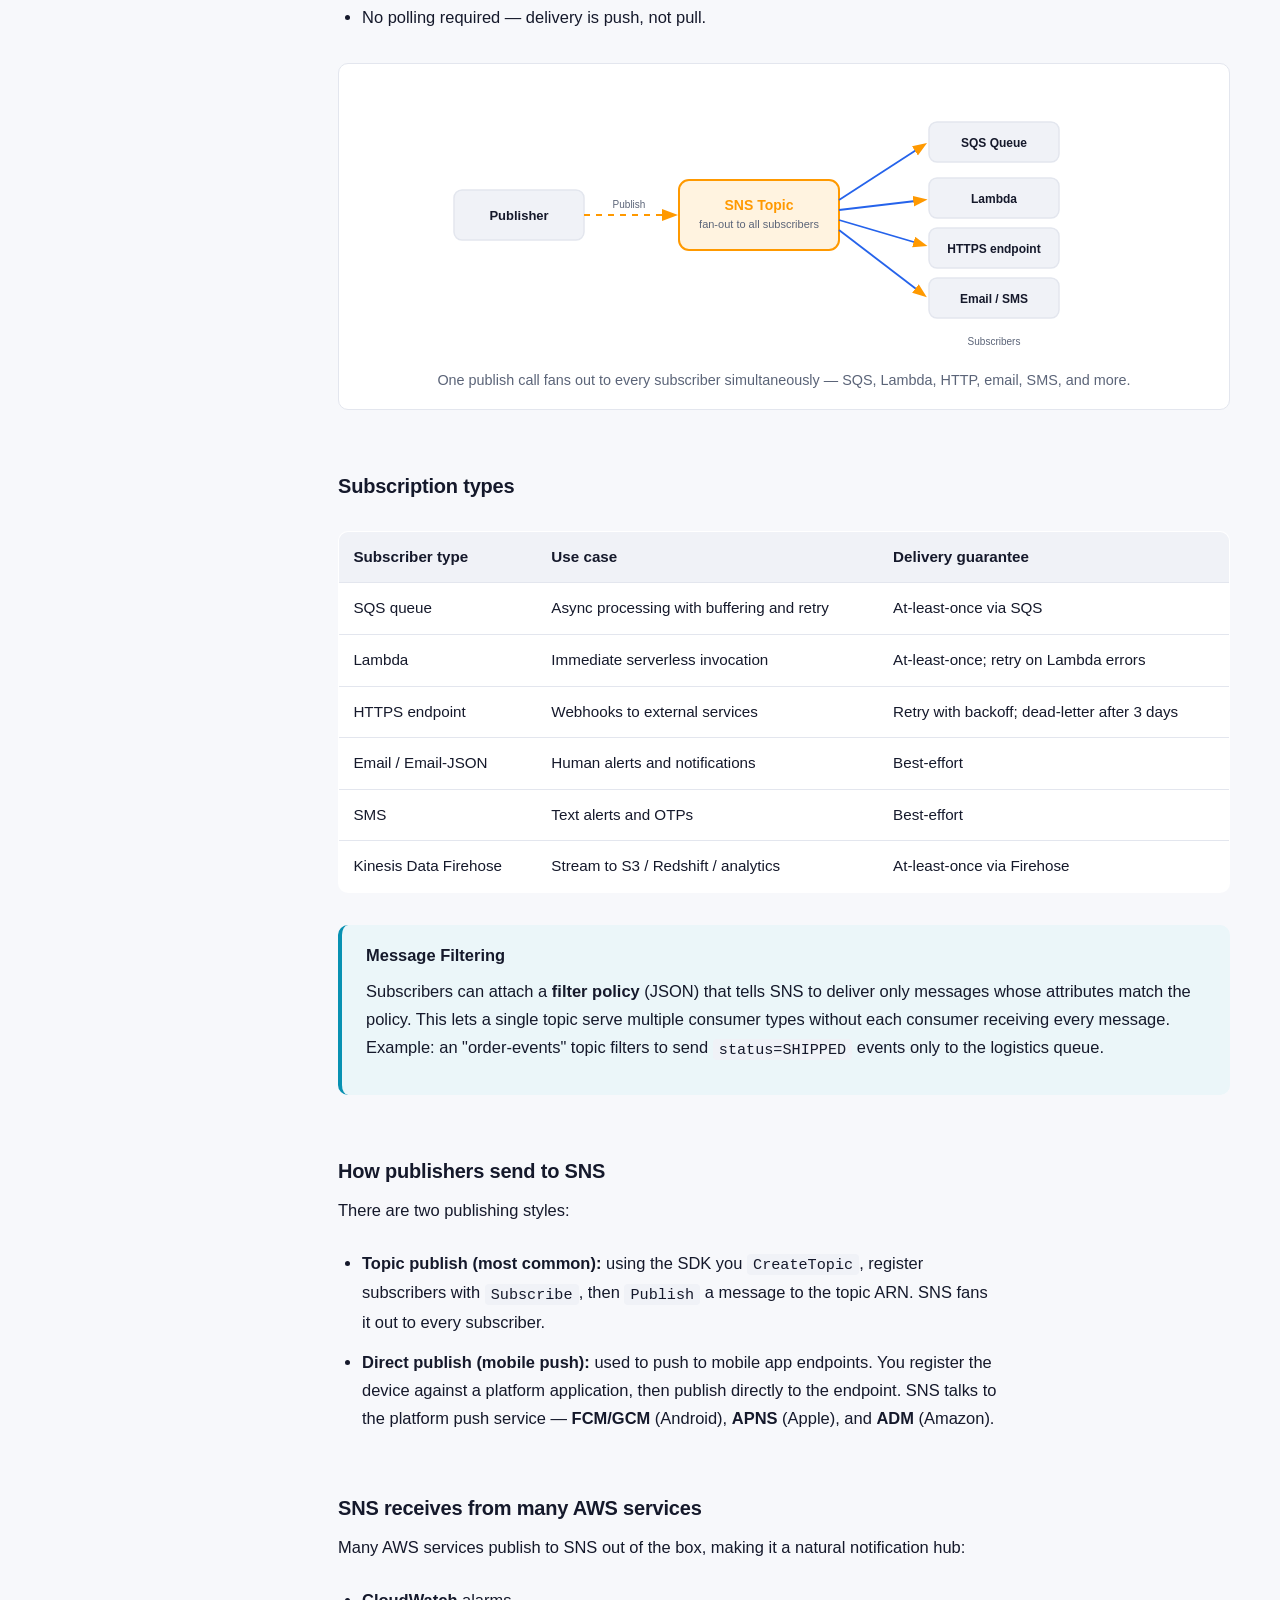
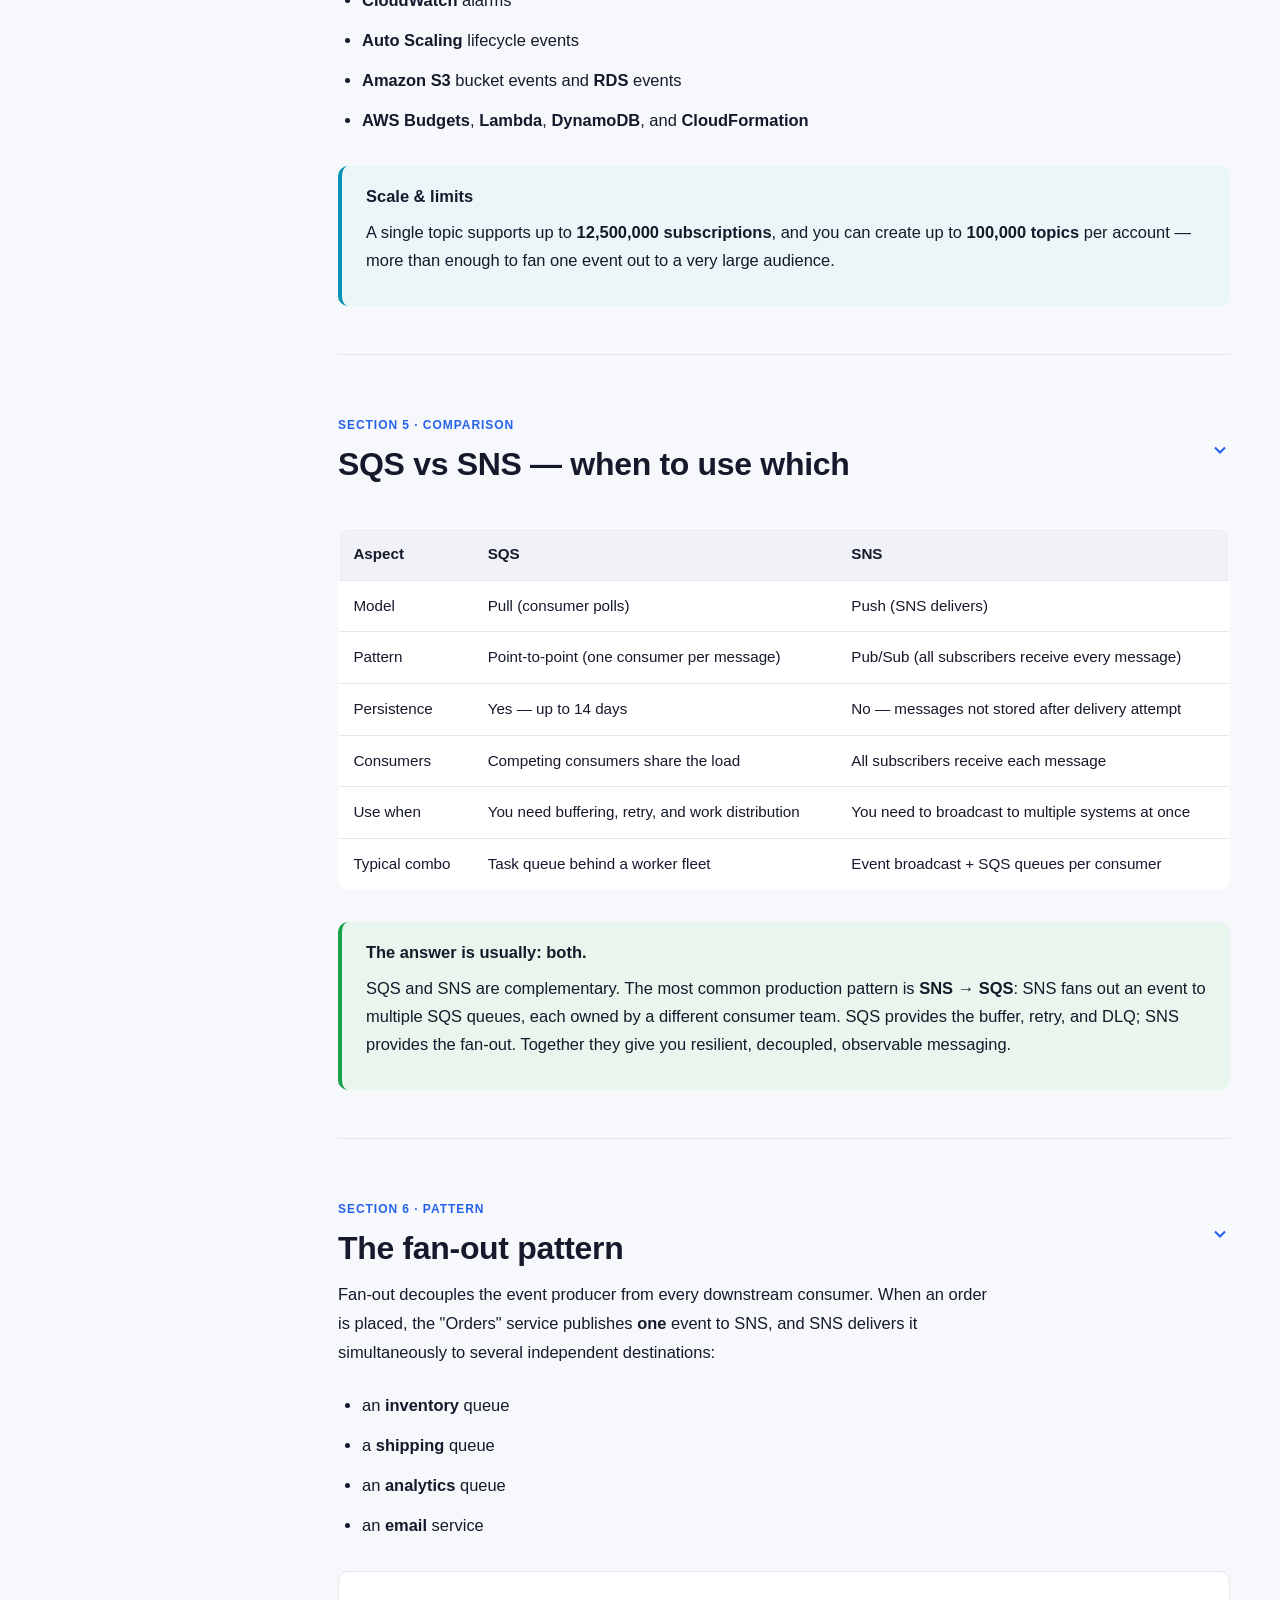
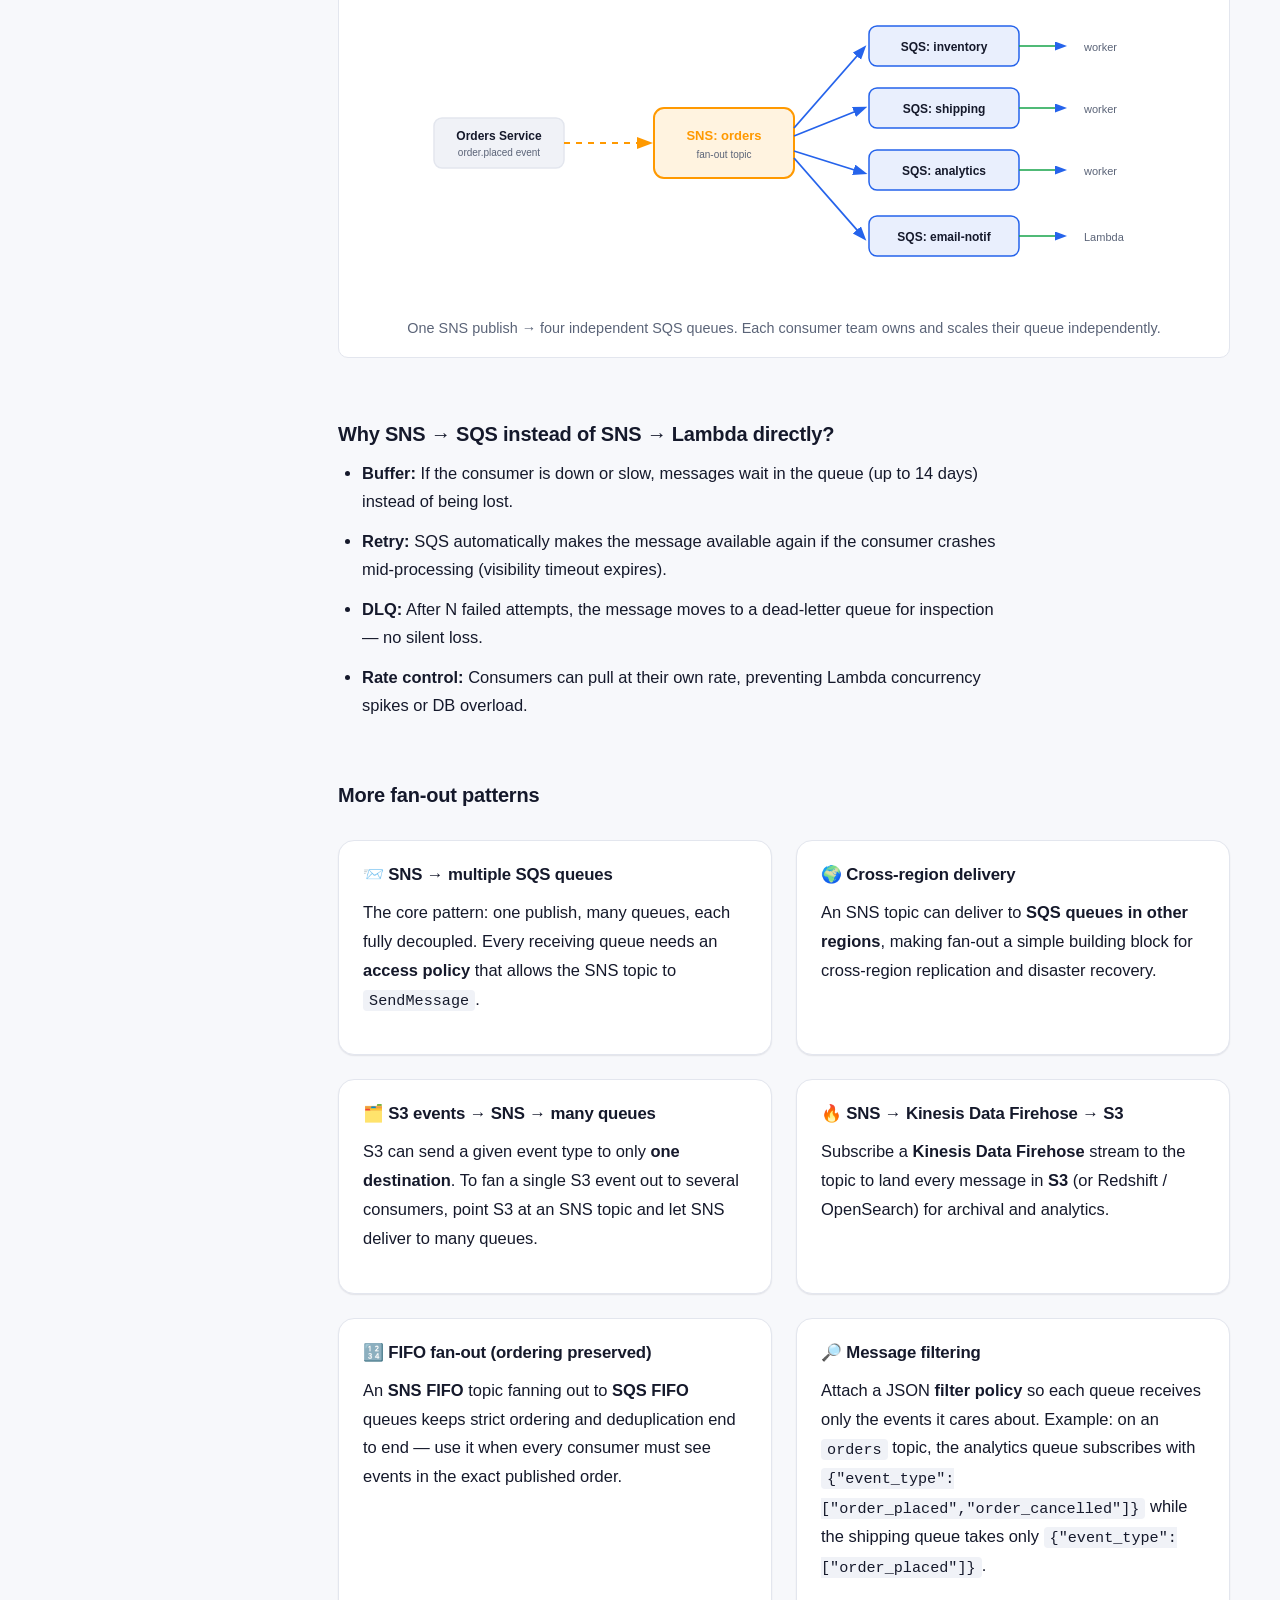
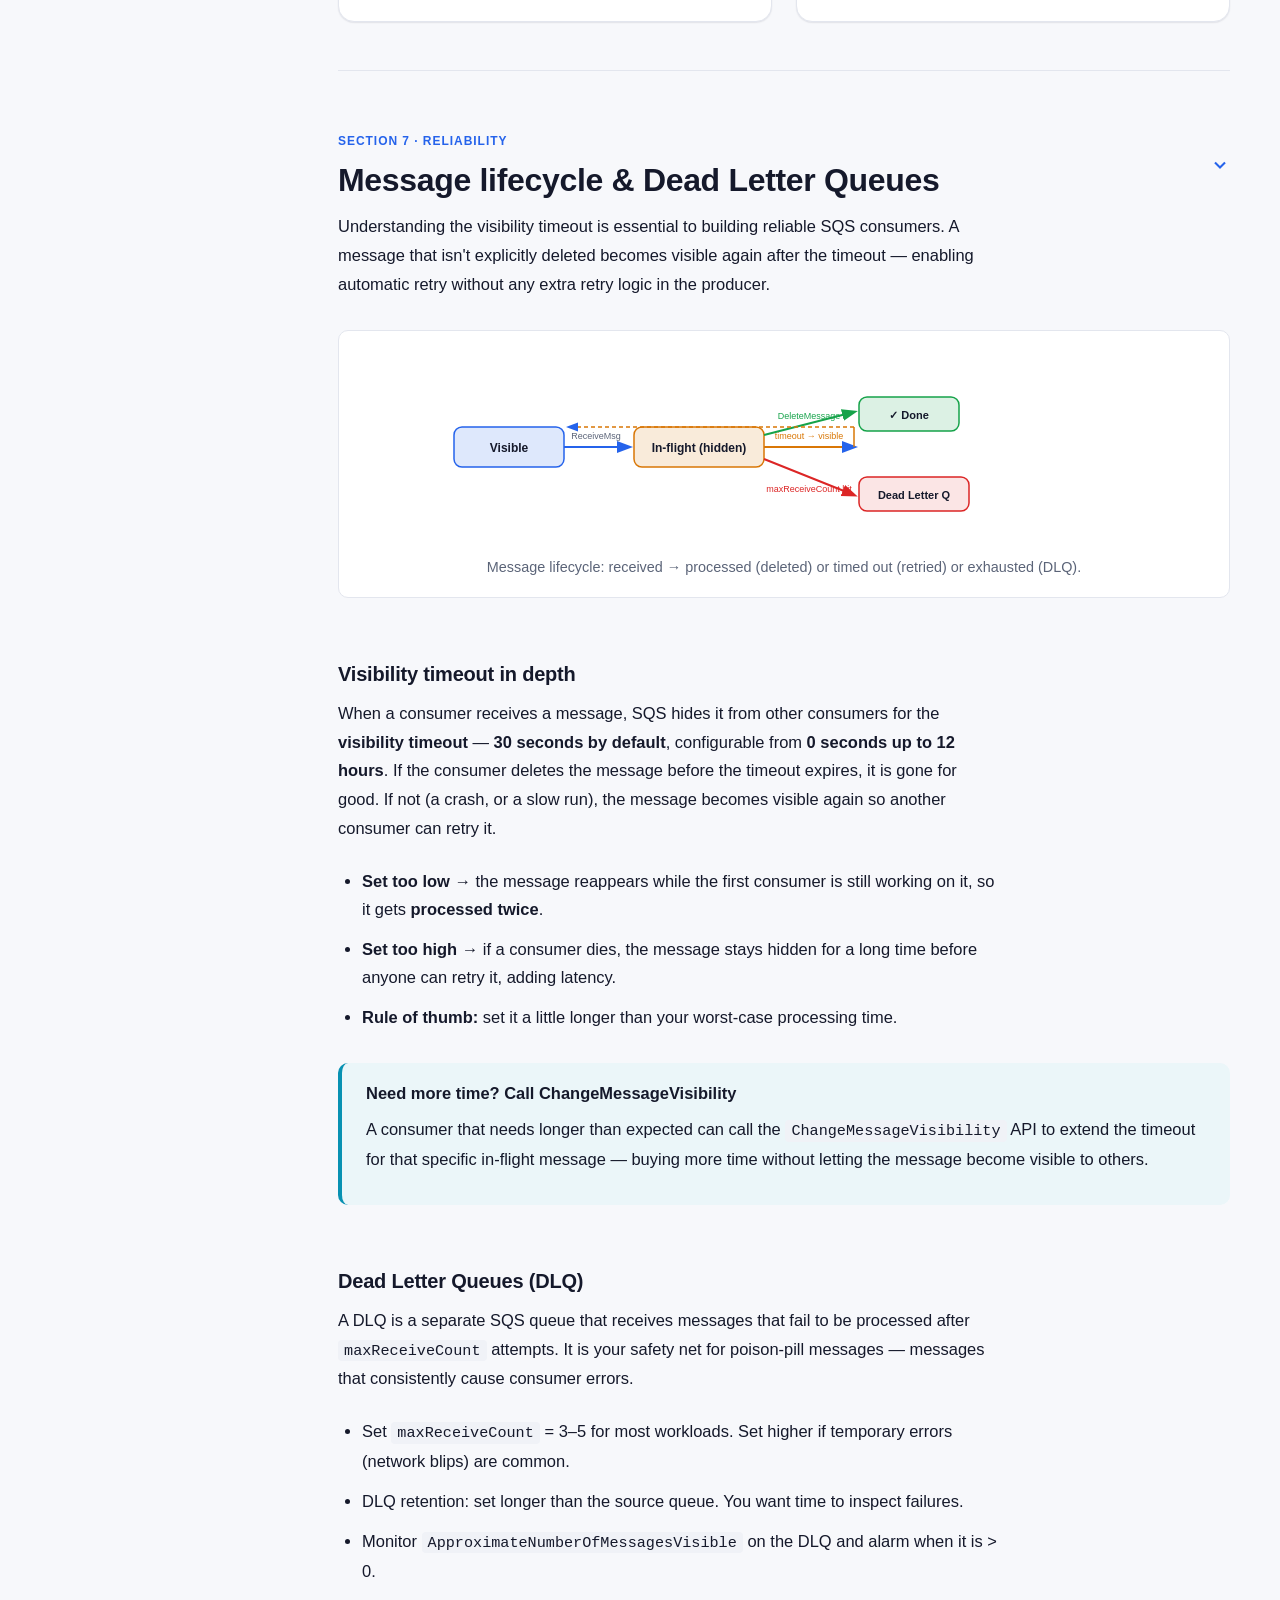
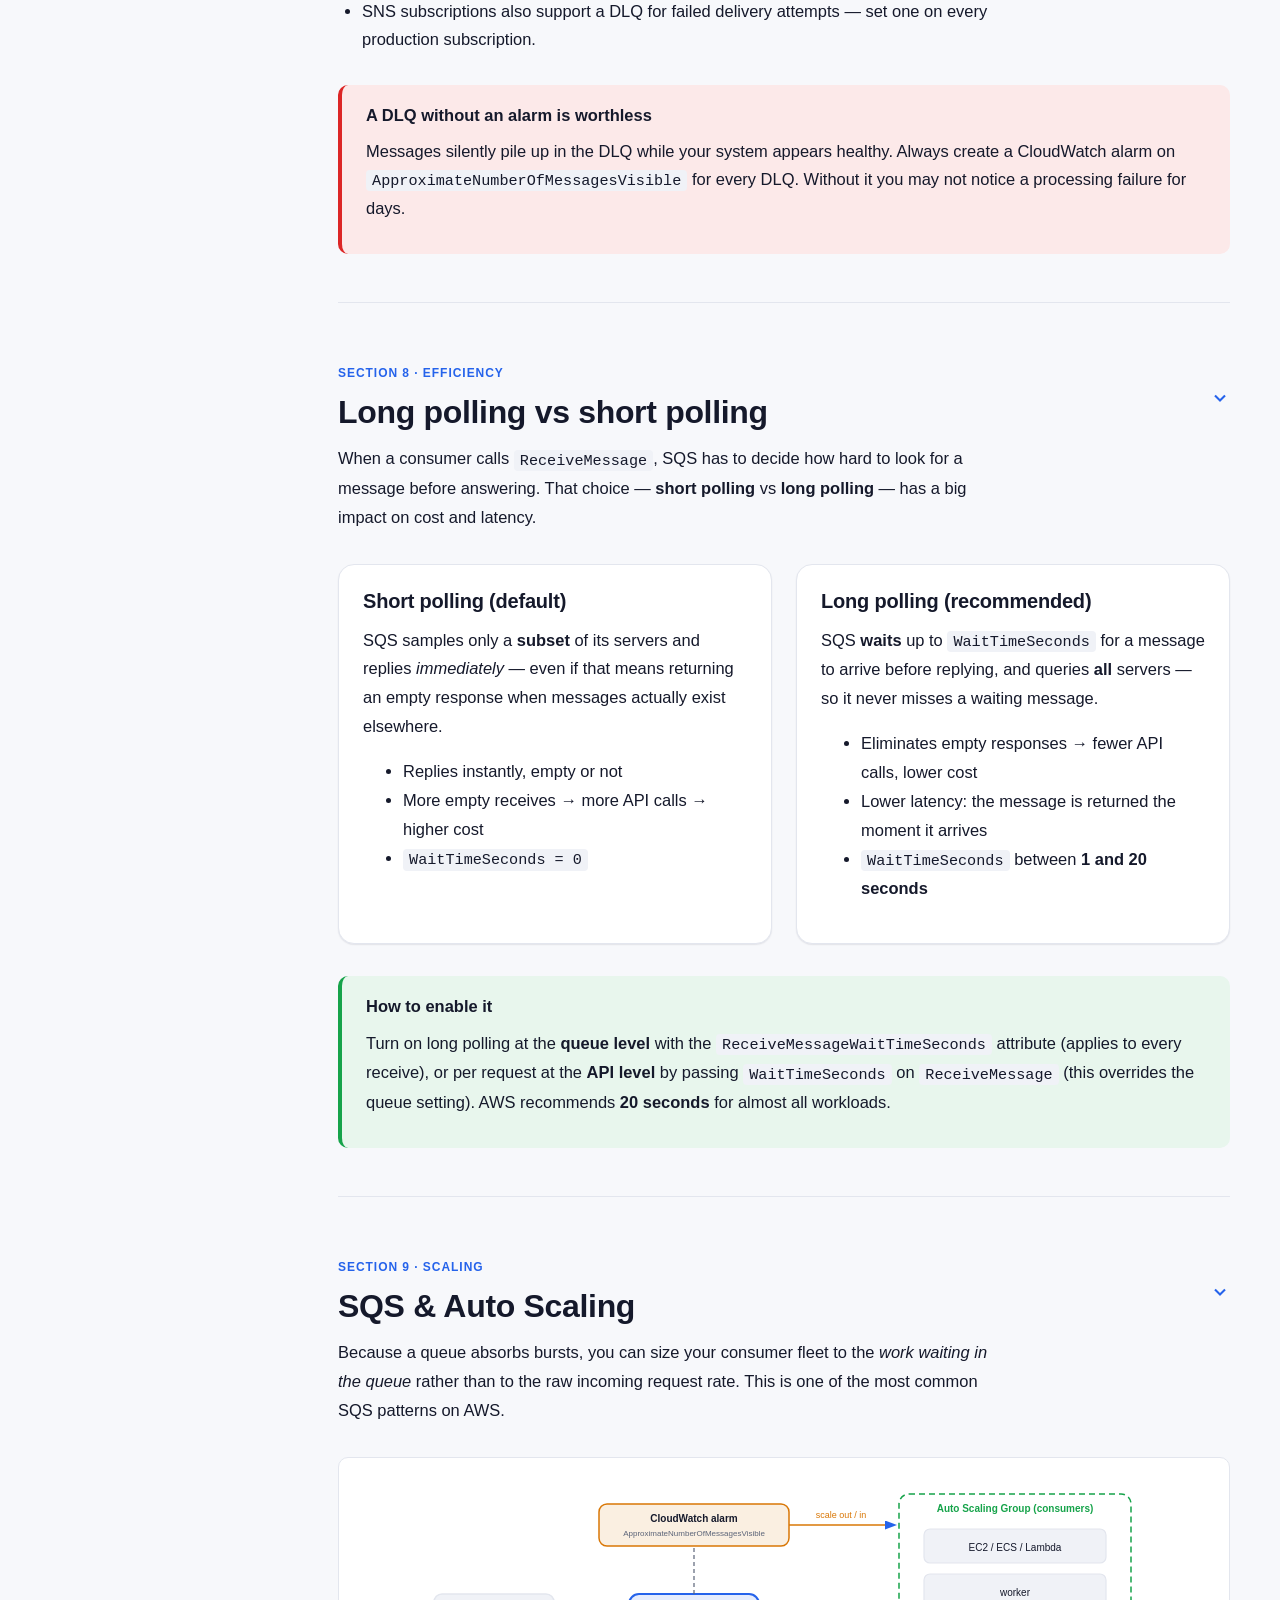
==== commit cef9e310: "Security section: replace grid with single-column stack layout" ====
--- a/sessions/aws-sqs-sns-deep-dive/index.html
+++ b/sessions/aws-sqs-sns-deep-dive/index.html
@@ -847,7 +847,7 @@
                 </div>
                 <svg class="section__chevron" width="20" height="20" viewBox="0 0 24 24" fill="none" stroke="currentColor" stroke-width="2.5" aria-hidden="true"><polyline points="9 18 15 12 9 6"/></svg>
               </summary>
-              <div class="grid-2">
+              <div class="stack">
                 <div class="card">
                   <h3>Access control (IAM + resource policies)</h3>
                   <p>SQS and SNS have two policy layers:</p>
--- a/sessions/aws-sqs-sns-deep-dive/styles.css
+++ b/sessions/aws-sqs-sns-deep-dive/styles.css
@@ -1,12 +1,16 @@
 /* AWS SQS & SNS Deep Dive — session-specific layout */
-.session{display:grid;grid-template-columns:minmax(0,1fr);gap:var(--space-6);padding:var(--space-5) 0 var(--space-8);}
+.session{display:grid;grid-template-columns:minmax(0,1fr);gap:var(--space-7);padding:var(--space-5) 0 var(--space-8);}
 .session>*{min-width:0;}
 @media(min-width:960px){.session{grid-template-columns:240px minmax(0,1fr);align-items:start;}}
 .breadcrumb{font-size:.9rem;color:var(--color-text-muted);margin:var(--space-3) 0 var(--space-2);}
 .breadcrumb a{color:var(--color-text-muted);}
 .breadcrumb a:hover{color:var(--color-primary);}
 .session__title{font-size:clamp(1.9rem,3.4vw,2.6rem);margin-bottom:var(--space-3);}
-.session__meta{display:flex;flex-wrap:wrap;gap:var(--space-3);align-items:center;color:var(--color-text-muted);font-size:.9rem;margin-bottom:var(--space-4);}
+.session__meta{display:flex;flex-wrap:wrap;gap:var(--space-3);align-items:center;color:var(--color-text-muted);font-size:.9rem;margin-bottom:var(--space-5);}
+/* Intro lede readability */
+main>.container>p{max-width:72ch;line-height:1.75;}
+main>.container>ul{max-width:72ch;padding-left:1.5rem;margin:0 0 var(--space-5);}
+main>.container>ul>li{margin-bottom:var(--space-2);line-height:1.7;}
 .toc{position:sticky;top:80px;align-self:start;max-height:calc(100vh - 100px);overflow-y:auto;padding:var(--space-4);background:var(--color-surface);border:1px solid var(--color-border);border-radius:var(--radius-md);font-size:.9rem;}
 .toc h2{font-size:.8rem;text-transform:uppercase;letter-spacing:.08em;color:var(--color-text-muted);margin-bottom:var(--space-3);}
 .toc ol{list-style:none;padding:0;margin:0;counter-reset:toc;}
@@ -16,16 +20,24 @@
 .toc a:hover{background:var(--color-surface-2);color:var(--color-text);}
 .toc a.is-active{background:color-mix(in srgb,var(--color-primary) 12%,transparent);color:var(--color-primary);font-weight:600;}
 @media(max-width:959px){.toc{position:static;max-height:none;}}
-.section{padding-top:var(--space-5);margin-top:var(--space-5);scroll-margin-top:80px;}
+.section{padding-top:var(--space-7);margin-top:var(--space-7);scroll-margin-top:80px;}
 .section+.section{border-top:1px solid var(--color-border);}
 .section__eyebrow{display:inline-block;font-size:.75rem;font-weight:700;letter-spacing:.08em;text-transform:uppercase;color:var(--color-primary);margin-bottom:var(--space-2);}
-.section h2{margin-bottom:var(--space-4);}
-/* Presentation spacing: clearly separate subsections within a section */
-.section__collapse>h3{margin-top:var(--space-7);}
-.section__collapse>h4{margin-top:var(--space-6);}
-.section__collapse>ul,.section__collapse>ol{margin:0 0 var(--space-5);padding-left:1.4rem;}
-.section__collapse>ul>li,.section__collapse>ol>li{margin-bottom:var(--space-2);}
+.section h2{margin-bottom:var(--space-5);}
+/* ── Presentation readability: roomier spacing + comfortable line length ── */
+.section__collapse{font-size:1.03rem;line-height:1.75;}
+.section__collapse>p{margin:0 0 var(--space-5);max-width:72ch;}
+.section__collapse>h3{margin-top:var(--space-8);margin-bottom:var(--space-3);}
+.section__collapse>h4{margin-top:var(--space-7);margin-bottom:var(--space-3);}
+.section__collapse>ul,.section__collapse>ol{margin:0 0 var(--space-6);padding-left:1.5rem;max-width:72ch;}
+.section__collapse>ul>li,.section__collapse>ol>li{margin-bottom:var(--space-3);line-height:1.7;}
 .section__collapse>ul>li:last-child,.section__collapse>ol>li:last-child{margin-bottom:0;}
+.section__collapse .callout{margin:var(--space-6) 0;line-height:1.7;}
+.section__collapse .figure{margin:var(--space-6) 0;}
+.section__collapse .table-wrap{margin:var(--space-6) 0;}
+.section__collapse .grid-2,.section__collapse .grid-3{margin:var(--space-6) 0;}
+/* Vertical stack — cards in a single column, one per row */
+.stack{display:flex;flex-direction:column;gap:var(--space-5);}
 .section-controls{display:flex;gap:var(--space-2);flex-wrap:wrap;margin:var(--space-4) 0 0;}
 .section-controls__btn{font:inherit;font-size:.85rem;font-weight:600;padding:.4rem .85rem;border-radius:6px;background:var(--color-surface);color:var(--color-text);border:1px solid var(--color-border);cursor:pointer;}
 .section-controls__btn:hover{background:var(--color-surface-2);border-color:var(--color-primary);color:var(--color-primary);}
@@ -39,11 +51,13 @@
 .section__heading h2{margin-bottom:0;transition:color 150ms ease;}
 .section__chevron{flex-shrink:0;color:var(--color-text-muted);transition:transform 200ms ease,color 150ms ease;}
 .section__collapse[open]>summary .section__chevron{transform:rotate(90deg);color:var(--color-primary);}
-.grid-2{display:grid;grid-template-columns:1fr;gap:var(--space-4);}
-@media(min-width:720px){.grid-2{grid-template-columns:repeat(2,1fr);}}
-.grid-3{display:grid;grid-template-columns:1fr;gap:var(--space-4);}
-@media(min-width:720px){.grid-3{grid-template-columns:repeat(2,1fr);}}
-@media(min-width:1080px){.grid-3{grid-template-columns:repeat(3,1fr);}}
+.grid-2{display:grid;grid-template-columns:1fr;gap:var(--space-5);}
+.grid-2>*{min-width:0;}
+@media(min-width:720px){.grid-2{grid-template-columns:repeat(2,minmax(0,1fr));}}
+.grid-3{display:grid;grid-template-columns:1fr;gap:var(--space-5);}
+.grid-3>*{min-width:0;}
+@media(min-width:720px){.grid-3{grid-template-columns:repeat(2,minmax(0,1fr));}}
+@media(min-width:1080px){.grid-3{grid-template-columns:repeat(3,minmax(0,1fr));}}
 .figure{background:var(--color-surface);border:1px solid var(--color-border);border-radius:var(--radius-md);padding:var(--space-4);margin:var(--space-4) 0;}
 .figure figcaption{margin-top:var(--space-2);color:var(--color-text-muted);font-size:.9rem;text-align:center;}
 .tabs{border:1px solid var(--color-border);border-radius:var(--radius-md);background:var(--color-surface);overflow:hidden;}
@@ -52,13 +66,13 @@
 .tabs__btn[aria-selected="true"]{color:var(--color-primary);border-bottom-color:var(--color-primary);background:var(--color-surface);}
 .tabs__panel{padding:var(--space-5);}
 .tabs__panel[hidden]{display:none;}
-.accordion{display:flex;flex-direction:column;gap:var(--space-2);}
+.accordion{display:flex;flex-direction:column;gap:var(--space-3);}
 .accordion details{background:var(--color-surface);border:1px solid var(--color-border);border-radius:var(--radius-md);overflow:hidden;}
-.accordion summary{list-style:none;cursor:pointer;padding:var(--space-3) var(--space-4);font-weight:600;display:flex;align-items:center;justify-content:space-between;}
+.accordion summary{list-style:none;cursor:pointer;padding:var(--space-4);font-weight:600;display:flex;align-items:center;justify-content:space-between;}
 .accordion summary::-webkit-details-marker{display:none;}
 .accordion summary::after{content:"+";color:var(--color-text-muted);font-size:1.2rem;}
 .accordion details[open] summary::after{content:"−";}
-.accordion .accordion__body{padding:0 var(--space-4) var(--space-4);color:var(--color-text-muted);}
+.accordion .accordion__body{padding:0 var(--space-4) var(--space-5);color:var(--color-text-muted);line-height:1.7;}
 .accordion .accordion__body p:last-child{margin-bottom:0;}
 .mental-grid{display:grid;grid-template-columns:1fr;gap:var(--space-3);}
 @media(min-width:720px){.mental-grid{grid-template-columns:repeat(2,1fr);}}
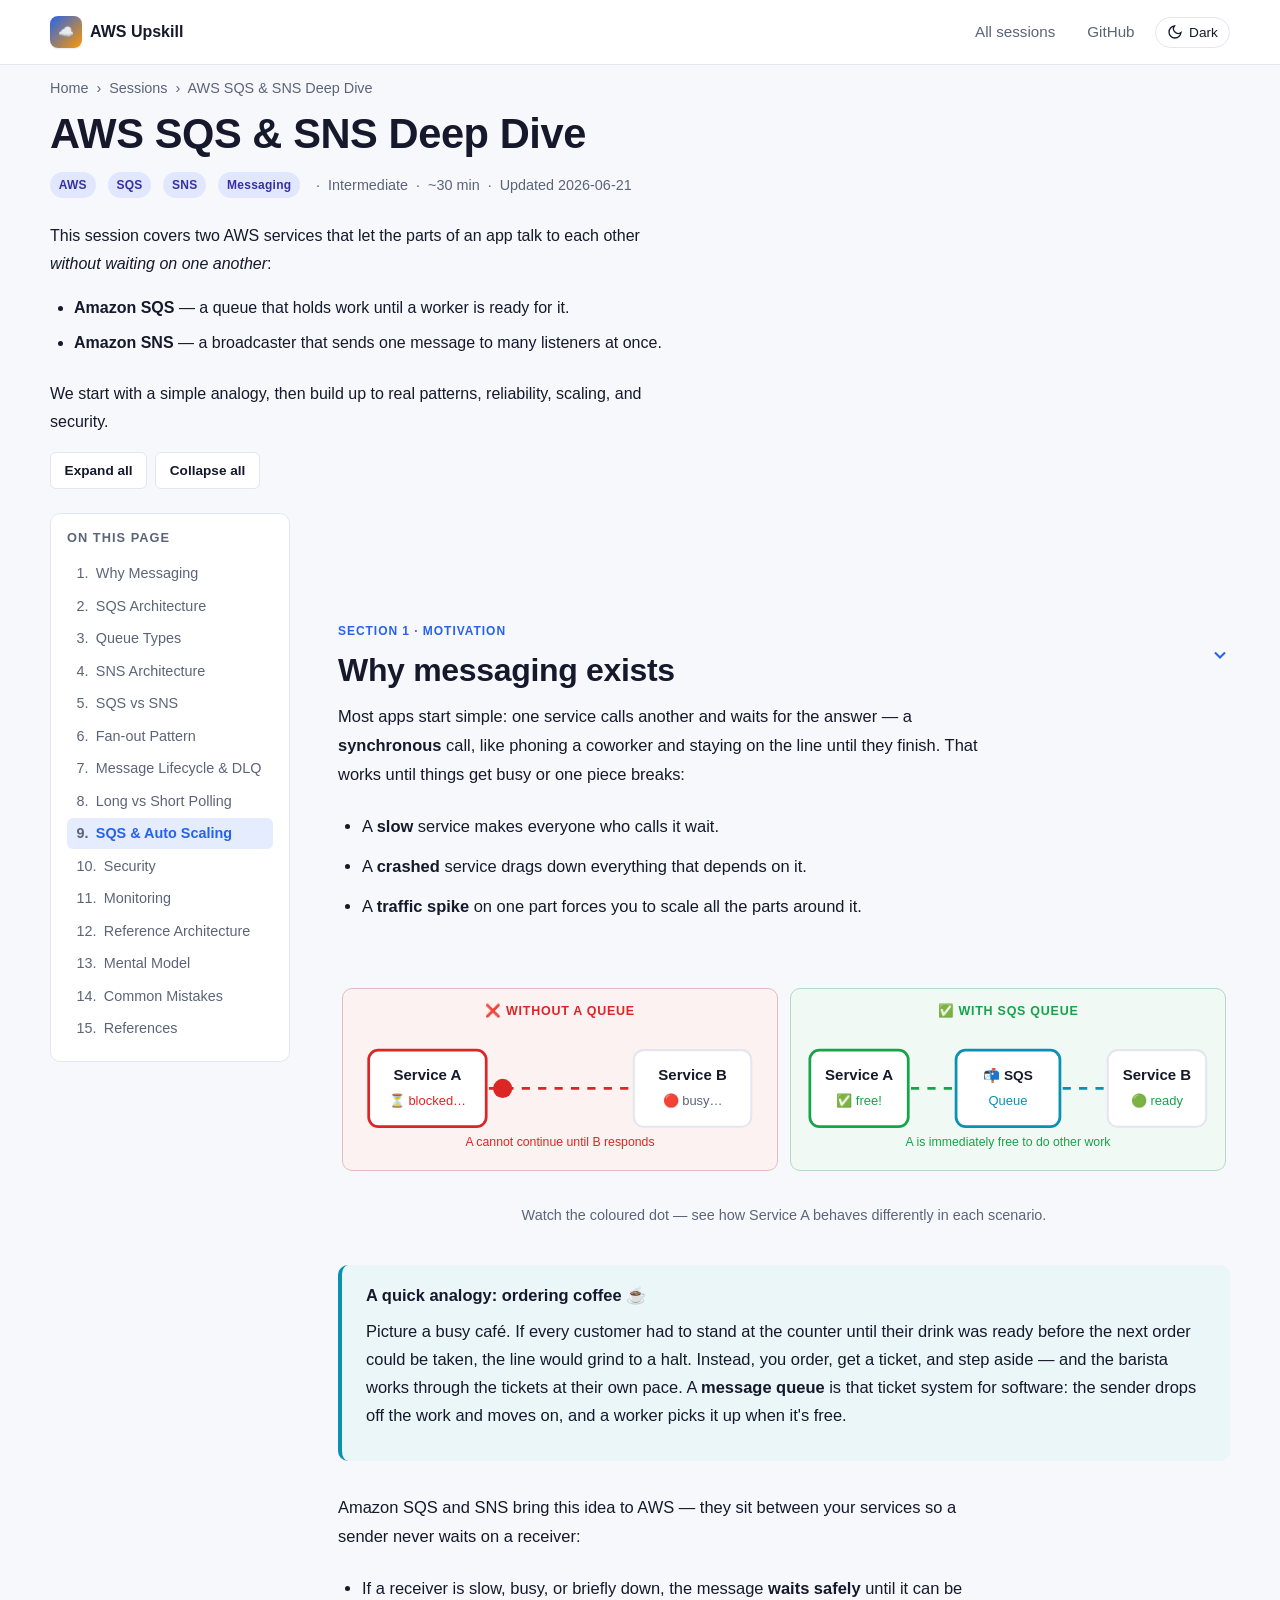
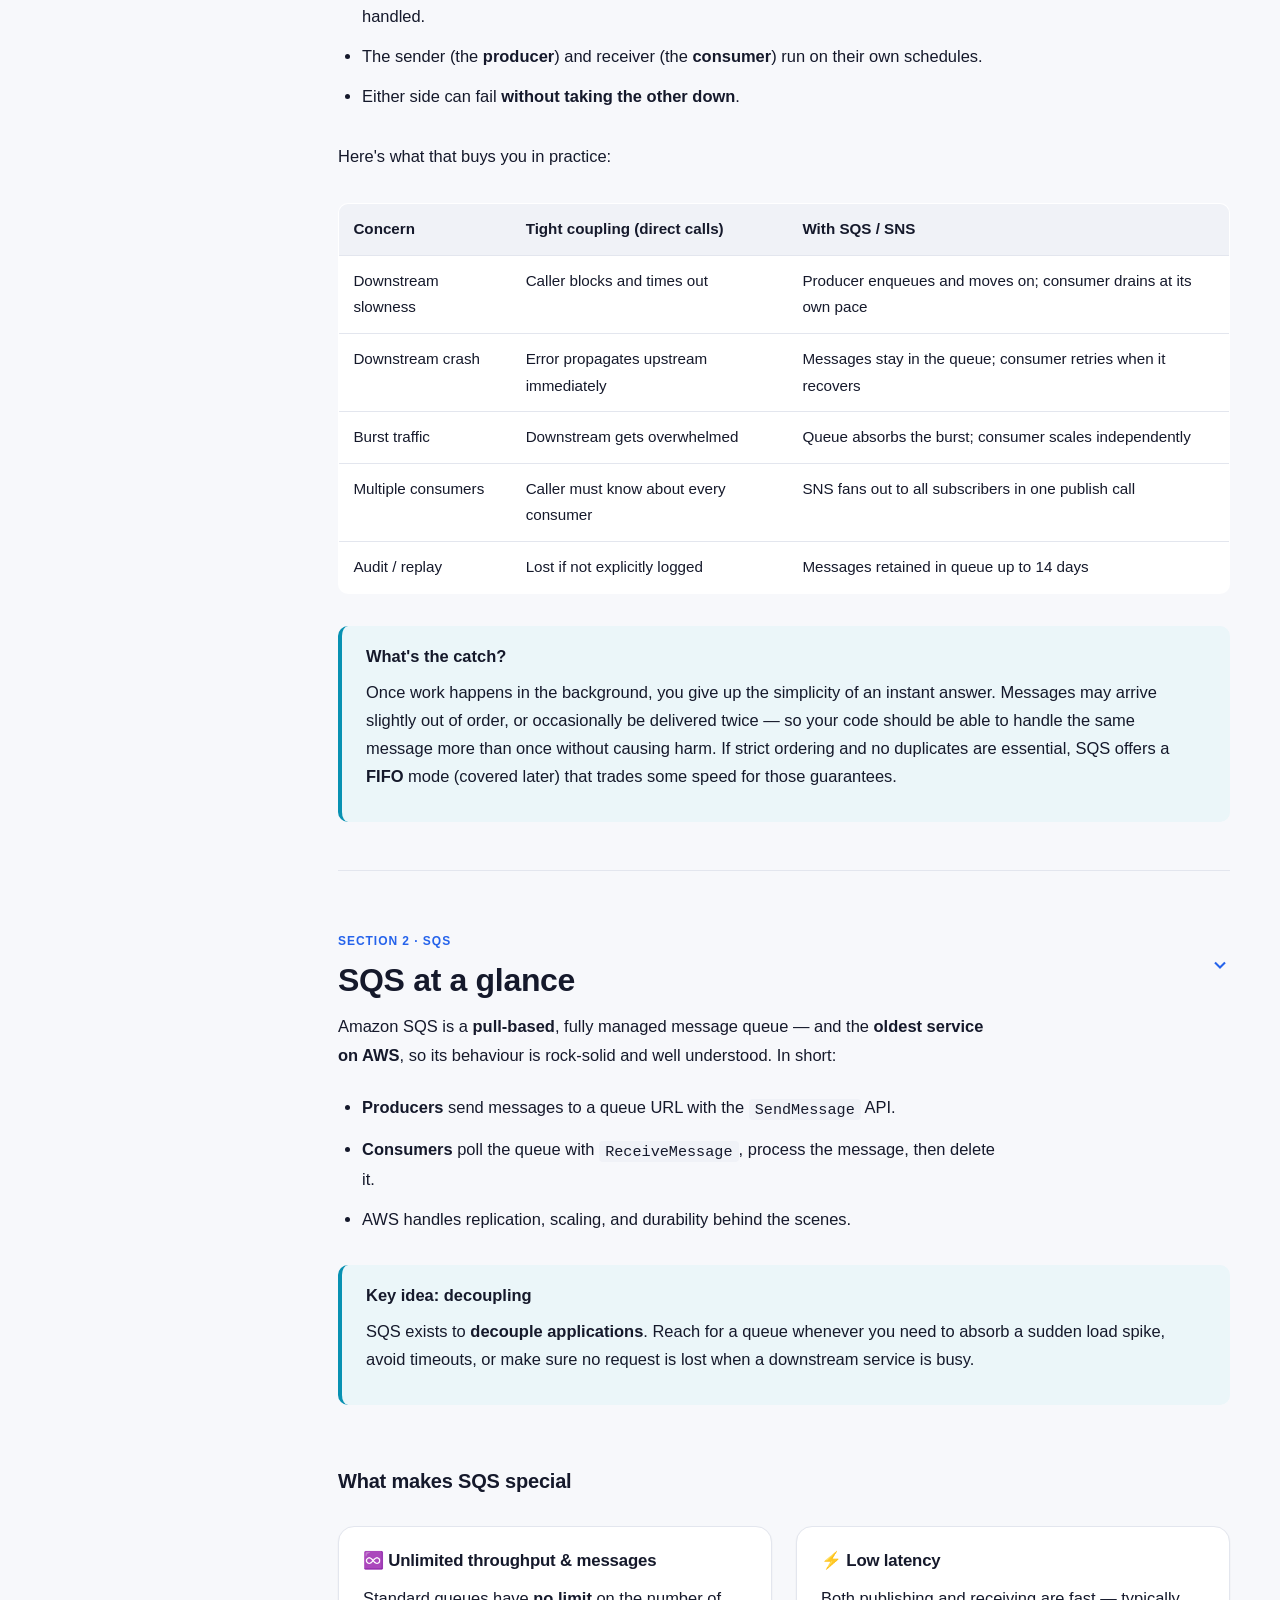
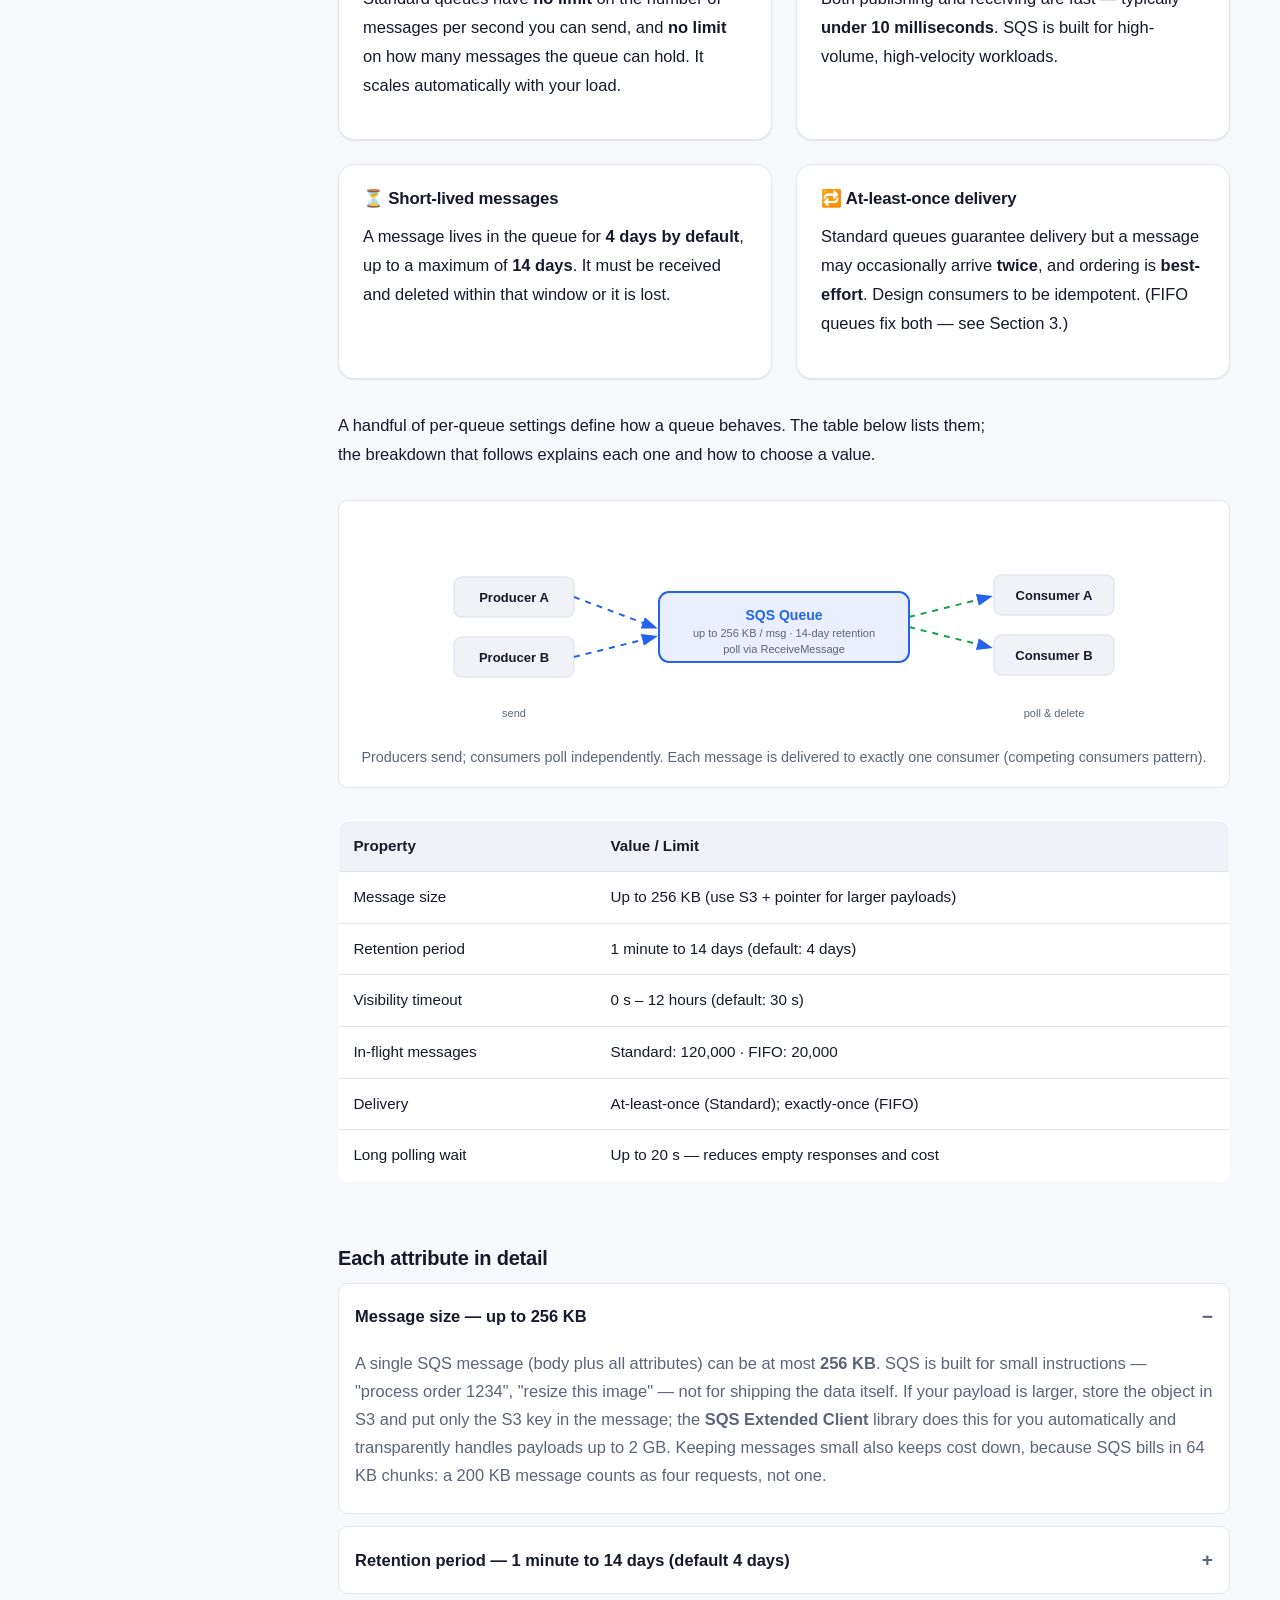
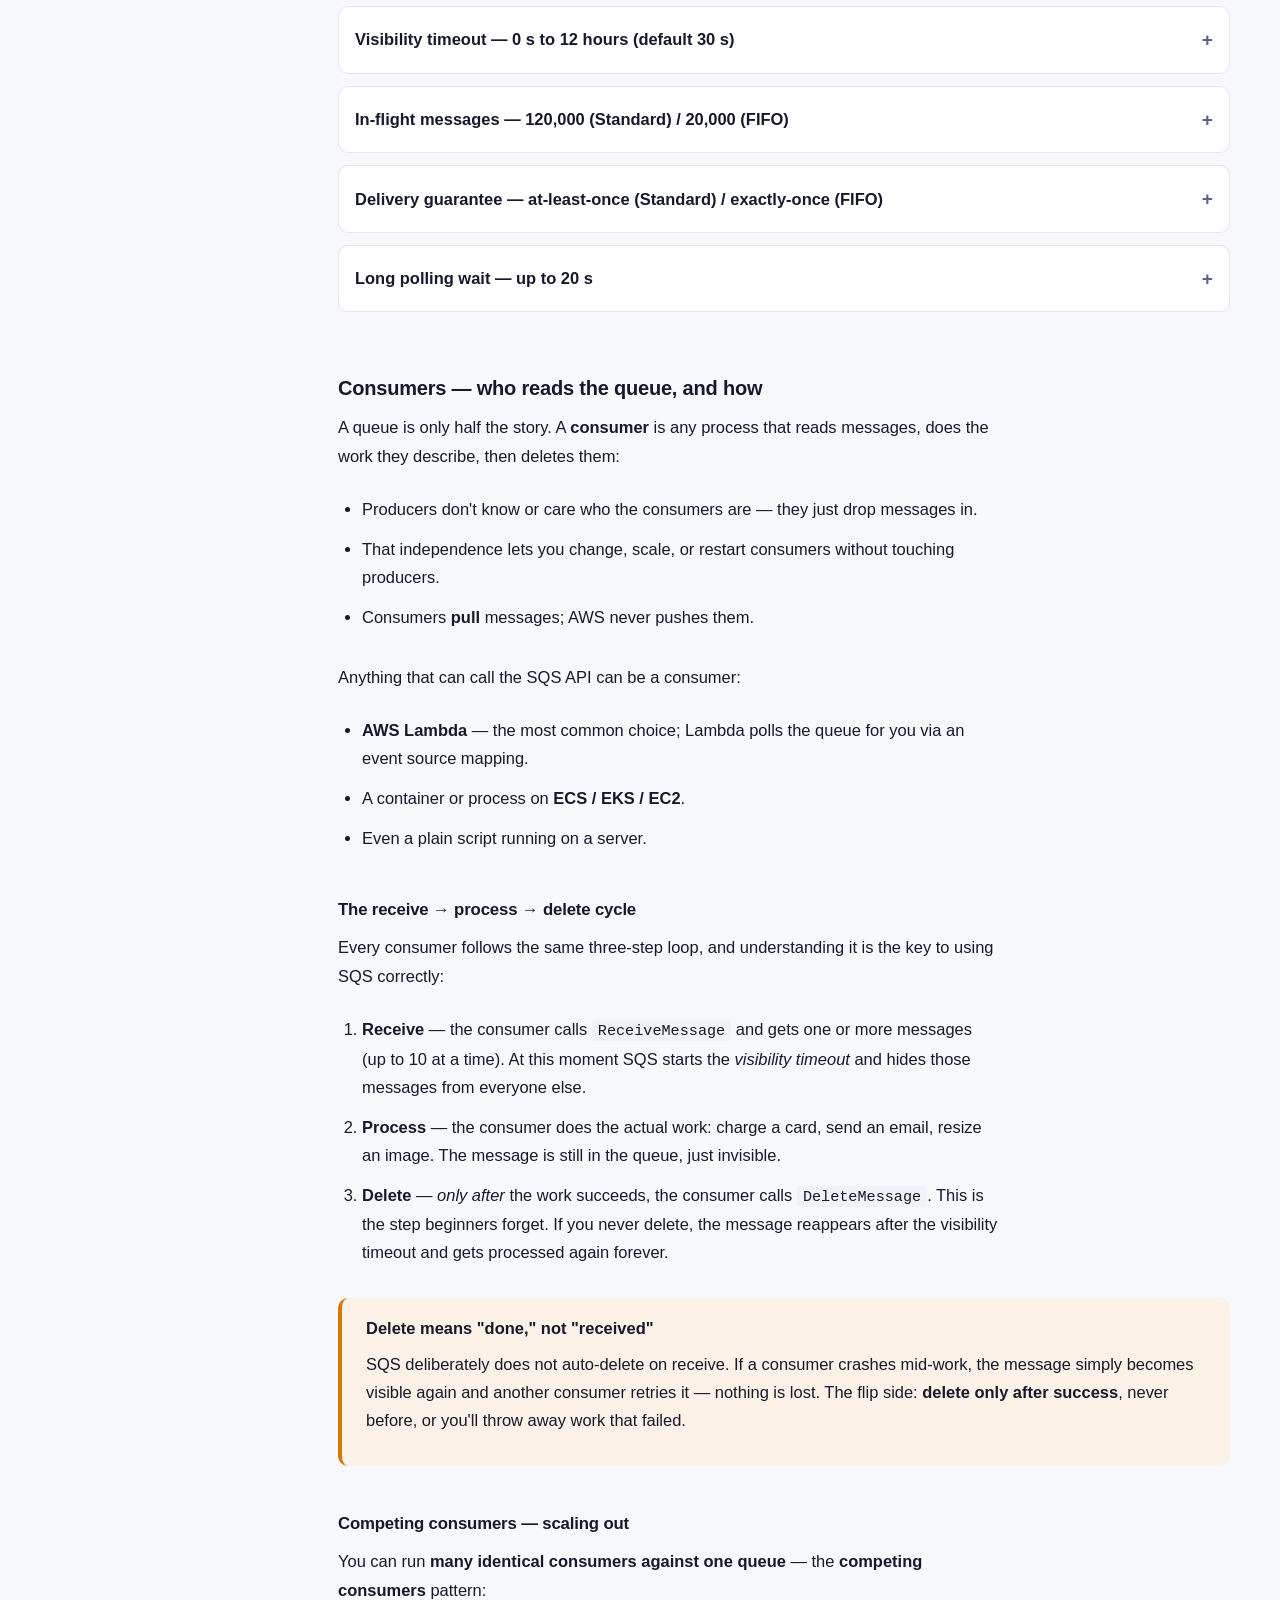
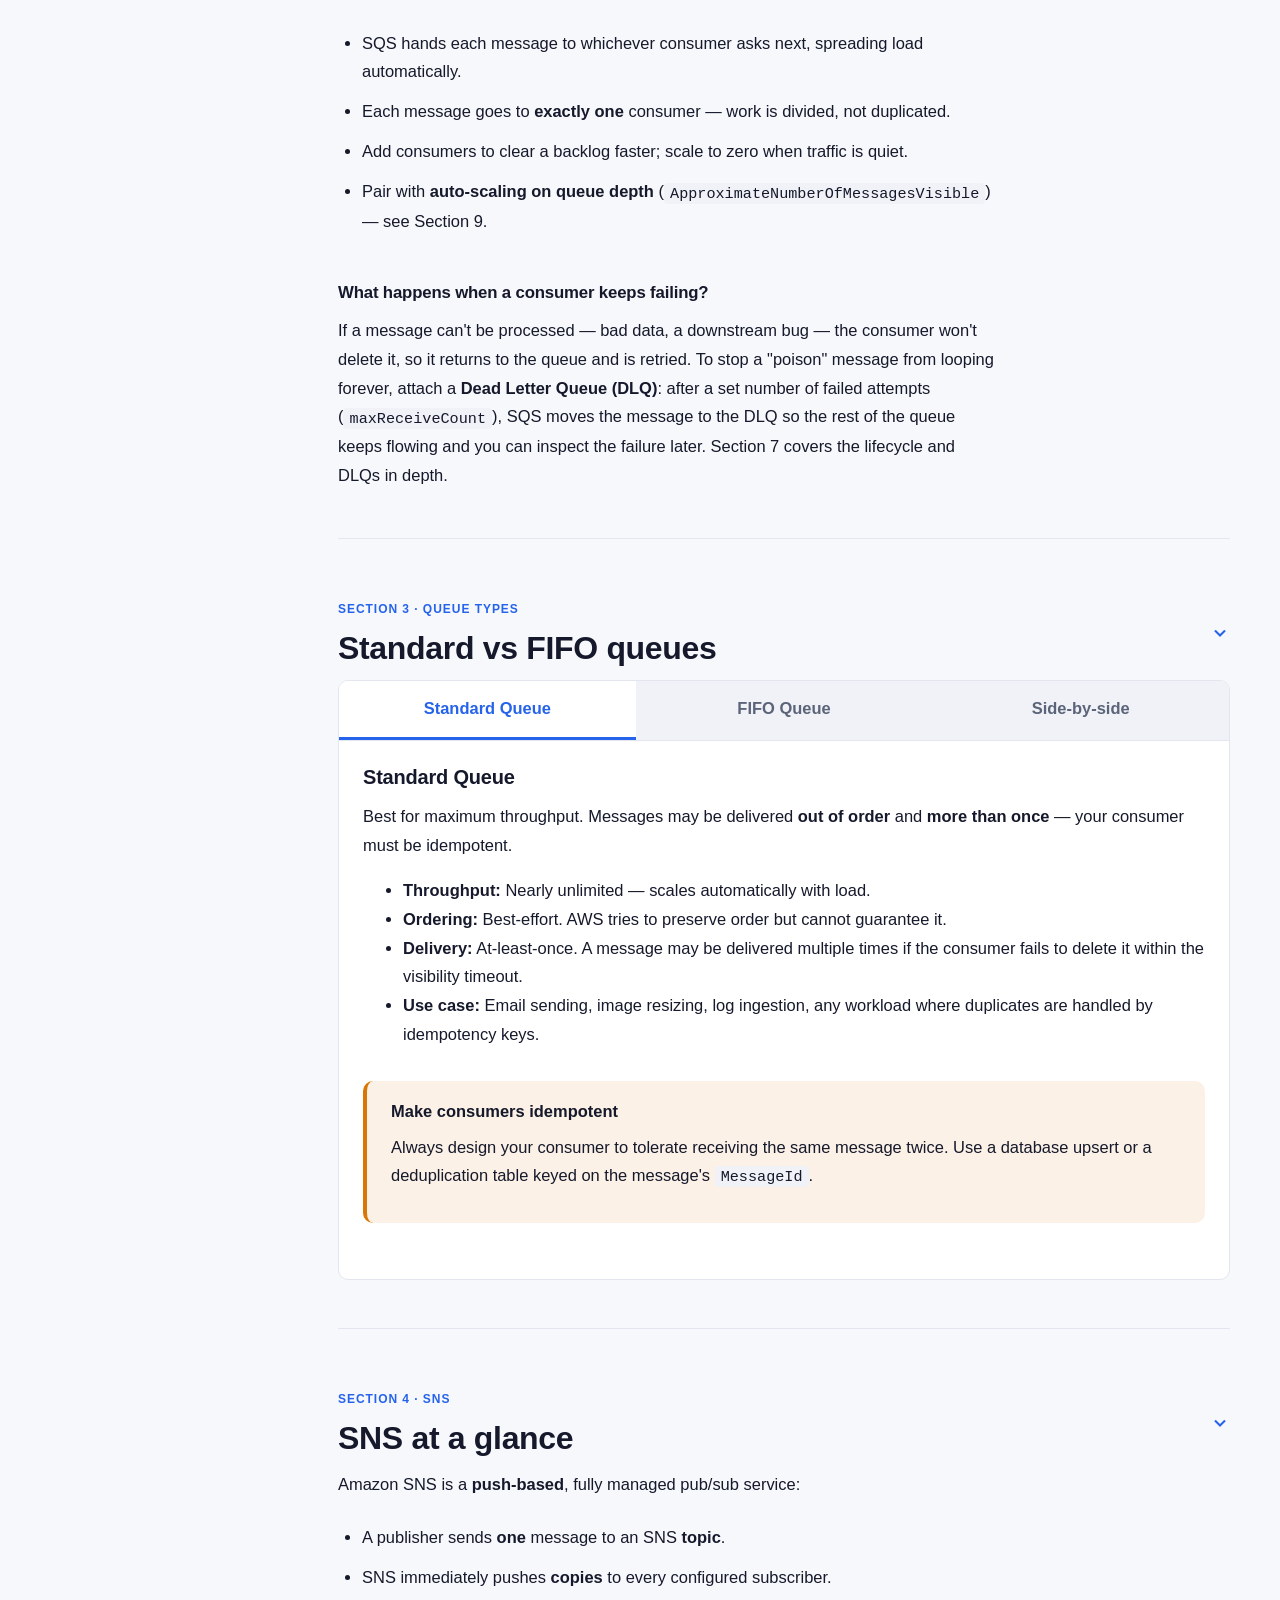
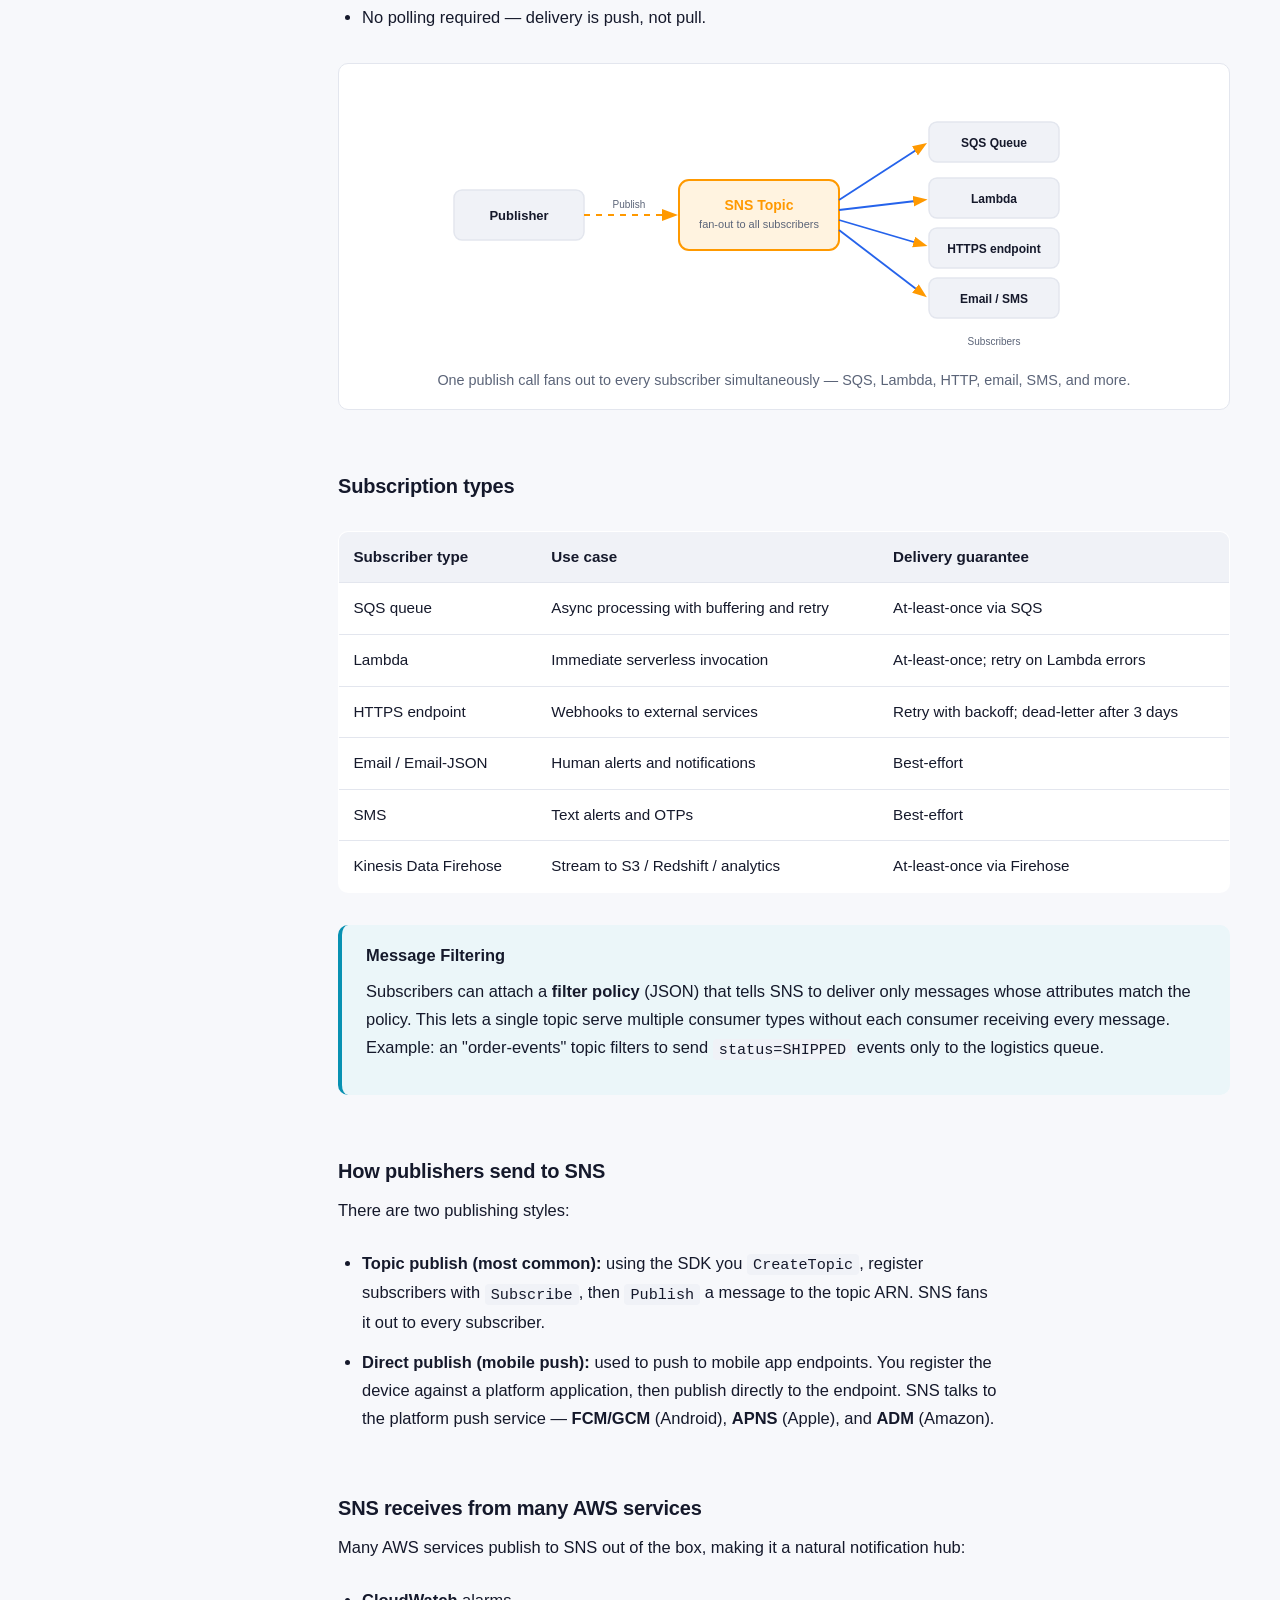
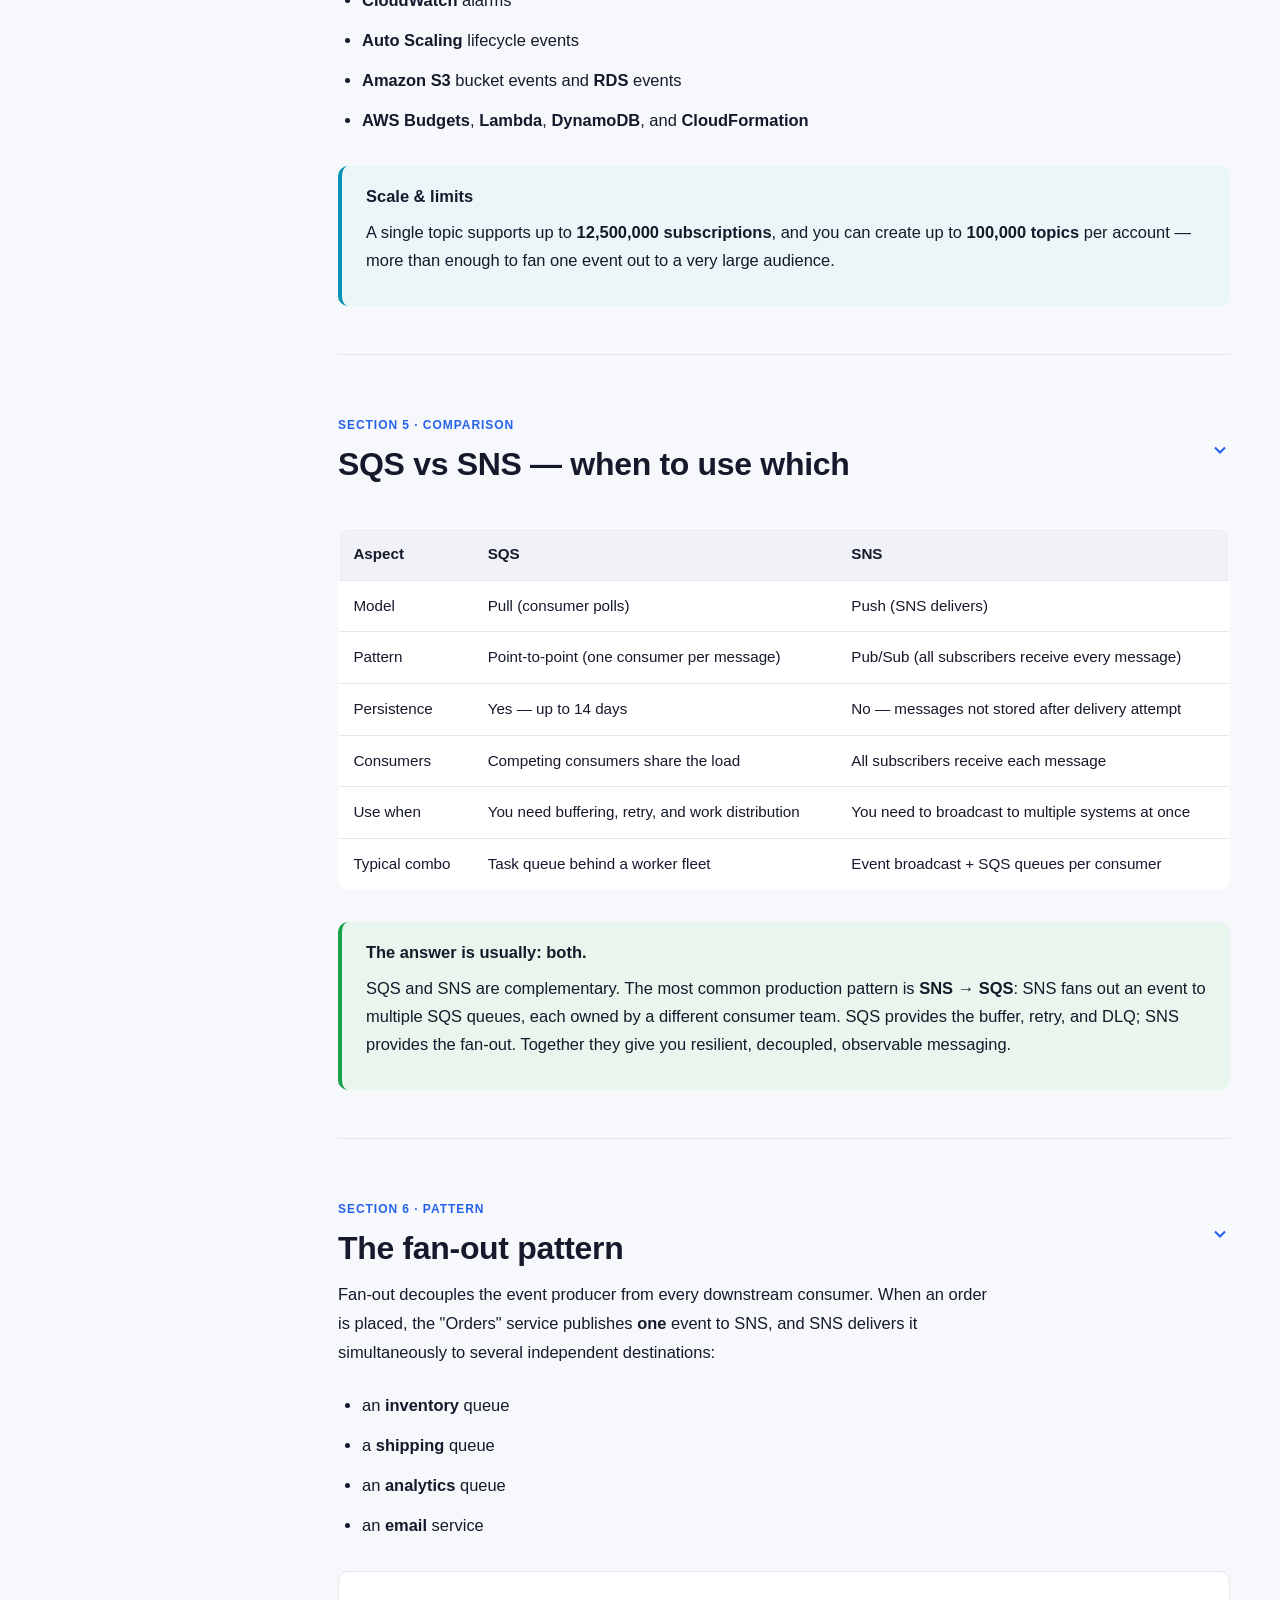
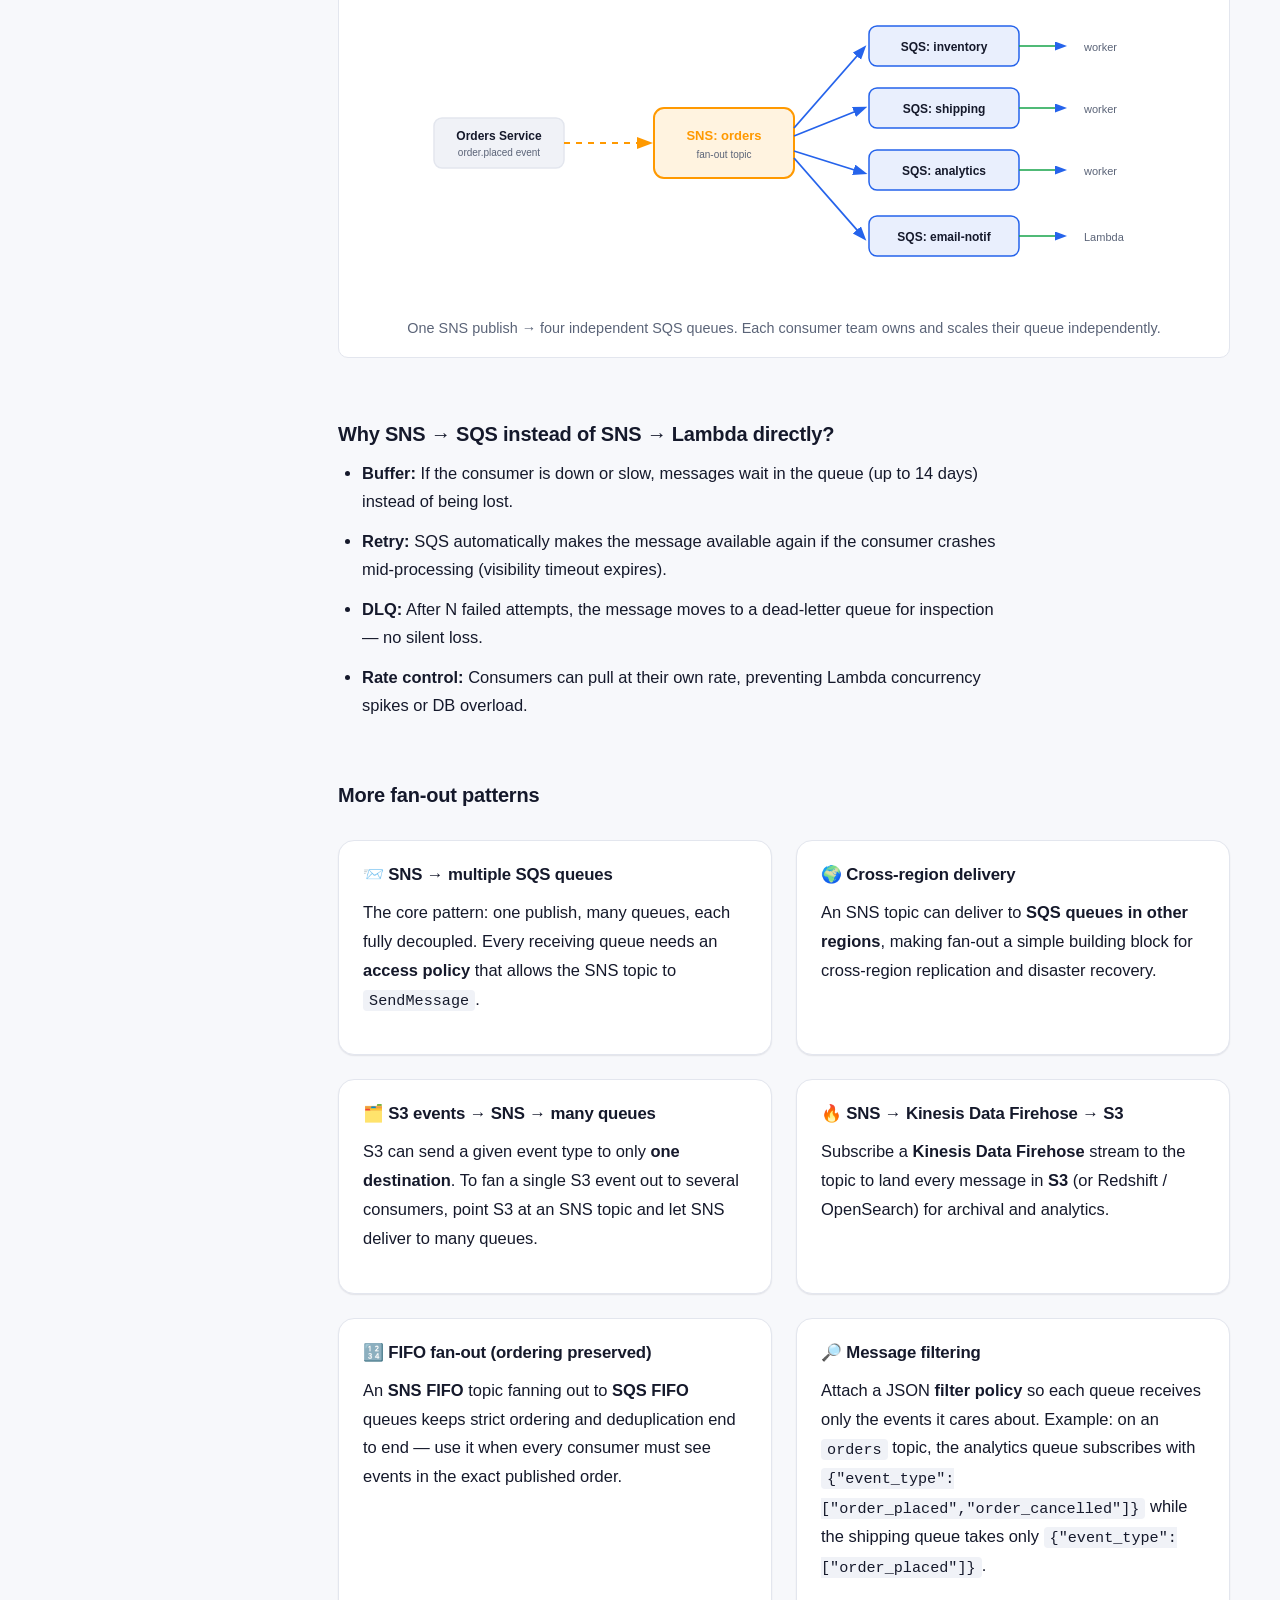
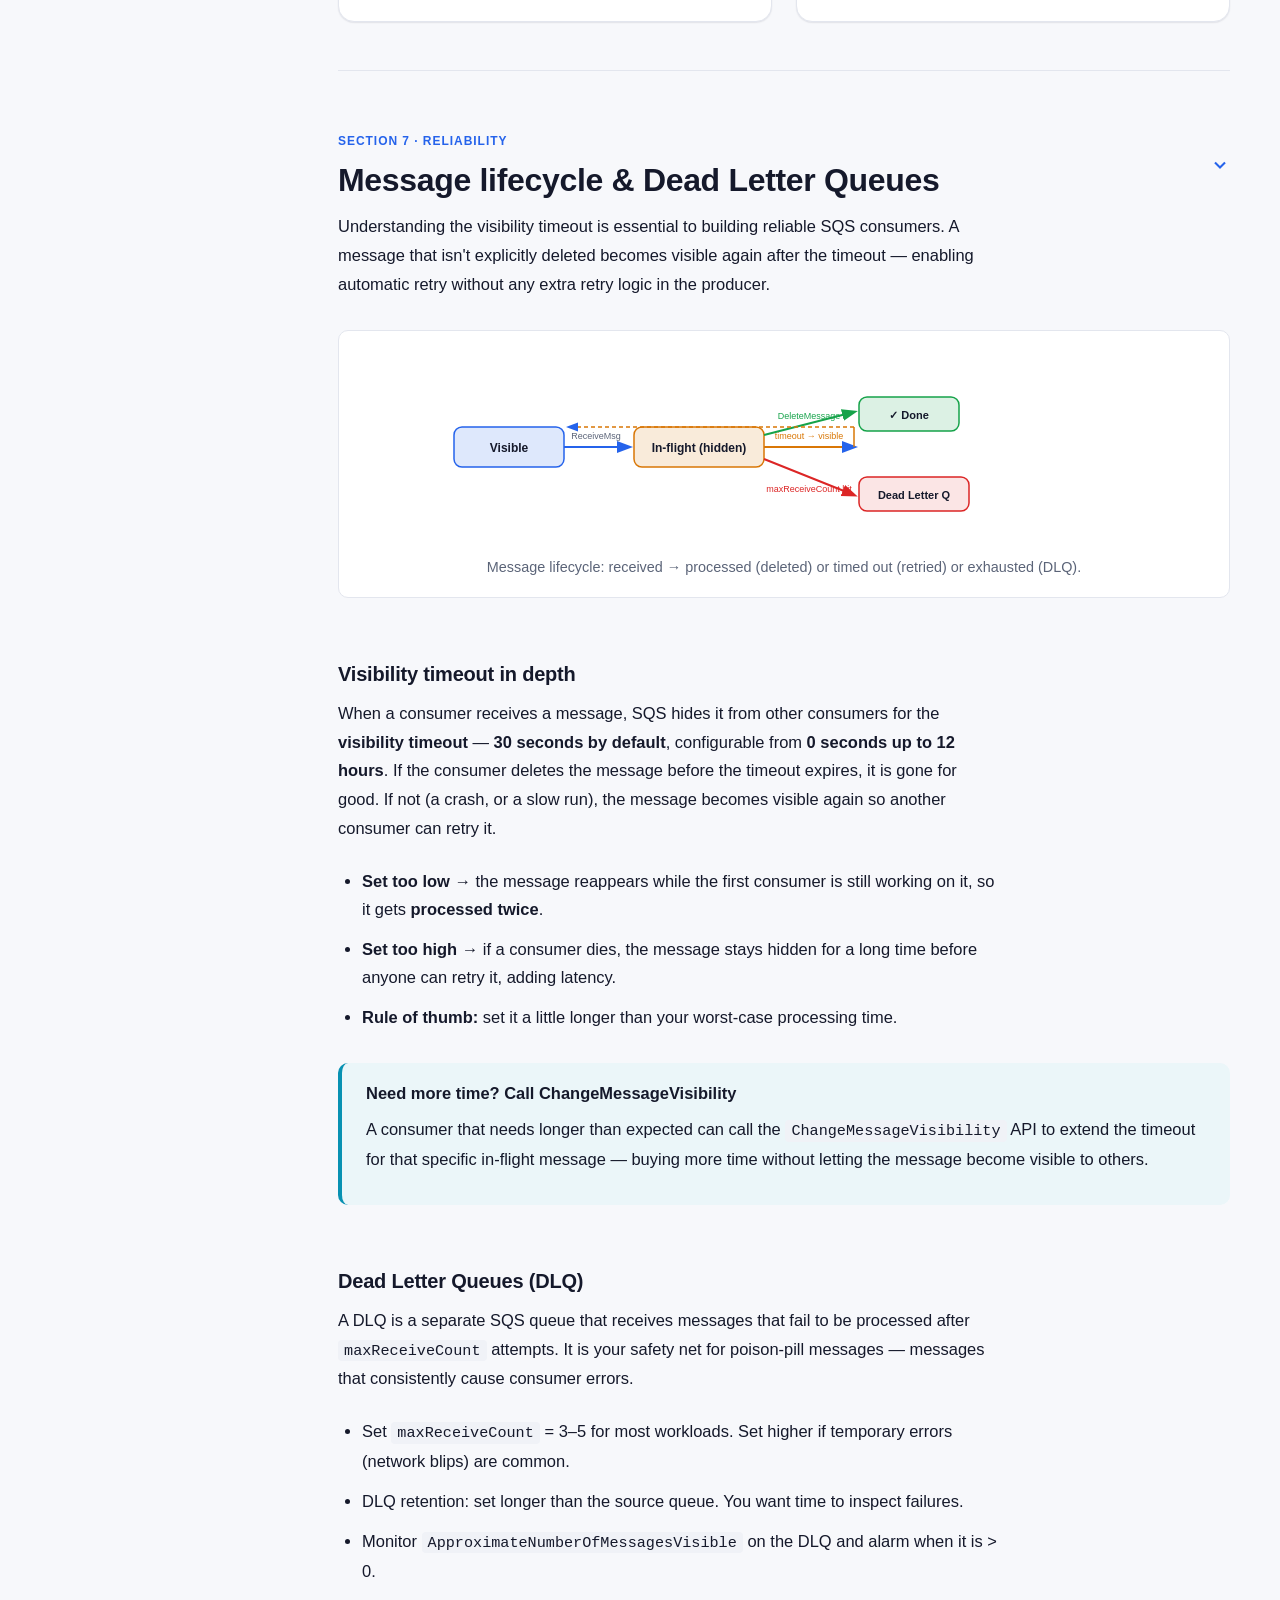
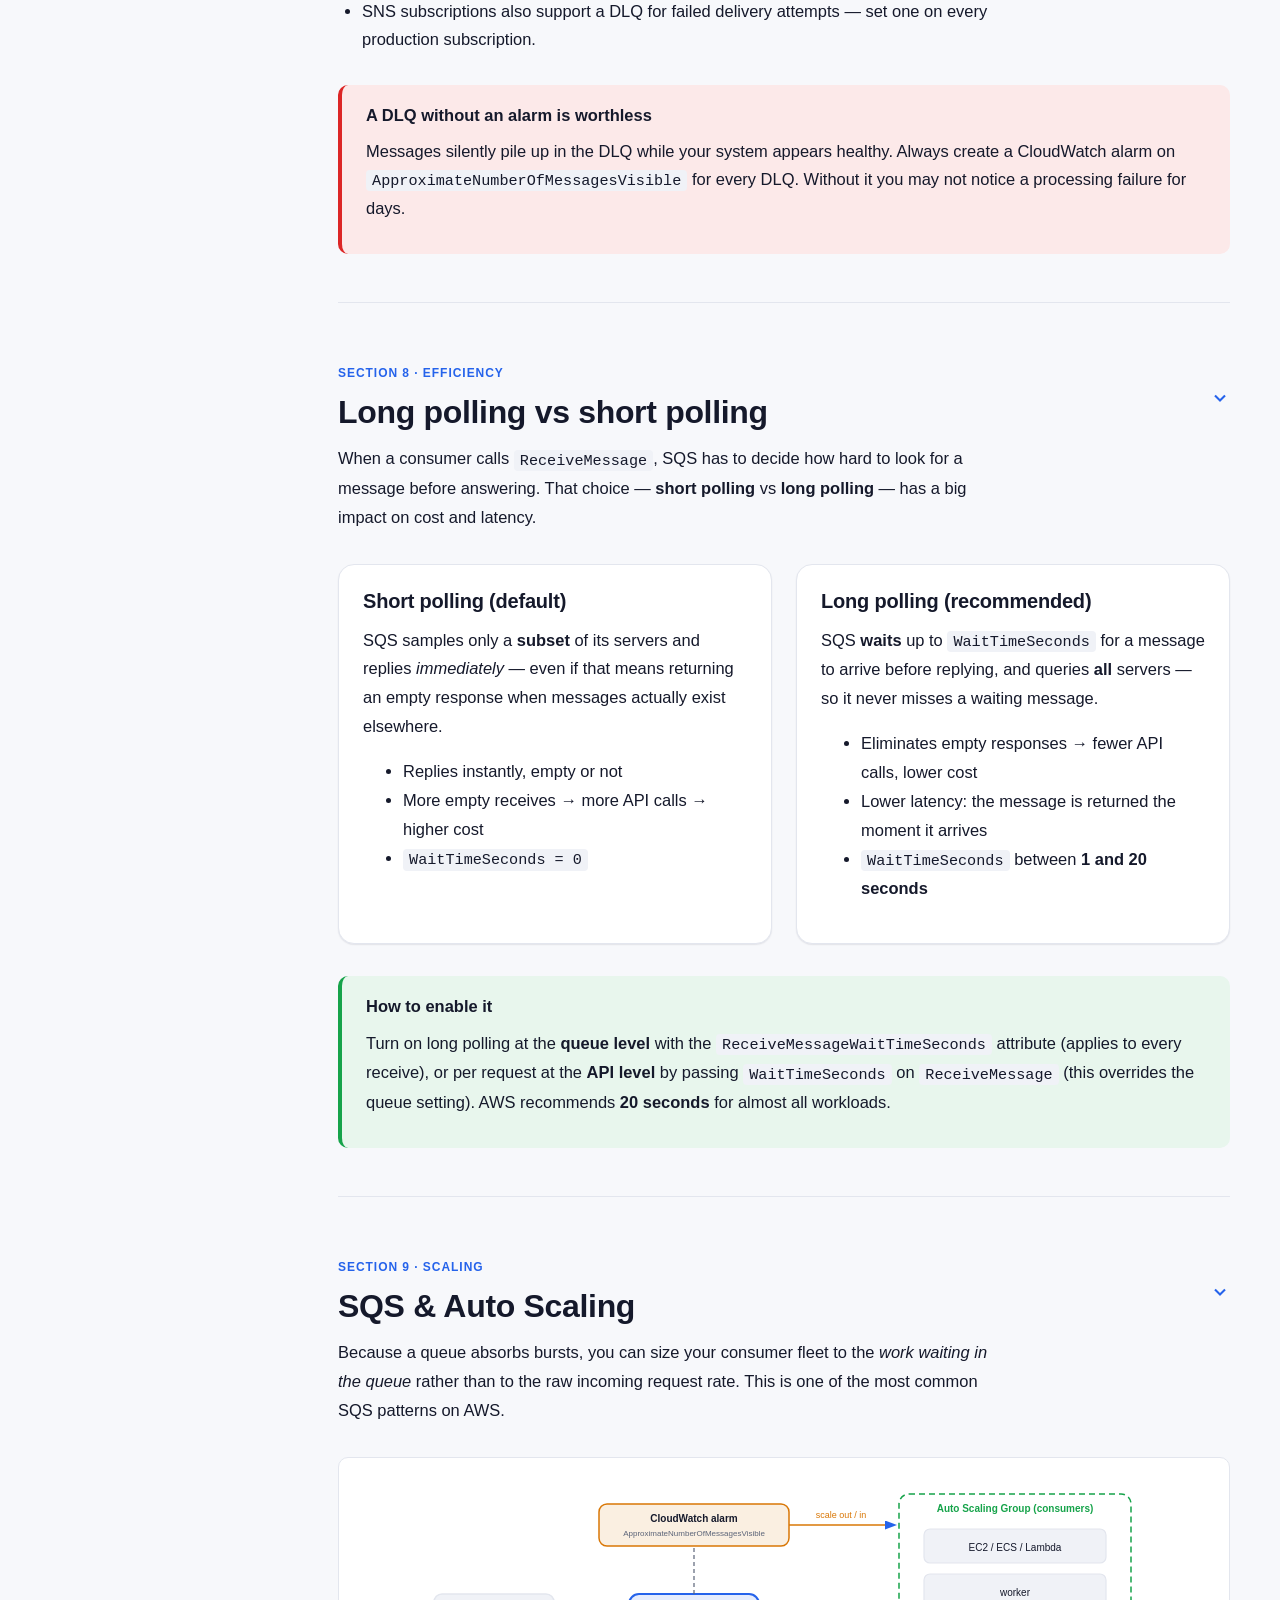
==== commit a0f276ff: "Remove VPC endpoints, least-privilege checklist, and common mistakes sections" ====
--- a/sessions/aws-sqs-sns-deep-dive/index.html
+++ b/sessions/aws-sqs-sns-deep-dive/index.html
@@ -862,20 +862,6 @@
                     <li><strong>In transit:</strong> All API calls use TLS. Use HTTPS endpoints. Enforce with a condition <code>aws:SecureTransport: true</code> in the queue policy.</li>
                     <li><strong>At rest (SSE-SQS):</strong> AWS-managed key. Zero config, no extra cost. Sufficient for most workloads.</li>
                     <li><strong>At rest (SSE-KMS):</strong> Customer-managed key. Required for regulatory environments. Adds per-request KMS charges; consider batching.</li>
-                  </ul>
-                </div>
-                <div class="card">
-                  <h3>VPC endpoints (PrivateLink)</h3>
-                  <p>Create an interface VPC endpoint for SQS and SNS. Traffic from your VPC stays on the AWS backbone — it never touches the public internet. Combine with an endpoint policy to restrict which queues/topics can be accessed.</p>
-                </div>
-                <div class="card">
-                  <h3>Least-privilege checklist</h3>
-                  <ul class="checklist">
-                    <li>Producers: <code>sqs:SendMessage</code> only</li>
-                    <li>Consumers: <code>sqs:ReceiveMessage</code>, <code>sqs:DeleteMessage</code>, <code>sqs:GetQueueAttributes</code> only</li>
-                    <li>SNS publish: <code>sns:Publish</code> scoped to specific topic ARN</li>
-                    <li>SQS queue policy: allow SNS service principal to <code>SendMessage</code></li>
-                    <li>Never use <code>*</code> as principal in a resource policy on production queues</li>
                   </ul>
                 </div>
               </div>
@@ -1042,57 +1028,6 @@
             </details>
           </section>
 
-          <!-- Section 14 -->
-          <section class="section" id="common-mistakes">
-            <details class="section__collapse" open>
-              <summary>
-                <div class="section__heading">
-                  <span class="section__eyebrow">Section 14 · Pitfalls</span>
-                  <h2>Common mistakes</h2>
-                </div>
-                <svg class="section__chevron" width="20" height="20" viewBox="0 0 24 24" fill="none" stroke="currentColor" stroke-width="2.5" aria-hidden="true"><polyline points="9 18 15 12 9 6"/></svg>
-              </summary>
-              <div class="accordion">
-                <details>
-                  <summary>"We'll set visibility timeout to 30 s because that's the default."</summary>
-                  <div class="accordion__body">
-                    <p>If your consumer takes 60 seconds to process, the message becomes visible again after 30 s — while it's still being processed. Another consumer picks it up, causing a duplicate. Set <code>visibility_timeout_seconds</code> to at least 6× your average processing time, or extend it dynamically using <code>ChangeMessageVisibility</code>.</p>
-                  </div>
-                </details>
-                <details>
-                  <summary>"We don't need a DLQ — our consumer handles errors."</summary>
-                  <div class="accordion__body">
-                    <p>A poison-pill message (bad JSON, unexpected schema, downstream dependency that's permanently broken) will loop forever, exhausting your consumer's threads and blocking other messages. Without a DLQ it retries indefinitely until the 14-day retention expires. Always configure a DLQ with <code>maxReceiveCount</code>.</p>
-                  </div>
-                </details>
-                <details>
-                  <summary>"We publish directly to all 10 SQS queues from the service."</summary>
-                  <div class="accordion__body">
-                    <p>The producer must now know about every consumer — tight coupling through the back door. Adding a new consumer requires a code change in the producer. Use SNS as the single publish target; SNS fans out to all queues. Adding a consumer is a new SNS subscription, invisible to the producer.</p>
-                  </div>
-                </details>
-                <details>
-                  <summary>"FIFO is safer — let's use it everywhere."</summary>
-                  <div class="accordion__body">
-                    <p>FIFO throughput is capped (300–70,000 msg/s vs nearly unlimited for Standard). For high-volume workloads where order doesn't matter (image resize, email send), FIFO is an unnecessary bottleneck. Use FIFO only when ordering or exactly-once matters. Idempotent Standard queues handle the vast majority of use cases.</p>
-                  </div>
-                </details>
-                <details>
-                  <summary>"We use short polling because long polling sounds more complex."</summary>
-                  <div class="accordion__body">
-                    <p>Short polling returns immediately even when the queue is empty, incurring cost per empty response. Long polling (up to 20 s) waits for a message before returning — dramatically reducing empty receives and API costs. Set <code>receive_wait_time_seconds = 20</code> on every queue. There is no meaningful complexity increase.</p>
-                  </div>
-                </details>
-                <details>
-                  <summary>"We store sensitive data (PII, tokens) directly in message bodies."</summary>
-                  <div class="accordion__body">
-                    <p>SQS message bodies appear in CloudWatch Logs, X-Ray traces, and potentially in DLQ payloads inspected by engineers. Store sensitive data in S3 (with server-side encryption) and put only a reference (S3 key) in the message body. This is the "claim-check" pattern and also helps with the 256 KB message size limit.</p>
-                  </div>
-                </details>
-              </div>
-            </details>
-          </section>
-
           <!-- Section 15 -->
           <section class="section" id="references">
             <details class="section__collapse" open>
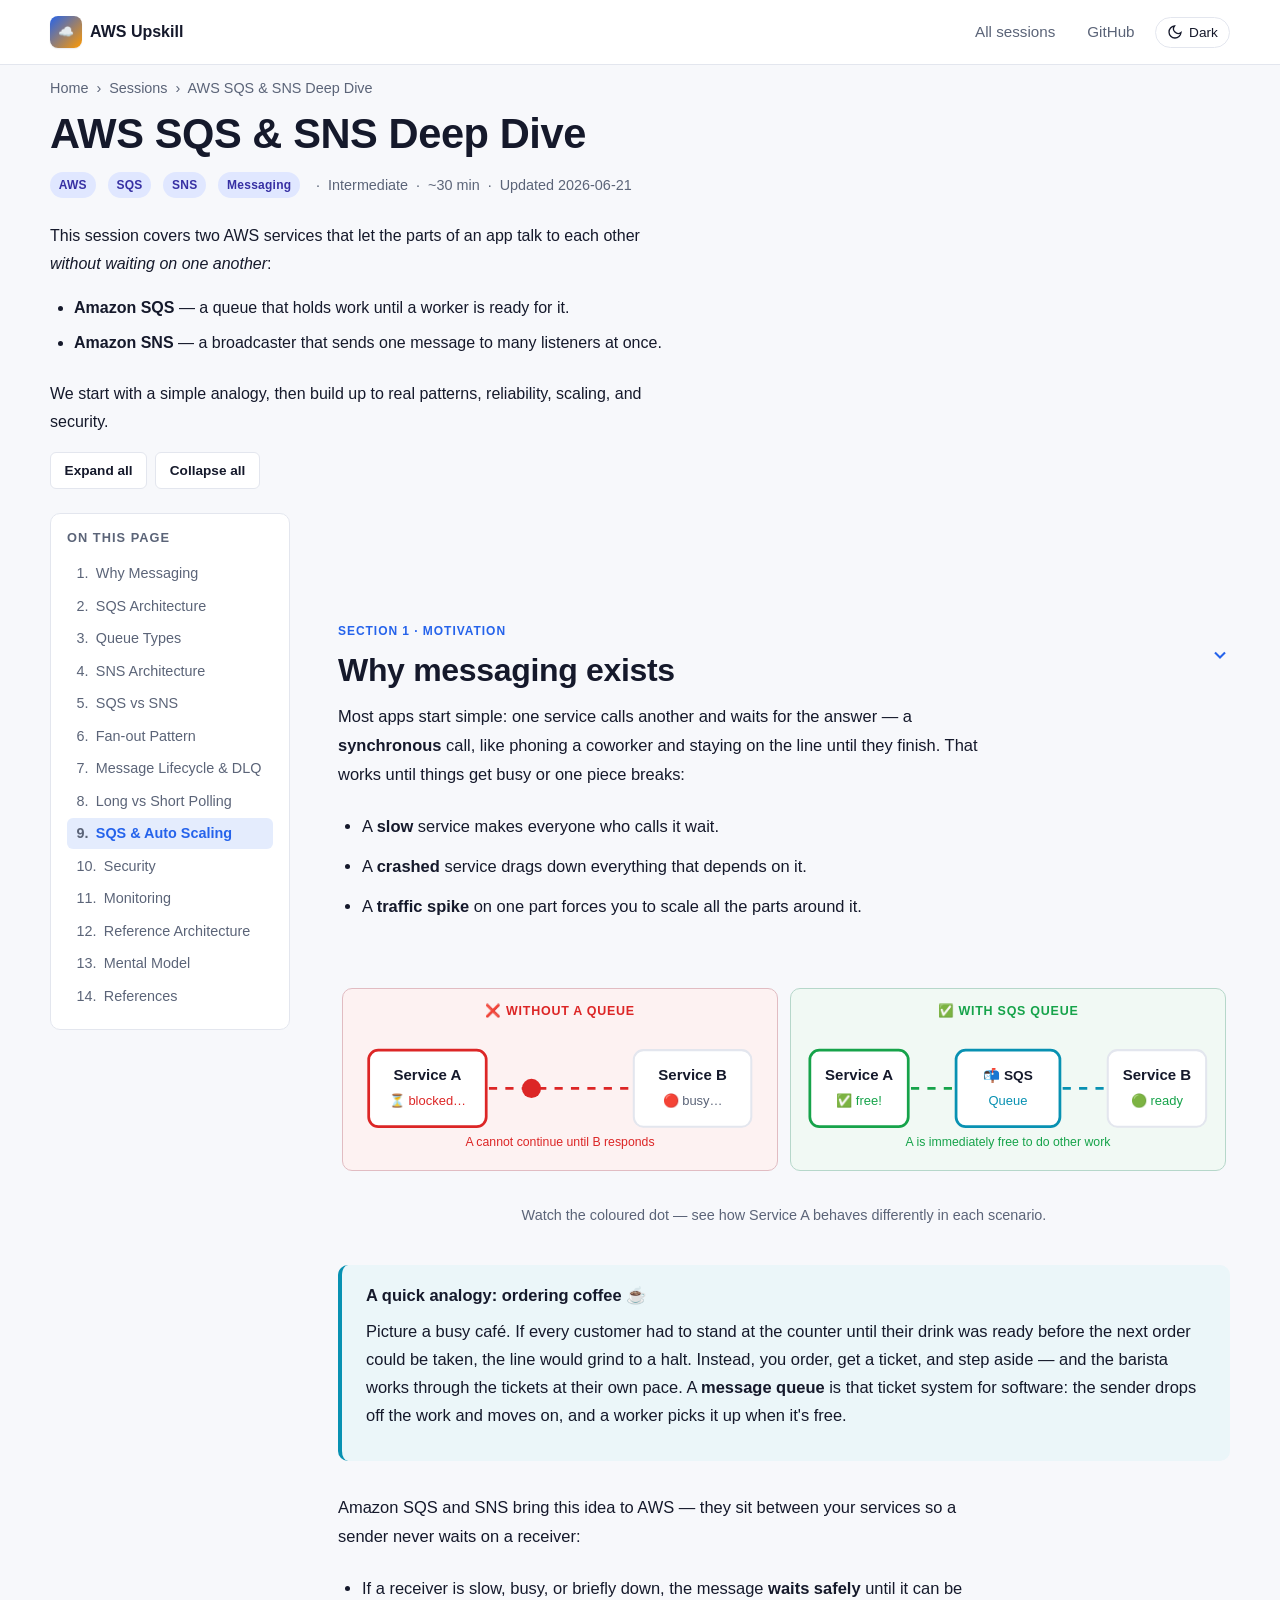
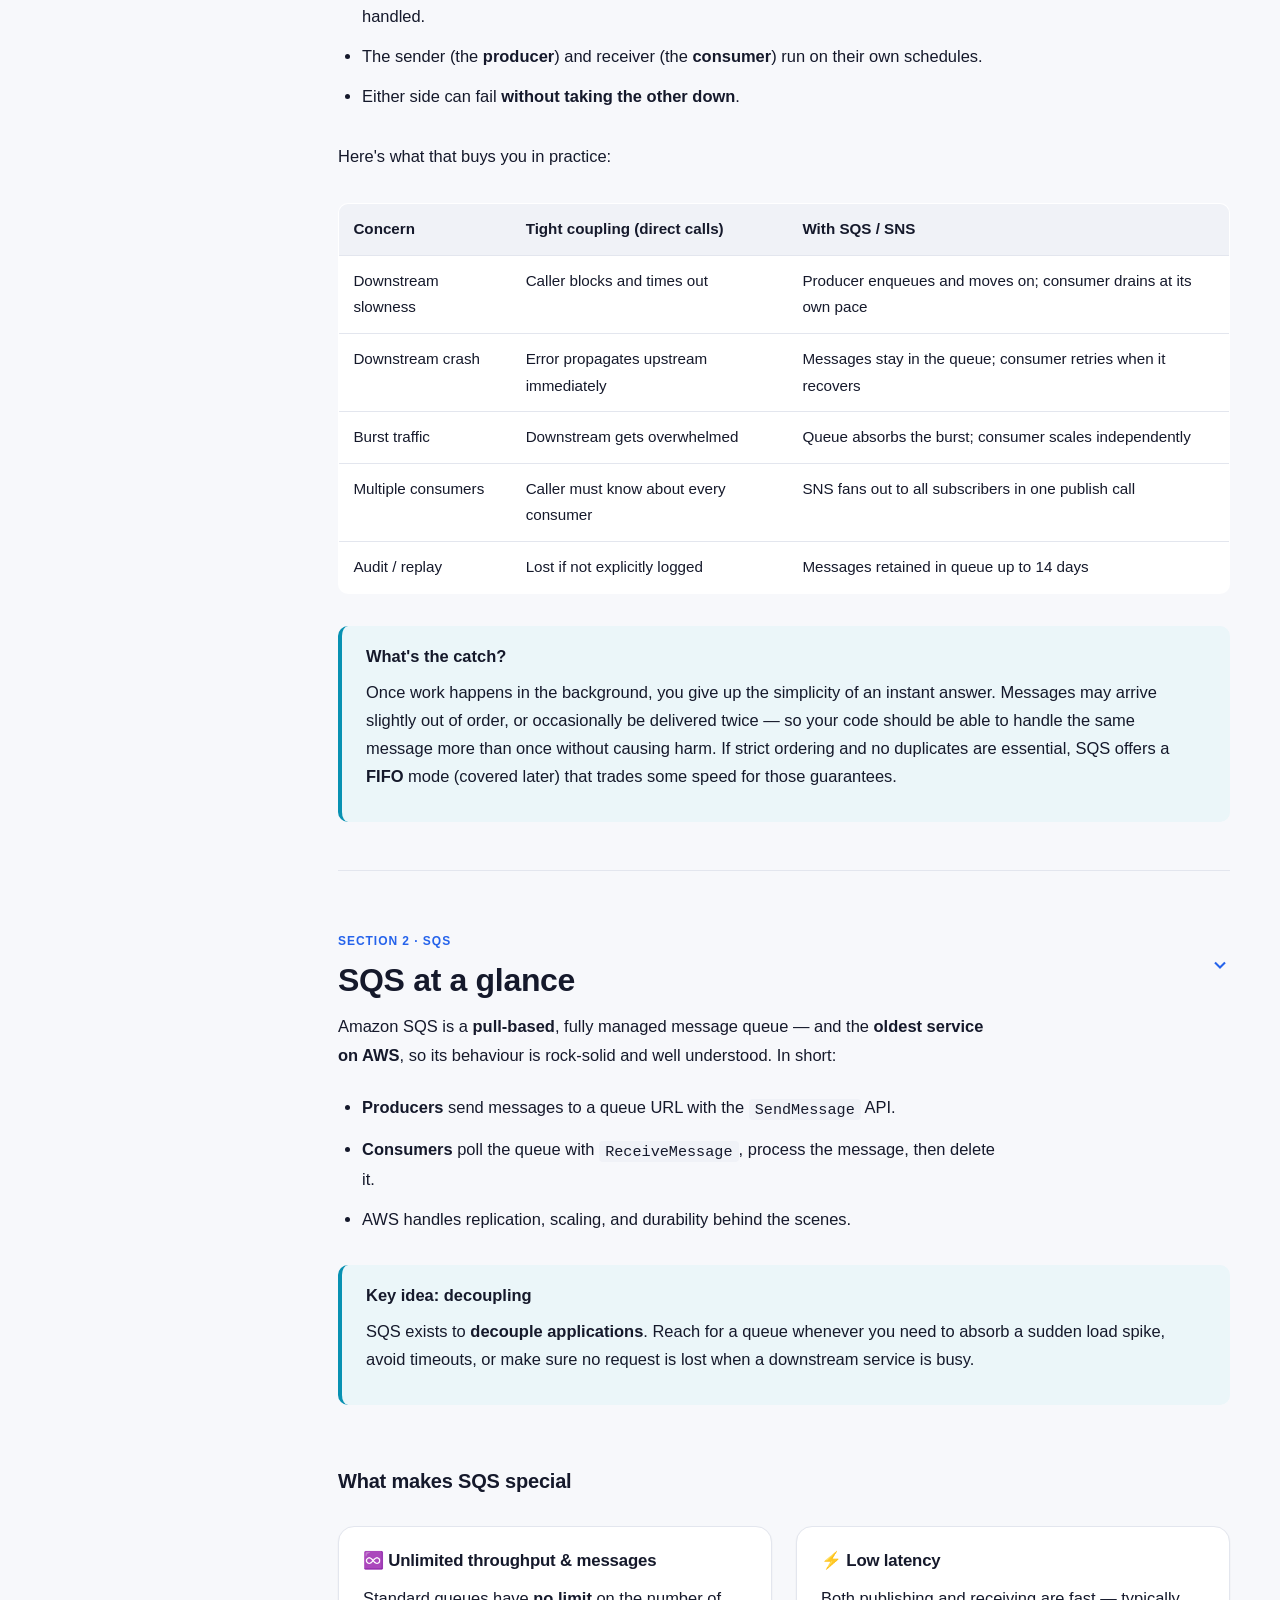
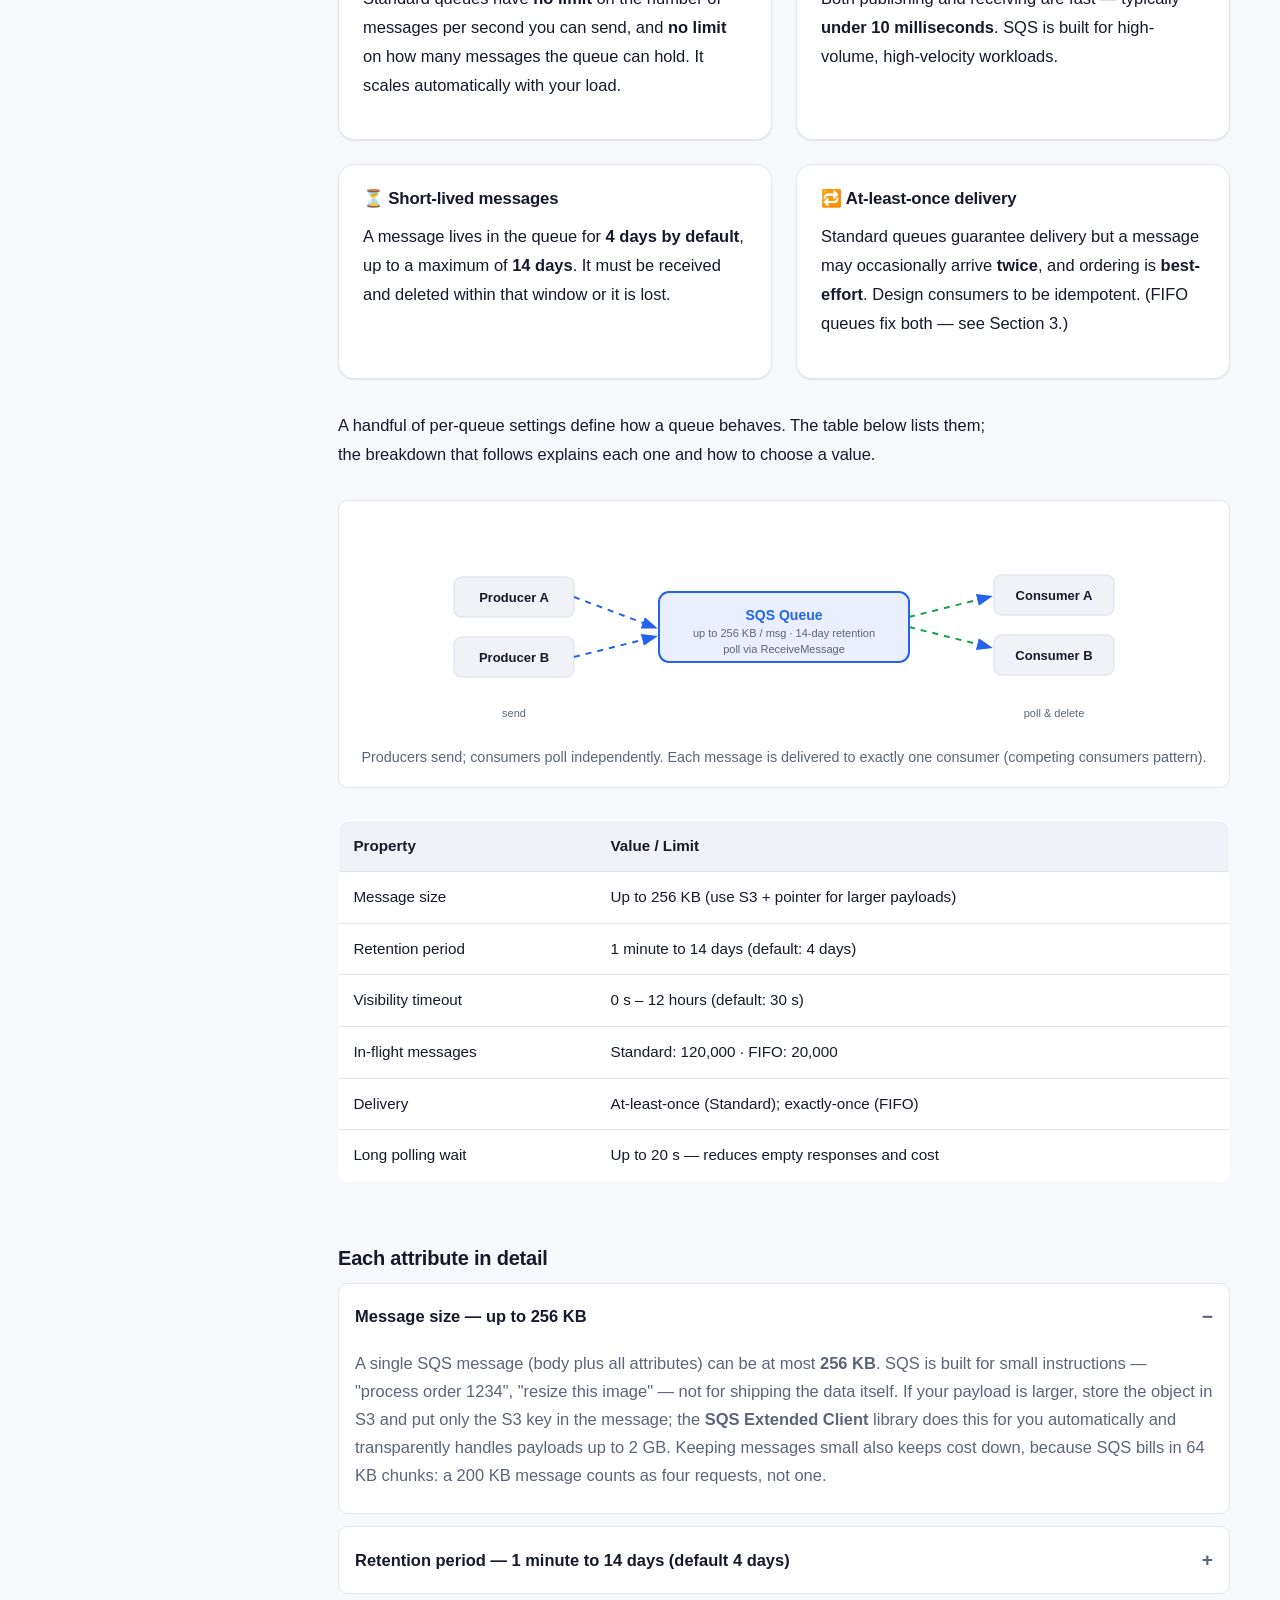
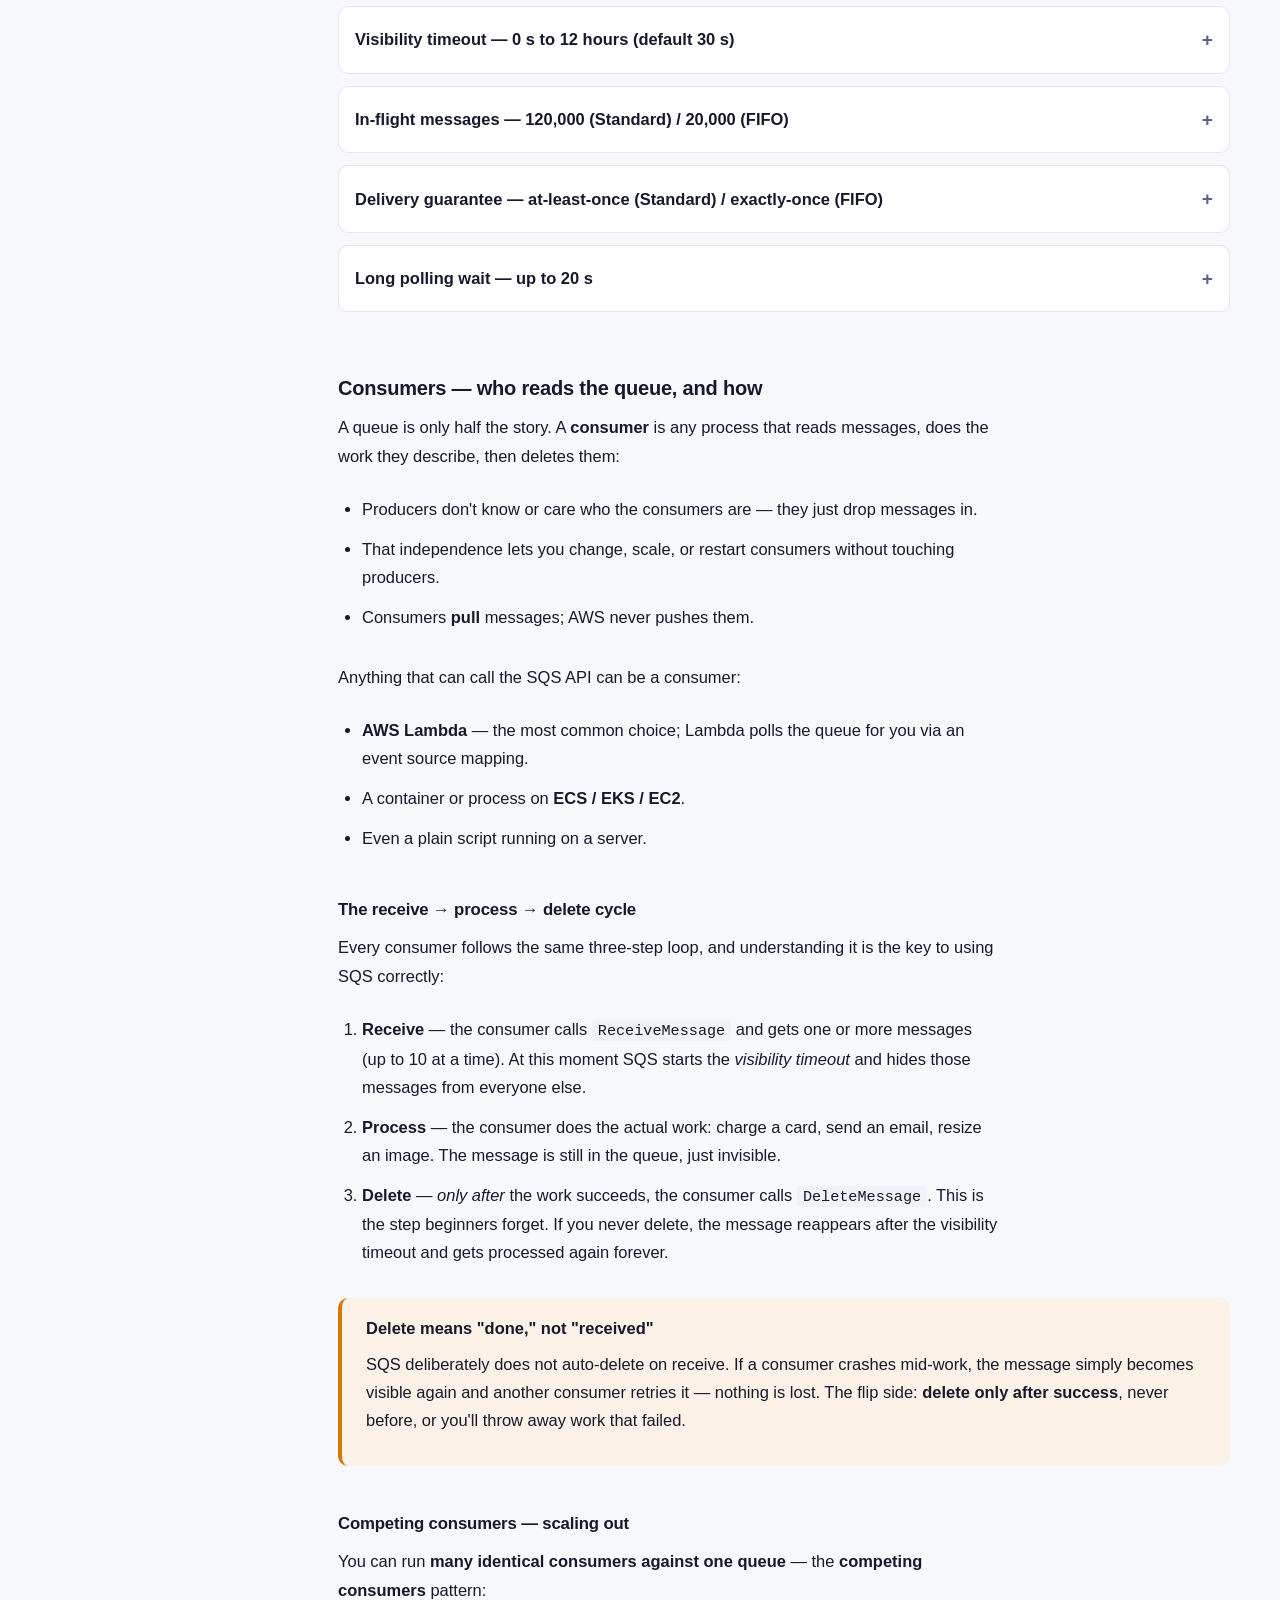
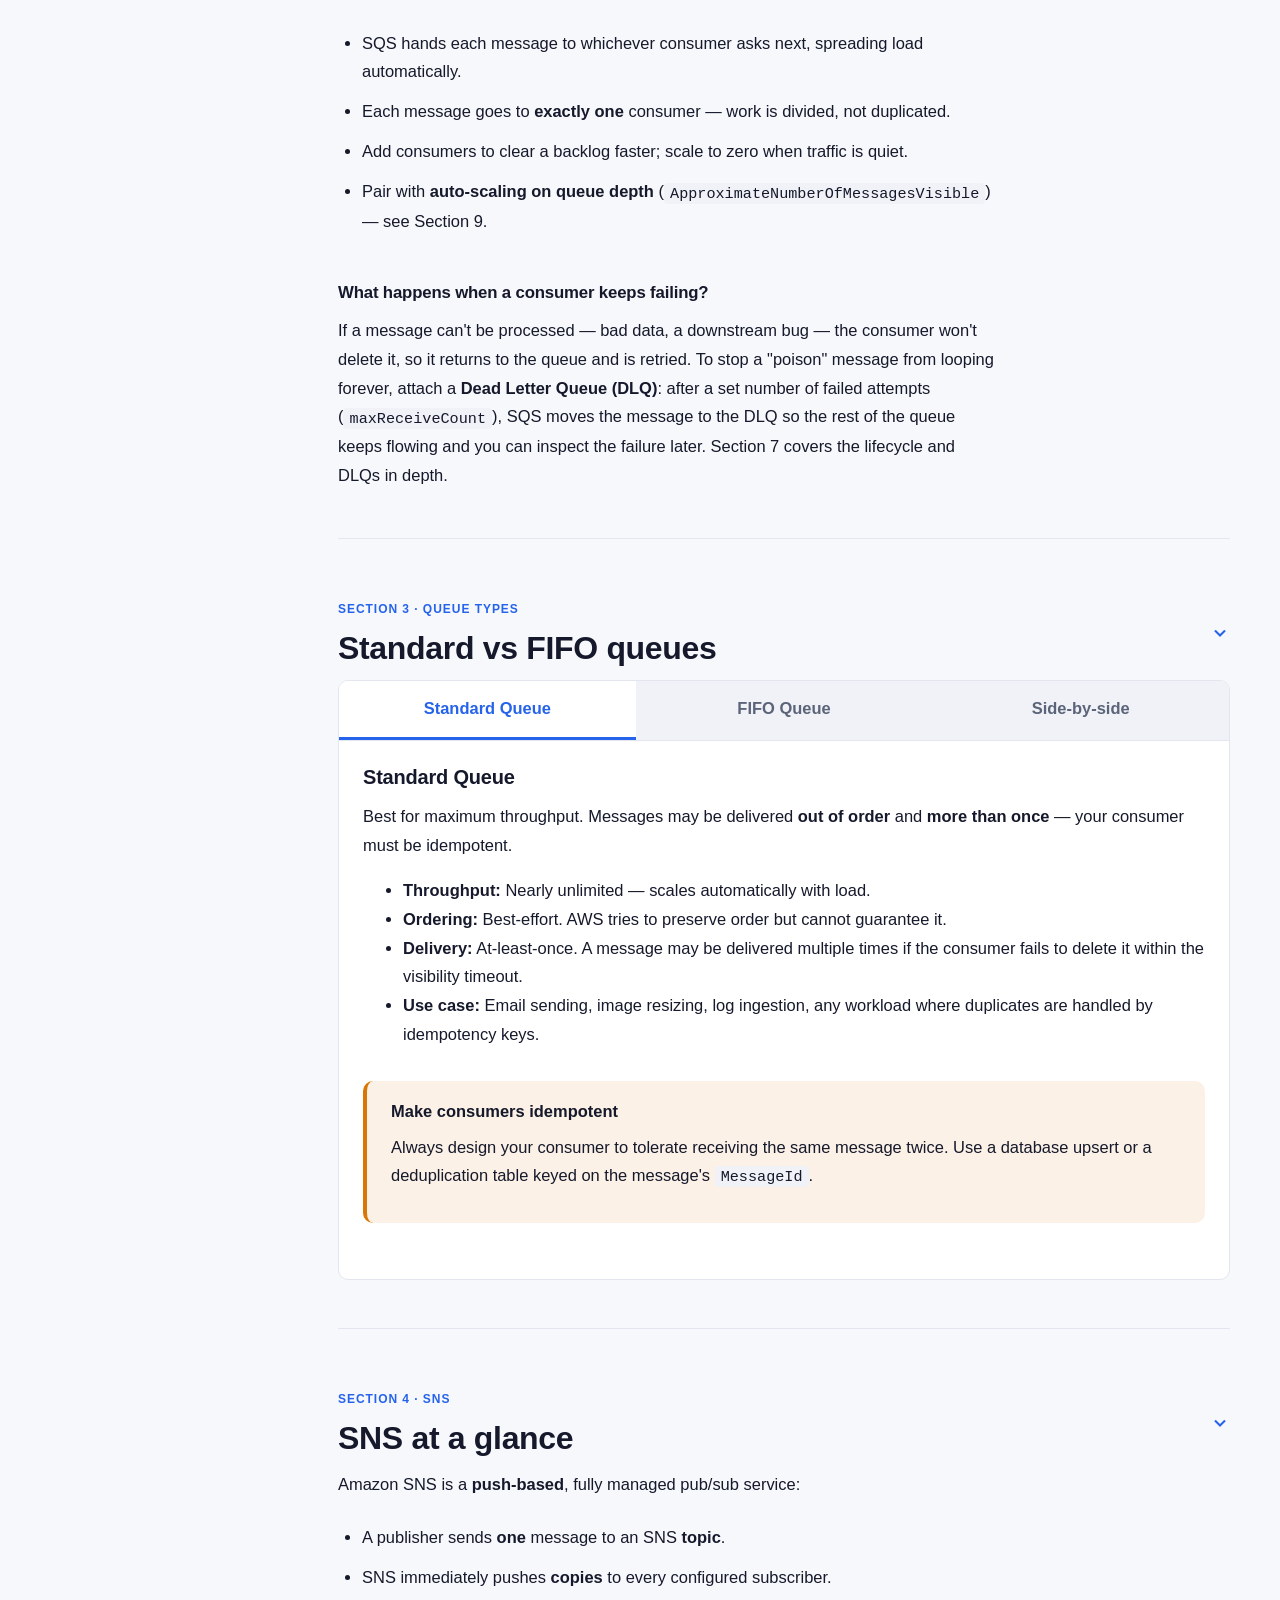
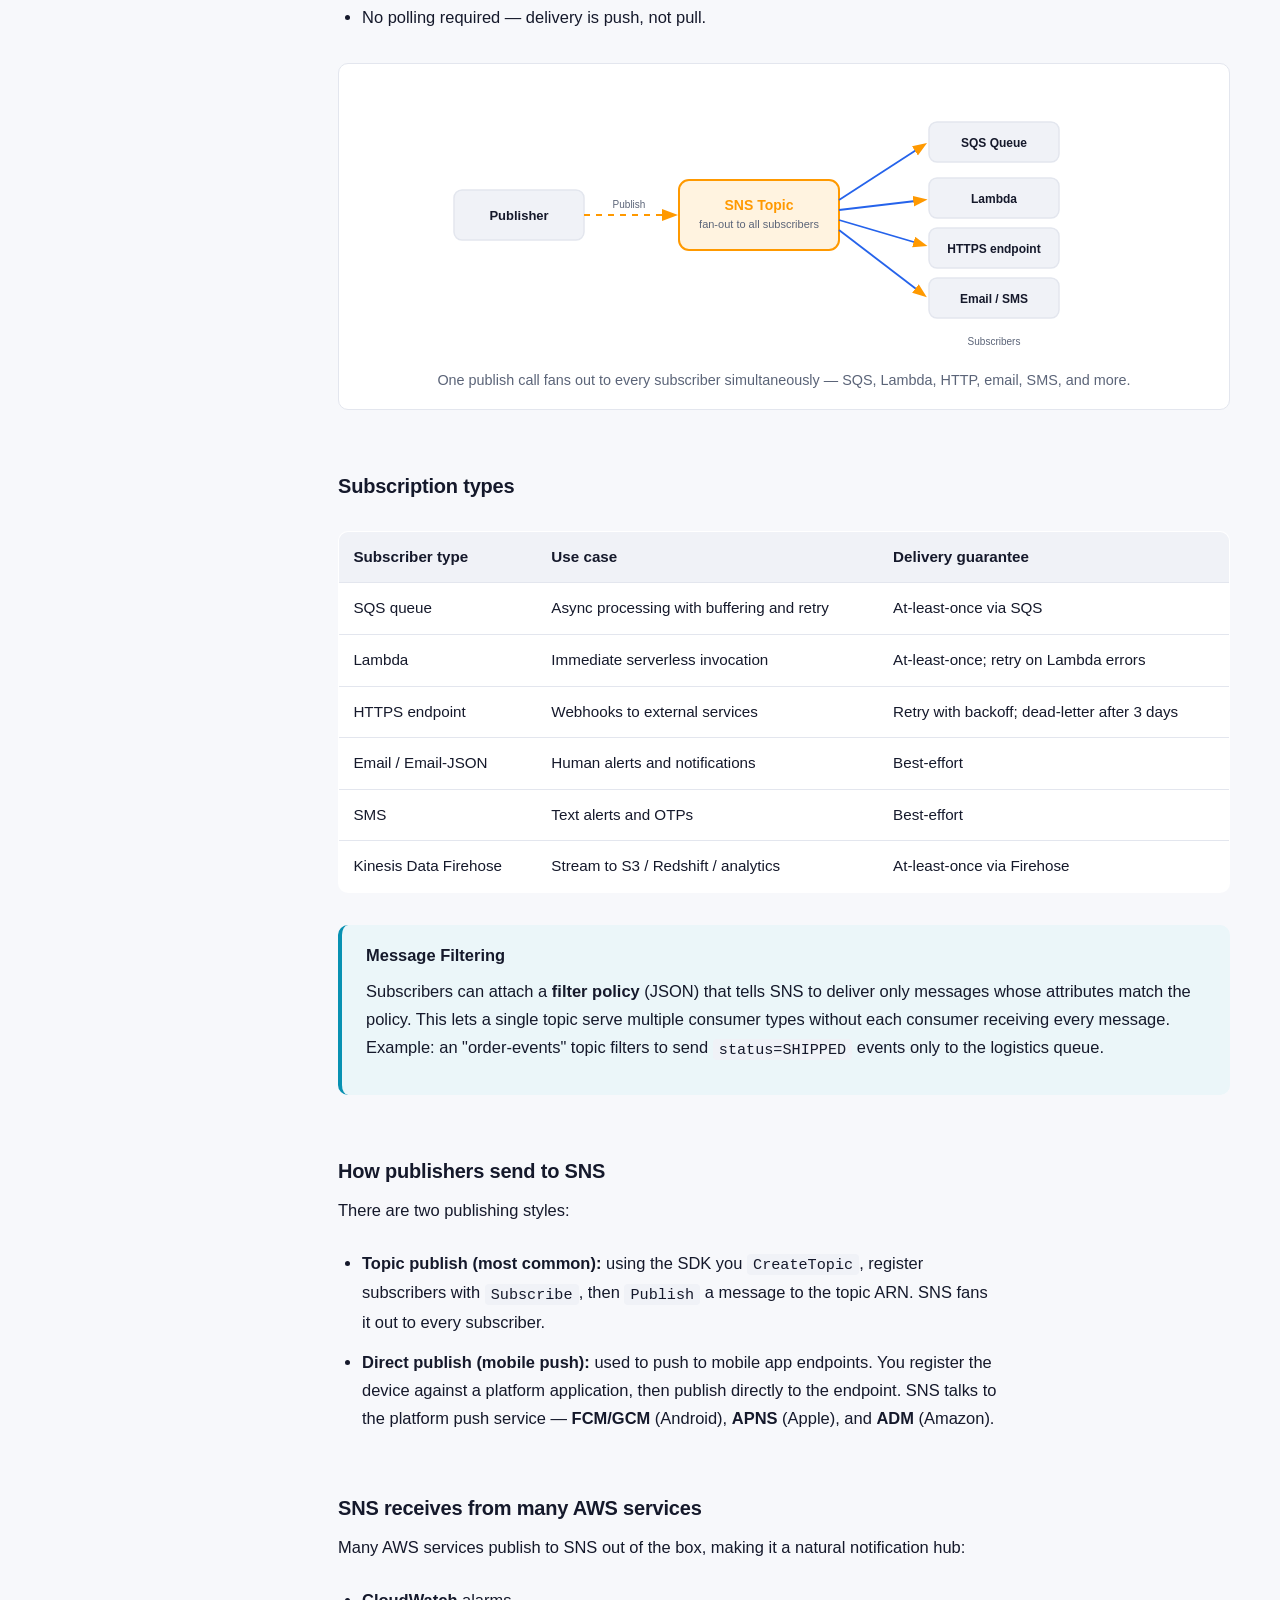
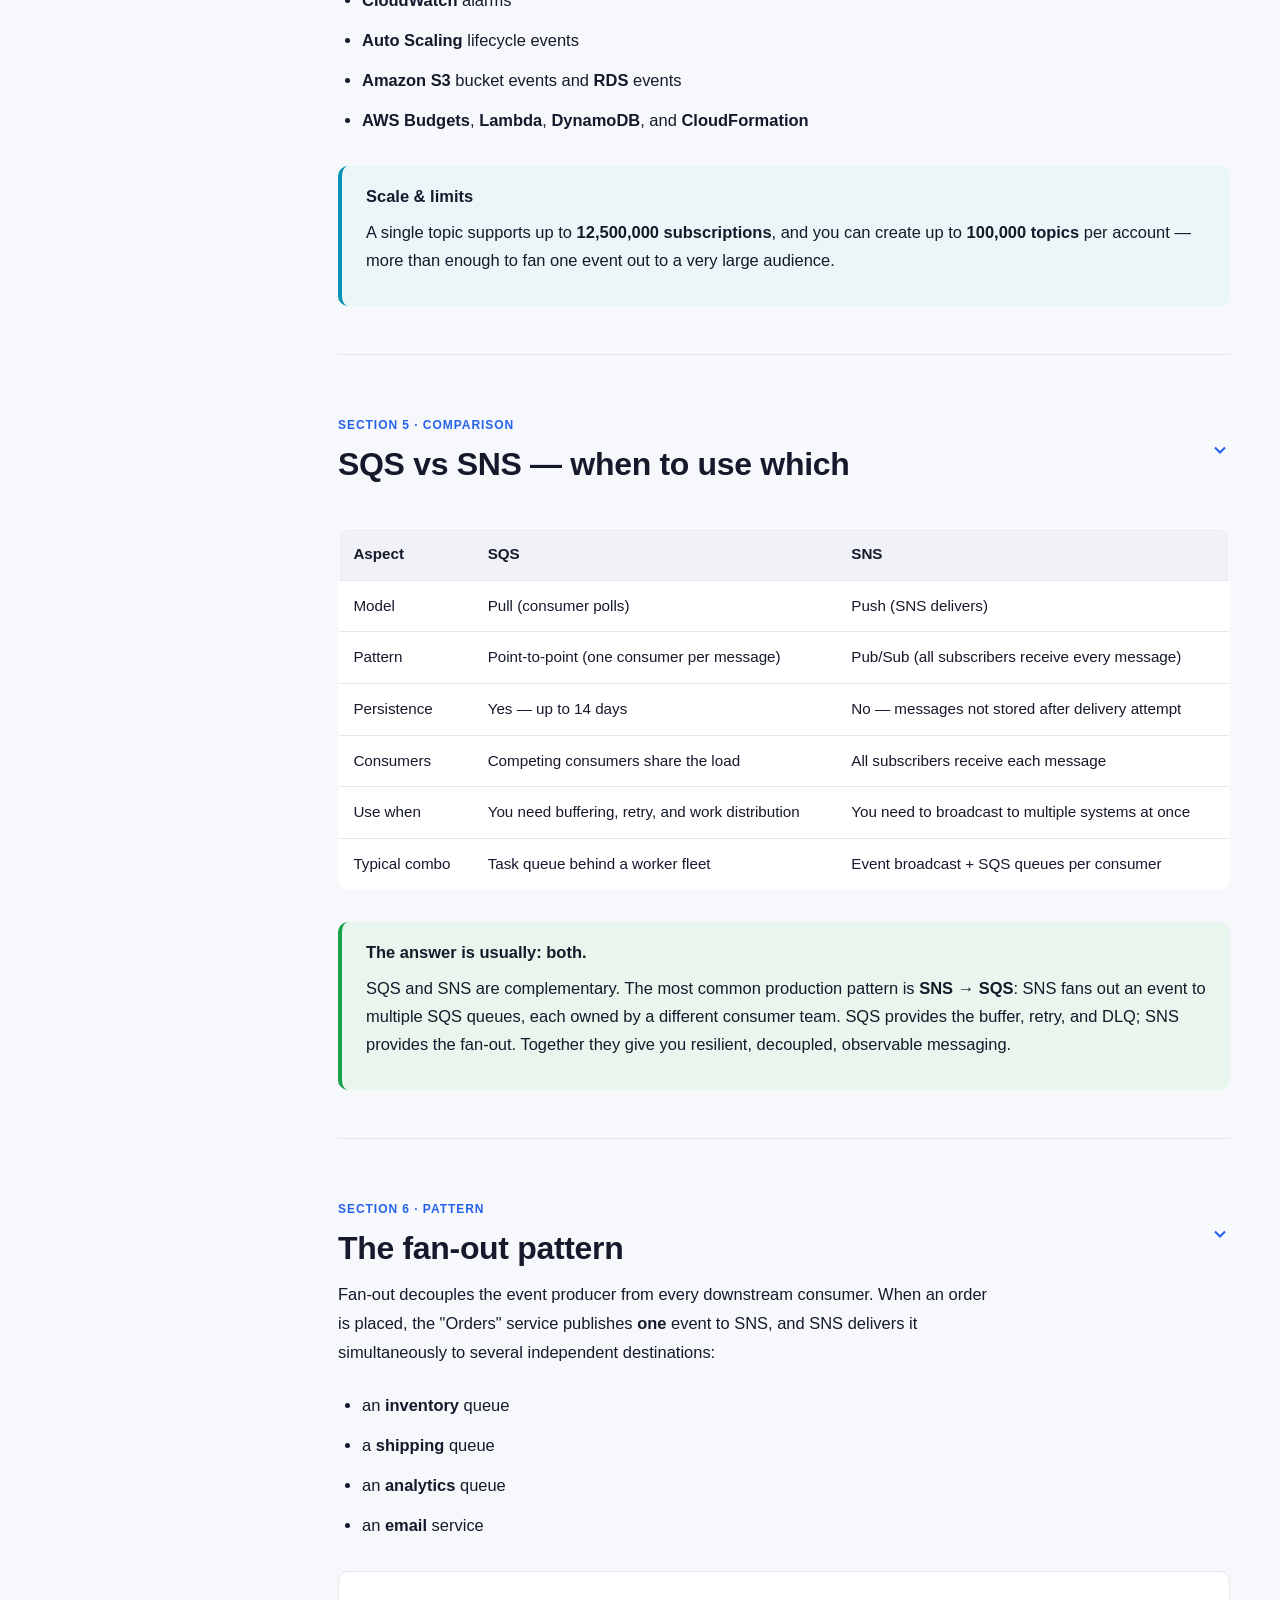
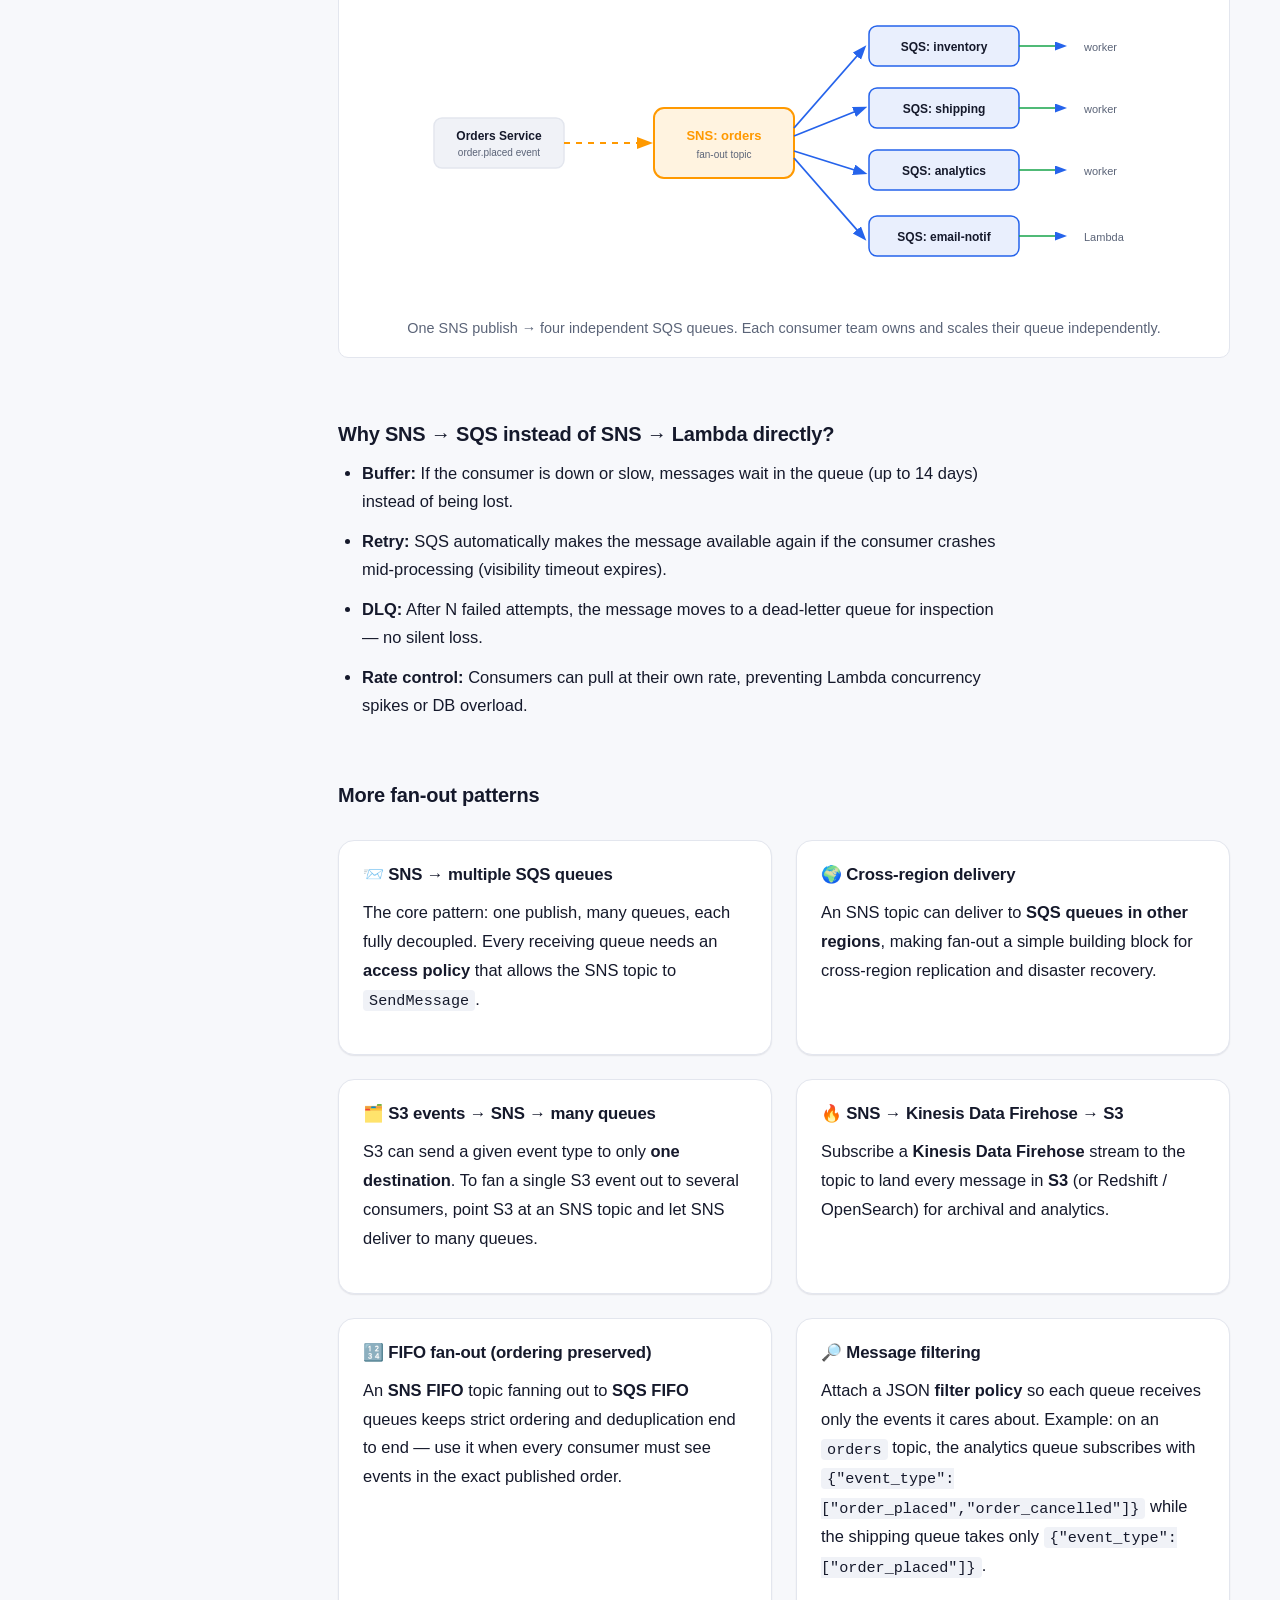
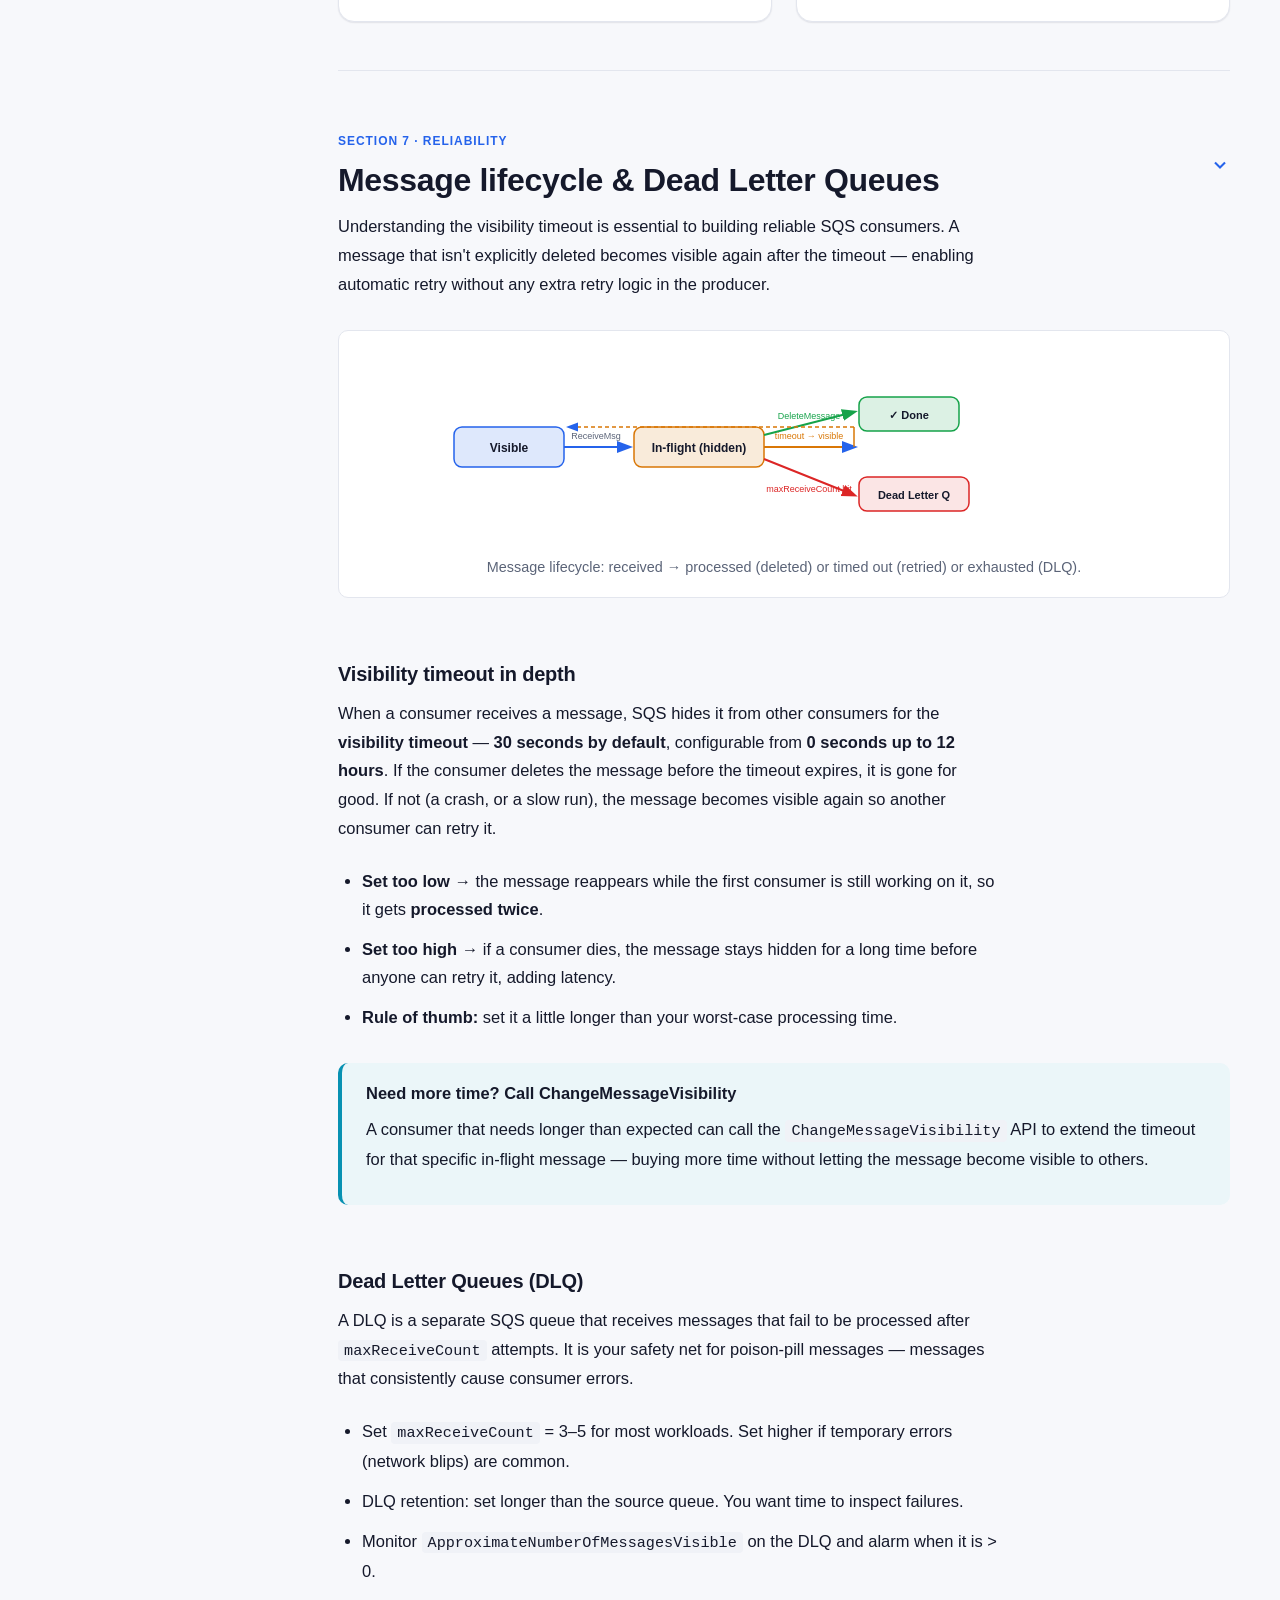
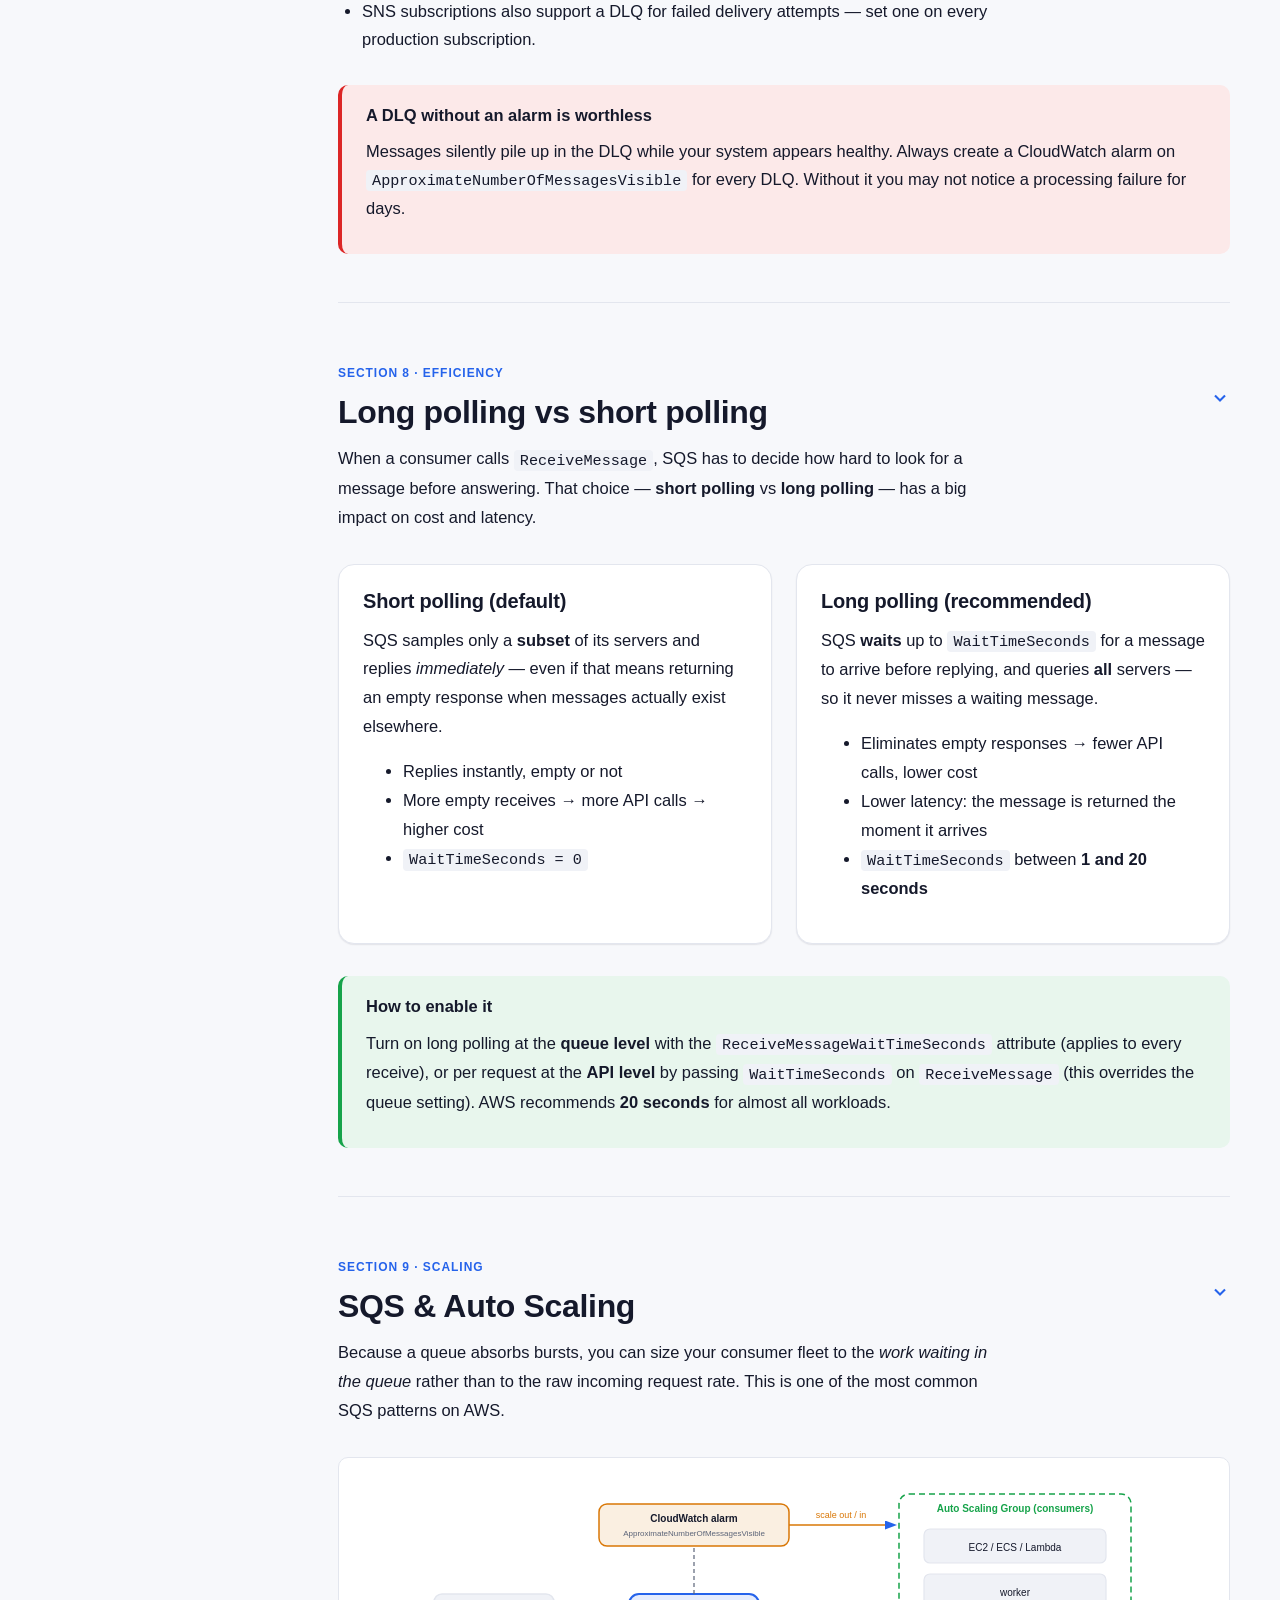
==== commit b30d5d45: "Remove common-mistakes entry from sidebar TOC" ====
--- a/sessions/aws-sqs-sns-deep-dive/index.html
+++ b/sessions/aws-sqs-sns-deep-dive/index.html
@@ -78,7 +78,6 @@
             <li><a href="#monitoring">Monitoring</a></li>
             <li><a href="#reference-architecture">Reference Architecture</a></li>
             <li><a href="#mental-model">Mental Model</a></li>
-            <li><a href="#common-mistakes">Common Mistakes</a></li>
             <li><a href="#references">References</a></li>
           </ol>
         </nav>
